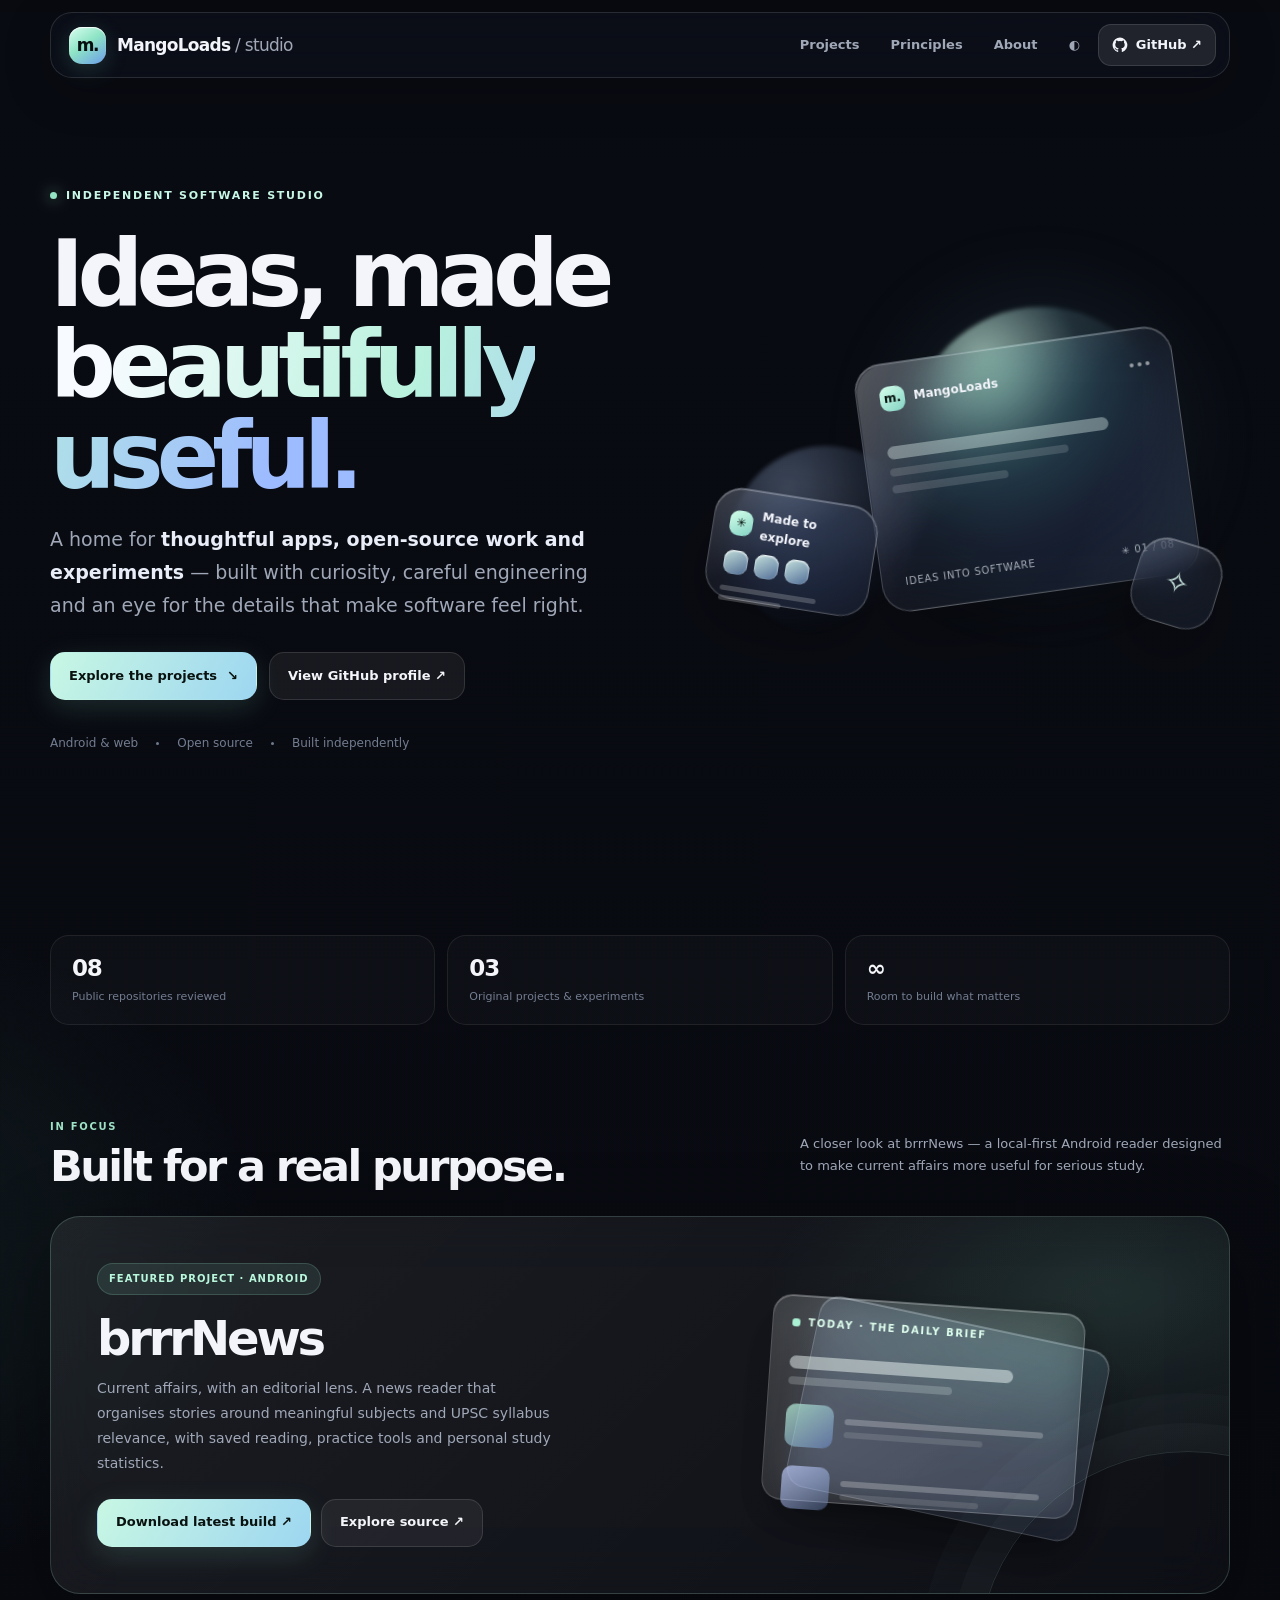
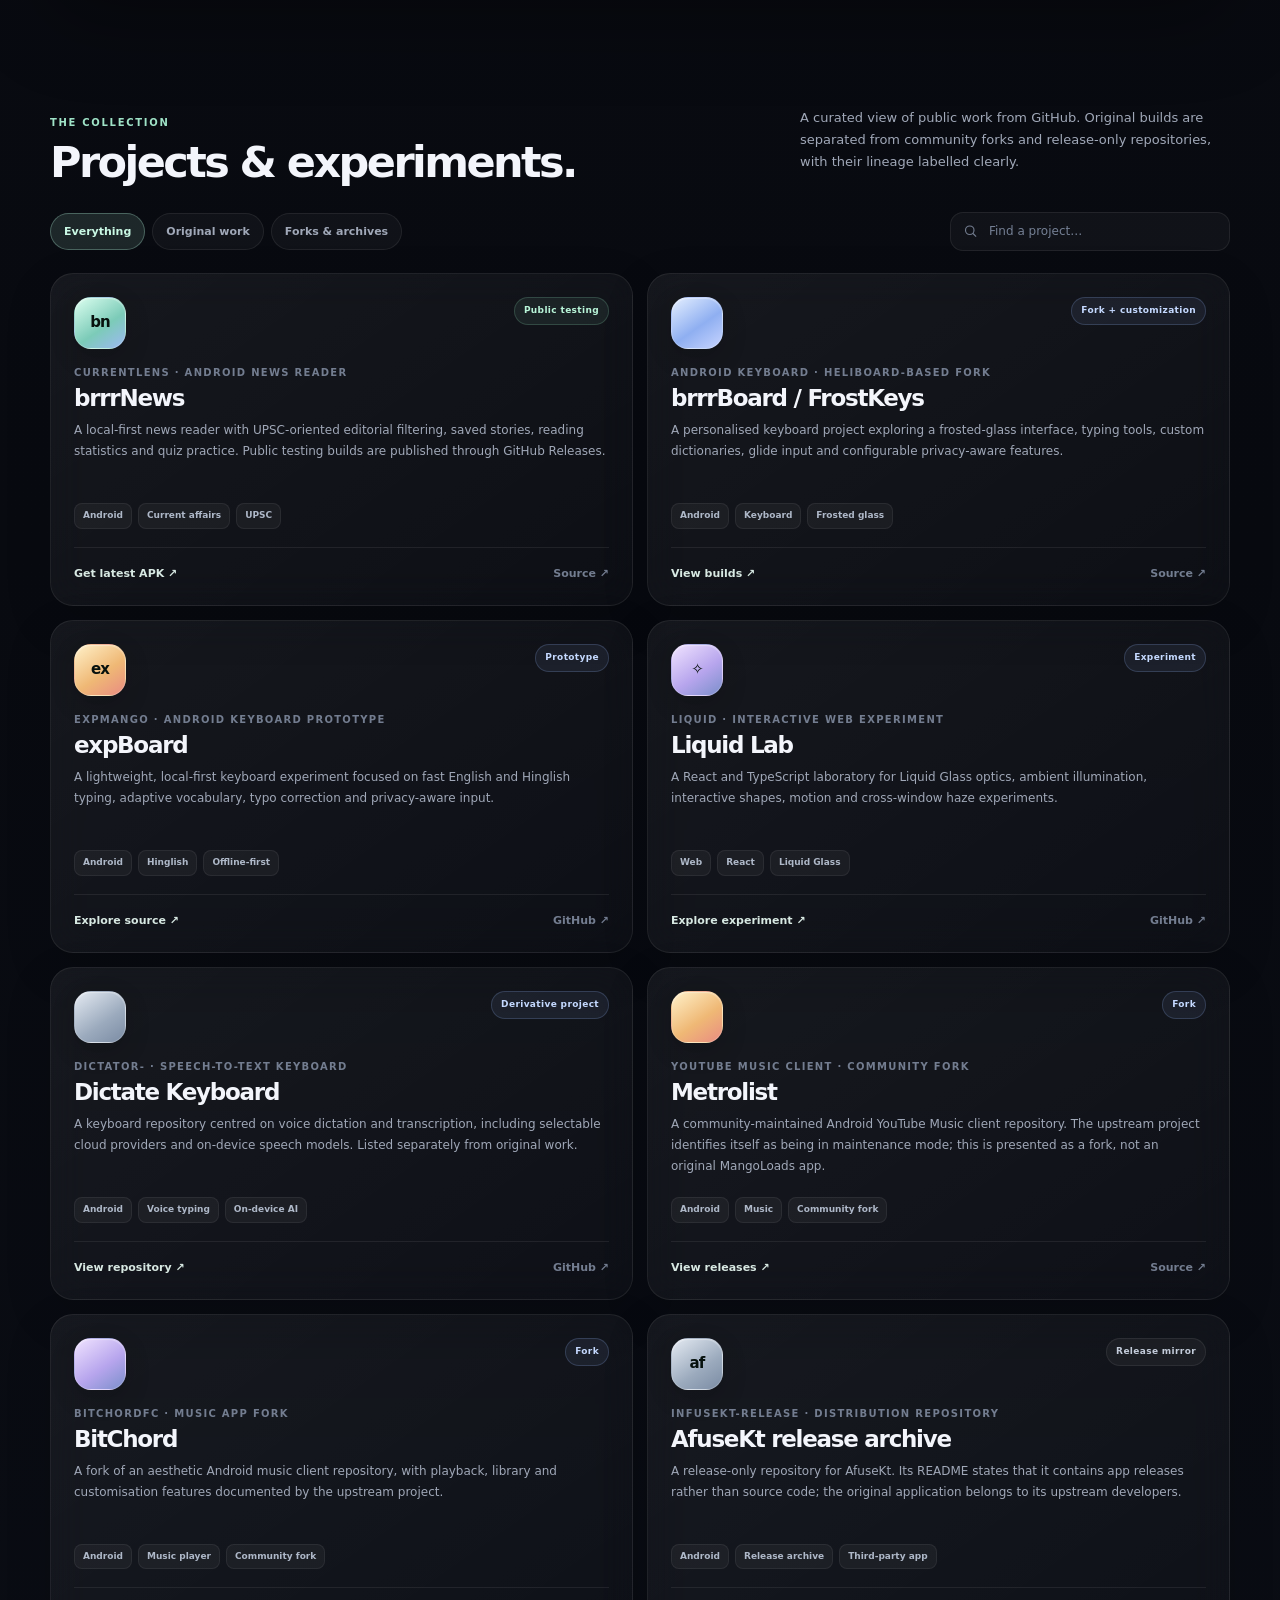
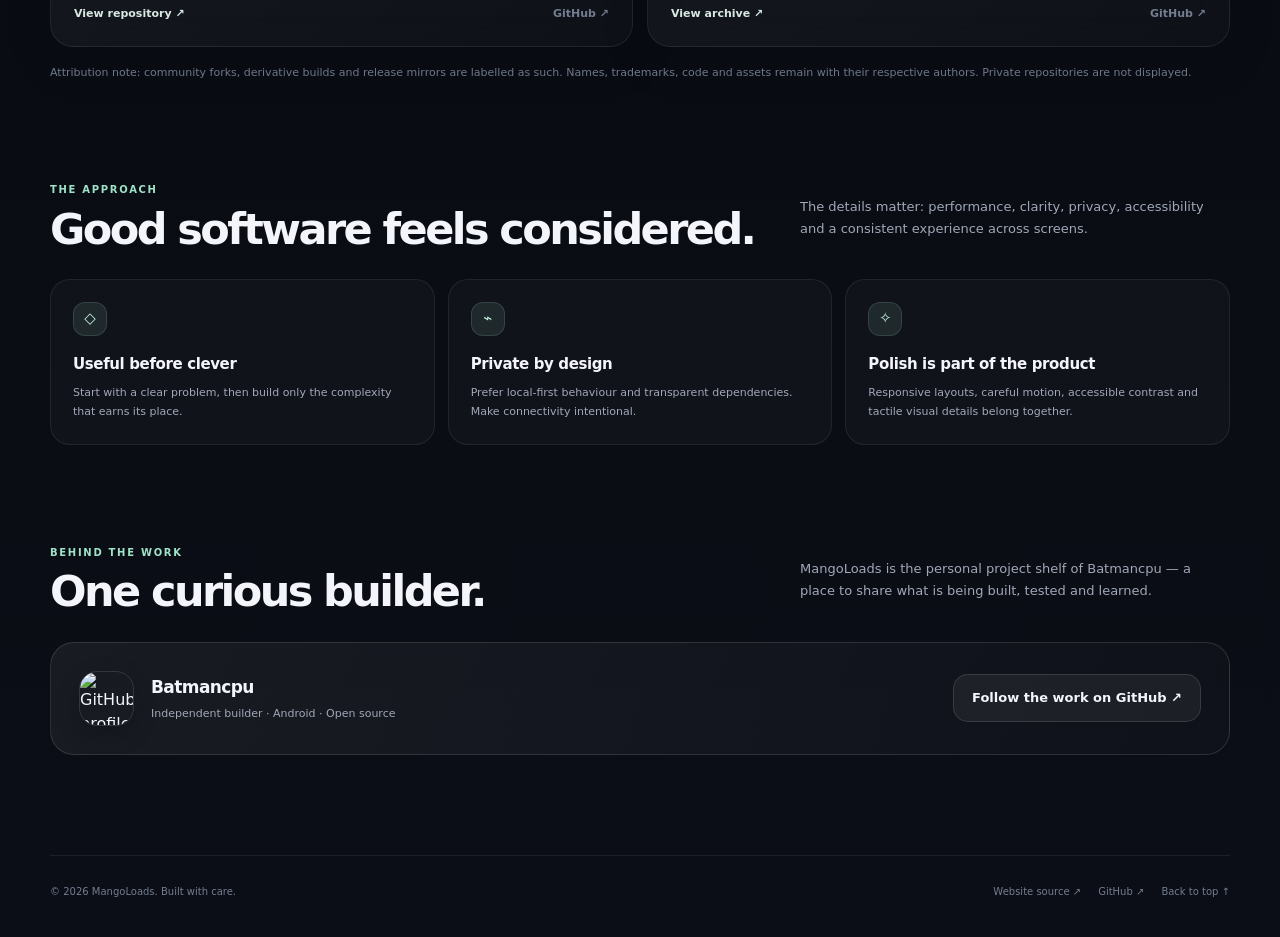
==== index.html @ 5f0aecb1 "Use custom MangoLoads favicon" ====
<!doctype html>
<html lang="en">
<head>
  <meta charset="utf-8">
  <meta name="viewport" content="width=device-width, initial-scale=1, viewport-fit=cover">
  <meta name="theme-color" content="#080a10">
  <meta name="description" content="MangoLoads — independent apps, experiments and open-source projects by Batmancpu.">
  <meta property="og:title" content="MangoLoads — Thoughtful software, built independently">
  <meta property="og:description" content="Explore Android apps, open-source work and interactive experiments by Batmancpu.">
  <meta property="og:type" content="website">
  <title>MangoLoads — Thoughtful software, built independently</title>
  <link rel="icon" type="image/svg+xml" href="favicon.svg">
  <style>
    :root {
      color-scheme: dark;
      --bg: #080a10;
      --bg-soft: #0d111a;
      --panel: rgba(255,255,255,.055);
      --panel-strong: rgba(255,255,255,.085);
      --line: rgba(255,255,255,.12);
      --line-soft: rgba(255,255,255,.075);
      --text: #f3f5fb;
      --muted: #a0a8b8;
      --subtle: #737d90;
      --accent: #a8f0d0;
      --accent-2: #9ab8ff;
      --shadow: 0 24px 80px rgba(0,0,0,.34);
      --radius: 28px;
      --content: 1180px;
      font-family: Inter, ui-sans-serif, system-ui, -apple-system, BlinkMacSystemFont, "Segoe UI", sans-serif;
    }
    * { box-sizing: border-box; }
    html { scroll-behavior: smooth; scroll-padding-top: 100px; background: var(--bg); }
    body {
      margin: 0; min-width: 320px; color: var(--text); background:
        radial-gradient(900px 650px at 80% -10%, rgba(82,114,187,.16), transparent 68%),
        radial-gradient(700px 520px at -15% 30%, rgba(88,190,159,.10), transparent 66%),
        linear-gradient(180deg, #090b12 0%, #080a10 52%, #0b0e16 100%);
      line-height: 1.55; -webkit-font-smoothing: antialiased; overflow-x: hidden;
    }
    body::before {
      content: ""; position: fixed; inset: 0; pointer-events: none; z-index: -1; opacity: .20;
      background-image: linear-gradient(rgba(255,255,255,.025) 1px, transparent 1px), linear-gradient(90deg, rgba(255,255,255,.025) 1px, transparent 1px);
      background-size: 72px 72px; mask-image: linear-gradient(to bottom, black, transparent 78%);
    }
    a { color: inherit; text-decoration: none; }
    button, input { font: inherit; }
    button { color: inherit; }
    .shell { width: min(var(--content), calc(100% - 56px)); margin: 0 auto; }
    .topbar {
      position: sticky; top: 12px; z-index: 20; width: min(var(--content), calc(100% - 32px)); margin: 12px auto 0;
      display: flex; align-items: center; justify-content: space-between; gap: 20px;
      min-height: 66px; padding: 10px 13px 10px 18px; border: 1px solid var(--line);
      border-radius: 22px; background: rgba(13,16,25,.72); backdrop-filter: blur(24px) saturate(160%);
      -webkit-backdrop-filter: blur(24px) saturate(160%); box-shadow: 0 12px 48px rgba(0,0,0,.22);
    }
    .brand { display: inline-flex; align-items: center; gap: 11px; min-width: 0; font-weight: 760; letter-spacing: -.045em; }
    .brand-mark {
      display: grid; place-items: center; width: 37px; height: 37px; border-radius: 13px; color: #07100e;
      font-weight: 900; font-size: 17px; letter-spacing: -.08em;
      background: linear-gradient(145deg, #d9fff0 0%, #8ee4c5 46%, #6c9ee9 100%);
      box-shadow: inset 0 1px 1px rgba(255,255,255,.9), 0 5px 22px rgba(119,223,190,.18);
    }
    .brand-name { font-size: 17px; white-space: nowrap; }
    .brand-name span { color: var(--muted); font-weight: 500; }
    .nav { display: flex; align-items: center; gap: 5px; }
    .nav a, .nav button {
      border: 0; background: transparent; color: var(--muted); padding: 10px 13px; border-radius: 13px;
      font-size: 13px; font-weight: 600; cursor: pointer; transition: color .2s ease, background .2s ease;
    }
    .nav a:hover, .nav button:hover { color: var(--text); background: rgba(255,255,255,.07); }
    .nav .github-link { display: inline-flex; align-items: center; gap: 8px; color: var(--text); background: rgba(255,255,255,.09); border: 1px solid var(--line); }
    .github-link svg { width: 16px; height: 16px; }
    .hero { position: relative; display: grid; grid-template-columns: 1.05fr .95fr; gap: 50px; align-items: center; padding: 104px 0 82px; }
    .eyebrow { display: inline-flex; align-items: center; gap: 9px; color: #c8f8e5; font-size: 11px; font-weight: 750; letter-spacing: .16em; text-transform: uppercase; }
    .eyebrow::before { content: ""; width: 7px; height: 7px; border-radius: 50%; background: #93e4c2; box-shadow: 0 0 16px rgba(147,228,194,.8); }
    h1 { margin: 22px 0 20px; max-width: 700px; font-size: clamp(54px, 7.2vw, 94px); line-height: .99; letter-spacing: -.075em; font-weight: 760; }
    h1 .gradient { color: transparent; background: linear-gradient(105deg, #f7fbff 8%, #b9f2dd 46%, #9dbbff 88%); -webkit-background-clip: text; background-clip: text; }
    .hero-copy { max-width: 570px; color: var(--muted); font-size: clamp(16px, 1.7vw, 19px); line-height: 1.75; }
    .hero-copy strong { color: #e8edf7; font-weight: 650; }
    .hero-actions { display: flex; flex-wrap: wrap; gap: 12px; margin-top: 30px; }
    .button {
      display: inline-flex; align-items: center; justify-content: center; gap: 10px; min-height: 48px; padding: 0 18px;
      border-radius: 15px; border: 1px solid var(--line); color: var(--text); background: rgba(255,255,255,.06);
      font-size: 13px; font-weight: 700; transition: transform .2s ease, background .2s ease, border-color .2s ease;
    }
    .button:hover { transform: translateY(-2px); background: rgba(255,255,255,.11); border-color: rgba(255,255,255,.22); }
    .button.primary { color: #09120f; border-color: transparent; background: linear-gradient(120deg, #c8f7e3, #9dd6f1); box-shadow: 0 8px 28px rgba(131,220,193,.16); }
    .button.primary:hover { background: linear-gradient(120deg, #ddfff0, #b1e3fa); }
    .button svg { width: 16px; height: 16px; }
    .hero-meta { display: flex; align-items: center; gap: 18px; margin-top: 34px; color: var(--subtle); font-size: 12px; }
    .meta-dot { width: 3px; height: 3px; border-radius: 50%; background: #6f7a8e; }
    .hero-art { position: relative; min-height: 390px; display: grid; place-items: center; isolation: isolate; }
    .orb { position: absolute; border-radius: 50%; filter: blur(2px); }
    .orb.one { width: 260px; height: 260px; top: 35px; right: 11%; background: radial-gradient(circle at 28% 22%, rgba(211,255,238,.72), rgba(131,203,221,.20) 35%, rgba(107,129,224,.04) 70%); box-shadow: 0 0 100px rgba(115,192,212,.12); }
    .orb.two { width: 190px; height: 190px; bottom: 26px; left: 7%; background: radial-gradient(circle at 30% 22%, rgba(180,210,255,.30), rgba(99,126,212,.06) 60%, transparent 75%); }
    .glass-tile {
      position: absolute; border: 1px solid rgba(255,255,255,.21); border-radius: 28px;
      background: linear-gradient(145deg, rgba(255,255,255,.18), rgba(255,255,255,.045) 45%, rgba(160,201,255,.07));
      backdrop-filter: blur(25px) saturate(165%); -webkit-backdrop-filter: blur(25px) saturate(165%);
      box-shadow: inset 0 1px 1px rgba(255,255,255,.32), inset 0 -1px 1px rgba(255,255,255,.05), 0 28px 65px rgba(0,0,0,.27);
    }
    .tile-main { width: min(320px, 74%); height: 250px; right: 8%; top: 72px; transform: rotate(-8deg); padding: 23px; }
    .tile-main::before { content: ""; position: absolute; inset: 1px; border-radius: inherit; background: linear-gradient(120deg, rgba(255,255,255,.16), transparent 32%, transparent 68%, rgba(169,201,255,.09)); pointer-events: none; }
    .tile-head { display: flex; align-items: center; justify-content: space-between; position: relative; }
    .tile-brand { display: flex; align-items: center; gap: 9px; font-size: 12px; font-weight: 750; }
    .tile-brand i { width: 25px; height: 25px; display: grid; place-items: center; border-radius: 9px; background: linear-gradient(145deg,#d5ffeb,#83d2c3); color: #07130f; font-size: 12px; font-style: normal; }
    .tile-dots { display: flex; gap: 4px; }
    .tile-dots b { width: 4px; height: 4px; border-radius: 50%; background: rgba(255,255,255,.55); }
    .tile-line { height: 8px; border-radius: 12px; background: rgba(255,255,255,.14); margin-top: 19px; }
    .tile-line.long { width: 82%; height: 13px; background: rgba(237,255,249,.36); margin-top: 35px; }
    .tile-line.mid { width: 66%; margin-top: 9px; }
    .tile-line.short { width: 43%; margin-top: 9px; }
    .tile-foot { position: absolute; left: 23px; right: 23px; bottom: 22px; display: flex; align-items: center; justify-content: space-between; color: rgba(240,248,255,.67); font-size: 10px; letter-spacing: .08em; text-transform: uppercase; }
    .tile-chip { position: absolute; left: 3%; bottom: 54px; width: 165px; height: 112px; transform: rotate(9deg); padding: 16px; animation: float 8s ease-in-out infinite; }
    .tile-chip .mini-orbs { display: flex; gap: 7px; margin: 9px 0 12px; }
    .mini-orbs i { display: block; width: 24px; height: 24px; border-radius: 9px; background: linear-gradient(145deg,rgba(223,255,246,.85),rgba(129,177,240,.5)); box-shadow: inset 0 1px 2px white; }
    .tile-chip .tiny-line { height: 5px; width: 74%; border-radius: 9px; background: rgba(255,255,255,.2); }
    .tile-chip .tiny-line + .tiny-line { margin-top: 5px; width: 48%; }
    .tile-ring { width: 85px; height: 85px; right: 2%; bottom: 36px; border-radius: 28px; transform: rotate(17deg); display: grid; place-items: center; font-size: 30px; color: rgba(224,255,245,.88); animation: float 9s ease-in-out infinite reverse; }
    @keyframes float { 0%,100% { translate: 0 0; } 50% { translate: 0 -12px; } }
    .stats { display: grid; grid-template-columns: repeat(3,1fr); gap: 12px; margin: 0 0 94px; }
    .stat { padding: 19px 21px; border: 1px solid var(--line-soft); border-radius: 19px; background: rgba(255,255,255,.025); }
    .stat strong { display: block; font-size: 23px; line-height: 1.2; letter-spacing: -.05em; }
    .stat span { display: block; margin-top: 6px; color: var(--subtle); font-size: 11px; }
    section { margin: 0 0 100px; }
    .section-top { display: flex; align-items: end; justify-content: space-between; gap: 24px; margin-bottom: 26px; }
    .section-kicker { color: #9fe3c7; font-size: 10px; font-weight: 750; letter-spacing: .17em; text-transform: uppercase; }
    h2 { margin: 8px 0 0; font-size: clamp(30px, 4vw, 43px); line-height: 1.1; letter-spacing: -.06em; font-weight: 700; }
    .section-description { max-width: 430px; color: var(--muted); font-size: 13px; line-height: 1.7; }
    .featured {
      position: relative; display: grid; grid-template-columns: 1.05fr .95fr; gap: 30px; align-items: center; overflow: hidden;
      min-height: 320px; padding: clamp(25px, 4vw, 46px); border: 1px solid rgba(199,255,231,.18); border-radius: 30px;
      background: radial-gradient(480px 240px at 90% 20%, rgba(105,181,155,.16), transparent 72%), linear-gradient(135deg, rgba(255,255,255,.075), rgba(255,255,255,.022));
      box-shadow: var(--shadow); backdrop-filter: blur(24px); -webkit-backdrop-filter: blur(24px);
    }
    .featured::after { content: ""; position: absolute; width: 420px; height: 420px; right: -170px; bottom: -280px; border-radius: 50%; border: 1px solid rgba(197,255,235,.13); box-shadow: 0 0 0 28px rgba(197,255,235,.025), 0 0 0 58px rgba(197,255,235,.018); pointer-events: none; }
    .featured-copy { position: relative; z-index: 1; }
    .featured-label { display: inline-flex; gap: 8px; align-items: center; border-radius: 99px; padding: 7px 11px; background: rgba(158,236,202,.10); border: 1px solid rgba(158,236,202,.18); color: #b8f7dc; font-size: 10px; font-weight: 750; letter-spacing: .1em; text-transform: uppercase; }
    .featured h3 { margin: 19px 0 9px; font-size: clamp(34px,4.4vw,48px); line-height: 1; letter-spacing: -.065em; }
    .featured-copy p { max-width: 470px; color: var(--muted); font-size: 14px; line-height: 1.8; }
    .featured-actions { display: flex; flex-wrap: wrap; gap: 10px; margin-top: 22px; }
    .feature-art { position: relative; min-height: 230px; display: grid; place-items: center; }
    .news-stack { position: relative; width: min(330px,100%); height: 220px; transform: rotate(4deg); }
    .news-sheet { position: absolute; inset: 9px 17px 5px 0; border: 1px solid rgba(255,255,255,.19); border-radius: 20px; background: linear-gradient(145deg,rgba(255,255,255,.15),rgba(255,255,255,.035)); backdrop-filter: blur(18px); box-shadow: 0 24px 50px rgba(0,0,0,.26), inset 0 1px rgba(255,255,255,.28); padding: 19px; }
    .news-sheet.back { inset: 25px 0 0 34px; transform: rotate(8deg); background: rgba(110,139,197,.12); }
    .news-top { display: flex; align-items: center; gap: 8px; color: #dfffee; font-size: 10px; font-weight: 750; letter-spacing: .16em; text-transform: uppercase; }
    .news-top i { display: block; width: 8px; height: 8px; border-radius: 3px; background: #aaf0d3; }
    .news-title { width: 82%; height: 13px; border-radius: 10px; background: rgba(245,255,250,.48); margin-top: 25px; }
    .news-title.small { margin-top: 8px; width: 60%; height: 8px; background: rgba(245,255,250,.2); }
    .news-row { display: flex; gap: 11px; margin-top: 19px; align-items: center; }
    .news-thumb { width: 48px; height: 43px; border-radius: 10px; background: linear-gradient(140deg,rgba(182,238,213,.75),rgba(113,144,220,.48)); }
    .news-lines { flex: 1; }
    .news-lines b { display: block; height: 6px; width: 93%; border-radius: 9px; background: rgba(255,255,255,.24); }
    .news-lines b + b { margin-top: 7px; width: 65%; background: rgba(255,255,255,.12); }
    .toolbar { display: flex; flex-wrap: wrap; align-items: center; justify-content: space-between; gap: 15px; margin: 0 0 22px; }
    .filters { display: flex; flex-wrap: wrap; gap: 7px; }
    .filter {
      padding: 9px 13px; border: 1px solid var(--line-soft); border-radius: 99px; background: rgba(255,255,255,.035);
      color: var(--muted); font-size: 11px; font-weight: 700; cursor: pointer; transition: .2s ease;
    }
    .filter:hover { color: var(--text); border-color: var(--line); }
    .filter.active { background: rgba(176,239,214,.13); border-color: rgba(176,239,214,.3); color: #c9f8e4; }
    .searchbox { position: relative; width: min(280px,100%); }
    .searchbox svg { position: absolute; left: 13px; top: 50%; translate: 0 -50%; width: 15px; height: 15px; color: var(--subtle); pointer-events: none; }
    .searchbox input { width: 100%; min-height: 39px; padding: 0 13px 0 38px; color: var(--text); outline: none; border: 1px solid var(--line-soft); border-radius: 13px; background: rgba(255,255,255,.035); font-size: 12px; }
    .searchbox input:focus { border-color: rgba(174,237,214,.46); box-shadow: 0 0 0 3px rgba(174,237,214,.07); }
    .searchbox input::placeholder { color: #758095; }
    .project-grid { display: grid; grid-template-columns: repeat(2,minmax(0,1fr)); gap: 14px; }
    .project-card {
      min-width: 0; position: relative; padding: 23px; border: 1px solid var(--line-soft); border-radius: 23px;
      background: linear-gradient(145deg, rgba(255,255,255,.058), rgba(255,255,255,.024));
      box-shadow: 0 16px 48px rgba(0,0,0,.13); backdrop-filter: blur(18px); -webkit-backdrop-filter: blur(18px);
      transition: transform .24s ease, border-color .24s ease, background .24s ease;
    }
    .project-card:hover { transform: translateY(-4px); border-color: rgba(204,240,226,.22); background: linear-gradient(145deg,rgba(255,255,255,.085),rgba(255,255,255,.03)); }
    .card-head { display: flex; justify-content: space-between; align-items: flex-start; gap: 15px; }
    .project-icon { width: 52px; height: 52px; flex: 0 0 52px; display: grid; place-items: center; overflow: hidden; border-radius: 17px; border: 1px solid rgba(255,255,255,.19); box-shadow: inset 0 1px 1px rgba(255,255,255,.35), 0 8px 24px rgba(0,0,0,.18); font-size: 15px; font-weight: 850; letter-spacing: -.06em; color: #07110d; }
    .project-icon img { width: 100%; height: 100%; object-fit: cover; }
    .icon-mint { background: linear-gradient(145deg,#dcfff0,#7ccbb8 58%,#9db9f2); }
    .icon-blue { background: linear-gradient(145deg,#e4efff,#8faff1 56%,#c7d4ff); }
    .icon-amber { background: linear-gradient(145deg,#fff1c9,#efb875 57%,#e98c82); }
    .icon-violet { background: linear-gradient(145deg,#f0e3ff,#b7a5ed 57%,#7b8fcb); }
    .icon-slate { background: linear-gradient(145deg,#e4eaf2,#9baabd 60%,#7b8ca4); }
    .card-label { display: block; color: var(--subtle); margin-top: 16px; font-size: 10px; font-weight: 750; letter-spacing: .13em; text-transform: uppercase; }
    .project-card h3 { margin: 5px 0 8px; font-size: 23px; line-height: 1.15; letter-spacing: -.055em; }
    .project-card p { min-height: 66px; margin: 0; color: var(--muted); font-size: 12px; line-height: 1.75; }
    .status { white-space: nowrap; padding: 6px 9px; border-radius: 99px; border: 1px solid var(--line-soft); background: rgba(255,255,255,.045); color: #c3ccda; font-size: 9px; font-weight: 750; letter-spacing: .04em; }
    .status.green { color: #b9f5d9; border-color: rgba(145,225,185,.2); background: rgba(145,225,185,.08); }
    .status.blue { color: #c5d9ff; border-color: rgba(152,185,255,.2); background: rgba(152,185,255,.08); }
    .tags { display: flex; flex-wrap: wrap; gap: 6px; margin-top: 17px; }
    .tag { color: #aeb8c8; background: rgba(255,255,255,.045); border: 1px solid rgba(255,255,255,.065); border-radius: 8px; padding: 5px 8px; font-size: 9px; font-weight: 650; }
    .card-actions { display: flex; justify-content: space-between; align-items: center; gap: 10px; padding-top: 17px; margin-top: 18px; border-top: 1px solid var(--line-soft); }
    .card-actions a { color: #d8e9e3; font-size: 11px; font-weight: 700; }
    .card-actions a:hover { color: #b9f5d9; }
    .card-actions a.secondary { color: var(--subtle); font-weight: 600; }
    .empty-state { display: none; padding: 38px; text-align: center; border: 1px dashed var(--line); border-radius: 20px; color: var(--muted); font-size: 13px; }
    .note { margin-top: 17px; color: var(--subtle); font-size: 11px; line-height: 1.7; }
    .principles { display: grid; grid-template-columns: repeat(3,minmax(0,1fr)); gap: 13px; }
    .principle { padding: 22px; border: 1px solid var(--line-soft); border-radius: 20px; background: rgba(255,255,255,.028); }
    .principle .symbol { width: 34px; height: 34px; display: grid; place-items: center; margin-bottom: 17px; border-radius: 12px; color: #c7f5e2; background: rgba(166,232,204,.10); border: 1px solid rgba(166,232,204,.15); font-size: 15px; }
    .principle h3 { margin: 0 0 7px; font-size: 15px; letter-spacing: -.025em; }
    .principle p { margin: 0; color: var(--muted); font-size: 11px; line-height: 1.75; }
    .about-panel { display: flex; align-items: center; justify-content: space-between; gap: 25px; padding: 28px; border: 1px solid var(--line); border-radius: 24px; background: linear-gradient(120deg,rgba(255,255,255,.06),rgba(255,255,255,.02)); }
    .about-left { display: flex; align-items: center; gap: 17px; }
    .avatar { width: 55px; height: 55px; border-radius: 18px; border: 1px solid var(--line); box-shadow: 0 8px 24px rgba(0,0,0,.2); }
    .about-panel h3 { margin: 0; font-size: 17px; letter-spacing: -.035em; }
    .about-panel p { margin: 4px 0 0; color: var(--muted); font-size: 11px; }
    .footer { display: flex; justify-content: space-between; align-items: center; gap: 20px; padding: 28px 0 38px; border-top: 1px solid var(--line-soft); color: var(--subtle); font-size: 10px; }
    .footer-links { display: flex; gap: 17px; }
    .footer a:hover { color: var(--text); }
    .fade-in { animation: appear .7s both; }
    @keyframes appear { from { opacity: 0; translate: 0 14px; } to { opacity: 1; translate: 0 0; } }
    @media (max-width: 900px) {
      .hero { gap: 20px; padding-top: 80px; }
      .hero-art { min-height: 330px; }
      .tile-main { right: 3%; }
      .tile-chip { left: 0; }
      .featured { grid-template-columns: 1fr .8fr; }
      .section-top { align-items: flex-start; flex-direction: column; gap: 10px; }
    }
    @media (max-width: 680px) {
      html { scroll-padding-top: 84px; }
      .shell { width: min(100% - 34px, var(--content)); }
      .topbar { top: 7px; width: calc(100% - 16px); min-height: 58px; margin-top: 7px; padding: 8px 9px 8px 12px; border-radius: 18px; }
      .brand-mark { width: 34px; height: 34px; border-radius: 11px; }
      .brand-name { font-size: 15px; }
      .nav { gap: 1px; }
      .nav a { display: none; }
      .nav .github-link { padding: 9px 11px; font-size: 11px; }
      .nav button { padding: 8px; }
      .hero { display: block; padding: 70px 0 40px; }
      h1 { font-size: clamp(53px, 14vw, 76px); margin-top: 18px; }
      .hero-copy { font-size: 15px; }
      .hero-actions { margin-top: 23px; }
      .button { min-height: 45px; padding: 0 15px; font-size: 12px; }
      .hero-meta { margin-top: 23px; gap: 10px; font-size: 10px; flex-wrap: wrap; }
      .hero-art { min-height: 260px; margin: 22px -7px 0; }
      .tile-main { width: 260px; max-width: 77%; height: 205px; top: 24px; right: 8%; border-radius: 23px; padding: 17px; }
      .tile-line.long { margin-top: 26px; }
      .tile-foot { left: 17px; right: 17px; bottom: 16px; }
      .tile-chip { left: 1%; bottom: 20px; width: 135px; height: 93px; border-radius: 21px; padding: 12px; }
      .tile-ring { width: 65px; height: 65px; right: 0; bottom: 20px; }
      .orb.one { width: 205px; height: 205px; top: 18px; right: 10%; }
      .orb.two { width: 145px; height: 145px; bottom: 5px; left: 4%; }
      .stats { gap: 7px; margin-bottom: 72px; }
      .stat { padding: 14px 12px; border-radius: 15px; }
      .stat strong { font-size: 19px; }
      .stat span { font-size: 9px; line-height: 1.35; }
      section { margin-bottom: 76px; }
      .section-top { margin-bottom: 20px; }
      h2 { font-size: 33px; }
      .section-description { font-size: 12px; }
      .featured { display: flex; flex-direction: column; align-items: stretch; gap: 0; padding: 24px 21px 14px; border-radius: 23px; }
      .featured h3 { font-size: 38px; }
      .featured-copy p { font-size: 12px; }
      .feature-art { min-height: 205px; margin-top: 6px; }
      .news-stack { width: min(300px,100%); height: 190px; }
      .news-sheet { padding: 16px; }
      .project-grid { grid-template-columns: 1fr; gap: 10px; }
      .project-card { padding: 20px; border-radius: 20px; }
      .project-card p { min-height: 0; }
      .card-label { margin-top: 13px; }
      .toolbar { align-items: stretch; }
      .searchbox { width: 100%; }
      .filters { overflow-x: auto; flex-wrap: nowrap; padding-bottom: 3px; }
      .filter { white-space: nowrap; }
      .principles { grid-template-columns: 1fr; gap: 9px; }
      .principle { padding: 18px; }
      .principle .symbol { margin-bottom: 12px; }
      .about-panel { align-items: flex-start; flex-direction: column; padding: 21px; }
      .footer { flex-direction: column; align-items: flex-start; gap: 12px; padding-bottom: 28px; }
    }
    @media (prefers-reduced-motion: reduce) {
      *, *::before, *::after { scroll-behavior: auto !important; animation-duration: .01ms !important; animation-iteration-count: 1 !important; transition-duration: .01ms !important; }
    }
    body.light {
      color-scheme: light; --bg:#eef2f5; --text:#17212c; --muted:#596878; --subtle:#718092; --line:rgba(32,48,64,.15); --line-soft:rgba(32,48,64,.09); --shadow:0 24px 70px rgba(43,58,76,.12);
      background: radial-gradient(850px 600px at 80% -10%,rgba(123,159,220,.20),transparent 68%),radial-gradient(700px 520px at -15% 30%,rgba(110,204,170,.18),transparent 66%),linear-gradient(180deg,#f2f6f8,#e9eef2);
    }
    body.light::before { opacity:.34; background-image:linear-gradient(rgba(30,48,65,.045) 1px,transparent 1px),linear-gradient(90deg,rgba(30,48,65,.045) 1px,transparent 1px); }
    body.light .topbar { background:rgba(246,250,252,.75); }
    body.light .brand-mark { color:#10221b; }
    body.light .nav .github-link { color:#17212c; }
    body.light .hero-copy strong { color:#233543; }
    body.light .stat, body.light .project-card, body.light .principle, body.light .about-panel { background:rgba(255,255,255,.48); }
    body.light .project-card:hover { background:rgba(255,255,255,.75); }
    body.light .project-card h3, body.light .principle h3, body.light .about-panel h3 { color:#17212c; }
    body.light .card-actions a { color:#315b51; }
    body.light .card-actions a.secondary { color:#718092; }
    body.light .featured { background:radial-gradient(480px 240px at 90% 20%,rgba(105,181,155,.18),transparent 72%),linear-gradient(135deg,rgba(255,255,255,.82),rgba(255,255,255,.4)); }
    body.light .news-sheet { background:linear-gradient(145deg,rgba(255,255,255,.82),rgba(255,255,255,.48)); }
    body.light .news-title { background:rgba(35,68,59,.33); }
    body.light .news-title.small { background:rgba(35,68,59,.16); }
    body.light .news-lines b { background:rgba(35,68,59,.19); }
    body.light .news-lines b + b { background:rgba(35,68,59,.1); }
    body.light .news-top { color:#315b51; }
    body.light .eyebrow { color:#326b57; }
    body.light .featured-label { color:#326b57; }
    body.light .featured-copy p { color:#596878; }
    body.light .section-kicker { color:#3d8068; }
    body.light h1 .gradient { background-image:linear-gradient(105deg,#17212c 8%,#3b896f 48%,#607fca 88%); }
    body.light .button { color:#17212c; background:rgba(255,255,255,.55); }
    body.light .button.primary { color:#10221b; }
    body.light .filter { color:#596878; }
    body.light .filter.active { color:#245c48; }
    body.light .tag { color:#596878; background:rgba(30,48,65,.045); }
    body.light .searchbox input { color:#17212c; background:rgba(255,255,255,.6); }
    body.light .tile-brand { color:#17212c; }
    body.light .tile-line { background:rgba(35,68,59,.14); }
    body.light .tile-line.long { background:rgba(35,68,59,.28); }
    body.light .tile-foot { color:rgba(23,33,44,.6); }
  </style>
</head>
<body>
  <header class="topbar">
    <a class="brand" href="#top" aria-label="MangoLoads home">
      <span class="brand-mark">m.</span><span class="brand-name">MangoLoads<span> / studio</span></span>
    </a>
    <nav class="nav" aria-label="Main navigation">
      <a href="#work">Projects</a>
      <a href="#principles">Principles</a>
      <a href="#about">About</a>
      <button id="themeToggle" type="button" aria-label="Switch colour theme" title="Switch colour theme">◐</button>
      <a class="github-link" href="https://github.com/Batmancpu" target="_blank" rel="noopener noreferrer">
        <svg viewBox="0 0 24 24" fill="currentColor" aria-hidden="true"><path d="M12 .9a11.1 11.1 0 0 0-3.51 21.63c.55.1.76-.24.76-.53v-2.08c-3.1.68-3.76-1.31-3.76-1.31-.5-1.29-1.24-1.63-1.24-1.63-1.01-.69.08-.68.08-.68 1.12.08 1.71 1.15 1.71 1.15.99 1.7 2.59 1.21 3.22.92.1-.72.39-1.21.7-1.49-2.48-.28-5.09-1.24-5.09-5.53 0-1.22.44-2.22 1.15-3-.12-.28-.5-1.42.11-2.96 0 0 .94-.3 3.05 1.15a10.6 10.6 0 0 1 5.55 0c2.11-1.45 3.05-1.15 3.05-1.15.61 1.54.23 2.68.11 2.96.72.78 1.15 1.78 1.15 3 0 4.3-2.61 5.25-5.1 5.52.4.35.75 1.03.75 2.08V22c0 .29.2.63.77.52A11.1 11.1 0 0 0 12 .9Z"/></svg>
        GitHub ↗
      </a>
    </nav>
  </header>

  <main id="top" class="shell">
    <section class="hero">
      <div class="fade-in">
        <div class="eyebrow">Independent software studio</div>
        <h1>Ideas, made<br><span class="gradient">beautifully useful.</span></h1>
        <p class="hero-copy">A home for <strong>thoughtful apps, open-source work and experiments</strong> — built with curiosity, careful engineering and an eye for the details that make software feel right.</p>
        <div class="hero-actions">
          <a class="button primary" href="#work">Explore the projects <span aria-hidden="true">↘</span></a>
          <a class="button" href="https://github.com/Batmancpu" target="_blank" rel="noopener noreferrer">View GitHub profile ↗</a>
        </div>
        <div class="hero-meta"><span>Android & web</span><i class="meta-dot"></i><span>Open source</span><i class="meta-dot"></i><span>Built independently</span></div>
      </div>
      <div class="hero-art" aria-hidden="true">
        <div class="orb one"></div><div class="orb two"></div>
        <div class="glass-tile tile-main">
          <div class="tile-head"><div class="tile-brand"><i>m.</i> MangoLoads</div><div class="tile-dots"><b></b><b></b><b></b></div></div>
          <div class="tile-line long"></div><div class="tile-line mid"></div><div class="tile-line short"></div>
          <div class="tile-foot"><span>Ideas into software</span><span>✳ 01 / 08</span></div>
        </div>
        <div class="glass-tile tile-chip"><div class="tile-brand"><i>✳</i> Made to explore</div><div class="mini-orbs"><i></i><i></i><i></i></div><div class="tiny-line"></div><div class="tiny-line"></div></div>
        <div class="glass-tile tile-ring">✧</div>
      </div>
    </section>

    <div class="stats" aria-label="Portfolio overview">
      <div class="stat"><strong>08</strong><span>Public repositories reviewed</span></div>
      <div class="stat"><strong>03</strong><span>Original projects & experiments</span></div>
      <div class="stat"><strong>∞</strong><span>Room to build what matters</span></div>
    </div>

    <section id="featured">
      <div class="section-top">
        <div><div class="section-kicker">In focus</div><h2>Built for a real purpose.</h2></div>
        <p class="section-description">A closer look at brrrNews — a local-first Android reader designed to make current affairs more useful for serious study.</p>
      </div>
      <article class="featured">
        <div class="featured-copy">
          <span class="featured-label">Featured project · Android</span>
          <h3>brrrNews</h3>
          <p>Current affairs, with an editorial lens. A news reader that organises stories around meaningful subjects and UPSC syllabus relevance, with saved reading, practice tools and personal study statistics.</p>
          <div class="featured-actions">
            <a class="button primary" href="https://github.com/Batmancpu/CurrentLens/releases" target="_blank" rel="noopener noreferrer">Download latest build ↗</a>
            <a class="button" href="https://github.com/Batmancpu/CurrentLens" target="_blank" rel="noopener noreferrer">Explore source ↗</a>
          </div>
        </div>
        <div class="feature-art" aria-hidden="true">
          <div class="news-stack">
            <div class="news-sheet back"></div>
            <div class="news-sheet">
              <div class="news-top"><i></i> Today · The daily brief</div>
              <div class="news-title"></div><div class="news-title small"></div>
              <div class="news-row"><div class="news-thumb"></div><div class="news-lines"><b></b><b></b></div></div>
              <div class="news-row"><div class="news-thumb" style="background:linear-gradient(140deg,rgba(193,207,255,.7),rgba(122,153,214,.35))"></div><div class="news-lines"><b></b><b></b></div></div>
            </div>
          </div>
        </div>
      </article>
    </section>

    <section id="work">
      <div class="section-top">
        <div><div class="section-kicker">The collection</div><h2>Projects & experiments.</h2></div>
        <p class="section-description">A curated view of public work from GitHub. Original builds are separated from community forks and release-only repositories, with their lineage labelled clearly.</p>
      </div>
      <div class="toolbar">
        <div class="filters" role="group" aria-label="Filter projects">
          <button class="filter active" type="button" data-filter="all">Everything</button>
          <button class="filter" type="button" data-filter="original">Original work</button>
          <button class="filter" type="button" data-filter="community">Forks & archives</button>
        </div>
        <label class="searchbox">
          <svg viewBox="0 0 24 24" fill="none" stroke="currentColor" stroke-width="1.8" aria-hidden="true"><circle cx="10.8" cy="10.8" r="6.8"/><path d="m16 16 5 5"/></svg>
          <input id="projectSearch" type="search" placeholder="Find a project…" aria-label="Search projects">
        </label>
      </div>
      <div id="projectGrid" class="project-grid" aria-live="polite"></div>
      <div id="emptyState" class="empty-state">No projects match that search. Try another name or category.</div>
      <p class="note">Attribution note: community forks, derivative builds and release mirrors are labelled as such. Names, trademarks, code and assets remain with their respective authors. Private repositories are not displayed.</p>
    </section>

    <section id="principles">
      <div class="section-top">
        <div><div class="section-kicker">The approach</div><h2>Good software feels considered.</h2></div>
        <p class="section-description">The details matter: performance, clarity, privacy, accessibility and a consistent experience across screens.</p>
      </div>
      <div class="principles">
        <article class="principle"><div class="symbol">◇</div><h3>Useful before clever</h3><p>Start with a clear problem, then build only the complexity that earns its place.</p></article>
        <article class="principle"><div class="symbol">⌁</div><h3>Private by design</h3><p>Prefer local-first behaviour and transparent dependencies. Make connectivity intentional.</p></article>
        <article class="principle"><div class="symbol">✧</div><h3>Polish is part of the product</h3><p>Responsive layouts, careful motion, accessible contrast and tactile visual details belong together.</p></article>
      </div>
    </section>

    <section id="about">
      <div class="section-top">
        <div><div class="section-kicker">Behind the work</div><h2>One curious builder.</h2></div>
        <p class="section-description">MangoLoads is the personal project shelf of Batmancpu — a place to share what is being built, tested and learned.</p>
      </div>
      <div class="about-panel">
        <div class="about-left">
          <img class="avatar" src="https://avatars.githubusercontent.com/u/261216860?v=4" alt="GitHub profile avatar" loading="lazy">
          <div><h3>Batmancpu</h3><p>Independent builder · Android · Open source</p></div>
        </div>
        <a class="button" href="https://github.com/Batmancpu" target="_blank" rel="noopener noreferrer">Follow the work on GitHub ↗</a>
      </div>
    </section>
  </main>

  <footer class="shell footer">
    <span>© <span id="year"></span> MangoLoads. Built with care.</span>
    <div class="footer-links"><a href="https://github.com/Batmancpu/mangoloads" target="_blank" rel="noopener noreferrer">Website source ↗</a><a href="https://github.com/Batmancpu" target="_blank" rel="noopener noreferrer">GitHub ↗</a><a href="#top">Back to top ↑</a></div>
  </footer>

  <script>
    const projects = [
      {
        title:"brrrNews", label:"CurrentLens · Android news reader", kind:"original", status:"Public testing", tone:"green", icon:"bn", iconClass:"icon-mint",
        description:"A local-first news reader with UPSC-oriented editorial filtering, saved stories, reading statistics and quiz practice. Public testing builds are published through GitHub Releases.",
        tags:["Android","Current affairs","UPSC"], repo:"https://github.com/Batmancpu/CurrentLens", release:"https://github.com/Batmancpu/CurrentLens/releases", action:"Get latest APK"
      },
      {
        title:"brrrBoard / FrostKeys", label:"Android keyboard · HeliBoard-based fork", kind:"community", status:"Fork + customization", tone:"blue", icon:"bb", iconClass:"icon-blue",
        logo:"https://raw.githubusercontent.com/Batmancpu/brrrBoard/main/assets/icon/FrostKeys_Icon_with_bg.png",
        description:"A personalised keyboard project exploring a frosted-glass interface, typing tools, custom dictionaries, glide input and configurable privacy-aware features.",
        tags:["Android","Keyboard","Frosted glass"], repo:"https://github.com/Batmancpu/brrrBoard", release:"https://github.com/Batmancpu/brrrBoard/releases", action:"View builds"
      },
      {
        title:"expBoard", label:"expmango · Android keyboard prototype", kind:"original", status:"Prototype", tone:"blue", icon:"ex", iconClass:"icon-amber",
        description:"A lightweight, local-first keyboard experiment focused on fast English and Hinglish typing, adaptive vocabulary, typo correction and privacy-aware input.",
        tags:["Android","Hinglish","Offline-first"], repo:"https://github.com/Batmancpu/expmango", action:"Explore source"
      },
      {
        title:"Liquid Lab", label:"liquid · Interactive web experiment", kind:"original", status:"Experiment", tone:"blue", icon:"✧", iconClass:"icon-violet",
        description:"A React and TypeScript laboratory for Liquid Glass optics, ambient illumination, interactive shapes, motion and cross-window haze experiments.",
        tags:["Web","React","Liquid Glass"], repo:"https://github.com/Batmancpu/liquid", action:"Explore experiment"
      },
      {
        title:"Dictate Keyboard", label:"Dictator- · Speech-to-text keyboard", kind:"community", status:"Derivative project", tone:"blue", icon:"dk", iconClass:"icon-slate",
        logo:"https://raw.githubusercontent.com/Batmancpu/Dictator-/main/img/Icon_512x512_2_round.png",
        description:"A keyboard repository centred on voice dictation and transcription, including selectable cloud providers and on-device speech models. Listed separately from original work.",
        tags:["Android","Voice typing","On-device AI"], repo:"https://github.com/Batmancpu/Dictator-", action:"View repository"
      },
      {
        title:"Metrolist", label:"YouTube Music client · Community fork", kind:"community", status:"Fork", tone:"blue", icon:"ml", iconClass:"icon-amber",
        logo:"https://raw.githubusercontent.com/Batmancpu/Metrolist/main/fastlane/metadata/android/en-US/images/icon.png",
        description:"A community-maintained Android YouTube Music client repository. The upstream project identifies itself as being in maintenance mode; this is presented as a fork, not an original MangoLoads app.",
        tags:["Android","Music","Community fork"], repo:"https://github.com/Batmancpu/Metrolist", release:"https://github.com/Batmancpu/Metrolist/releases", action:"View releases"
      },
      {
        title:"BitChord", label:"Bitchordfc · Music app fork", kind:"community", status:"Fork", tone:"blue", icon:"bc", iconClass:"icon-violet",
        logo:"https://raw.githubusercontent.com/Batmancpu/Bitchordfc/main/Logo.png",
        description:"A fork of an aesthetic Android music client repository, with playback, library and customisation features documented by the upstream project.",
        tags:["Android","Music player","Community fork"], repo:"https://github.com/Batmancpu/Bitchordfc", action:"View repository"
      },
      {
        title:"AfuseKt release archive", label:"InfuseKt-release · Distribution repository", kind:"community", status:"Release mirror", tone:"", icon:"af", iconClass:"icon-slate",
        description:"A release-only repository for AfuseKt. Its README states that it contains app releases rather than source code; the original application belongs to its upstream developers.",
        tags:["Android","Release archive","Third-party app"], repo:"https://github.com/Batmancpu/InfuseKt-release", action:"View archive"
      }
    ];

    const esc = (s) => String(s).replace(/[&<>"']/g, c => ({"&":"&amp;","<":"&lt;",">":"&gt;",'"':"&quot;","'":"&#39;"}[c]));
    const grid = document.getElementById("projectGrid");
    const empty = document.getElementById("emptyState");
    let currentFilter = "all";

    function renderProjects() {
      const q = document.getElementById("projectSearch").value.trim().toLowerCase();
      const shown = projects.filter(p => {
        const matchKind = currentFilter === "all" || p.kind === currentFilter;
        const haystack = [p.title,p.label,p.description,...p.tags].join(" ").toLowerCase();
        return matchKind && haystack.includes(q);
      });
      grid.innerHTML = shown.map(p => {
        const logo = p.logo ? '<img src="' + esc(p.logo) + '" alt="" loading="lazy" onerror="this.remove()">' : "";
        const icon = '<div class="project-icon ' + esc(p.iconClass) + '">' + (p.logo ? logo : '<span>' + esc(p.icon) + '</span>') + '</div>';
        const release = p.release ? '<a href="' + esc(p.release) + '" target="_blank" rel="noopener noreferrer">' + esc(p.action) + ' ↗</a>' : '<a href="' + esc(p.repo) + '" target="_blank" rel="noopener noreferrer">' + esc(p.action) + ' ↗</a>';
        const source = p.release ? '<a class="secondary" href="' + esc(p.repo) + '" target="_blank" rel="noopener noreferrer">Source ↗</a>' : '<a class="secondary" href="' + esc(p.repo) + '" target="_blank" rel="noopener noreferrer">GitHub ↗</a>';
        return '<article class="project-card fade-in"><div class="card-head">' + icon + '<span class="status ' + esc(p.tone || "") + '">' + esc(p.status) + '</span></div><span class="card-label">' + esc(p.label) + '</span><h3>' + esc(p.title) + '</h3><p>' + esc(p.description) + '</p><div class="tags">' + p.tags.map(t => '<span class="tag">' + esc(t) + '</span>').join("") + '</div><div class="card-actions">' + release + source + '</div></article>';
      }).join("");
      empty.style.display = shown.length ? "none" : "block";
    }

    document.querySelectorAll("[data-filter]").forEach(btn => {
      btn.addEventListener("click", () => {
        currentFilter = btn.dataset.filter;
        document.querySelectorAll("[data-filter]").forEach(b => b.classList.toggle("active", b === btn));
        renderProjects();
      });
    });
    document.getElementById("projectSearch").addEventListener("input", renderProjects);
    document.getElementById("year").textContent = new Date().getFullYear();
    document.getElementById("themeToggle").addEventListener("click", () => {
      document.body.classList.toggle("light");
      document.getElementById("themeToggle").textContent = document.body.classList.contains("light") ? "☼" : "◐";
    });
    renderProjects();
  </script>
</body>
</html>
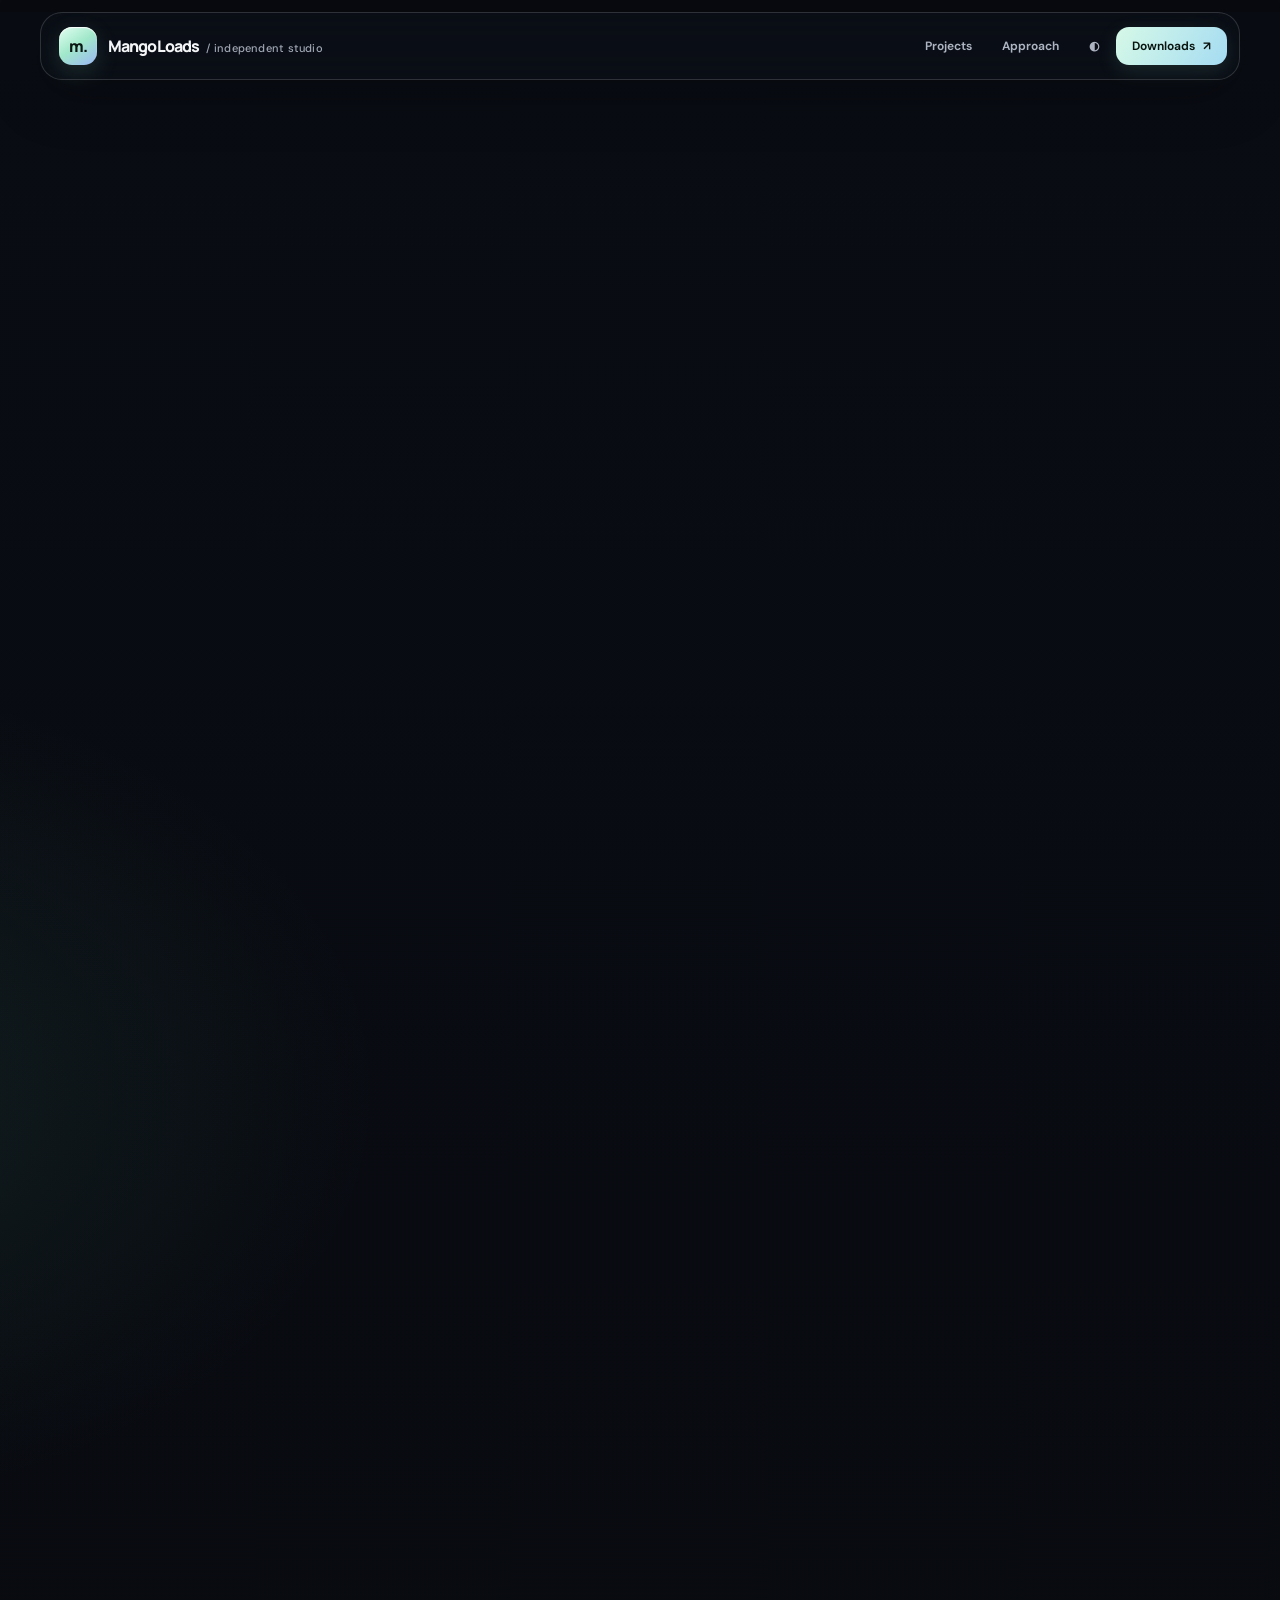
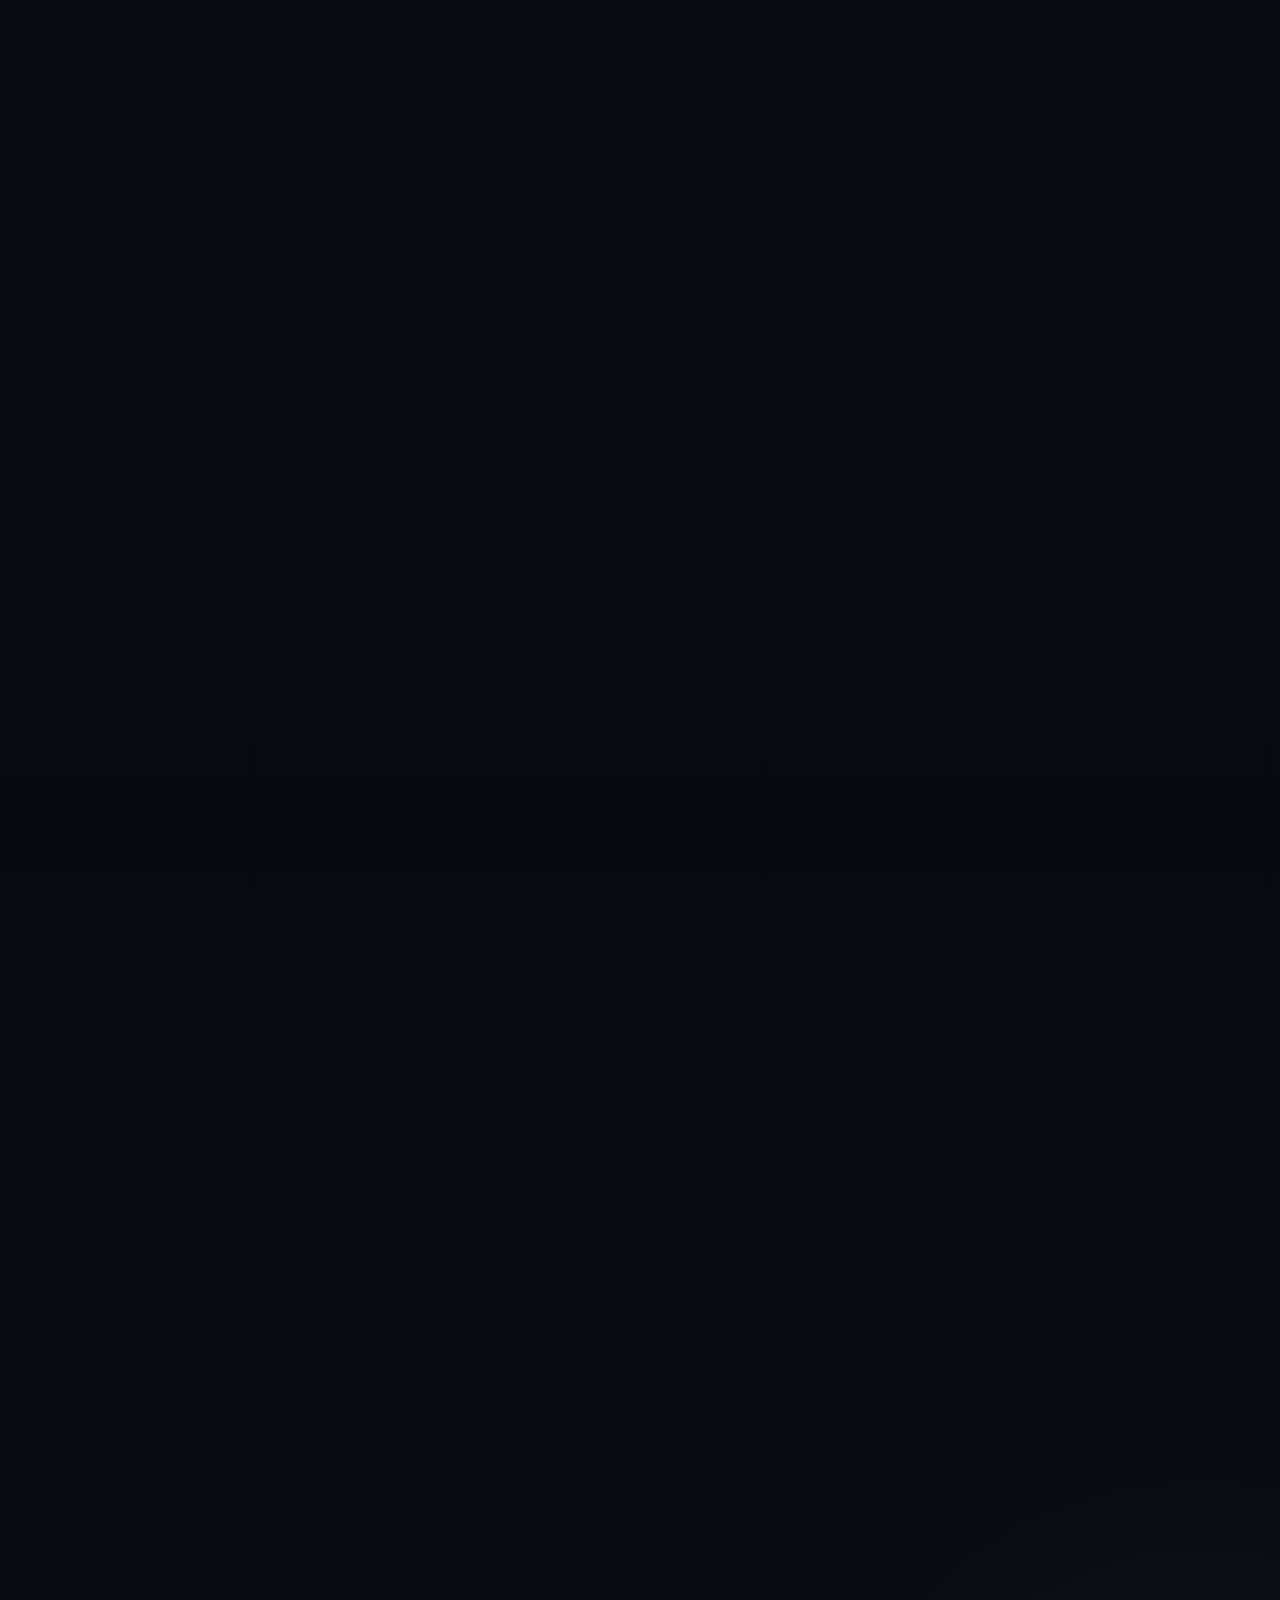
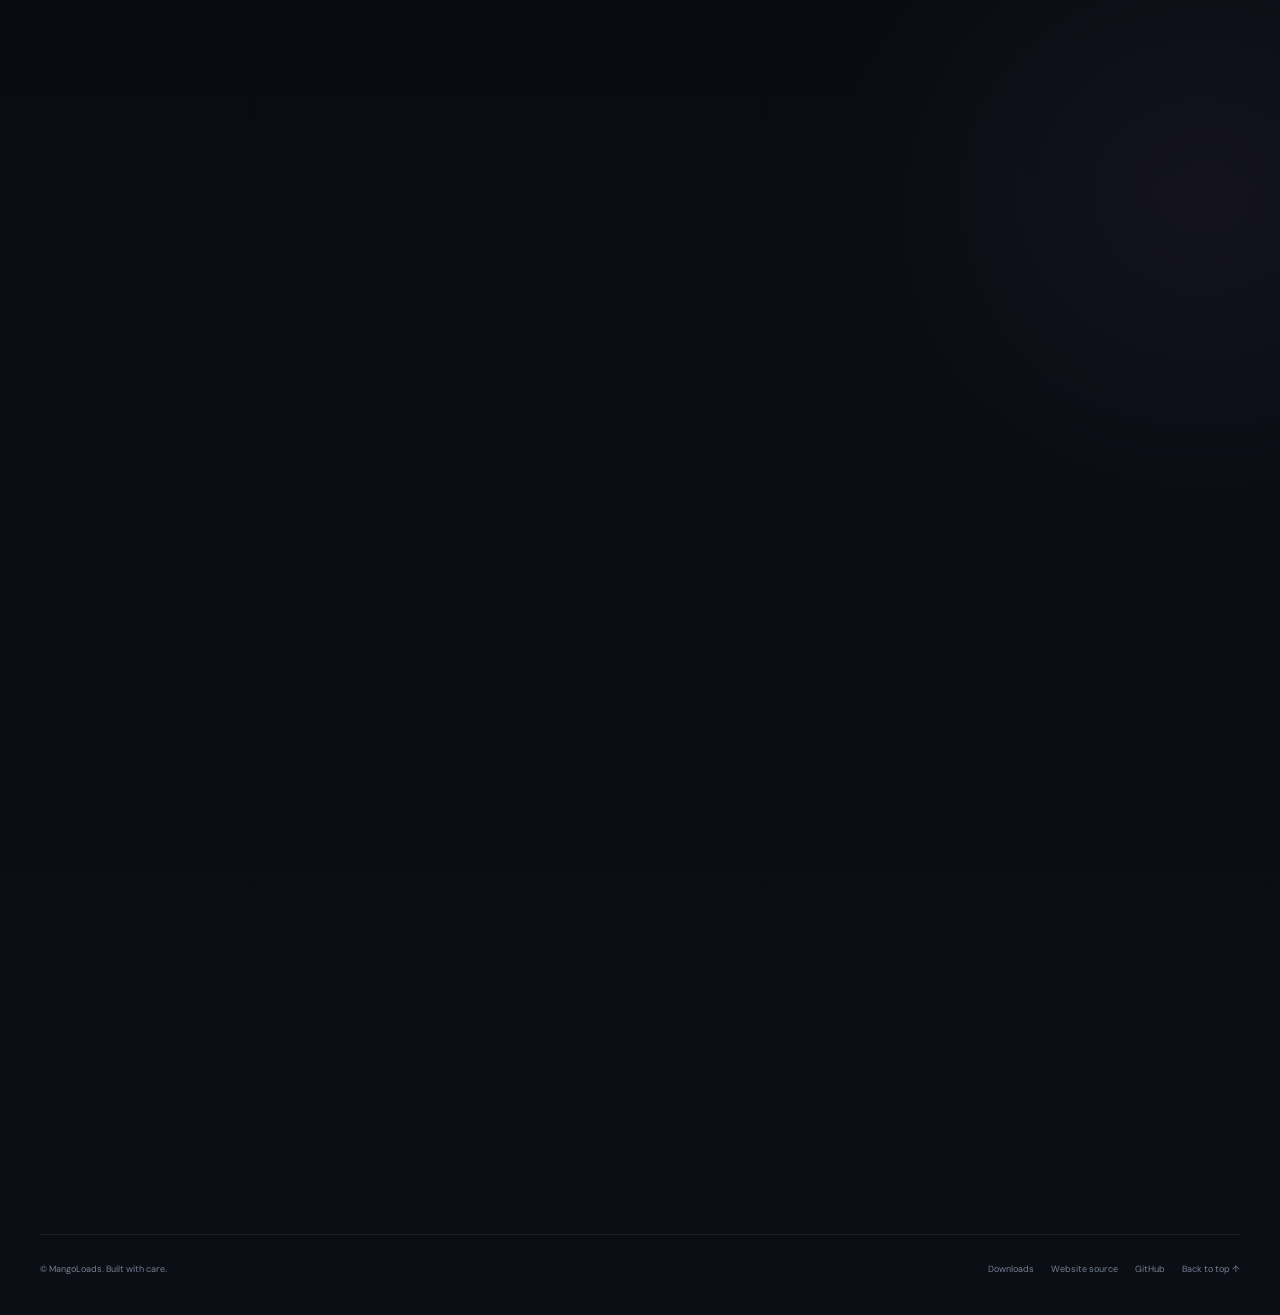
==== commit 8ae4c497: "Redesign MangoLoads homepage with editorial product storytelling" ====
--- a/index.html
+++ b/index.html
@@ -3,528 +3,174 @@
 <head>
   <meta charset="utf-8">
   <meta name="viewport" content="width=device-width, initial-scale=1, viewport-fit=cover">
-  <meta name="theme-color" content="#080a10">
-  <meta name="description" content="MangoLoads — independent apps, experiments and open-source projects by Batmancpu.">
-  <meta property="og:title" content="MangoLoads — Thoughtful software, built independently">
-  <meta property="og:description" content="Explore Android apps, open-source work and interactive experiments by Batmancpu.">
+  <meta name="theme-color" content="#080a0f">
+  <meta name="description" content="MangoLoads is the independent software collection of Batmancpu: Android apps, open-source builds and interactive experiments.">
   <meta property="og:type" content="website">
-  <title>MangoLoads — Thoughtful software, built independently</title>
+  <meta property="og:title" content="MangoLoads — Independent software, thoughtfully made">
+  <meta property="og:description" content="Apps, experiments and releases by Batmancpu.">
+  <title>MangoLoads — Independent software, thoughtfully made</title>
   <link rel="icon" type="image/svg+xml" href="favicon.svg">
-  <style>
-    :root {
-      color-scheme: dark;
-      --bg: #080a10;
-      --bg-soft: #0d111a;
-      --panel: rgba(255,255,255,.055);
-      --panel-strong: rgba(255,255,255,.085);
-      --line: rgba(255,255,255,.12);
-      --line-soft: rgba(255,255,255,.075);
-      --text: #f3f5fb;
-      --muted: #a0a8b8;
-      --subtle: #737d90;
-      --accent: #a8f0d0;
-      --accent-2: #9ab8ff;
-      --shadow: 0 24px 80px rgba(0,0,0,.34);
-      --radius: 28px;
-      --content: 1180px;
-      font-family: Inter, ui-sans-serif, system-ui, -apple-system, BlinkMacSystemFont, "Segoe UI", sans-serif;
-    }
-    * { box-sizing: border-box; }
-    html { scroll-behavior: smooth; scroll-padding-top: 100px; background: var(--bg); }
-    body {
-      margin: 0; min-width: 320px; color: var(--text); background:
-        radial-gradient(900px 650px at 80% -10%, rgba(82,114,187,.16), transparent 68%),
-        radial-gradient(700px 520px at -15% 30%, rgba(88,190,159,.10), transparent 66%),
-        linear-gradient(180deg, #090b12 0%, #080a10 52%, #0b0e16 100%);
-      line-height: 1.55; -webkit-font-smoothing: antialiased; overflow-x: hidden;
-    }
-    body::before {
-      content: ""; position: fixed; inset: 0; pointer-events: none; z-index: -1; opacity: .20;
-      background-image: linear-gradient(rgba(255,255,255,.025) 1px, transparent 1px), linear-gradient(90deg, rgba(255,255,255,.025) 1px, transparent 1px);
-      background-size: 72px 72px; mask-image: linear-gradient(to bottom, black, transparent 78%);
-    }
-    a { color: inherit; text-decoration: none; }
-    button, input { font: inherit; }
-    button { color: inherit; }
-    .shell { width: min(var(--content), calc(100% - 56px)); margin: 0 auto; }
-    .topbar {
-      position: sticky; top: 12px; z-index: 20; width: min(var(--content), calc(100% - 32px)); margin: 12px auto 0;
-      display: flex; align-items: center; justify-content: space-between; gap: 20px;
-      min-height: 66px; padding: 10px 13px 10px 18px; border: 1px solid var(--line);
-      border-radius: 22px; background: rgba(13,16,25,.72); backdrop-filter: blur(24px) saturate(160%);
-      -webkit-backdrop-filter: blur(24px) saturate(160%); box-shadow: 0 12px 48px rgba(0,0,0,.22);
-    }
-    .brand { display: inline-flex; align-items: center; gap: 11px; min-width: 0; font-weight: 760; letter-spacing: -.045em; }
-    .brand-mark {
-      display: grid; place-items: center; width: 37px; height: 37px; border-radius: 13px; color: #07100e;
-      font-weight: 900; font-size: 17px; letter-spacing: -.08em;
-      background: linear-gradient(145deg, #d9fff0 0%, #8ee4c5 46%, #6c9ee9 100%);
-      box-shadow: inset 0 1px 1px rgba(255,255,255,.9), 0 5px 22px rgba(119,223,190,.18);
-    }
-    .brand-name { font-size: 17px; white-space: nowrap; }
-    .brand-name span { color: var(--muted); font-weight: 500; }
-    .nav { display: flex; align-items: center; gap: 5px; }
-    .nav a, .nav button {
-      border: 0; background: transparent; color: var(--muted); padding: 10px 13px; border-radius: 13px;
-      font-size: 13px; font-weight: 600; cursor: pointer; transition: color .2s ease, background .2s ease;
-    }
-    .nav a:hover, .nav button:hover { color: var(--text); background: rgba(255,255,255,.07); }
-    .nav .github-link { display: inline-flex; align-items: center; gap: 8px; color: var(--text); background: rgba(255,255,255,.09); border: 1px solid var(--line); }
-    .github-link svg { width: 16px; height: 16px; }
-    .hero { position: relative; display: grid; grid-template-columns: 1.05fr .95fr; gap: 50px; align-items: center; padding: 104px 0 82px; }
-    .eyebrow { display: inline-flex; align-items: center; gap: 9px; color: #c8f8e5; font-size: 11px; font-weight: 750; letter-spacing: .16em; text-transform: uppercase; }
-    .eyebrow::before { content: ""; width: 7px; height: 7px; border-radius: 50%; background: #93e4c2; box-shadow: 0 0 16px rgba(147,228,194,.8); }
-    h1 { margin: 22px 0 20px; max-width: 700px; font-size: clamp(54px, 7.2vw, 94px); line-height: .99; letter-spacing: -.075em; font-weight: 760; }
-    h1 .gradient { color: transparent; background: linear-gradient(105deg, #f7fbff 8%, #b9f2dd 46%, #9dbbff 88%); -webkit-background-clip: text; background-clip: text; }
-    .hero-copy { max-width: 570px; color: var(--muted); font-size: clamp(16px, 1.7vw, 19px); line-height: 1.75; }
-    .hero-copy strong { color: #e8edf7; font-weight: 650; }
-    .hero-actions { display: flex; flex-wrap: wrap; gap: 12px; margin-top: 30px; }
-    .button {
-      display: inline-flex; align-items: center; justify-content: center; gap: 10px; min-height: 48px; padding: 0 18px;
-      border-radius: 15px; border: 1px solid var(--line); color: var(--text); background: rgba(255,255,255,.06);
-      font-size: 13px; font-weight: 700; transition: transform .2s ease, background .2s ease, border-color .2s ease;
-    }
-    .button:hover { transform: translateY(-2px); background: rgba(255,255,255,.11); border-color: rgba(255,255,255,.22); }
-    .button.primary { color: #09120f; border-color: transparent; background: linear-gradient(120deg, #c8f7e3, #9dd6f1); box-shadow: 0 8px 28px rgba(131,220,193,.16); }
-    .button.primary:hover { background: linear-gradient(120deg, #ddfff0, #b1e3fa); }
-    .button svg { width: 16px; height: 16px; }
-    .hero-meta { display: flex; align-items: center; gap: 18px; margin-top: 34px; color: var(--subtle); font-size: 12px; }
-    .meta-dot { width: 3px; height: 3px; border-radius: 50%; background: #6f7a8e; }
-    .hero-art { position: relative; min-height: 390px; display: grid; place-items: center; isolation: isolate; }
-    .orb { position: absolute; border-radius: 50%; filter: blur(2px); }
-    .orb.one { width: 260px; height: 260px; top: 35px; right: 11%; background: radial-gradient(circle at 28% 22%, rgba(211,255,238,.72), rgba(131,203,221,.20) 35%, rgba(107,129,224,.04) 70%); box-shadow: 0 0 100px rgba(115,192,212,.12); }
-    .orb.two { width: 190px; height: 190px; bottom: 26px; left: 7%; background: radial-gradient(circle at 30% 22%, rgba(180,210,255,.30), rgba(99,126,212,.06) 60%, transparent 75%); }
-    .glass-tile {
-      position: absolute; border: 1px solid rgba(255,255,255,.21); border-radius: 28px;
-      background: linear-gradient(145deg, rgba(255,255,255,.18), rgba(255,255,255,.045) 45%, rgba(160,201,255,.07));
-      backdrop-filter: blur(25px) saturate(165%); -webkit-backdrop-filter: blur(25px) saturate(165%);
-      box-shadow: inset 0 1px 1px rgba(255,255,255,.32), inset 0 -1px 1px rgba(255,255,255,.05), 0 28px 65px rgba(0,0,0,.27);
-    }
-    .tile-main { width: min(320px, 74%); height: 250px; right: 8%; top: 72px; transform: rotate(-8deg); padding: 23px; }
-    .tile-main::before { content: ""; position: absolute; inset: 1px; border-radius: inherit; background: linear-gradient(120deg, rgba(255,255,255,.16), transparent 32%, transparent 68%, rgba(169,201,255,.09)); pointer-events: none; }
-    .tile-head { display: flex; align-items: center; justify-content: space-between; position: relative; }
-    .tile-brand { display: flex; align-items: center; gap: 9px; font-size: 12px; font-weight: 750; }
-    .tile-brand i { width: 25px; height: 25px; display: grid; place-items: center; border-radius: 9px; background: linear-gradient(145deg,#d5ffeb,#83d2c3); color: #07130f; font-size: 12px; font-style: normal; }
-    .tile-dots { display: flex; gap: 4px; }
-    .tile-dots b { width: 4px; height: 4px; border-radius: 50%; background: rgba(255,255,255,.55); }
-    .tile-line { height: 8px; border-radius: 12px; background: rgba(255,255,255,.14); margin-top: 19px; }
-    .tile-line.long { width: 82%; height: 13px; background: rgba(237,255,249,.36); margin-top: 35px; }
-    .tile-line.mid { width: 66%; margin-top: 9px; }
-    .tile-line.short { width: 43%; margin-top: 9px; }
-    .tile-foot { position: absolute; left: 23px; right: 23px; bottom: 22px; display: flex; align-items: center; justify-content: space-between; color: rgba(240,248,255,.67); font-size: 10px; letter-spacing: .08em; text-transform: uppercase; }
-    .tile-chip { position: absolute; left: 3%; bottom: 54px; width: 165px; height: 112px; transform: rotate(9deg); padding: 16px; animation: float 8s ease-in-out infinite; }
-    .tile-chip .mini-orbs { display: flex; gap: 7px; margin: 9px 0 12px; }
-    .mini-orbs i { display: block; width: 24px; height: 24px; border-radius: 9px; background: linear-gradient(145deg,rgba(223,255,246,.85),rgba(129,177,240,.5)); box-shadow: inset 0 1px 2px white; }
-    .tile-chip .tiny-line { height: 5px; width: 74%; border-radius: 9px; background: rgba(255,255,255,.2); }
-    .tile-chip .tiny-line + .tiny-line { margin-top: 5px; width: 48%; }
-    .tile-ring { width: 85px; height: 85px; right: 2%; bottom: 36px; border-radius: 28px; transform: rotate(17deg); display: grid; place-items: center; font-size: 30px; color: rgba(224,255,245,.88); animation: float 9s ease-in-out infinite reverse; }
-    @keyframes float { 0%,100% { translate: 0 0; } 50% { translate: 0 -12px; } }
-    .stats { display: grid; grid-template-columns: repeat(3,1fr); gap: 12px; margin: 0 0 94px; }
-    .stat { padding: 19px 21px; border: 1px solid var(--line-soft); border-radius: 19px; background: rgba(255,255,255,.025); }
-    .stat strong { display: block; font-size: 23px; line-height: 1.2; letter-spacing: -.05em; }
-    .stat span { display: block; margin-top: 6px; color: var(--subtle); font-size: 11px; }
-    section { margin: 0 0 100px; }
-    .section-top { display: flex; align-items: end; justify-content: space-between; gap: 24px; margin-bottom: 26px; }
-    .section-kicker { color: #9fe3c7; font-size: 10px; font-weight: 750; letter-spacing: .17em; text-transform: uppercase; }
-    h2 { margin: 8px 0 0; font-size: clamp(30px, 4vw, 43px); line-height: 1.1; letter-spacing: -.06em; font-weight: 700; }
-    .section-description { max-width: 430px; color: var(--muted); font-size: 13px; line-height: 1.7; }
-    .featured {
-      position: relative; display: grid; grid-template-columns: 1.05fr .95fr; gap: 30px; align-items: center; overflow: hidden;
-      min-height: 320px; padding: clamp(25px, 4vw, 46px); border: 1px solid rgba(199,255,231,.18); border-radius: 30px;
-      background: radial-gradient(480px 240px at 90% 20%, rgba(105,181,155,.16), transparent 72%), linear-gradient(135deg, rgba(255,255,255,.075), rgba(255,255,255,.022));
-      box-shadow: var(--shadow); backdrop-filter: blur(24px); -webkit-backdrop-filter: blur(24px);
-    }
-    .featured::after { content: ""; position: absolute; width: 420px; height: 420px; right: -170px; bottom: -280px; border-radius: 50%; border: 1px solid rgba(197,255,235,.13); box-shadow: 0 0 0 28px rgba(197,255,235,.025), 0 0 0 58px rgba(197,255,235,.018); pointer-events: none; }
-    .featured-copy { position: relative; z-index: 1; }
-    .featured-label { display: inline-flex; gap: 8px; align-items: center; border-radius: 99px; padding: 7px 11px; background: rgba(158,236,202,.10); border: 1px solid rgba(158,236,202,.18); color: #b8f7dc; font-size: 10px; font-weight: 750; letter-spacing: .1em; text-transform: uppercase; }
-    .featured h3 { margin: 19px 0 9px; font-size: clamp(34px,4.4vw,48px); line-height: 1; letter-spacing: -.065em; }
-    .featured-copy p { max-width: 470px; color: var(--muted); font-size: 14px; line-height: 1.8; }
-    .featured-actions { display: flex; flex-wrap: wrap; gap: 10px; margin-top: 22px; }
-    .feature-art { position: relative; min-height: 230px; display: grid; place-items: center; }
-    .news-stack { position: relative; width: min(330px,100%); height: 220px; transform: rotate(4deg); }
-    .news-sheet { position: absolute; inset: 9px 17px 5px 0; border: 1px solid rgba(255,255,255,.19); border-radius: 20px; background: linear-gradient(145deg,rgba(255,255,255,.15),rgba(255,255,255,.035)); backdrop-filter: blur(18px); box-shadow: 0 24px 50px rgba(0,0,0,.26), inset 0 1px rgba(255,255,255,.28); padding: 19px; }
-    .news-sheet.back { inset: 25px 0 0 34px; transform: rotate(8deg); background: rgba(110,139,197,.12); }
-    .news-top { display: flex; align-items: center; gap: 8px; color: #dfffee; font-size: 10px; font-weight: 750; letter-spacing: .16em; text-transform: uppercase; }
-    .news-top i { display: block; width: 8px; height: 8px; border-radius: 3px; background: #aaf0d3; }
-    .news-title { width: 82%; height: 13px; border-radius: 10px; background: rgba(245,255,250,.48); margin-top: 25px; }
-    .news-title.small { margin-top: 8px; width: 60%; height: 8px; background: rgba(245,255,250,.2); }
-    .news-row { display: flex; gap: 11px; margin-top: 19px; align-items: center; }
-    .news-thumb { width: 48px; height: 43px; border-radius: 10px; background: linear-gradient(140deg,rgba(182,238,213,.75),rgba(113,144,220,.48)); }
-    .news-lines { flex: 1; }
-    .news-lines b { display: block; height: 6px; width: 93%; border-radius: 9px; background: rgba(255,255,255,.24); }
-    .news-lines b + b { margin-top: 7px; width: 65%; background: rgba(255,255,255,.12); }
-    .toolbar { display: flex; flex-wrap: wrap; align-items: center; justify-content: space-between; gap: 15px; margin: 0 0 22px; }
-    .filters { display: flex; flex-wrap: wrap; gap: 7px; }
-    .filter {
-      padding: 9px 13px; border: 1px solid var(--line-soft); border-radius: 99px; background: rgba(255,255,255,.035);
-      color: var(--muted); font-size: 11px; font-weight: 700; cursor: pointer; transition: .2s ease;
-    }
-    .filter:hover { color: var(--text); border-color: var(--line); }
-    .filter.active { background: rgba(176,239,214,.13); border-color: rgba(176,239,214,.3); color: #c9f8e4; }
-    .searchbox { position: relative; width: min(280px,100%); }
-    .searchbox svg { position: absolute; left: 13px; top: 50%; translate: 0 -50%; width: 15px; height: 15px; color: var(--subtle); pointer-events: none; }
-    .searchbox input { width: 100%; min-height: 39px; padding: 0 13px 0 38px; color: var(--text); outline: none; border: 1px solid var(--line-soft); border-radius: 13px; background: rgba(255,255,255,.035); font-size: 12px; }
-    .searchbox input:focus { border-color: rgba(174,237,214,.46); box-shadow: 0 0 0 3px rgba(174,237,214,.07); }
-    .searchbox input::placeholder { color: #758095; }
-    .project-grid { display: grid; grid-template-columns: repeat(2,minmax(0,1fr)); gap: 14px; }
-    .project-card {
-      min-width: 0; position: relative; padding: 23px; border: 1px solid var(--line-soft); border-radius: 23px;
-      background: linear-gradient(145deg, rgba(255,255,255,.058), rgba(255,255,255,.024));
-      box-shadow: 0 16px 48px rgba(0,0,0,.13); backdrop-filter: blur(18px); -webkit-backdrop-filter: blur(18px);
-      transition: transform .24s ease, border-color .24s ease, background .24s ease;
-    }
-    .project-card:hover { transform: translateY(-4px); border-color: rgba(204,240,226,.22); background: linear-gradient(145deg,rgba(255,255,255,.085),rgba(255,255,255,.03)); }
-    .card-head { display: flex; justify-content: space-between; align-items: flex-start; gap: 15px; }
-    .project-icon { width: 52px; height: 52px; flex: 0 0 52px; display: grid; place-items: center; overflow: hidden; border-radius: 17px; border: 1px solid rgba(255,255,255,.19); box-shadow: inset 0 1px 1px rgba(255,255,255,.35), 0 8px 24px rgba(0,0,0,.18); font-size: 15px; font-weight: 850; letter-spacing: -.06em; color: #07110d; }
-    .project-icon img { width: 100%; height: 100%; object-fit: cover; }
-    .icon-mint { background: linear-gradient(145deg,#dcfff0,#7ccbb8 58%,#9db9f2); }
-    .icon-blue { background: linear-gradient(145deg,#e4efff,#8faff1 56%,#c7d4ff); }
-    .icon-amber { background: linear-gradient(145deg,#fff1c9,#efb875 57%,#e98c82); }
-    .icon-violet { background: linear-gradient(145deg,#f0e3ff,#b7a5ed 57%,#7b8fcb); }
-    .icon-slate { background: linear-gradient(145deg,#e4eaf2,#9baabd 60%,#7b8ca4); }
-    .card-label { display: block; color: var(--subtle); margin-top: 16px; font-size: 10px; font-weight: 750; letter-spacing: .13em; text-transform: uppercase; }
-    .project-card h3 { margin: 5px 0 8px; font-size: 23px; line-height: 1.15; letter-spacing: -.055em; }
-    .project-card p { min-height: 66px; margin: 0; color: var(--muted); font-size: 12px; line-height: 1.75; }
-    .status { white-space: nowrap; padding: 6px 9px; border-radius: 99px; border: 1px solid var(--line-soft); background: rgba(255,255,255,.045); color: #c3ccda; font-size: 9px; font-weight: 750; letter-spacing: .04em; }
-    .status.green { color: #b9f5d9; border-color: rgba(145,225,185,.2); background: rgba(145,225,185,.08); }
-    .status.blue { color: #c5d9ff; border-color: rgba(152,185,255,.2); background: rgba(152,185,255,.08); }
-    .tags { display: flex; flex-wrap: wrap; gap: 6px; margin-top: 17px; }
-    .tag { color: #aeb8c8; background: rgba(255,255,255,.045); border: 1px solid rgba(255,255,255,.065); border-radius: 8px; padding: 5px 8px; font-size: 9px; font-weight: 650; }
-    .card-actions { display: flex; justify-content: space-between; align-items: center; gap: 10px; padding-top: 17px; margin-top: 18px; border-top: 1px solid var(--line-soft); }
-    .card-actions a { color: #d8e9e3; font-size: 11px; font-weight: 700; }
-    .card-actions a:hover { color: #b9f5d9; }
-    .card-actions a.secondary { color: var(--subtle); font-weight: 600; }
-    .empty-state { display: none; padding: 38px; text-align: center; border: 1px dashed var(--line); border-radius: 20px; color: var(--muted); font-size: 13px; }
-    .note { margin-top: 17px; color: var(--subtle); font-size: 11px; line-height: 1.7; }
-    .principles { display: grid; grid-template-columns: repeat(3,minmax(0,1fr)); gap: 13px; }
-    .principle { padding: 22px; border: 1px solid var(--line-soft); border-radius: 20px; background: rgba(255,255,255,.028); }
-    .principle .symbol { width: 34px; height: 34px; display: grid; place-items: center; margin-bottom: 17px; border-radius: 12px; color: #c7f5e2; background: rgba(166,232,204,.10); border: 1px solid rgba(166,232,204,.15); font-size: 15px; }
-    .principle h3 { margin: 0 0 7px; font-size: 15px; letter-spacing: -.025em; }
-    .principle p { margin: 0; color: var(--muted); font-size: 11px; line-height: 1.75; }
-    .about-panel { display: flex; align-items: center; justify-content: space-between; gap: 25px; padding: 28px; border: 1px solid var(--line); border-radius: 24px; background: linear-gradient(120deg,rgba(255,255,255,.06),rgba(255,255,255,.02)); }
-    .about-left { display: flex; align-items: center; gap: 17px; }
-    .avatar { width: 55px; height: 55px; border-radius: 18px; border: 1px solid var(--line); box-shadow: 0 8px 24px rgba(0,0,0,.2); }
-    .about-panel h3 { margin: 0; font-size: 17px; letter-spacing: -.035em; }
-    .about-panel p { margin: 4px 0 0; color: var(--muted); font-size: 11px; }
-    .footer { display: flex; justify-content: space-between; align-items: center; gap: 20px; padding: 28px 0 38px; border-top: 1px solid var(--line-soft); color: var(--subtle); font-size: 10px; }
-    .footer-links { display: flex; gap: 17px; }
-    .footer a:hover { color: var(--text); }
-    .fade-in { animation: appear .7s both; }
-    @keyframes appear { from { opacity: 0; translate: 0 14px; } to { opacity: 1; translate: 0 0; } }
-    @media (max-width: 900px) {
-      .hero { gap: 20px; padding-top: 80px; }
-      .hero-art { min-height: 330px; }
-      .tile-main { right: 3%; }
-      .tile-chip { left: 0; }
-      .featured { grid-template-columns: 1fr .8fr; }
-      .section-top { align-items: flex-start; flex-direction: column; gap: 10px; }
-    }
-    @media (max-width: 680px) {
-      html { scroll-padding-top: 84px; }
-      .shell { width: min(100% - 34px, var(--content)); }
-      .topbar { top: 7px; width: calc(100% - 16px); min-height: 58px; margin-top: 7px; padding: 8px 9px 8px 12px; border-radius: 18px; }
-      .brand-mark { width: 34px; height: 34px; border-radius: 11px; }
-      .brand-name { font-size: 15px; }
-      .nav { gap: 1px; }
-      .nav a { display: none; }
-      .nav .github-link { padding: 9px 11px; font-size: 11px; }
-      .nav button { padding: 8px; }
-      .hero { display: block; padding: 70px 0 40px; }
-      h1 { font-size: clamp(53px, 14vw, 76px); margin-top: 18px; }
-      .hero-copy { font-size: 15px; }
-      .hero-actions { margin-top: 23px; }
-      .button { min-height: 45px; padding: 0 15px; font-size: 12px; }
-      .hero-meta { margin-top: 23px; gap: 10px; font-size: 10px; flex-wrap: wrap; }
-      .hero-art { min-height: 260px; margin: 22px -7px 0; }
-      .tile-main { width: 260px; max-width: 77%; height: 205px; top: 24px; right: 8%; border-radius: 23px; padding: 17px; }
-      .tile-line.long { margin-top: 26px; }
-      .tile-foot { left: 17px; right: 17px; bottom: 16px; }
-      .tile-chip { left: 1%; bottom: 20px; width: 135px; height: 93px; border-radius: 21px; padding: 12px; }
-      .tile-ring { width: 65px; height: 65px; right: 0; bottom: 20px; }
-      .orb.one { width: 205px; height: 205px; top: 18px; right: 10%; }
-      .orb.two { width: 145px; height: 145px; bottom: 5px; left: 4%; }
-      .stats { gap: 7px; margin-bottom: 72px; }
-      .stat { padding: 14px 12px; border-radius: 15px; }
-      .stat strong { font-size: 19px; }
-      .stat span { font-size: 9px; line-height: 1.35; }
-      section { margin-bottom: 76px; }
-      .section-top { margin-bottom: 20px; }
-      h2 { font-size: 33px; }
-      .section-description { font-size: 12px; }
-      .featured { display: flex; flex-direction: column; align-items: stretch; gap: 0; padding: 24px 21px 14px; border-radius: 23px; }
-      .featured h3 { font-size: 38px; }
-      .featured-copy p { font-size: 12px; }
-      .feature-art { min-height: 205px; margin-top: 6px; }
-      .news-stack { width: min(300px,100%); height: 190px; }
-      .news-sheet { padding: 16px; }
-      .project-grid { grid-template-columns: 1fr; gap: 10px; }
-      .project-card { padding: 20px; border-radius: 20px; }
-      .project-card p { min-height: 0; }
-      .card-label { margin-top: 13px; }
-      .toolbar { align-items: stretch; }
-      .searchbox { width: 100%; }
-      .filters { overflow-x: auto; flex-wrap: nowrap; padding-bottom: 3px; }
-      .filter { white-space: nowrap; }
-      .principles { grid-template-columns: 1fr; gap: 9px; }
-      .principle { padding: 18px; }
-      .principle .symbol { margin-bottom: 12px; }
-      .about-panel { align-items: flex-start; flex-direction: column; padding: 21px; }
-      .footer { flex-direction: column; align-items: flex-start; gap: 12px; padding-bottom: 28px; }
-    }
-    @media (prefers-reduced-motion: reduce) {
-      *, *::before, *::after { scroll-behavior: auto !important; animation-duration: .01ms !important; animation-iteration-count: 1 !important; transition-duration: .01ms !important; }
-    }
-    body.light {
-      color-scheme: light; --bg:#eef2f5; --text:#17212c; --muted:#596878; --subtle:#718092; --line:rgba(32,48,64,.15); --line-soft:rgba(32,48,64,.09); --shadow:0 24px 70px rgba(43,58,76,.12);
-      background: radial-gradient(850px 600px at 80% -10%,rgba(123,159,220,.20),transparent 68%),radial-gradient(700px 520px at -15% 30%,rgba(110,204,170,.18),transparent 66%),linear-gradient(180deg,#f2f6f8,#e9eef2);
-    }
-    body.light::before { opacity:.34; background-image:linear-gradient(rgba(30,48,65,.045) 1px,transparent 1px),linear-gradient(90deg,rgba(30,48,65,.045) 1px,transparent 1px); }
-    body.light .topbar { background:rgba(246,250,252,.75); }
-    body.light .brand-mark { color:#10221b; }
-    body.light .nav .github-link { color:#17212c; }
-    body.light .hero-copy strong { color:#233543; }
-    body.light .stat, body.light .project-card, body.light .principle, body.light .about-panel { background:rgba(255,255,255,.48); }
-    body.light .project-card:hover { background:rgba(255,255,255,.75); }
-    body.light .project-card h3, body.light .principle h3, body.light .about-panel h3 { color:#17212c; }
-    body.light .card-actions a { color:#315b51; }
-    body.light .card-actions a.secondary { color:#718092; }
-    body.light .featured { background:radial-gradient(480px 240px at 90% 20%,rgba(105,181,155,.18),transparent 72%),linear-gradient(135deg,rgba(255,255,255,.82),rgba(255,255,255,.4)); }
-    body.light .news-sheet { background:linear-gradient(145deg,rgba(255,255,255,.82),rgba(255,255,255,.48)); }
-    body.light .news-title { background:rgba(35,68,59,.33); }
-    body.light .news-title.small { background:rgba(35,68,59,.16); }
-    body.light .news-lines b { background:rgba(35,68,59,.19); }
-    body.light .news-lines b + b { background:rgba(35,68,59,.1); }
-    body.light .news-top { color:#315b51; }
-    body.light .eyebrow { color:#326b57; }
-    body.light .featured-label { color:#326b57; }
-    body.light .featured-copy p { color:#596878; }
-    body.light .section-kicker { color:#3d8068; }
-    body.light h1 .gradient { background-image:linear-gradient(105deg,#17212c 8%,#3b896f 48%,#607fca 88%); }
-    body.light .button { color:#17212c; background:rgba(255,255,255,.55); }
-    body.light .button.primary { color:#10221b; }
-    body.light .filter { color:#596878; }
-    body.light .filter.active { color:#245c48; }
-    body.light .tag { color:#596878; background:rgba(30,48,65,.045); }
-    body.light .searchbox input { color:#17212c; background:rgba(255,255,255,.6); }
-    body.light .tile-brand { color:#17212c; }
-    body.light .tile-line { background:rgba(35,68,59,.14); }
-    body.light .tile-line.long { background:rgba(35,68,59,.28); }
-    body.light .tile-foot { color:rgba(23,33,44,.6); }
-  </style>
+  <link rel="stylesheet" href="styles.css">
 </head>
 <body>
   <header class="topbar">
-    <a class="brand" href="#top" aria-label="MangoLoads home">
-      <span class="brand-mark">m.</span><span class="brand-name">MangoLoads<span> / studio</span></span>
+    <a class="brand" href="index.html" aria-label="MangoLoads home">
+      <span class="brand-mark">m.</span>
+      <span class="brand-name">MangoLoads<span> / independent studio</span></span>
     </a>
     <nav class="nav" aria-label="Main navigation">
       <a href="#work">Projects</a>
-      <a href="#principles">Principles</a>
-      <a href="#about">About</a>
-      <button id="themeToggle" type="button" aria-label="Switch colour theme" title="Switch colour theme">◐</button>
-      <a class="github-link" href="https://github.com/Batmancpu" target="_blank" rel="noopener noreferrer">
-        <svg viewBox="0 0 24 24" fill="currentColor" aria-hidden="true"><path d="M12 .9a11.1 11.1 0 0 0-3.51 21.63c.55.1.76-.24.76-.53v-2.08c-3.1.68-3.76-1.31-3.76-1.31-.5-1.29-1.24-1.63-1.24-1.63-1.01-.69.08-.68.08-.68 1.12.08 1.71 1.15 1.71 1.15.99 1.7 2.59 1.21 3.22.92.1-.72.39-1.21.7-1.49-2.48-.28-5.09-1.24-5.09-5.53 0-1.22.44-2.22 1.15-3-.12-.28-.5-1.42.11-2.96 0 0 .94-.3 3.05 1.15a10.6 10.6 0 0 1 5.55 0c2.11-1.45 3.05-1.15 3.05-1.15.61 1.54.23 2.68.11 2.96.72.78 1.15 1.78 1.15 3 0 4.3-2.61 5.25-5.1 5.52.4.35.75 1.03.75 2.08V22c0 .29.2.63.77.52A11.1 11.1 0 0 0 12 .9Z"/></svg>
-        GitHub ↗
-      </a>
+      <a href="#approach">Approach</a>
+      <button class="theme-toggle" type="button" data-theme-toggle aria-label="Switch colour theme" title="Switch colour theme">◐</button>
+      <a class="nav-cta" href="downloads.html">Downloads <span aria-hidden="true">↗</span></a>
     </nav>
   </header>
 
-  <main id="top" class="shell">
-    <section class="hero">
-      <div class="fade-in">
-        <div class="eyebrow">Independent software studio</div>
-        <h1>Ideas, made<br><span class="gradient">beautifully useful.</span></h1>
-        <p class="hero-copy">A home for <strong>thoughtful apps, open-source work and experiments</strong> — built with curiosity, careful engineering and an eye for the details that make software feel right.</p>
+  <main>
+    <section class="container hero" id="top">
+      <div class="hero-copy fade-up">
+        <div class="eyebrow">Independent software · Built in public</div>
+        <h1 class="display">Useful ideas.<br><span class="gradient-text">Thoughtfully made.</span></h1>
+        <p class="hero-lede">MangoLoads is a home for <strong>apps, open-source builds and experiments</strong> — from small tools that solve everyday problems to bigger ideas shaped one detail at a time.</p>
         <div class="hero-actions">
-          <a class="button primary" href="#work">Explore the projects <span aria-hidden="true">↘</span></a>
-          <a class="button" href="https://github.com/Batmancpu" target="_blank" rel="noopener noreferrer">View GitHub profile ↗</a>
+          <a class="button primary" href="#work">Explore the work <span aria-hidden="true">↓</span></a>
+          <a class="button subtle" href="downloads.html">Get the apps <span aria-hidden="true">↗</span></a>
         </div>
-        <div class="hero-meta"><span>Android & web</span><i class="meta-dot"></i><span>Open source</span><i class="meta-dot"></i><span>Built independently</span></div>
+        <div class="hero-footnote"><span>Android & web</span><i></i><span>Open source</span><i></i><span>Independent builds</span></div>
       </div>
-      <div class="hero-art" aria-hidden="true">
-        <div class="orb one"></div><div class="orb two"></div>
-        <div class="glass-tile tile-main">
-          <div class="tile-head"><div class="tile-brand"><i>m.</i> MangoLoads</div><div class="tile-dots"><b></b><b></b><b></b></div></div>
-          <div class="tile-line long"></div><div class="tile-line mid"></div><div class="tile-line short"></div>
-          <div class="tile-foot"><span>Ideas into software</span><span>✳ 01 / 08</span></div>
+
+      <div class="hero-stage fade-up" aria-label="Illustration of the MangoLoads brrrNews app">
+        <div class="stage-glow"></div>
+        <div class="device">
+          <div class="device-screen">
+            <div class="device-island"></div>
+            <div class="device-status"><span>9:41</span><span>●●●  ▰</span></div>
+            <div class="app-top"><div class="app-wordmark"><i>bn</i> brrrNews</div><div class="app-avatar"></div></div>
+            <div class="app-date">Friday · The daily brief</div>
+            <div class="app-headline">The world,<br>with context.</div>
+            <div class="app-subline">News worth understanding. Signal over noise.</div>
+            <div class="app-tabs"><span>Today</span><span>Explore</span><span>Saved</span></div>
+            <div class="story"><div class="story-art"></div><div class="story-content"><div class="story-tag">Governance · GS II</div><div class="story-line"></div><div class="story-line sm"></div></div></div>
+            <div class="story"><div class="story-art blue"></div><div class="story-content"><div class="story-tag">Economy · GS III</div><div class="story-line"></div><div class="story-line sm"></div></div></div>
+            <div class="story"><div class="story-art ochre"></div><div class="story-content"><div class="story-tag">Environment · GS III</div><div class="story-line"></div><div class="story-line sm"></div></div></div>
+            <div class="app-bottom"><span></span><span></span><span></span><span></span></div>
+          </div>
         </div>
-        <div class="glass-tile tile-chip"><div class="tile-brand"><i>✳</i> Made to explore</div><div class="mini-orbs"><i></i><i></i><i></i></div><div class="tiny-line"></div><div class="tiny-line"></div></div>
-        <div class="glass-tile tile-ring">✧</div>
+        <div class="floating-glass float-card"><div class="float-label">MangoLoads / 01</div><b>Made with intent.</b><small>Less noise. More care.</small><div class="float-orbs"><i></i><i></i><i></i></div></div>
+        <div class="floating-glass float-chip"><i>✳</i><div><span>Curiosity in progress</span><small>Ideas → useful software</small></div></div>
       </div>
     </section>
 
-    <div class="stats" aria-label="Portfolio overview">
-      <div class="stat"><strong>08</strong><span>Public repositories reviewed</span></div>
-      <div class="stat"><strong>03</strong><span>Original projects & experiments</span></div>
-      <div class="stat"><strong>∞</strong><span>Room to build what matters</span></div>
+    <div class="container proof-strip fade-up" aria-label="Portfolio facts">
+      <div class="proof"><strong>08</strong><span>Public project repositories</span></div>
+      <div class="proof"><strong>03</strong><span>Original apps & experiments</span></div>
+      <div class="proof"><strong>05</strong><span>Community & derivative builds</span></div>
+      <div class="proof"><strong>01</strong><span>Place to find every release</span></div>
     </div>
 
-    <section id="featured">
-      <div class="section-top">
-        <div><div class="section-kicker">In focus</div><h2>Built for a real purpose.</h2></div>
-        <p class="section-description">A closer look at brrrNews — a local-first Android reader designed to make current affairs more useful for serious study.</p>
+    <section class="container section fade-up" id="featured">
+      <div class="section-head">
+        <div><div class="kicker">In focus · 01</div><h2>Current affairs,<br>with a little more context.</h2></div>
+        <p class="section-intro">brrrNews brings a more deliberate reading experience to current affairs: focused discovery, subject-aware organisation and tools for reviewing what you read.</p>
       </div>
-      <article class="featured">
-        <div class="featured-copy">
-          <span class="featured-label">Featured project · Android</span>
+      <article class="feature-panel">
+        <div class="feature-content">
+          <span class="pill">Original project · Android</span>
           <h3>brrrNews</h3>
-          <p>Current affairs, with an editorial lens. A news reader that organises stories around meaningful subjects and UPSC syllabus relevance, with saved reading, practice tools and personal study statistics.</p>
-          <div class="featured-actions">
-            <a class="button primary" href="https://github.com/Batmancpu/CurrentLens/releases" target="_blank" rel="noopener noreferrer">Download latest build ↗</a>
-            <a class="button" href="https://github.com/Batmancpu/CurrentLens" target="_blank" rel="noopener noreferrer">Explore source ↗</a>
+          <p>A local-first news reader with a UPSC-oriented editorial lens. Follow the day's important stories, organise them by subject, save what matters and use lightweight practice tools to check your understanding.</p>
+          <div class="feature-points"><span>UPSC syllabus mapping</span><span>Saved reading</span><span>Study statistics</span><span>Quiz & practice</span></div>
+          <div class="hero-actions">
+            <a class="button primary" href="downloads.html#brrrnews">Download brrrNews <span aria-hidden="true">↗</span></a>
+            <a class="button" href="https://github.com/Batmancpu/CurrentLens" target="_blank" rel="noopener noreferrer">Explore source</a>
           </div>
         </div>
-        <div class="feature-art" aria-hidden="true">
-          <div class="news-stack">
-            <div class="news-sheet back"></div>
-            <div class="news-sheet">
-              <div class="news-top"><i></i> Today · The daily brief</div>
-              <div class="news-title"></div><div class="news-title small"></div>
-              <div class="news-row"><div class="news-thumb"></div><div class="news-lines"><b></b><b></b></div></div>
-              <div class="news-row"><div class="news-thumb" style="background:linear-gradient(140deg,rgba(193,207,255,.7),rgba(122,153,214,.35))"></div><div class="news-lines"><b></b><b></b></div></div>
-            </div>
+        <div class="feature-visual" aria-hidden="true">
+          <div class="news-window">
+            <div class="news-window-top"><strong>brrrNews</strong><span>Today · 08:42</span></div>
+            <div class="news-window-head">A clearer view<br>of what matters.</div>
+            <div class="news-window-sub">Stories grouped by topic, subject and context.</div>
+            <div class="news-entry"><div class="news-entry-art"></div><div class="news-entry-copy"><b></b><b></b></div></div>
+            <div class="news-entry"><div class="news-entry-art b"></div><div class="news-entry-copy"><b></b><b></b></div></div>
+            <div class="news-window-foot"><span>GOVERNANCE · GS II</span><span>READING LIST ↗</span></div>
           </div>
         </div>
       </article>
     </section>
 
-    <section id="work">
-      <div class="section-top">
-        <div><div class="section-kicker">The collection</div><h2>Projects & experiments.</h2></div>
-        <p class="section-description">A curated view of public work from GitHub. Original builds are separated from community forks and release-only repositories, with their lineage labelled clearly.</p>
+    <section class="container section fade-up" id="work">
+      <div class="section-head">
+        <div><div class="kicker">The collection · 02</div><h2>Made, modified<br>and still evolving.</h2></div>
+        <p class="section-intro">A transparent catalogue of public work. Original projects are separated from forks and compiled builds, with source repositories and release history kept close at hand.</p>
       </div>
-      <div class="toolbar">
-        <div class="filters" role="group" aria-label="Filter projects">
+      <div class="project-toolbar">
+        <div class="filter-row" role="group" aria-label="Filter projects">
           <button class="filter active" type="button" data-filter="all">Everything</button>
           <button class="filter" type="button" data-filter="original">Original work</button>
-          <button class="filter" type="button" data-filter="community">Forks & archives</button>
+          <button class="filter" type="button" data-filter="community">Forks & builds</button>
         </div>
-        <label class="searchbox">
+        <label class="search" aria-label="Search projects">
           <svg viewBox="0 0 24 24" fill="none" stroke="currentColor" stroke-width="1.8" aria-hidden="true"><circle cx="10.8" cy="10.8" r="6.8"/><path d="m16 16 5 5"/></svg>
-          <input id="projectSearch" type="search" placeholder="Find a project…" aria-label="Search projects">
+          <input id="projectSearch" type="search" placeholder="Find a project…" autocomplete="off">
         </label>
       </div>
-      <div id="projectGrid" class="project-grid" aria-live="polite"></div>
-      <div id="emptyState" class="empty-state">No projects match that search. Try another name or category.</div>
-      <p class="note">Attribution note: community forks, derivative builds and release mirrors are labelled as such. Names, trademarks, code and assets remain with their respective authors. Private repositories are not displayed.</p>
+
+      <div class="projects-grid" id="projectGrid">
+        <article class="project-card" data-kind="original" data-search="brrrnews currentlens android news reader upsc current affairs"><div class="project-media clean"><div class="project-symbol">bn</div></div><div class="project-body"><div class="project-meta"><span>Android · News</span><span class="project-type original">Original</span></div><h3>brrrNews</h3><p>A local-first current-affairs reader with an editorial lens for UPSC, saved reading and practice tools.</p><div class="project-bottom"><a href="downloads.html#brrrnews">Get the app ↗</a><a class="source-link" href="https://github.com/Batmancpu/CurrentLens" target="_blank" rel="noopener noreferrer">Source ↗</a></div></div></article>
+
+        <article class="project-card" data-kind="original" data-search="expboard expmango android keyboard hinglish offline typing"><div class="project-media clean amber"><div class="project-symbol">ex</div></div><div class="project-body"><div class="project-meta"><span>Android · Keyboard</span><span class="project-type original">Original</span></div><h3>expBoard</h3><p>A lightweight keyboard prototype focused on fast English and Hinglish typing, adaptive vocabulary and privacy.</p><div class="project-bottom"><a href="downloads.html#expboard">Get the build ↗</a><a class="source-link" href="https://github.com/Batmancpu/expmango" target="_blank" rel="noopener noreferrer">Source ↗</a></div></div></article>
+
+        <article class="project-card" data-kind="original" data-search="liquid lab react typescript glass optics interactive experiment web"><div class="project-media clean violet"><div class="project-symbol">✧</div></div><div class="project-body"><div class="project-meta"><span>Web · Visual lab</span><span class="project-type original">Original</span></div><h3>Liquid Lab</h3><p>An interactive laboratory exploring glass optics, refraction, ambient illumination and cross-window haze.</p><div class="project-bottom"><a href="downloads.html#liquidlab">Get the build ↗</a><a class="source-link" href="https://github.com/Batmancpu/liquid" target="_blank" rel="noopener noreferrer">Source ↗</a></div></div></article>
+
+        <article class="project-card" data-kind="community" data-search="brrrboard frostkeys heliboard keyboard android frosted glass fork"><div class="project-media"><img src="https://raw.githubusercontent.com/Batmancpu/brrrBoard/main/assets/screenshots/Screenshot_4.png" alt="brrrBoard keyboard interface screenshot" loading="lazy"></div><div class="project-body"><div class="project-meta"><span>Android · Keyboard</span><span class="project-type">Upstream fork</span></div><h3>brrrBoard / FrostKeys</h3><p>A customised HeliBoard-derived keyboard repository exploring frosted-glass UI and typing features.</p><div class="project-bottom"><a href="downloads.html#brrrboard">View latest build ↗</a><a class="source-link" href="https://github.com/Batmancpu/brrrBoard" target="_blank" rel="noopener noreferrer">Source ↗</a></div></div></article>
+
+        <article class="project-card" data-kind="community" data-search="dictate keyboard dictator speech transcription whisper android fork compile"><div class="project-media"><img src="https://raw.githubusercontent.com/Batmancpu/Dictator-/main/img/banner_01_en-EN.png" alt="Dictate Keyboard dictation interface" loading="lazy"></div><div class="project-body"><div class="project-meta"><span>Android · Voice typing</span><span class="project-type">Compiled fork</span></div><h3>Dictate Keyboard</h3><p>A compiled distribution of the upstream Dictate keyboard, built around voice dictation and speech-to-text engines.</p><div class="project-bottom"><a href="downloads.html#dictate">Download APK ↗</a><a class="source-link" href="https://github.com/Batmancpu/Dictator-" target="_blank" rel="noopener noreferrer">Source ↗</a></div></div></article>
+
+        <article class="project-card" data-kind="community" data-search="metrolist music youtube music android coloros fork"><div class="project-media"><img src="https://raw.githubusercontent.com/Batmancpu/Metrolist/main/fastlane/metadata/android/en-US/images/screenshots/screenshot_2.png" alt="Metrolist music player interface" loading="lazy"></div><div class="project-body"><div class="project-meta"><span>Android · Music</span><span class="project-type">Upstream fork</span></div><h3>Metrolist Fluid</h3><p>A personalised build of the open-source Metrolist YouTube Music client, with a fluid visual treatment.</p><div class="project-bottom"><a href="downloads.html#metrolist">Download APK ↗</a><a class="source-link" href="https://github.com/Batmancpu/Metrolist" target="_blank" rel="noopener noreferrer">Source ↗</a></div></div></article>
+
+        <article class="project-card" data-kind="community" data-search="bitchord bit chord music player android youtube music fork"><div class="project-media"><img src="https://raw.githubusercontent.com/Batmancpu/Bitchordfc/main/Banner.png" alt="BitChord music player banner" loading="lazy"></div><div class="project-body"><div class="project-meta"><span>Android · Music</span><span class="project-type">Upstream fork</span></div><h3>BitChord FC</h3><p>A personalised fork of BitChord, a music client with an Apple Music-inspired visual direction.</p><div class="project-bottom"><a href="downloads.html#bitchord">Download APK ↗</a><a class="source-link" href="https://github.com/Batmancpu/Bitchordfc" target="_blank" rel="noopener noreferrer">Source ↗</a></div></div></article>
+
+        <article class="project-card" data-kind="community" data-search="afusekt infusekt release archive media player android fork"><div class="project-media clean blue"><div class="project-symbol">af</div></div><div class="project-body"><div class="project-meta"><span>Android · Media</span><span class="project-type">Release archive</span></div><h3>AfuseKt</h3><p>A release archive for the upstream AfuseKt application. This repository does not contain an attached GitHub APK release.</p><div class="project-bottom"><a href="downloads.html#afusekt">Release status ↗</a><a class="source-link" href="https://github.com/Batmancpu/InfuseKt-release" target="_blank" rel="noopener noreferrer">Repository ↗</a></div></div></article>
+      </div>
+      <div class="empty-state" id="emptyProjects">No projects match that search. Try another name or category.</div>
     </section>
 
-    <section id="principles">
-      <div class="section-top">
-        <div><div class="section-kicker">The approach</div><h2>Good software feels considered.</h2></div>
-        <p class="section-description">The details matter: performance, clarity, privacy, accessibility and a consistent experience across screens.</p>
+    <section class="container section fade-up" id="approach">
+      <div class="section-head">
+        <div><div class="kicker">The philosophy · 03</div><h2>Care is visible<br>in the details.</h2></div>
+        <p class="section-intro">A good tool should stay out of the way, respect the person using it and feel coherent from the first tap to the last screen.</p>
       </div>
       <div class="principles">
-        <article class="principle"><div class="symbol">◇</div><h3>Useful before clever</h3><p>Start with a clear problem, then build only the complexity that earns its place.</p></article>
-        <article class="principle"><div class="symbol">⌁</div><h3>Private by design</h3><p>Prefer local-first behaviour and transparent dependencies. Make connectivity intentional.</p></article>
-        <article class="principle"><div class="symbol">✧</div><h3>Polish is part of the product</h3><p>Responsive layouts, careful motion, accessible contrast and tactile visual details belong together.</p></article>
+        <article class="principle"><div class="principle-icon">◇</div><h3>Useful first</h3><p>Start with a real problem. Add complexity only when it makes the experience measurably better.</p></article>
+        <article class="principle"><div class="principle-icon">⌁</div><h3>Privacy by default</h3><p>Prefer local-first behaviour, transparent dependencies and intentional network access where the project allows it.</p></article>
+        <article class="principle"><div class="principle-icon">✧</div><h3>Polish with purpose</h3><p>Responsive layouts, readable type, restrained motion and tactile details should support the product — not distract from it.</p></article>
       </div>
     </section>
 
-    <section id="about">
-      <div class="section-top">
-        <div><div class="section-kicker">Behind the work</div><h2>One curious builder.</h2></div>
-        <p class="section-description">MangoLoads is the personal project shelf of Batmancpu — a place to share what is being built, tested and learned.</p>
+    <section class="container section fade-up">
+      <div class="download-callout">
+        <div class="download-callout-inner">
+          <div><div class="kicker">The download shelf</div><h2>Your next install is one click away.</h2><p>Find the latest APKs, build identifiers, release dates and source repositories in one place. Preview builds are labelled clearly.</p></div>
+          <div class="callout-actions"><a class="button primary" href="downloads.html">Open downloads <span aria-hidden="true">↗</span></a><a class="button" href="https://github.com/Batmancpu" target="_blank" rel="noopener noreferrer">GitHub profile</a></div>
+        </div>
       </div>
-      <div class="about-panel">
-        <div class="about-left">
-          <img class="avatar" src="https://avatars.githubusercontent.com/u/261216860?v=4" alt="GitHub profile avatar" loading="lazy">
-          <div><h3>Batmancpu</h3><p>Independent builder · Android · Open source</p></div>
-        </div>
-        <a class="button" href="https://github.com/Batmancpu" target="_blank" rel="noopener noreferrer">Follow the work on GitHub ↗</a>
+    </section>
+
+    <section class="container section fade-up" id="about">
+      <div class="section-head">
+        <div><div class="kicker">Behind MangoLoads · 04</div><h2>One builder.<br>A growing shelf.</h2></div>
+        <p class="section-intro">MangoLoads is the personal home of Batmancpu’s public projects — a place to follow the work, find the source and install available builds.</p>
+      </div>
+      <div class="about-card">
+        <div class="about-person"><img class="avatar" src="https://avatars.githubusercontent.com/u/261216860?v=4" alt="Batmancpu GitHub avatar" loading="lazy"><div><h3>Batmancpu</h3><p>Independent builder · Android · Open source</p></div></div>
+        <a class="button" href="https://github.com/Batmancpu" target="_blank" rel="noopener noreferrer">Follow on GitHub ↗</a>
       </div>
     </section>
   </main>
 
-  <footer class="shell footer">
-    <span>© <span id="year"></span> MangoLoads. Built with care.</span>
-    <div class="footer-links"><a href="https://github.com/Batmancpu/mangoloads" target="_blank" rel="noopener noreferrer">Website source ↗</a><a href="https://github.com/Batmancpu" target="_blank" rel="noopener noreferrer">GitHub ↗</a><a href="#top">Back to top ↑</a></div>
+  <footer class="container footer">
+    <span>© <span data-year></span> MangoLoads. Built with care.</span>
+    <div class="footer-links"><a href="downloads.html">Downloads</a><a href="https://github.com/Batmancpu/mangoloads" target="_blank" rel="noopener noreferrer">Website source</a><a href="https://github.com/Batmancpu" target="_blank" rel="noopener noreferrer">GitHub</a><a href="#top">Back to top ↑</a></div>
   </footer>
-
-  <script>
-    const projects = [
-      {
-        title:"brrrNews", label:"CurrentLens · Android news reader", kind:"original", status:"Public testing", tone:"green", icon:"bn", iconClass:"icon-mint",
-        description:"A local-first news reader with UPSC-oriented editorial filtering, saved stories, reading statistics and quiz practice. Public testing builds are published through GitHub Releases.",
-        tags:["Android","Current affairs","UPSC"], repo:"https://github.com/Batmancpu/CurrentLens", release:"https://github.com/Batmancpu/CurrentLens/releases", action:"Get latest APK"
-      },
-      {
-        title:"brrrBoard / FrostKeys", label:"Android keyboard · HeliBoard-based fork", kind:"community", status:"Fork + customization", tone:"blue", icon:"bb", iconClass:"icon-blue",
-        logo:"https://raw.githubusercontent.com/Batmancpu/brrrBoard/main/assets/icon/FrostKeys_Icon_with_bg.png",
-        description:"A personalised keyboard project exploring a frosted-glass interface, typing tools, custom dictionaries, glide input and configurable privacy-aware features.",
-        tags:["Android","Keyboard","Frosted glass"], repo:"https://github.com/Batmancpu/brrrBoard", release:"https://github.com/Batmancpu/brrrBoard/releases", action:"View builds"
-      },
-      {
-        title:"expBoard", label:"expmango · Android keyboard prototype", kind:"original", status:"Prototype", tone:"blue", icon:"ex", iconClass:"icon-amber",
-        description:"A lightweight, local-first keyboard experiment focused on fast English and Hinglish typing, adaptive vocabulary, typo correction and privacy-aware input.",
-        tags:["Android","Hinglish","Offline-first"], repo:"https://github.com/Batmancpu/expmango", action:"Explore source"
-      },
-      {
-        title:"Liquid Lab", label:"liquid · Interactive web experiment", kind:"original", status:"Experiment", tone:"blue", icon:"✧", iconClass:"icon-violet",
-        description:"A React and TypeScript laboratory for Liquid Glass optics, ambient illumination, interactive shapes, motion and cross-window haze experiments.",
-        tags:["Web","React","Liquid Glass"], repo:"https://github.com/Batmancpu/liquid", action:"Explore experiment"
-      },
-      {
-        title:"Dictate Keyboard", label:"Dictator- · Speech-to-text keyboard", kind:"community", status:"Derivative project", tone:"blue", icon:"dk", iconClass:"icon-slate",
-        logo:"https://raw.githubusercontent.com/Batmancpu/Dictator-/main/img/Icon_512x512_2_round.png",
-        description:"A keyboard repository centred on voice dictation and transcription, including selectable cloud providers and on-device speech models. Listed separately from original work.",
-        tags:["Android","Voice typing","On-device AI"], repo:"https://github.com/Batmancpu/Dictator-", action:"View repository"
-      },
-      {
-        title:"Metrolist", label:"YouTube Music client · Community fork", kind:"community", status:"Fork", tone:"blue", icon:"ml", iconClass:"icon-amber",
-        logo:"https://raw.githubusercontent.com/Batmancpu/Metrolist/main/fastlane/metadata/android/en-US/images/icon.png",
-        description:"A community-maintained Android YouTube Music client repository. The upstream project identifies itself as being in maintenance mode; this is presented as a fork, not an original MangoLoads app.",
-        tags:["Android","Music","Community fork"], repo:"https://github.com/Batmancpu/Metrolist", release:"https://github.com/Batmancpu/Metrolist/releases", action:"View releases"
-      },
-      {
-        title:"BitChord", label:"Bitchordfc · Music app fork", kind:"community", status:"Fork", tone:"blue", icon:"bc", iconClass:"icon-violet",
-        logo:"https://raw.githubusercontent.com/Batmancpu/Bitchordfc/main/Logo.png",
-        description:"A fork of an aesthetic Android music client repository, with playback, library and customisation features documented by the upstream project.",
-        tags:["Android","Music player","Community fork"], repo:"https://github.com/Batmancpu/Bitchordfc", action:"View repository"
-      },
-      {
-        title:"AfuseKt release archive", label:"InfuseKt-release · Distribution repository", kind:"community", status:"Release mirror", tone:"", icon:"af", iconClass:"icon-slate",
-        description:"A release-only repository for AfuseKt. Its README states that it contains app releases rather than source code; the original application belongs to its upstream developers.",
-        tags:["Android","Release archive","Third-party app"], repo:"https://github.com/Batmancpu/InfuseKt-release", action:"View archive"
-      }
-    ];
-
-    const esc = (s) => String(s).replace(/[&<>"']/g, c => ({"&":"&amp;","<":"&lt;",">":"&gt;",'"':"&quot;","'":"&#39;"}[c]));
-    const grid = document.getElementById("projectGrid");
-    const empty = document.getElementById("emptyState");
-    let currentFilter = "all";
-
-    function renderProjects() {
-      const q = document.getElementById("projectSearch").value.trim().toLowerCase();
-      const shown = projects.filter(p => {
-        const matchKind = currentFilter === "all" || p.kind === currentFilter;
-        const haystack = [p.title,p.label,p.description,...p.tags].join(" ").toLowerCase();
-        return matchKind && haystack.includes(q);
-      });
-      grid.innerHTML = shown.map(p => {
-        const logo = p.logo ? '<img src="' + esc(p.logo) + '" alt="" loading="lazy" onerror="this.remove()">' : "";
-        const icon = '<div class="project-icon ' + esc(p.iconClass) + '">' + (p.logo ? logo : '<span>' + esc(p.icon) + '</span>') + '</div>';
-        const release = p.release ? '<a href="' + esc(p.release) + '" target="_blank" rel="noopener noreferrer">' + esc(p.action) + ' ↗</a>' : '<a href="' + esc(p.repo) + '" target="_blank" rel="noopener noreferrer">' + esc(p.action) + ' ↗</a>';
-        const source = p.release ? '<a class="secondary" href="' + esc(p.repo) + '" target="_blank" rel="noopener noreferrer">Source ↗</a>' : '<a class="secondary" href="' + esc(p.repo) + '" target="_blank" rel="noopener noreferrer">GitHub ↗</a>';
-        return '<article class="project-card fade-in"><div class="card-head">' + icon + '<span class="status ' + esc(p.tone || "") + '">' + esc(p.status) + '</span></div><span class="card-label">' + esc(p.label) + '</span><h3>' + esc(p.title) + '</h3><p>' + esc(p.description) + '</p><div class="tags">' + p.tags.map(t => '<span class="tag">' + esc(t) + '</span>').join("") + '</div><div class="card-actions">' + release + source + '</div></article>';
-      }).join("");
-      empty.style.display = shown.length ? "none" : "block";
-    }
-
-    document.querySelectorAll("[data-filter]").forEach(btn => {
-      btn.addEventListener("click", () => {
-        currentFilter = btn.dataset.filter;
-        document.querySelectorAll("[data-filter]").forEach(b => b.classList.toggle("active", b === btn));
-        renderProjects();
-      });
-    });
-    document.getElementById("projectSearch").addEventListener("input", renderProjects);
-    document.getElementById("year").textContent = new Date().getFullYear();
-    document.getElementById("themeToggle").addEventListener("click", () => {
-      document.body.classList.toggle("light");
-      document.getElementById("themeToggle").textContent = document.body.classList.contains("light") ? "☼" : "◐";
-    });
-    renderProjects();
-  </script>
+  <script src="site.js" defer></script>
 </body>
 </html>
--- a/styles.css
+++ b/styles.css
@@ -0,0 +1,407 @@
+@import url('https://fonts.googleapis.com/css2?family=DM+Sans:wght@400;500;600;700&family=Manrope:wght@400;500;600;700;800&display=swap');
+
+:root {
+  color-scheme: dark;
+  --bg: #080a0f;
+  --bg-2: #0c1018;
+  --surface: rgba(255,255,255,.055);
+  --surface-2: rgba(255,255,255,.085);
+  --surface-3: rgba(255,255,255,.12);
+  --stroke: rgba(255,255,255,.13);
+  --stroke-soft: rgba(255,255,255,.075);
+  --text: #f4f5f7;
+  --muted: #a1a8b5;
+  --subtle: #748092;
+  --mint: #a8ebcf;
+  --mint-2: #d6f8e9;
+  --blue: #a8c3ff;
+  --orange: #f3be83;
+  --danger: #ffbdad;
+  --radius: 28px;
+  --max: 1200px;
+  --shadow: 0 30px 100px rgba(0,0,0,.35);
+  font-family: "DM Sans", -apple-system, BlinkMacSystemFont, "Segoe UI", sans-serif;
+}
+* { box-sizing: border-box; }
+html { scroll-behavior: smooth; scroll-padding-top: 100px; background: var(--bg); }
+body {
+  margin: 0; min-width: 320px; color: var(--text); line-height: 1.55;
+  background:
+    radial-gradient(900px 720px at 85% -12%, rgba(104,131,210,.16), transparent 70%),
+    radial-gradient(900px 620px at -18% 24%, rgba(98,198,164,.105), transparent 68%),
+    radial-gradient(500px 450px at 94% 75%, rgba(139,104,185,.075), transparent 74%),
+    linear-gradient(180deg,#090c13 0%,#080a0f 54%,#0b0e15 100%);
+  -webkit-font-smoothing: antialiased; overflow-x: hidden;
+}
+body::before {
+  content:""; position:fixed; inset:0; pointer-events:none; z-index:-1; opacity:.18;
+  background-image:linear-gradient(rgba(255,255,255,.026) 1px,transparent 1px),linear-gradient(90deg,rgba(255,255,255,.026) 1px,transparent 1px);
+  background-size:80px 80px; mask-image:linear-gradient(to bottom,#000,transparent 76%);
+}
+a { color:inherit; text-decoration:none; }
+button,input { font:inherit; }
+button { color:inherit; }
+img { display:block; max-width:100%; }
+.container { width:min(var(--max),calc(100% - 64px)); margin-inline:auto; }
+.display, h1, h2, h3, .brand, .stat-number { font-family:"Manrope","DM Sans",sans-serif; }
+.topbar {
+  position:sticky; top:12px; z-index:30; width:min(var(--max),calc(100% - 32px)); min-height:68px;
+  margin:12px auto 0; padding:10px 12px 10px 18px; display:flex; align-items:center; justify-content:space-between; gap:20px;
+  border:1px solid rgba(255,255,255,.15); border-radius:22px;
+  background:rgba(12,15,22,.74); backdrop-filter:blur(28px) saturate(155%); -webkit-backdrop-filter:blur(28px) saturate(155%);
+  box-shadow:0 14px 55px rgba(0,0,0,.25);
+}
+.brand { display:inline-flex; align-items:center; gap:11px; min-width:0; font-weight:800; letter-spacing:-.055em; }
+.brand-mark {
+  display:grid; place-items:center; width:38px; height:38px; border-radius:13px; color:#0a1712; font-size:16px; font-weight:900;
+  background:linear-gradient(145deg,#e3fff2 0%,#a1e8ca 48%,#9bb8f5 100%);
+  box-shadow:inset 0 1px 1px rgba(255,255,255,.9),0 7px 23px rgba(130,221,186,.16);
+}
+.brand-name { font-size:16px; white-space:nowrap; }
+.brand-name span { color:var(--muted); font:500 11px "DM Sans",sans-serif; letter-spacing:.02em; margin-left:4px; }
+.nav { display:flex; align-items:center; gap:4px; }
+.nav a,.nav button {
+  display:inline-flex; align-items:center; justify-content:center; gap:8px; border:0; background:transparent;
+  color:#aeb5c2; padding:10px 13px; border-radius:13px; font-size:12px; font-weight:650; cursor:pointer; transition:.2s ease;
+}
+.nav a:hover,.nav button:hover { color:var(--text); background:rgba(255,255,255,.07); }
+.nav .nav-cta { color:#09140f; background:linear-gradient(120deg,#d6f9e7,#a5dcf2); padding-inline:16px; box-shadow:0 6px 20px rgba(139,221,192,.13); }
+.nav .nav-cta:hover { color:#07110d; filter:brightness(1.06); }
+.nav svg,.button svg { width:15px; height:15px; flex:0 0 auto; }
+.menu-toggle { display:none !important; }
+
+.eyebrow { display:inline-flex; align-items:center; gap:10px; color:#c5f4df; font-size:10px; font-weight:750; letter-spacing:.18em; text-transform:uppercase; }
+.eyebrow::before { content:""; width:7px; height:7px; border-radius:50%; background:#a8ebcf; box-shadow:0 0 18px rgba(168,235,207,.8); }
+.hero { display:grid; grid-template-columns:1fr .92fr; gap:35px; align-items:center; padding:116px 0 78px; min-height:660px; }
+.hero-copy { position:relative; z-index:2; }
+.hero h1 { margin:22px 0 22px; max-width:760px; font-size:clamp(58px,7.1vw,96px); line-height:.99; letter-spacing:-.082em; font-weight:700; }
+.gradient-text { color:transparent; background:linear-gradient(105deg,#f5f8fa 2%,#c4f4dc 48%,#a7bfff 93%); -webkit-background-clip:text; background-clip:text; }
+.hero-lede { max-width:560px; margin:0; color:var(--muted); font-size:clamp(15px,1.4vw,18px); line-height:1.8; }
+.hero-lede strong { color:#eef4f2; font-weight:650; }
+.hero-actions { display:flex; flex-wrap:wrap; gap:11px; margin-top:30px; }
+.button {
+  display:inline-flex; align-items:center; justify-content:center; gap:10px; min-height:48px; padding:0 18px;
+  border:1px solid var(--stroke); border-radius:15px; color:var(--text); background:rgba(255,255,255,.055);
+  font-size:12px; font-weight:750; transition:transform .22s ease,background .22s ease,border-color .22s ease,filter .22s ease;
+}
+.button:hover { transform:translateY(-2px); background:rgba(255,255,255,.105); border-color:rgba(255,255,255,.23); }
+.button.primary { color:#0a1712; border-color:transparent; background:linear-gradient(120deg,#d8f8e8,#a5dff1); box-shadow:0 9px 30px rgba(134,224,191,.15); }
+.button.primary:hover { filter:brightness(1.06); color:#07120d; }
+.button.subtle { background:transparent; }
+.hero-footnote { display:flex; align-items:center; flex-wrap:wrap; gap:12px; margin-top:32px; color:var(--subtle); font-size:10px; letter-spacing:.015em; }
+.hero-footnote i { width:3px; height:3px; border-radius:50%; background:#758397; }
+
+.hero-stage { position:relative; min-height:485px; display:grid; place-items:center; isolation:isolate; perspective:1000px; }
+.stage-glow { position:absolute; width:430px; height:430px; border-radius:50%; filter:blur(3px); background:radial-gradient(circle at 38% 34%,rgba(207,255,236,.35),rgba(113,168,218,.16) 38%,rgba(96,111,201,.03) 70%,transparent 76%); }
+.stage-glow::after { content:""; position:absolute; inset:60px; border-radius:50%; border:1px solid rgba(211,255,237,.11); box-shadow:0 0 0 35px rgba(211,255,237,.025),0 0 0 70px rgba(211,255,237,.018); }
+.device {
+  position:relative; width:270px; height:430px; border-radius:39px; padding:9px; transform:rotateY(-13deg) rotateX(4deg) rotateZ(-4deg);
+  border:1px solid rgba(255,255,255,.34); background:linear-gradient(145deg,rgba(255,255,255,.34),rgba(255,255,255,.055) 36%,rgba(154,188,239,.14));
+  box-shadow:inset 0 1px 1px rgba(255,255,255,.55),inset 0 -1px 2px rgba(255,255,255,.08),0 35px 85px rgba(0,0,0,.47),0 0 65px rgba(131,193,190,.12);
+  backdrop-filter:blur(22px); -webkit-backdrop-filter:blur(22px);
+  animation:device-float 9s ease-in-out infinite;
+}
+.device::before { content:""; position:absolute; inset:1px; border-radius:38px; background:linear-gradient(118deg,rgba(255,255,255,.26),transparent 25%,transparent 70%,rgba(167,196,255,.14)); pointer-events:none; }
+.device-screen {
+  position:relative; height:100%; overflow:hidden; padding:26px 16px 17px; border-radius:31px;
+  background:linear-gradient(155deg,rgba(17,26,31,.96),rgba(12,17,27,.96) 55%,rgba(16,27,37,.96));
+  border:1px solid rgba(255,255,255,.11);
+}
+.device-island { position:absolute; top:9px; left:50%; translate:-50% 0; width:74px; height:18px; border-radius:20px; background:#05080c; box-shadow:inset 0 1px 2px rgba(255,255,255,.1); }
+.device-status { display:flex; justify-content:space-between; color:#b6c5bf; font-size:8px; font-weight:700; margin-top:4px; }
+.app-top { display:flex; align-items:center; justify-content:space-between; margin-top:19px; }
+.app-wordmark { display:flex; align-items:center; gap:7px; color:#ecf8f2; font:800 12px "Manrope",sans-serif; letter-spacing:-.04em; }
+.app-wordmark i { width:22px; height:22px; display:grid; place-items:center; border-radius:7px; background:linear-gradient(135deg,#c9f5df,#7dbda9); color:#102019; font-style:normal; font-size:10px; }
+.app-avatar { width:23px; height:23px; border:1px solid rgba(255,255,255,.25); border-radius:50%; background:linear-gradient(135deg,#c2e7d6,#7a8bb7); }
+.app-date { margin-top:22px; color:#91d9ba; font-size:7px; font-weight:800; letter-spacing:.16em; text-transform:uppercase; }
+.app-headline { max-width:210px; margin-top:7px; color:#f3f6f5; font:700 25px/1.07 "Manrope",sans-serif; letter-spacing:-.065em; }
+.app-subline { margin-top:9px; color:#9eabb4; font-size:8px; }
+.app-tabs { display:flex; gap:6px; margin-top:17px; border-bottom:1px solid rgba(255,255,255,.10); padding-bottom:10px; }
+.app-tabs span { padding:5px 8px; border-radius:7px; color:#839197; font-size:7px; }
+.app-tabs span:first-child { color:#d4f6e5; background:rgba(140,222,184,.12); }
+.story { display:flex; gap:10px; margin-top:13px; padding:9px; border:1px solid rgba(255,255,255,.075); border-radius:12px; background:rgba(255,255,255,.035); }
+.story-art { width:56px; height:54px; flex:0 0 56px; border-radius:8px; background:linear-gradient(145deg,#b2e9d2,#6589b8); position:relative; overflow:hidden; }
+.story-art::before { content:""; position:absolute; width:80px; height:80px; border-radius:50%; border:8px solid rgba(255,255,255,.23); left:13px; top:6px; }
+.story-art.blue { background:linear-gradient(145deg,#9bb8f2,#3c526e); }
+.story-art.ochre { background:linear-gradient(145deg,#f1c38c,#926a53); }
+.story-content { flex:1; min-width:0; padding-top:2px; }
+.story-tag { color:#96d7b7; font-size:6px; font-weight:800; letter-spacing:.12em; text-transform:uppercase; }
+.story-line { height:5px; width:95%; margin-top:8px; border-radius:8px; background:rgba(255,255,255,.36); }
+.story-line.sm { width:62%; margin-top:5px; background:rgba(255,255,255,.14); }
+.app-bottom { position:absolute; bottom:13px; left:16px; right:16px; display:flex; justify-content:space-around; padding:9px 4px; border:1px solid rgba(255,255,255,.13); border-radius:15px; background:rgba(255,255,255,.075); backdrop-filter:blur(16px); }
+.app-bottom span { width:16px; height:4px; border-radius:10px; background:rgba(255,255,255,.3); }
+.app-bottom span:first-child { background:#b9f3d6; width:21px; }
+.floating-glass {
+  position:absolute; border:1px solid rgba(255,255,255,.2); border-radius:20px;
+  background:linear-gradient(145deg,rgba(255,255,255,.18),rgba(255,255,255,.045) 60%,rgba(152,182,240,.08));
+  backdrop-filter:blur(24px) saturate(150%); -webkit-backdrop-filter:blur(24px) saturate(150%);
+  box-shadow:inset 0 1px 1px rgba(255,255,255,.32),0 20px 55px rgba(0,0,0,.28);
+}
+.float-card { top:78px; right:0; width:150px; padding:15px; transform:rotate(8deg); animation:float-slow 8s ease-in-out infinite; }
+.float-label { color:#c5f4df; font-size:8px; font-weight:800; letter-spacing:.14em; text-transform:uppercase; }
+.float-card b { display:block; margin-top:10px; font:700 16px "Manrope",sans-serif; letter-spacing:-.05em; }
+.float-card small { display:block; color:#a6b0bd; font-size:8px; margin-top:4px; }
+.float-orbs { display:flex; gap:5px; margin-top:14px; }
+.float-orbs i { width:22px; height:22px; border-radius:8px; background:linear-gradient(145deg,#e1fff1,#77bda7); box-shadow:inset 0 1px 1px white; }
+.float-orbs i:nth-child(2) { background:linear-gradient(145deg,#e3eaff,#829cdb); }
+.float-orbs i:nth-child(3) { background:linear-gradient(145deg,#ffe2c1,#ce9b71); }
+.float-chip { bottom:64px; left:0; padding:13px 15px; transform:rotate(-9deg); display:flex; align-items:center; gap:10px; animation:float-slow 9s ease-in-out infinite reverse; }
+.float-chip i { width:28px; height:28px; display:grid; place-items:center; border-radius:10px; background:linear-gradient(135deg,#d7f9e7,#9fc0f1); color:#0a1712; font-style:normal; font-size:12px; }
+.float-chip span { display:block; color:#ecf5f0; font-size:9px; font-weight:750; }
+.float-chip small { display:block; color:#9eaab9; font-size:7px; margin-top:2px; }
+@keyframes device-float { 0%,100%{translate:0 0;transform:rotateY(-13deg) rotateX(4deg) rotateZ(-4deg)} 50%{translate:0 -12px;transform:rotateY(-10deg) rotateX(2deg) rotateZ(-2deg)} }
+@keyframes float-slow { 0%,100%{translate:0 0} 50%{translate:0 -10px} }
+
+.proof-strip { display:grid; grid-template-columns:repeat(4,1fr); gap:10px; padding:18px 0 92px; border-top:1px solid var(--stroke-soft); }
+.proof { padding:14px 17px; border-right:1px solid var(--stroke-soft); }
+.proof:last-child { border-right:0; }
+.proof strong { display:block; font:700 25px "Manrope",sans-serif; letter-spacing:-.065em; }
+.proof span { display:block; color:var(--subtle); margin-top:4px; font-size:10px; }
+
+.section { margin:0 0 112px; }
+.section-head { display:flex; align-items:end; justify-content:space-between; gap:28px; margin-bottom:28px; }
+.kicker { color:#a7e9cb; font-size:9px; font-weight:800; letter-spacing:.18em; text-transform:uppercase; }
+.section h2 { margin:9px 0 0; font-size:clamp(32px,4.2vw,50px); line-height:1.05; letter-spacing:-.07em; font-weight:700; }
+.section-intro { max-width:430px; color:var(--muted); margin:0; font-size:12px; line-height:1.8; }
+
+.feature-panel {
+  position:relative; overflow:hidden; display:grid; grid-template-columns:1fr .94fr; align-items:center; gap:35px;
+  padding:clamp(28px,4.5vw,54px); min-height:380px; border:1px solid rgba(189,244,219,.19); border-radius:32px;
+  background:radial-gradient(550px 300px at 84% 10%,rgba(91,174,151,.17),transparent 72%),linear-gradient(140deg,rgba(255,255,255,.075),rgba(255,255,255,.022));
+  box-shadow:var(--shadow); backdrop-filter:blur(25px); -webkit-backdrop-filter:blur(25px);
+}
+.feature-panel::after { content:""; position:absolute; right:-190px; bottom:-360px; width:560px; height:560px; border-radius:50%; border:1px solid rgba(198,249,229,.13); box-shadow:0 0 0 38px rgba(198,249,229,.022),0 0 0 80px rgba(198,249,229,.016); pointer-events:none; }
+.feature-content { position:relative; z-index:1; }
+.pill { display:inline-flex; align-items:center; gap:8px; padding:7px 10px; border:1px solid rgba(164,237,203,.2); border-radius:99px; color:#c7f5df; background:rgba(164,237,203,.09); font-size:9px; font-weight:800; letter-spacing:.1em; text-transform:uppercase; }
+.feature-content h3 { margin:19px 0 10px; font:700 clamp(38px,5vw,58px)/.98 "Manrope",sans-serif; letter-spacing:-.08em; }
+.feature-content p { max-width:500px; color:var(--muted); font-size:13px; line-height:1.85; }
+.feature-points { display:flex; flex-wrap:wrap; gap:8px; margin:20px 0 24px; }
+.feature-points span { padding:7px 9px; border:1px solid var(--stroke-soft); border-radius:9px; color:#c0c9d4; background:rgba(255,255,255,.035); font-size:9px; }
+.feature-visual { position:relative; display:grid; place-items:center; min-height:280px; }
+.news-window {
+  position:relative; width:min(350px,100%); min-height:240px; padding:19px; border:1px solid rgba(255,255,255,.21);
+  border-radius:22px; background:linear-gradient(145deg,rgba(245,255,249,.16),rgba(255,255,255,.045) 55%,rgba(144,174,239,.08));
+  box-shadow:inset 0 1px 1px rgba(255,255,255,.35),0 27px 65px rgba(0,0,0,.28); backdrop-filter:blur(26px) saturate(160%);
+  transform:rotate(4deg);
+}
+.news-window::before { content:""; position:absolute; inset:1px; border-radius:21px; pointer-events:none; background:linear-gradient(125deg,rgba(255,255,255,.18),transparent 32%); }
+.news-window-top { position:relative; display:flex; align-items:center; justify-content:space-between; color:#e9f6ef; font:750 10px "Manrope",sans-serif; }
+.news-window-top span { color:#9cdec0; font-size:8px; letter-spacing:.12em; text-transform:uppercase; }
+.news-window-head { margin-top:25px; font:700 26px/1.05 "Manrope",sans-serif; letter-spacing:-.06em; }
+.news-window-sub { margin-top:7px; color:#9eabb5; font-size:8px; }
+.news-entry { display:flex; gap:10px; align-items:center; margin-top:17px; padding-top:12px; border-top:1px solid rgba(255,255,255,.1); }
+.news-entry-art { width:54px; height:47px; flex:0 0 auto; border-radius:10px; background:linear-gradient(145deg,#c1edd6,#6488ad); }
+.news-entry-art.b { background:linear-gradient(145deg,#c6d7ff,#667aaf); }
+.news-entry-copy { flex:1; }
+.news-entry-copy b { display:block; width:95%; height:6px; border-radius:6px; background:rgba(255,255,255,.35); }
+.news-entry-copy b + b { width:62%; margin-top:6px; background:rgba(255,255,255,.16); }
+.news-window-foot { display:flex; justify-content:space-between; color:#91a09c; margin-top:15px; font-size:7px; }
+
+.project-toolbar { display:flex; justify-content:space-between; align-items:center; gap:16px; margin:0 0 18px; }
+.filter-row { display:flex; flex-wrap:wrap; gap:7px; }
+.filter {
+  min-height:34px; padding:0 12px; border:1px solid var(--stroke-soft); border-radius:99px; color:var(--muted);
+  background:rgba(255,255,255,.025); font-size:10px; font-weight:700; cursor:pointer; transition:.2s ease;
+}
+.filter:hover { color:var(--text); border-color:var(--stroke); }
+.filter.active { color:#d2f8e5; background:rgba(166,237,202,.12); border-color:rgba(166,237,202,.28); }
+.search { position:relative; width:min(260px,100%); }
+.search svg { position:absolute; left:12px; top:50%; translate:0 -50%; width:14px; height:14px; color:var(--subtle); }
+.search input { width:100%; height:36px; padding:0 12px 0 35px; border:1px solid var(--stroke-soft); border-radius:12px; outline:none; background:rgba(255,255,255,.035); color:var(--text); font-size:10px; }
+.search input:focus { border-color:rgba(166,237,202,.45); box-shadow:0 0 0 3px rgba(166,237,202,.07); }
+.search input::placeholder { color:#778294; }
+.projects-grid { display:grid; grid-template-columns:repeat(3,minmax(0,1fr)); gap:13px; }
+.project-card {
+  min-width:0; overflow:hidden; border:1px solid var(--stroke-soft); border-radius:22px; background:linear-gradient(145deg,rgba(255,255,255,.06),rgba(255,255,255,.023));
+  box-shadow:0 17px 48px rgba(0,0,0,.14); transition:transform .25s ease,border-color .25s ease,background .25s ease;
+}
+.project-card:hover { transform:translateY(-5px); border-color:rgba(202,243,224,.23); background:linear-gradient(145deg,rgba(255,255,255,.09),rgba(255,255,255,.03)); }
+.project-media { position:relative; height:175px; overflow:hidden; background:radial-gradient(240px 150px at 70% 20%,rgba(147,194,177,.2),transparent 80%),linear-gradient(135deg,#17232a,#111722); }
+.project-media img { width:100%; height:100%; object-fit:cover; object-position:center 23%; opacity:.88; transition:transform .5s ease,opacity .35s ease; }
+.project-card:hover .project-media img { transform:scale(1.035); opacity:1; }
+.project-media::after { content:""; position:absolute; inset:0; pointer-events:none; background:linear-gradient(180deg,rgba(8,10,15,.05),rgba(8,10,15,.35)); }
+.project-media.clean { display:grid; place-items:center; }
+.project-symbol { display:grid; place-items:center; width:88px; height:88px; border-radius:28px; font:800 28px "Manrope",sans-serif; color:#0a1712; background:linear-gradient(145deg,#e0fff0,#8bd4bd 56%,#9ab8f2); box-shadow:inset 0 1px 2px rgba(255,255,255,.8),0 18px 48px rgba(0,0,0,.3); transform:rotate(-8deg); }
+.project-media.clean.blue .project-symbol { background:linear-gradient(145deg,#e0eaff,#a5bff3 58%,#c8d7ff); }
+.project-media.clean.amber .project-symbol { background:linear-gradient(145deg,#fff0cb,#efbd7e 56%,#e99f8a); }
+.project-media.clean.violet .project-symbol { background:linear-gradient(145deg,#f1e5ff,#b7a7ed 56%,#8396d1); }
+.project-media.clean::before { content:""; position:absolute; width:170px; height:170px; border-radius:50%; border:1px solid rgba(255,255,255,.15); box-shadow:0 0 0 24px rgba(255,255,255,.035); }
+.project-body { padding:18px 18px 16px; }
+.project-meta { display:flex; justify-content:space-between; align-items:center; gap:10px; color:var(--subtle); font-size:8px; font-weight:800; letter-spacing:.1em; text-transform:uppercase; }
+.project-type { padding:5px 8px; border:1px solid var(--stroke-soft); border-radius:99px; color:#b8c3d1; background:rgba(255,255,255,.035); font-size:8px; letter-spacing:.025em; white-space:nowrap; }
+.project-type.original { color:#baf0d5; border-color:rgba(156,224,190,.2); background:rgba(156,224,190,.075); }
+.project-body h3 { margin:10px 0 7px; font:700 19px "Manrope",sans-serif; letter-spacing:-.055em; }
+.project-body p { min-height:58px; margin:0; color:var(--muted); font-size:10px; line-height:1.75; }
+.project-bottom { display:flex; justify-content:space-between; align-items:center; gap:12px; padding-top:13px; margin-top:14px; border-top:1px solid var(--stroke-soft); }
+.project-bottom a { color:#d4eee1; font-size:10px; font-weight:750; }
+.project-bottom a:hover { color:#baf0d5; }
+.project-bottom .source-link { color:var(--subtle); font-weight:600; }
+.empty-state { display:none; padding:36px; text-align:center; border:1px dashed var(--stroke); border-radius:18px; color:var(--muted); font-size:12px; }
+
+.download-callout { position:relative; overflow:hidden; padding:clamp(28px,5vw,56px); border:1px solid rgba(190,238,218,.2); border-radius:30px; background:radial-gradient(650px 330px at 85% 0%,rgba(95,175,147,.16),transparent 68%),linear-gradient(120deg,rgba(255,255,255,.075),rgba(255,255,255,.025)); }
+.download-callout::after { content:""; position:absolute; width:250px; height:250px; right:8%; top:-155px; border:1px solid rgba(212,252,235,.19); border-radius:50%; box-shadow:0 0 0 23px rgba(212,252,235,.03),0 0 0 50px rgba(212,252,235,.018); }
+.download-callout-inner { position:relative; z-index:1; display:flex; align-items:center; justify-content:space-between; gap:24px; }
+.download-callout h2 { max-width:620px; margin:10px 0 10px; font:700 clamp(32px,4.4vw,51px)/1.02 "Manrope",sans-serif; letter-spacing:-.075em; }
+.download-callout p { max-width:550px; margin:0; color:var(--muted); font-size:12px; line-height:1.8; }
+.callout-actions { display:flex; flex-wrap:wrap; gap:9px; }
+
+.principles { display:grid; grid-template-columns:repeat(3,1fr); gap:12px; }
+.principle { padding:23px; border:1px solid var(--stroke-soft); border-radius:20px; background:rgba(255,255,255,.028); }
+.principle-icon { display:grid; place-items:center; width:35px; height:35px; margin-bottom:16px; border:1px solid rgba(169,236,206,.17); border-radius:12px; color:#c4f2dc; background:rgba(169,236,206,.085); }
+.principle h3 { margin:0 0 8px; font:700 14px "Manrope",sans-serif; letter-spacing:-.03em; }
+.principle p { margin:0; color:var(--muted); font-size:10px; line-height:1.8; }
+
+.about-card { display:flex; align-items:center; justify-content:space-between; gap:22px; padding:24px; border:1px solid var(--stroke); border-radius:22px; background:linear-gradient(125deg,rgba(255,255,255,.06),rgba(255,255,255,.02)); }
+.about-person { display:flex; align-items:center; gap:15px; }
+.avatar { width:52px; height:52px; border:1px solid var(--stroke); border-radius:17px; }
+.about-person h3 { margin:0; font:700 16px "Manrope",sans-serif; letter-spacing:-.04em; }
+.about-person p { margin:4px 0 0; color:var(--muted); font-size:10px; }
+
+.footer { display:flex; align-items:center; justify-content:space-between; gap:20px; padding:28px 0 38px; border-top:1px solid var(--stroke-soft); color:var(--subtle); font-size:9px; }
+.footer-links { display:flex; gap:17px; flex-wrap:wrap; }
+.footer a:hover { color:var(--text); }
+.notice { border:1px solid rgba(238,192,136,.22); border-radius:16px; padding:14px 16px; color:#c5b5a2; background:rgba(238,192,136,.06); font-size:10px; line-height:1.7; }
+.fade-up { opacity:0; transform:translateY(18px); transition:opacity .65s ease,transform .65s cubic-bezier(.2,.7,.2,1); }
+.fade-up.visible { opacity:1; transform:translateY(0); }
+.page-hero { padding:92px 0 48px; }
+.page-hero h1 { max-width:880px; margin:18px 0 15px; font:700 clamp(48px,6.5vw,82px)/.99 "Manrope",sans-serif; letter-spacing:-.08em; }
+.page-hero p { max-width:670px; margin:0; color:var(--muted); font-size:15px; line-height:1.8; }
+.page-meta { display:flex; gap:10px; flex-wrap:wrap; margin-top:23px; }
+.meta-pill { border:1px solid var(--stroke-soft); border-radius:99px; padding:7px 10px; color:#b6c0cf; background:rgba(255,255,255,.035); font-size:9px; font-weight:750; }
+.download-tools { display:flex; justify-content:space-between; align-items:center; gap:16px; margin:15px 0 19px; }
+.download-grid { display:grid; grid-template-columns:repeat(2,minmax(0,1fr)); gap:13px; }
+.download-card { position:relative; min-width:0; overflow:hidden; padding:21px; border:1px solid var(--stroke-soft); border-radius:22px; background:linear-gradient(145deg,rgba(255,255,255,.065),rgba(255,255,255,.025)); box-shadow:0 16px 42px rgba(0,0,0,.13); transition:transform .22s ease,border-color .22s ease; }
+.download-card:hover { transform:translateY(-3px); border-color:rgba(204,240,222,.22); }
+.download-head { display:flex; align-items:flex-start; gap:13px; }
+.download-icon { display:grid; place-items:center; flex:0 0 48px; width:48px; height:48px; overflow:hidden; border:1px solid rgba(255,255,255,.2); border-radius:15px; color:#0b1711; background:linear-gradient(145deg,#dfffee,#89d2b6 60%,#9bb8f2); font:800 16px "Manrope",sans-serif; }
+.download-icon img { width:100%; height:100%; object-fit:cover; }
+.download-heading { min-width:0; flex:1; }
+.download-heading h2 { margin:0; font:700 19px/1.15 "Manrope",sans-serif; letter-spacing:-.055em; }
+.download-heading p { margin:4px 0 0; color:var(--muted); font-size:9px; line-height:1.55; }
+.release-badge { padding:6px 8px; border:1px solid var(--stroke-soft); border-radius:99px; color:#b8c3d2; background:rgba(255,255,255,.035); font-size:8px; font-weight:800; letter-spacing:.06em; text-transform:uppercase; white-space:nowrap; }
+.release-badge.preview { color:#f2c99e; border-color:rgba(238,192,136,.22); background:rgba(238,192,136,.08); }
+.release-badge.stable { color:#b9f0d5; border-color:rgba(156,224,190,.2); background:rgba(156,224,190,.075); }
+.download-description { min-height:50px; margin:16px 0 14px; color:var(--muted); font-size:10px; line-height:1.75; }
+.release-info { display:flex; flex-wrap:wrap; gap:7px 12px; padding:11px 0; border-top:1px solid var(--stroke-soft); border-bottom:1px solid var(--stroke-soft); color:var(--subtle); font-size:8px; }
+.release-info strong { color:#d4e0dc; font-weight:700; }
+.download-actions { display:flex; align-items:center; gap:9px; margin-top:15px; }
+.download-actions .button { min-height:39px; padding-inline:13px; border-radius:12px; font-size:10px; }
+.download-actions .button svg { width:13px; height:13px; }
+.text-link { color:#bddecf; font-size:9px; font-weight:700; }
+.text-link:hover { color:#dcf8e8; }
+.download-unavailable { display:inline-flex; align-items:center; min-height:39px; padding:0 12px; border:1px solid var(--stroke-soft); border-radius:12px; color:var(--subtle); font-size:9px; }
+.download-disclaimer { margin:18px 0 70px; }
+.data-status { color:var(--subtle); font-size:9px; }
+.no-results { display:none; padding:40px; text-align:center; border:1px dashed var(--stroke); border-radius:20px; color:var(--muted); }
+
+.theme-toggle { display:inline-flex; align-items:center; justify-content:center; width:36px; height:36px; border:1px solid var(--stroke-soft); border-radius:12px; background:rgba(255,255,255,.045); color:#d4e9df; cursor:pointer; }
+body.light {
+  color-scheme:light; --bg:#eef2f5; --bg-2:#f4f6f8; --text:#17232d; --muted:#586878; --subtle:#738193;
+  --surface:rgba(255,255,255,.5); --surface-2:rgba(255,255,255,.7); --stroke:rgba(34,50,66,.14); --stroke-soft:rgba(34,50,66,.09); --shadow:0 28px 80px rgba(35,56,75,.12);
+  background:radial-gradient(850px 680px at 85% -12%,rgba(117,157,221,.18),transparent 68%),radial-gradient(850px 600px at -18% 24%,rgba(103,199,164,.15),transparent 68%),linear-gradient(180deg,#f4f7f8,#eaf0f3);
+}
+body.light::before { opacity:.38; background-image:linear-gradient(rgba(34,50,66,.045) 1px,transparent 1px),linear-gradient(90deg,rgba(34,50,66,.045) 1px,transparent 1px); }
+body.light .topbar { background:rgba(247,250,252,.78); }
+body.light .hero-lede strong { color:#263b49; }
+body.light .gradient-text { background-image:linear-gradient(105deg,#18242d 2%,#398367 48%,#5479bd 93%); }
+body.light .feature-panel,body.light .project-card,body.light .principle,body.light .about-card,body.light .download-card,body.light .download-callout { background:linear-gradient(140deg,rgba(255,255,255,.78),rgba(255,255,255,.38)); }
+body.light .feature-content p,body.light .project-body p,body.light .download-description { color:#586878; }
+body.light .project-body h3,body.light .principle h3,body.light .download-heading h2,body.light .about-person h3 { color:#17232d; }
+body.light .project-bottom a,body.light .text-link { color:#3b7460; }
+body.light .project-bottom .source-link { color:#738193; }
+body.light .project-type { color:#586878; }
+body.light .project-type.original { color:#36715a; }
+body.light .filter { color:#586878; }
+body.light .filter.active { color:#286448; }
+body.light .search input { color:#17232d; background:rgba(255,255,255,.65); }
+body.light .button { color:#17232d; background:rgba(255,255,255,.57); }
+body.light .button.primary { color:#0a1712; }
+body.light .device-screen { background:linear-gradient(155deg,#1b2a2c,#111c27 55%,#182c39); }
+body.light .nav a { color:#586878; }
+body.light .nav .nav-cta { color:#0a1712; }
+body.light .pill { color:#36715a; }
+body.light .kicker { color:#3e8068; }
+body.light .eyebrow { color:#35765c; }
+body.light .notice { color:#775f45; }
+body.light .download-heading p { color:#586878; }
+body.light .release-info strong { color:#263b49; }
+body.light .release-badge.stable { color:#36715a; }
+
+@media (max-width: 920px) {
+  .hero { grid-template-columns:1fr .8fr; gap:8px; min-height:600px; }
+  .hero h1 { font-size:clamp(55px,7.7vw,79px); }
+  .hero-stage { min-height:420px; }
+  .device { width:235px; height:390px; }
+  .float-card { right:-7px; }
+  .projects-grid { grid-template-columns:repeat(2,minmax(0,1fr)); }
+  .feature-panel { grid-template-columns:1fr .8fr; }
+}
+@media (max-width: 680px) {
+  html { scroll-padding-top:82px; }
+  .container { width:calc(100% - 34px); }
+  .topbar { top:7px; width:calc(100% - 16px); min-height:58px; margin-top:7px; padding:8px 9px 8px 12px; border-radius:18px; }
+  .brand-mark { width:34px; height:34px; border-radius:11px; }
+  .brand-name { font-size:15px; }
+  .brand-name span { font-size:9px; }
+  .nav { gap:1px; }
+  .nav a:not(.nav-cta) { display:none; }
+  .nav .nav-cta { min-height:37px; padding:0 12px; font-size:10px; }
+  .theme-toggle { width:34px; height:34px; }
+  .hero { display:flex; flex-direction:column; align-items:stretch; gap:0; padding:70px 0 32px; min-height:0; }
+  .hero h1 { font-size:clamp(52px,14vw,78px); margin:18px 0 17px; }
+  .hero-lede { font-size:14px; }
+  .hero-actions { margin-top:22px; }
+  .button { min-height:44px; padding-inline:14px; font-size:11px; }
+  .hero-footnote { margin-top:21px; gap:9px; font-size:9px; }
+  .hero-stage { min-height:365px; margin:4px -8px 0; }
+  .stage-glow { width:320px; height:320px; }
+  .device { width:214px; height:343px; padding:7px; border-radius:32px; }
+  .device-screen { border-radius:25px; padding:23px 13px 14px; }
+  .device-island { width:64px; height:15px; }
+  .app-headline { font-size:21px; }
+  .story { margin-top:10px; padding:7px; }
+  .story-art { width:46px; height:43px; flex-basis:46px; }
+  .float-card { top:52px; right:0; width:122px; padding:11px; border-radius:16px; }
+  .float-card b { font-size:13px; }
+  .float-chip { bottom:37px; left:0; padding:10px; }
+  .proof-strip { grid-template-columns:repeat(2,1fr); padding:15px 0 72px; gap:7px; }
+  .proof { padding:12px 13px; }
+  .proof:nth-child(2) { border-right:0; }
+  .proof strong { font-size:22px; }
+  .proof span { font-size:9px; }
+  .section { margin-bottom:78px; }
+  .section-head { display:block; margin-bottom:21px; }
+  .section h2 { font-size:34px; margin-top:8px; }
+  .section-intro { margin-top:10px; font-size:11px; }
+  .feature-panel { display:flex; flex-direction:column; align-items:stretch; gap:0; padding:24px 20px 15px; border-radius:24px; }
+  .feature-content h3 { font-size:42px; }
+  .feature-content p { font-size:11px; }
+  .feature-visual { min-height:230px; }
+  .news-window { width:min(320px,100%); min-height:220px; }
+  .project-toolbar { align-items:stretch; flex-direction:column; }
+  .filter-row { flex-wrap:nowrap; overflow-x:auto; padding-bottom:3px; }
+  .filter { white-space:nowrap; }
+  .search { width:100%; }
+  .projects-grid { grid-template-columns:1fr; gap:11px; }
+  .project-media { height:190px; }
+  .project-body p { min-height:0; }
+  .download-callout-inner { flex-direction:column; align-items:flex-start; }
+  .download-callout h2 { font-size:37px; }
+  .principles { grid-template-columns:1fr; gap:9px; }
+  .principle { padding:18px; }
+  .principle-icon { margin-bottom:12px; }
+  .about-card { align-items:flex-start; flex-direction:column; padding:19px; }
+  .footer { flex-direction:column; align-items:flex-start; gap:12px; padding-bottom:27px; }
+  .page-hero { padding:70px 0 32px; }
+  .page-hero h1 { font-size:clamp(49px,13vw,70px); }
+  .page-hero p { font-size:13px; }
+  .download-tools { align-items:stretch; flex-direction:column; }
+  .download-grid { grid-template-columns:1fr; gap:10px; }
+  .download-card { padding:18px; }
+  .download-description { min-height:0; }
+  .download-disclaimer { margin-bottom:55px; }
+}
+@media (prefers-reduced-motion: reduce) {
+  *,*::before,*::after { scroll-behavior:auto !important; animation-duration:.01ms !important; animation-iteration-count:1 !important; transition-duration:.01ms !important; }
+  .fade-up { opacity:1; transform:none; }
+}
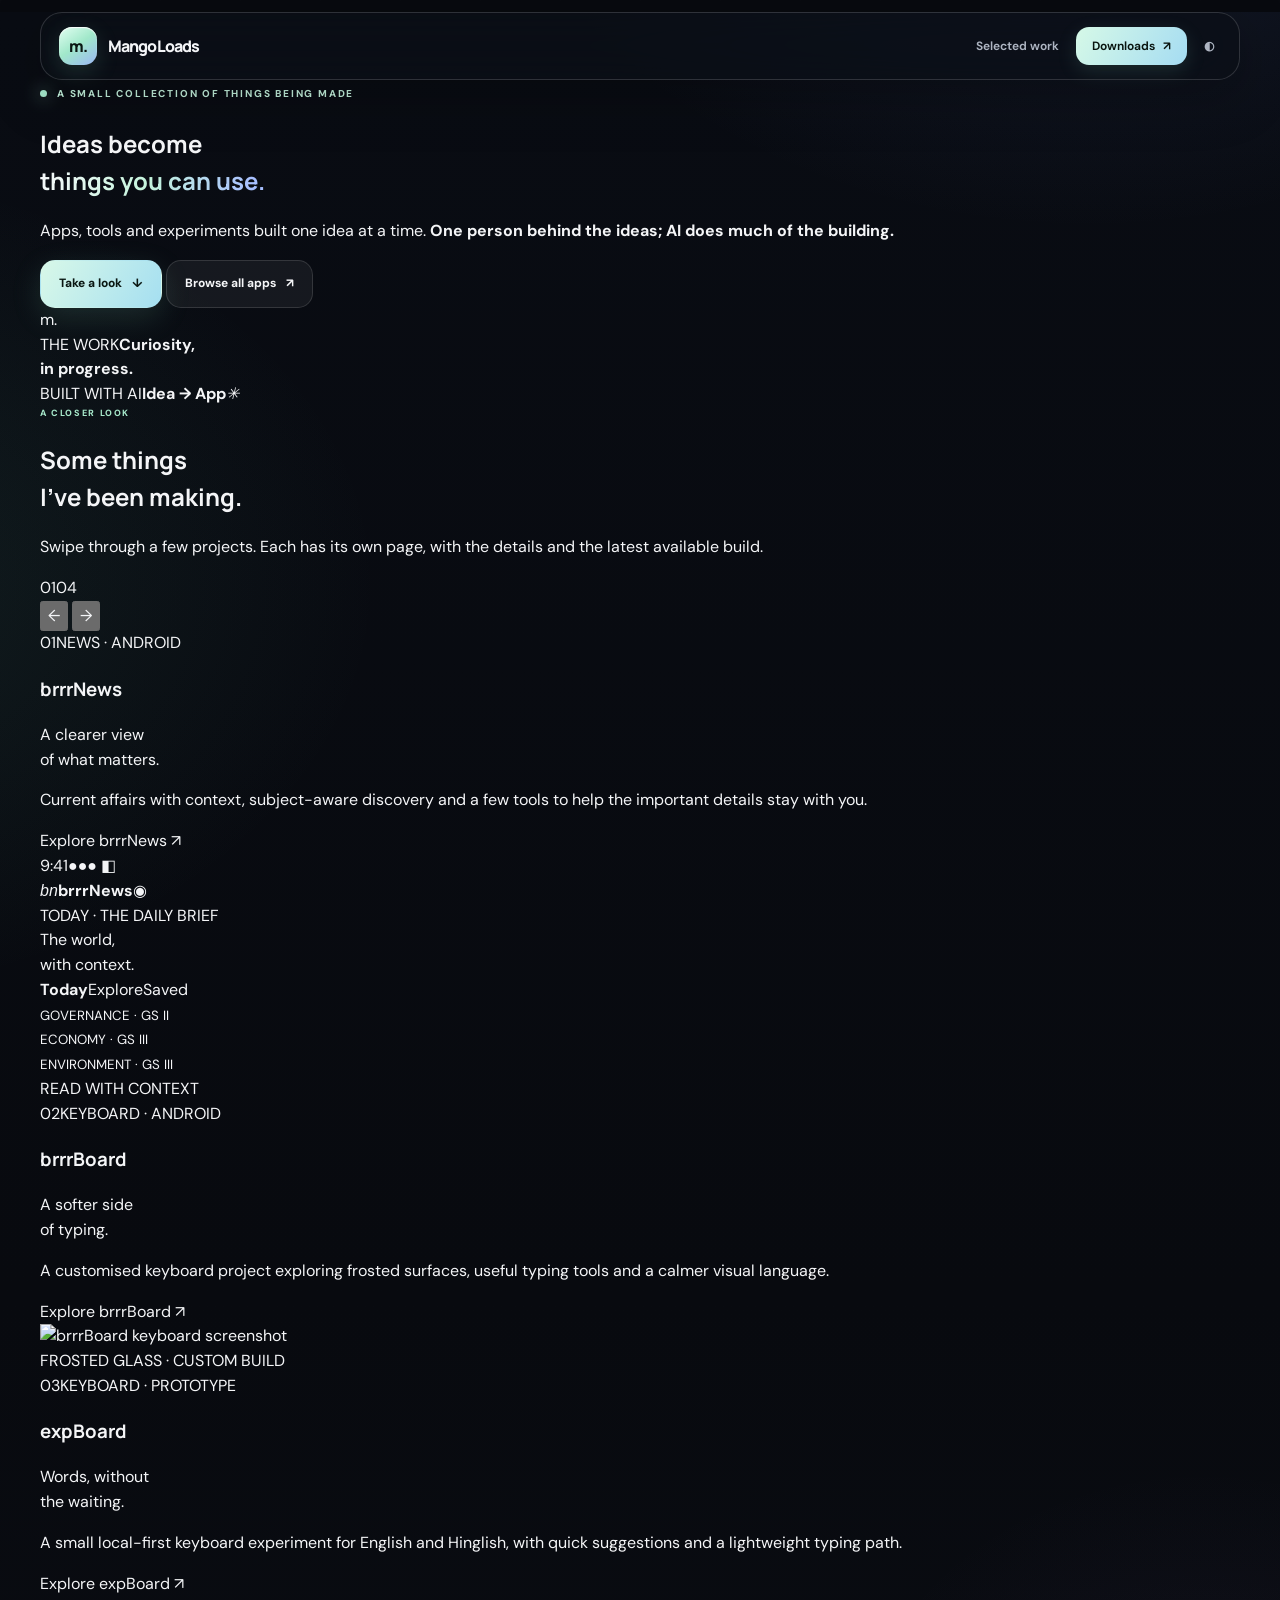
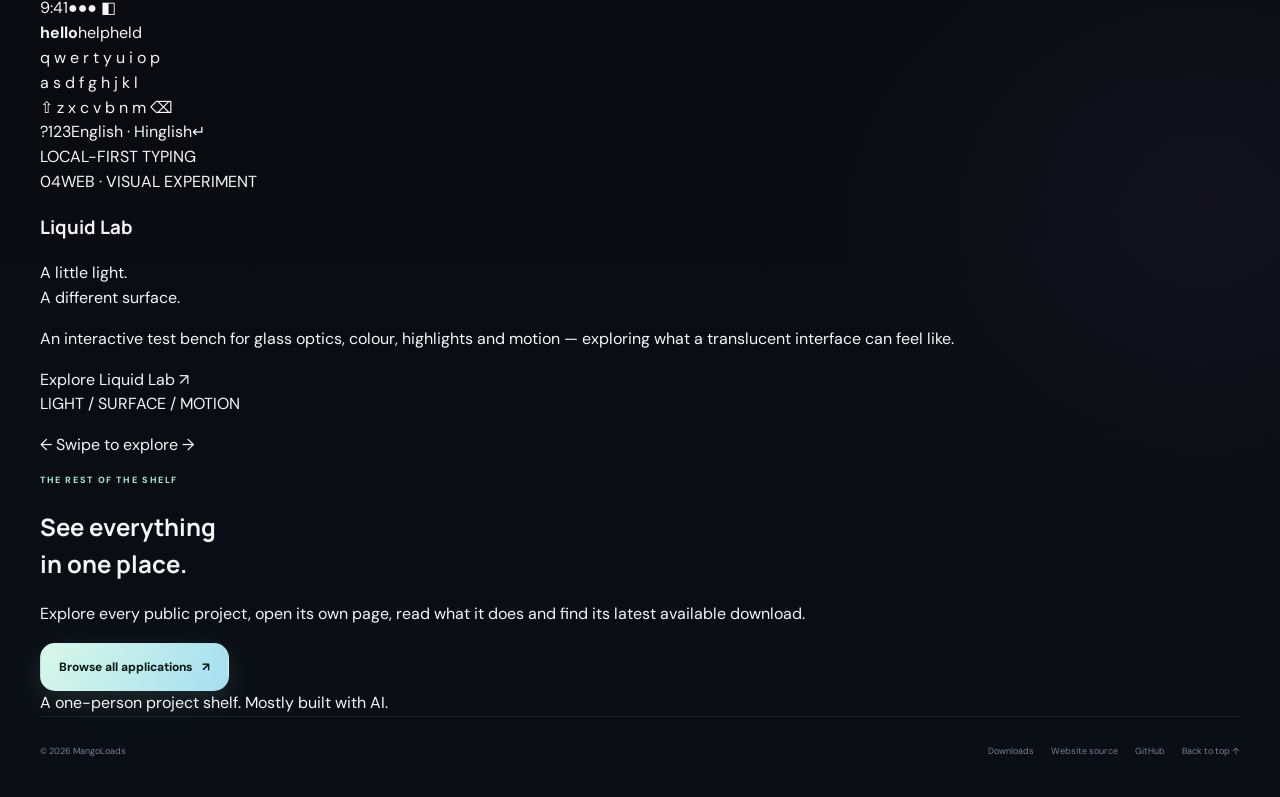
==== commit a0862ac5: "Rebuild homepage as minimal Apple-inspired featured-project experience" ====
--- a/index.html
+++ b/index.html
@@ -3,172 +3,166 @@
 <head>
   <meta charset="utf-8">
   <meta name="viewport" content="width=device-width, initial-scale=1, viewport-fit=cover">
-  <meta name="theme-color" content="#080a0f">
-  <meta name="description" content="MangoLoads is the independent software collection of Batmancpu: Android apps, open-source builds and interactive experiments.">
+  <meta name="theme-color" content="#f5f4f0">
+  <meta name="description" content="MangoLoads — a small collection of apps and experiments, shaped by one person and built mostly with AI.">
   <meta property="og:type" content="website">
-  <meta property="og:title" content="MangoLoads — Independent software, thoughtfully made">
-  <meta property="og:description" content="Apps, experiments and releases by Batmancpu.">
-  <title>MangoLoads — Independent software, thoughtfully made</title>
+  <meta property="og:title" content="MangoLoads">
+  <meta property="og:description" content="A small collection of apps and experiments, built mostly with AI.">
+  <title>MangoLoads</title>
   <link rel="icon" type="image/svg+xml" href="favicon.svg">
   <link rel="stylesheet" href="styles.css">
 </head>
-<body>
+<body class="home-page">
   <header class="topbar">
     <a class="brand" href="index.html" aria-label="MangoLoads home">
       <span class="brand-mark">m.</span>
-      <span class="brand-name">MangoLoads<span> / independent studio</span></span>
+      <span class="brand-name">MangoLoads</span>
     </a>
     <nav class="nav" aria-label="Main navigation">
-      <a href="#work">Projects</a>
-      <a href="#approach">Approach</a>
+      <a href="#selected">Selected work</a>
+      <a href="downloads.html" class="nav-cta">Downloads <span aria-hidden="true">↗</span></a>
       <button class="theme-toggle" type="button" data-theme-toggle aria-label="Switch colour theme" title="Switch colour theme">◐</button>
-      <a class="nav-cta" href="downloads.html">Downloads <span aria-hidden="true">↗</span></a>
     </nav>
   </header>
 
   <main>
-    <section class="container hero" id="top">
-      <div class="hero-copy fade-up">
-        <div class="eyebrow">Independent software · Built in public</div>
-        <h1 class="display">Useful ideas.<br><span class="gradient-text">Thoughtfully made.</span></h1>
-        <p class="hero-lede">MangoLoads is a home for <strong>apps, open-source builds and experiments</strong> — from small tools that solve everyday problems to bigger ideas shaped one detail at a time.</p>
-        <div class="hero-actions">
-          <a class="button primary" href="#work">Explore the work <span aria-hidden="true">↓</span></a>
-          <a class="button subtle" href="downloads.html">Get the apps <span aria-hidden="true">↗</span></a>
+    <section class="home-hero container">
+      <div class="home-hero-copy fade-up">
+        <div class="eyebrow">A small collection of things being made</div>
+        <h1>Ideas become<br><span class="gradient-text">things you can use.</span></h1>
+        <p class="home-intro">Apps, tools and experiments built one idea at a time. <strong>One person behind the ideas; AI does much of the building.</strong></p>
+        <div class="home-hero-actions">
+          <a href="#selected" class="button primary">Take a look <span aria-hidden="true">↓</span></a>
+          <a href="downloads.html" class="button">Browse all apps <span aria-hidden="true">↗</span></a>
         </div>
-        <div class="hero-footnote"><span>Android & web</span><i></i><span>Open source</span><i></i><span>Independent builds</span></div>
       </div>
-
-      <div class="hero-stage fade-up" aria-label="Illustration of the MangoLoads brrrNews app">
-        <div class="stage-glow"></div>
-        <div class="device">
-          <div class="device-screen">
-            <div class="device-island"></div>
-            <div class="device-status"><span>9:41</span><span>●●●  ▰</span></div>
-            <div class="app-top"><div class="app-wordmark"><i>bn</i> brrrNews</div><div class="app-avatar"></div></div>
-            <div class="app-date">Friday · The daily brief</div>
-            <div class="app-headline">The world,<br>with context.</div>
-            <div class="app-subline">News worth understanding. Signal over noise.</div>
-            <div class="app-tabs"><span>Today</span><span>Explore</span><span>Saved</span></div>
-            <div class="story"><div class="story-art"></div><div class="story-content"><div class="story-tag">Governance · GS II</div><div class="story-line"></div><div class="story-line sm"></div></div></div>
-            <div class="story"><div class="story-art blue"></div><div class="story-content"><div class="story-tag">Economy · GS III</div><div class="story-line"></div><div class="story-line sm"></div></div></div>
-            <div class="story"><div class="story-art ochre"></div><div class="story-content"><div class="story-tag">Environment · GS III</div><div class="story-line"></div><div class="story-line sm"></div></div></div>
-            <div class="app-bottom"><span></span><span></span><span></span><span></span></div>
-          </div>
+      <div class="home-hero-art fade-up" aria-hidden="true">
+        <div class="home-glow"></div>
+        <div class="mango-glass">
+          <div class="mango-shine"></div>
+          <div class="mango-mark">m.</div>
         </div>
-        <div class="floating-glass float-card"><div class="float-label">MangoLoads / 01</div><b>Made with intent.</b><small>Less noise. More care.</small><div class="float-orbs"><i></i><i></i><i></i></div></div>
-        <div class="floating-glass float-chip"><i>✳</i><div><span>Curiosity in progress</span><small>Ideas → useful software</small></div></div>
+        <div class="home-float-card home-float-top"><span>THE WORK</span><strong>Curiosity,<br>in progress.</strong></div>
+        <div class="home-float-card home-float-bottom"><span>BUILT WITH AI</span><strong>Idea → App</strong><i>✳</i></div>
+        <div class="home-orbit orbit-a"></div><div class="home-orbit orbit-b"></div>
       </div>
     </section>
 
-    <div class="container proof-strip fade-up" aria-label="Portfolio facts">
-      <div class="proof"><strong>08</strong><span>Public project repositories</span></div>
-      <div class="proof"><strong>03</strong><span>Original apps & experiments</span></div>
-      <div class="proof"><strong>05</strong><span>Community & derivative builds</span></div>
-      <div class="proof"><strong>01</strong><span>Place to find every release</span></div>
-    </div>
+    <section class="selected-section container" id="selected">
+      <div class="selected-heading fade-up">
+        <div>
+          <div class="kicker">A closer look</div>
+          <h2>Some things<br>I've been making.</h2>
+        </div>
+        <p>Swipe through a few projects. Each has its own page, with the details and the latest available build.</p>
+      </div>
 
-    <section class="container section fade-up" id="featured">
-      <div class="section-head">
-        <div><div class="kicker">In focus · 01</div><h2>Current affairs,<br>with a little more context.</h2></div>
-        <p class="section-intro">brrrNews brings a more deliberate reading experience to current affairs: focused discovery, subject-aware organisation and tools for reviewing what you read.</p>
-      </div>
-      <article class="feature-panel">
-        <div class="feature-content">
-          <span class="pill">Original project · Android</span>
-          <h3>brrrNews</h3>
-          <p>A local-first news reader with a UPSC-oriented editorial lens. Follow the day's important stories, organise them by subject, save what matters and use lightweight practice tools to check your understanding.</p>
-          <div class="feature-points"><span>UPSC syllabus mapping</span><span>Saved reading</span><span>Study statistics</span><span>Quiz & practice</span></div>
-          <div class="hero-actions">
-            <a class="button primary" href="downloads.html#brrrnews">Download brrrNews <span aria-hidden="true">↗</span></a>
-            <a class="button" href="https://github.com/Batmancpu/CurrentLens" target="_blank" rel="noopener noreferrer">Explore source</a>
+      <div class="showcase-wrap fade-up">
+        <div class="showcase-controls">
+          <div class="showcase-count"><span id="slideCurrent">01</span><i></i><span id="slideTotal">04</span></div>
+          <div class="showcase-arrows">
+            <button type="button" id="slidePrev" aria-label="Previous project">←</button>
+            <button type="button" id="slideNext" aria-label="Next project">→</button>
           </div>
         </div>
-        <div class="feature-visual" aria-hidden="true">
-          <div class="news-window">
-            <div class="news-window-top"><strong>brrrNews</strong><span>Today · 08:42</span></div>
-            <div class="news-window-head">A clearer view<br>of what matters.</div>
-            <div class="news-window-sub">Stories grouped by topic, subject and context.</div>
-            <div class="news-entry"><div class="news-entry-art"></div><div class="news-entry-copy"><b></b><b></b></div></div>
-            <div class="news-entry"><div class="news-entry-art b"></div><div class="news-entry-copy"><b></b><b></b></div></div>
-            <div class="news-window-foot"><span>GOVERNANCE · GS II</span><span>READING LIST ↗</span></div>
+
+        <div class="showcase-viewport" id="showcaseViewport" aria-label="Featured projects carousel" tabindex="0">
+          <div class="showcase-track" id="showcaseTrack">
+            <article class="showcase-slide slide-news">
+              <a class="slide-link" href="apps/brrrnews/" aria-label="Explore brrrNews"></a>
+              <div class="slide-copy">
+                <div class="slide-overline"><span class="slide-index">01</span><span>NEWS · ANDROID</span></div>
+                <h3>brrrNews</h3>
+                <p class="slide-tagline">A clearer view<br>of what matters.</p>
+                <p class="slide-description">Current affairs with context, subject-aware discovery and a few tools to help the important details stay with you.</p>
+                <a class="slide-more" href="apps/brrrnews/">Explore brrrNews <span>↗</span></a>
+              </div>
+              <div class="slide-visual news-visual" aria-hidden="true">
+                <div class="phone-preview">
+                  <div class="phone-island"></div><div class="phone-status"><span>9:41</span><span>●●● ◧</span></div>
+                  <div class="phone-brand"><i>bn</i><b>brrrNews</b><span>◉</span></div>
+                  <div class="phone-date">TODAY · THE DAILY BRIEF</div>
+                  <div class="phone-heading">The world,<br>with context.</div>
+                  <div class="phone-tabs"><b>Today</b><span>Explore</span><span>Saved</span></div>
+                  <div class="phone-story"><i></i><div><small>GOVERNANCE · GS II</small><b></b><b></b></div></div>
+                  <div class="phone-story blue"><i></i><div><small>ECONOMY · GS III</small><b></b><b></b></div></div>
+                  <div class="phone-story amber"><i></i><div><small>ENVIRONMENT · GS III</small><b></b><b></b></div></div>
+                  <div class="phone-nav"><i></i><i></i><i></i><i></i></div>
+                </div>
+                <div class="visual-caption">READ WITH CONTEXT</div>
+              </div>
+            </article>
+
+            <article class="showcase-slide slide-keyboard">
+              <a class="slide-link" href="apps/brrrboard/" aria-label="Explore brrrBoard"></a>
+              <div class="slide-copy">
+                <div class="slide-overline"><span class="slide-index">02</span><span>KEYBOARD · ANDROID</span></div>
+                <h3>brrrBoard</h3>
+                <p class="slide-tagline">A softer side<br>of typing.</p>
+                <p class="slide-description">A customised keyboard project exploring frosted surfaces, useful typing tools and a calmer visual language.</p>
+                <a class="slide-more" href="apps/brrrboard/">Explore brrrBoard <span>↗</span></a>
+              </div>
+              <div class="slide-visual screenshot-visual">
+                <img src="https://raw.githubusercontent.com/Batmancpu/brrrBoard/main/assets/screenshots/Screenshot_4.png" alt="brrrBoard keyboard screenshot" loading="lazy">
+                <div class="visual-caption">FROSTED GLASS · CUSTOM BUILD</div>
+              </div>
+            </article>
+
+            <article class="showcase-slide slide-ex">
+              <a class="slide-link" href="apps/expboard/" aria-label="Explore expBoard"></a>
+              <div class="slide-copy">
+                <div class="slide-overline"><span class="slide-index">03</span><span>KEYBOARD · PROTOTYPE</span></div>
+                <h3>expBoard</h3>
+                <p class="slide-tagline">Words, without<br>the waiting.</p>
+                <p class="slide-description">A small local-first keyboard experiment for English and Hinglish, with quick suggestions and a lightweight typing path.</p>
+                <a class="slide-more" href="apps/expboard/">Explore expBoard <span>↗</span></a>
+              </div>
+              <div class="slide-visual ex-visual" aria-hidden="true">
+                <div class="ex-device">
+                  <div class="ex-device-top"><span>9:41</span><span>●●● ◧</span></div>
+                  <div class="ex-paper"><div class="ex-paper-line"></div><div class="ex-paper-line short"></div><div class="ex-cursor"></div></div>
+                  <div class="ex-suggestions"><b>hello</b><span>help</span><span>held</span></div>
+                  <div class="ex-keyboard">
+                    <div>q w e r t y u i o p</div><div>a s d f g h j k l</div><div>⇧ z x c v b n m ⌫</div><div class="ex-bottom"><span>?123</span><span>English · Hinglish</span><span>↵</span></div>
+                  </div>
+                </div>
+                <div class="visual-caption">LOCAL-FIRST TYPING</div>
+              </div>
+            </article>
+
+            <article class="showcase-slide slide-liquid">
+              <a class="slide-link" href="apps/liquidlab/" aria-label="Explore Liquid Lab"></a>
+              <div class="slide-copy">
+                <div class="slide-overline"><span class="slide-index">04</span><span>WEB · VISUAL EXPERIMENT</span></div>
+                <h3>Liquid Lab</h3>
+                <p class="slide-tagline">A little light.<br>A different surface.</p>
+                <p class="slide-description">An interactive test bench for glass optics, colour, highlights and motion — exploring what a translucent interface can feel like.</p>
+                <a class="slide-more" href="apps/liquidlab/">Explore Liquid Lab <span>↗</span></a>
+              </div>
+              <div class="slide-visual liquid-visual" aria-hidden="true">
+                <div class="liquid-glow"></div><div class="liquid-shape"></div><div class="liquid-orbit"></div>
+                <div class="liquid-caption">LIGHT / SURFACE / MOTION</div>
+              </div>
+            </article>
           </div>
         </div>
-      </article>
-    </section>
-
-    <section class="container section fade-up" id="work">
-      <div class="section-head">
-        <div><div class="kicker">The collection · 02</div><h2>Made, modified<br>and still evolving.</h2></div>
-        <p class="section-intro">A transparent catalogue of public work. Original projects are separated from forks and compiled builds, with source repositories and release history kept close at hand.</p>
-      </div>
-      <div class="project-toolbar">
-        <div class="filter-row" role="group" aria-label="Filter projects">
-          <button class="filter active" type="button" data-filter="all">Everything</button>
-          <button class="filter" type="button" data-filter="original">Original work</button>
-          <button class="filter" type="button" data-filter="community">Forks & builds</button>
-        </div>
-        <label class="search" aria-label="Search projects">
-          <svg viewBox="0 0 24 24" fill="none" stroke="currentColor" stroke-width="1.8" aria-hidden="true"><circle cx="10.8" cy="10.8" r="6.8"/><path d="m16 16 5 5"/></svg>
-          <input id="projectSearch" type="search" placeholder="Find a project…" autocomplete="off">
-        </label>
-      </div>
-
-      <div class="projects-grid" id="projectGrid">
-        <article class="project-card" data-kind="original" data-search="brrrnews currentlens android news reader upsc current affairs"><div class="project-media clean"><div class="project-symbol">bn</div></div><div class="project-body"><div class="project-meta"><span>Android · News</span><span class="project-type original">Original</span></div><h3>brrrNews</h3><p>A local-first current-affairs reader with an editorial lens for UPSC, saved reading and practice tools.</p><div class="project-bottom"><a href="downloads.html#brrrnews">Get the app ↗</a><a class="source-link" href="https://github.com/Batmancpu/CurrentLens" target="_blank" rel="noopener noreferrer">Source ↗</a></div></div></article>
-
-        <article class="project-card" data-kind="original" data-search="expboard expmango android keyboard hinglish offline typing"><div class="project-media clean amber"><div class="project-symbol">ex</div></div><div class="project-body"><div class="project-meta"><span>Android · Keyboard</span><span class="project-type original">Original</span></div><h3>expBoard</h3><p>A lightweight keyboard prototype focused on fast English and Hinglish typing, adaptive vocabulary and privacy.</p><div class="project-bottom"><a href="downloads.html#expboard">Get the build ↗</a><a class="source-link" href="https://github.com/Batmancpu/expmango" target="_blank" rel="noopener noreferrer">Source ↗</a></div></div></article>
-
-        <article class="project-card" data-kind="original" data-search="liquid lab react typescript glass optics interactive experiment web"><div class="project-media clean violet"><div class="project-symbol">✧</div></div><div class="project-body"><div class="project-meta"><span>Web · Visual lab</span><span class="project-type original">Original</span></div><h3>Liquid Lab</h3><p>An interactive laboratory exploring glass optics, refraction, ambient illumination and cross-window haze.</p><div class="project-bottom"><a href="downloads.html#liquidlab">Get the build ↗</a><a class="source-link" href="https://github.com/Batmancpu/liquid" target="_blank" rel="noopener noreferrer">Source ↗</a></div></div></article>
-
-        <article class="project-card" data-kind="community" data-search="brrrboard frostkeys heliboard keyboard android frosted glass fork"><div class="project-media"><img src="https://raw.githubusercontent.com/Batmancpu/brrrBoard/main/assets/screenshots/Screenshot_4.png" alt="brrrBoard keyboard interface screenshot" loading="lazy"></div><div class="project-body"><div class="project-meta"><span>Android · Keyboard</span><span class="project-type">Upstream fork</span></div><h3>brrrBoard / FrostKeys</h3><p>A customised HeliBoard-derived keyboard repository exploring frosted-glass UI and typing features.</p><div class="project-bottom"><a href="downloads.html#brrrboard">View latest build ↗</a><a class="source-link" href="https://github.com/Batmancpu/brrrBoard" target="_blank" rel="noopener noreferrer">Source ↗</a></div></div></article>
-
-        <article class="project-card" data-kind="community" data-search="dictate keyboard dictator speech transcription whisper android fork compile"><div class="project-media"><img src="https://raw.githubusercontent.com/Batmancpu/Dictator-/main/img/banner_01_en-EN.png" alt="Dictate Keyboard dictation interface" loading="lazy"></div><div class="project-body"><div class="project-meta"><span>Android · Voice typing</span><span class="project-type">Compiled fork</span></div><h3>Dictate Keyboard</h3><p>A compiled distribution of the upstream Dictate keyboard, built around voice dictation and speech-to-text engines.</p><div class="project-bottom"><a href="downloads.html#dictate">Download APK ↗</a><a class="source-link" href="https://github.com/Batmancpu/Dictator-" target="_blank" rel="noopener noreferrer">Source ↗</a></div></div></article>
-
-        <article class="project-card" data-kind="community" data-search="metrolist music youtube music android coloros fork"><div class="project-media"><img src="https://raw.githubusercontent.com/Batmancpu/Metrolist/main/fastlane/metadata/android/en-US/images/screenshots/screenshot_2.png" alt="Metrolist music player interface" loading="lazy"></div><div class="project-body"><div class="project-meta"><span>Android · Music</span><span class="project-type">Upstream fork</span></div><h3>Metrolist Fluid</h3><p>A personalised build of the open-source Metrolist YouTube Music client, with a fluid visual treatment.</p><div class="project-bottom"><a href="downloads.html#metrolist">Download APK ↗</a><a class="source-link" href="https://github.com/Batmancpu/Metrolist" target="_blank" rel="noopener noreferrer">Source ↗</a></div></div></article>
-
-        <article class="project-card" data-kind="community" data-search="bitchord bit chord music player android youtube music fork"><div class="project-media"><img src="https://raw.githubusercontent.com/Batmancpu/Bitchordfc/main/Banner.png" alt="BitChord music player banner" loading="lazy"></div><div class="project-body"><div class="project-meta"><span>Android · Music</span><span class="project-type">Upstream fork</span></div><h3>BitChord FC</h3><p>A personalised fork of BitChord, a music client with an Apple Music-inspired visual direction.</p><div class="project-bottom"><a href="downloads.html#bitchord">Download APK ↗</a><a class="source-link" href="https://github.com/Batmancpu/Bitchordfc" target="_blank" rel="noopener noreferrer">Source ↗</a></div></div></article>
-
-        <article class="project-card" data-kind="community" data-search="afusekt infusekt release archive media player android fork"><div class="project-media clean blue"><div class="project-symbol">af</div></div><div class="project-body"><div class="project-meta"><span>Android · Media</span><span class="project-type">Release archive</span></div><h3>AfuseKt</h3><p>A release archive for the upstream AfuseKt application. This repository does not contain an attached GitHub APK release.</p><div class="project-bottom"><a href="downloads.html#afusekt">Release status ↗</a><a class="source-link" href="https://github.com/Batmancpu/InfuseKt-release" target="_blank" rel="noopener noreferrer">Repository ↗</a></div></div></article>
-      </div>
-      <div class="empty-state" id="emptyProjects">No projects match that search. Try another name or category.</div>
-    </section>
-
-    <section class="container section fade-up" id="approach">
-      <div class="section-head">
-        <div><div class="kicker">The philosophy · 03</div><h2>Care is visible<br>in the details.</h2></div>
-        <p class="section-intro">A good tool should stay out of the way, respect the person using it and feel coherent from the first tap to the last screen.</p>
-      </div>
-      <div class="principles">
-        <article class="principle"><div class="principle-icon">◇</div><h3>Useful first</h3><p>Start with a real problem. Add complexity only when it makes the experience measurably better.</p></article>
-        <article class="principle"><div class="principle-icon">⌁</div><h3>Privacy by default</h3><p>Prefer local-first behaviour, transparent dependencies and intentional network access where the project allows it.</p></article>
-        <article class="principle"><div class="principle-icon">✧</div><h3>Polish with purpose</h3><p>Responsive layouts, readable type, restrained motion and tactile details should support the product — not distract from it.</p></article>
+        <div class="showcase-progress" aria-hidden="true"><span id="slideProgress"></span></div>
+        <p class="showcase-hint"><span>←</span> Swipe to explore <span>→</span></p>
       </div>
     </section>
 
-    <section class="container section fade-up">
-      <div class="download-callout">
-        <div class="download-callout-inner">
-          <div><div class="kicker">The download shelf</div><h2>Your next install is one click away.</h2><p>Find the latest APKs, build identifiers, release dates and source repositories in one place. Preview builds are labelled clearly.</p></div>
-          <div class="callout-actions"><a class="button primary" href="downloads.html">Open downloads <span aria-hidden="true">↗</span></a><a class="button" href="https://github.com/Batmancpu" target="_blank" rel="noopener noreferrer">GitHub profile</a></div>
-        </div>
-      </div>
-    </section>
-
-    <section class="container section fade-up" id="about">
-      <div class="section-head">
-        <div><div class="kicker">Behind MangoLoads · 04</div><h2>One builder.<br>A growing shelf.</h2></div>
-        <p class="section-intro">MangoLoads is the personal home of Batmancpu’s public projects — a place to follow the work, find the source and install available builds.</p>
-      </div>
-      <div class="about-card">
-        <div class="about-person"><img class="avatar" src="https://avatars.githubusercontent.com/u/261216860?v=4" alt="Batmancpu GitHub avatar" loading="lazy"><div><h3>Batmancpu</h3><p>Independent builder · Android · Open source</p></div></div>
-        <a class="button" href="https://github.com/Batmancpu" target="_blank" rel="noopener noreferrer">Follow on GitHub ↗</a>
-      </div>
+    <section class="home-end container fade-up">
+      <div class="home-end-orb"></div>
+      <div class="kicker">The rest of the shelf</div>
+      <h2>See everything<br>in one place.</h2>
+      <p>Explore every public project, open its own page, read what it does and find its latest available download.</p>
+      <a class="button primary" href="downloads.html">Browse all applications <span>↗</span></a>
+      <div class="home-end-foot">A one-person project shelf. Mostly built with AI.</div>
     </section>
   </main>
 
   <footer class="container footer">
-    <span>© <span data-year></span> MangoLoads. Built with care.</span>
+    <span>© <span data-year></span> MangoLoads</span>
     <div class="footer-links"><a href="downloads.html">Downloads</a><a href="https://github.com/Batmancpu/mangoloads" target="_blank" rel="noopener noreferrer">Website source</a><a href="https://github.com/Batmancpu" target="_blank" rel="noopener noreferrer">GitHub</a><a href="#top">Back to top ↑</a></div>
   </footer>
   <script src="site.js" defer></script>
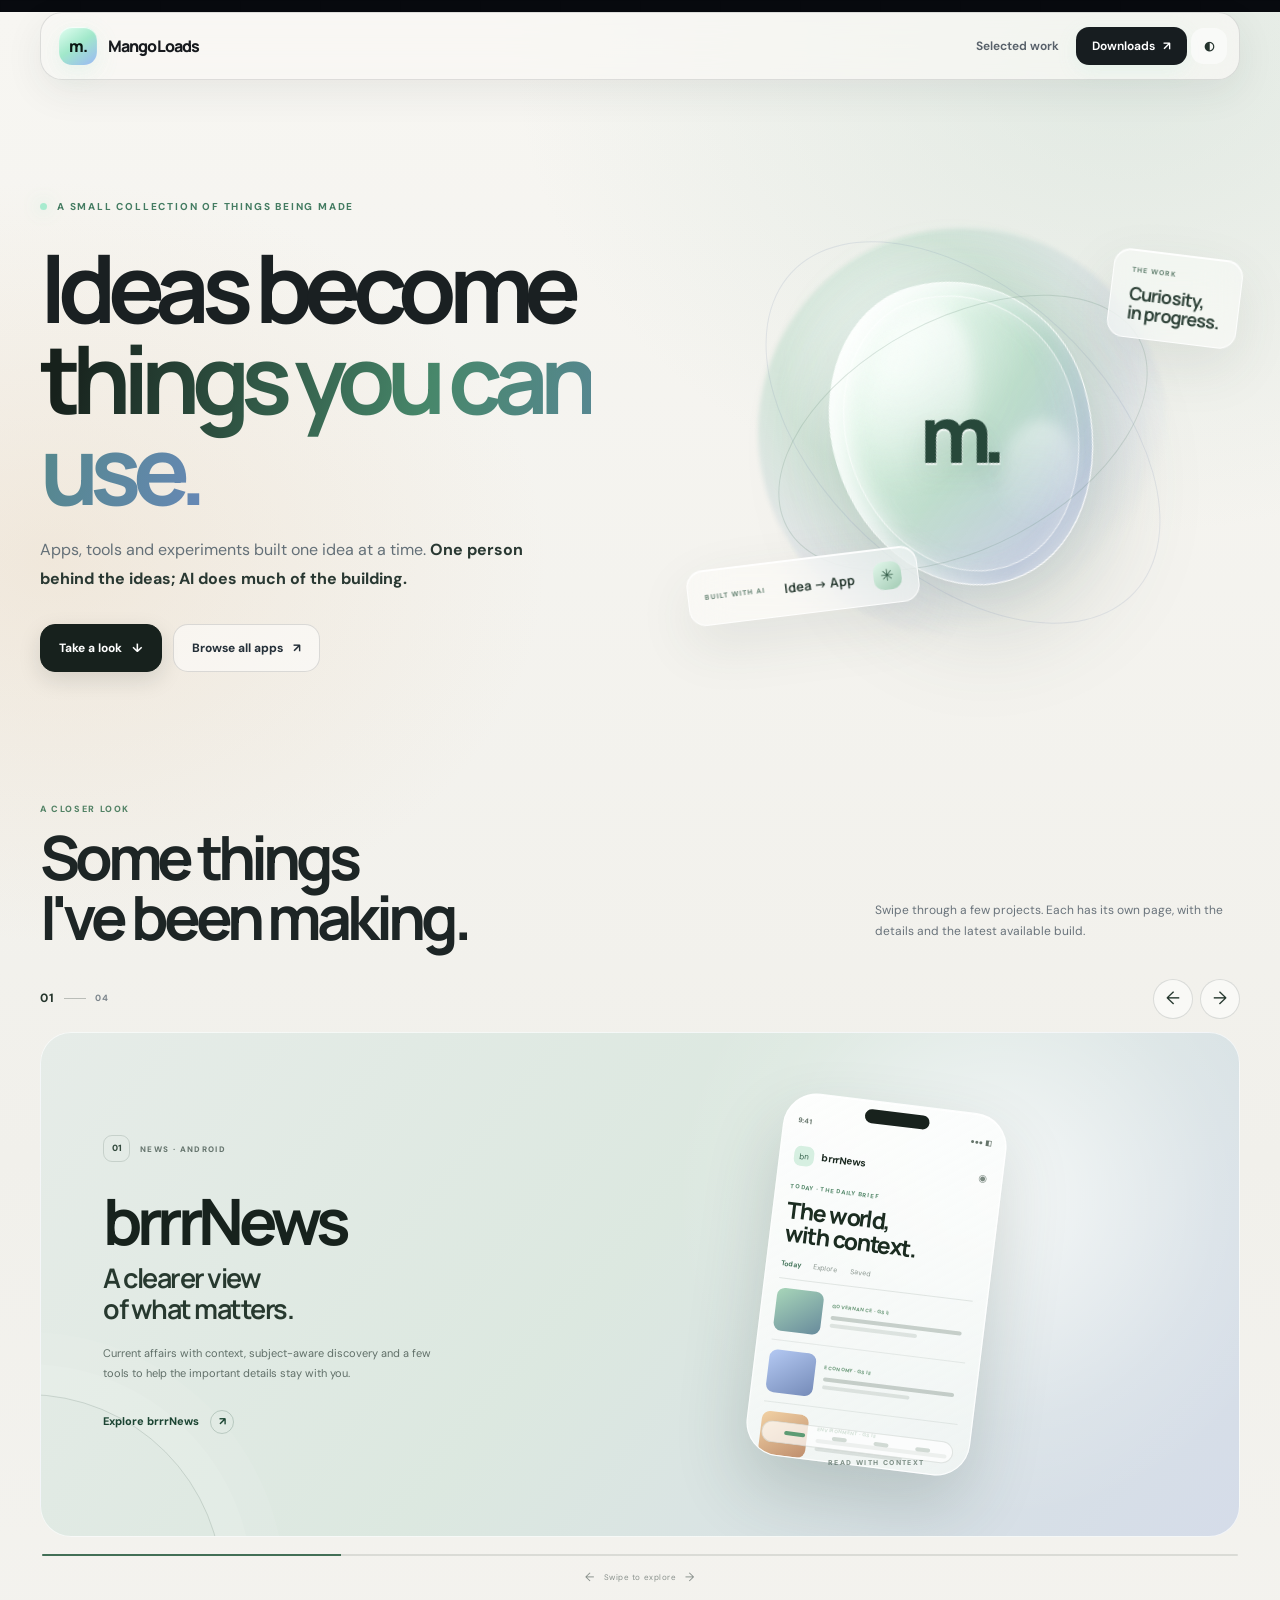
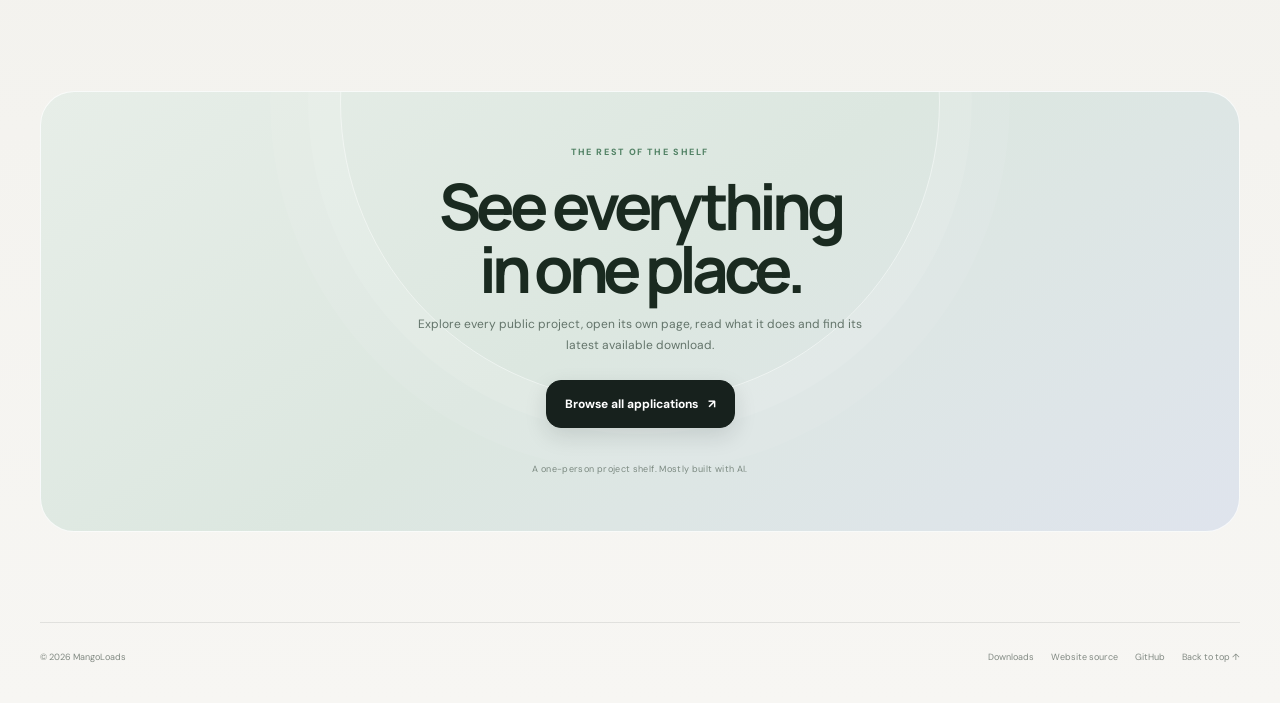
==== commit f5848ab5: "Add homepage top anchor" ====
--- a/index.html
+++ b/index.html
@@ -26,7 +26,7 @@
   </header>
 
   <main>
-    <section class="home-hero container">
+    <section class="home-hero container" id="top">
       <div class="home-hero-copy fade-up">
         <div class="eyebrow">A small collection of things being made</div>
         <h1>Ideas become<br><span class="gradient-text">things you can use.</span></h1>
--- a/styles.css
+++ b/styles.css
@@ -405,3 +405,452 @@
   *,*::before,*::after { scroll-behavior:auto !important; animation-duration:.01ms !important; animation-iteration-count:1 !important; transition-duration:.01ms !important; }
   .fade-up { opacity:1; transform:none; }
 }
+
+
+/* ── MangoLoads product-first experience ───────────────────────────── */
+body.home-page {
+  color-scheme:light;
+  --bg:#f4f3ef; --text:#171a1e; --muted:#68717a; --subtle:#858c93;
+  --stroke:rgba(30,38,44,.14); --stroke-soft:rgba(30,38,44,.09);
+  --mint:#277c5b;
+  background:
+    radial-gradient(900px 700px at 88% 2%,rgba(186,211,199,.36),transparent 68%),
+    radial-gradient(730px 560px at 4% 24%,rgba(231,205,174,.3),transparent 68%),
+    linear-gradient(180deg,#f7f6f2 0%,#f1f0eb 50%,#f7f6f3 100%);
+}
+body.home-page::before { opacity:.12; background-image:linear-gradient(rgba(30,38,44,.075) 1px,transparent 1px),linear-gradient(90deg,rgba(30,38,44,.075) 1px,transparent 1px); }
+body.home-page .topbar { background:rgba(249,248,245,.76); border-color:rgba(30,38,44,.12); box-shadow:0 12px 38px rgba(38,47,54,.075); }
+body.home-page .brand-name { color:#171a1e; font-weight:800; }
+body.home-page .nav a { color:#58616a; }
+body.home-page .nav a:hover { color:#171a1e; background:rgba(30,38,44,.055); }
+body.home-page .nav .nav-cta { color:#fff; background:#171d20; }
+body.home-page .theme-toggle { color:#25332d; border-color:rgba(30,38,44,.12); background:rgba(255,255,255,.54); }
+body.home-page .eyebrow { color:#447c62; }
+body.home-page .gradient-text { background-image:linear-gradient(105deg,#17211c 5%,#47876a 55%,#6688b6 100%); }
+body.home-page .button { color:#253039; background:rgba(255,255,255,.5); border-color:rgba(30,38,44,.14); }
+body.home-page .button.primary { color:#fff; background:#17211d; border-color:#17211d; box-shadow:0 8px 22px rgba(23,33,29,.13); }
+body.home-page .button.primary:hover { color:#fff; background:#2b4036; }
+body.home-page .home-hero { min-height:690px; display:grid; grid-template-columns:1.05fr .95fr; align-items:center; gap:35px; padding-top:90px; padding-bottom:75px; }
+.home-hero-copy { position:relative; z-index:2; }
+.home-hero h1 { max-width:760px; margin:24px 0 22px; font:700 clamp(60px,7.4vw,100px)/.96 "Manrope","DM Sans",sans-serif; letter-spacing:-.09em; color:#1a2022; }
+.home-intro { max-width:530px; color:#647078; font-size:16px; line-height:1.8; }
+.home-intro strong { color:#293832; font-weight:700; }
+.home-hero-actions { display:flex; flex-wrap:wrap; gap:11px; margin-top:30px; }
+.home-hero-art { position:relative; min-height:500px; display:grid; place-items:center; isolation:isolate; }
+.home-glow { position:absolute; width:410px; height:410px; border-radius:50%; background:radial-gradient(circle at 35% 32%,rgba(255,255,255,.98),rgba(194,222,206,.62) 32%,rgba(170,184,219,.19) 59%,transparent 73%); filter:blur(2px); }
+.mango-glass {
+  position:relative; width:260px; height:310px; border-radius:46% 54% 49% 51% / 48% 46% 54% 52%;
+  display:grid; place-items:center; transform:rotate(-17deg);
+  border:1px solid rgba(255,255,255,.9);
+  background:linear-gradient(143deg,rgba(255,255,255,.9),rgba(231,250,238,.52) 27%,rgba(153,198,177,.35) 53%,rgba(134,158,202,.3) 80%,rgba(255,255,255,.62));
+  box-shadow:inset 13px 10px 23px rgba(255,255,255,.84),inset -15px -18px 29px rgba(94,124,155,.15),0 43px 100px rgba(67,91,83,.18),0 0 65px rgba(164,203,180,.22);
+  backdrop-filter:blur(17px) saturate(160%); -webkit-backdrop-filter:blur(17px) saturate(160%);
+  animation:mango-float 9s ease-in-out infinite;
+}
+.mango-glass::before { content:""; position:absolute; inset:13px; border:1px solid rgba(255,255,255,.68); border-radius:inherit; box-shadow:inset 0 0 24px rgba(255,255,255,.28); }
+.mango-glass::after { content:""; position:absolute; width:105px; height:190px; top:16px; left:45px; border-radius:100%; transform:rotate(25deg); background:linear-gradient(180deg,rgba(255,255,255,.6),rgba(255,255,255,0)); filter:blur(8px); }
+.mango-shine { position:absolute; right:31px; bottom:42px; width:75px; height:105px; border-radius:100%; transform:rotate(25deg); background:linear-gradient(180deg,rgba(255,255,255,.42),transparent); filter:blur(7px); }
+.mango-mark { position:relative; z-index:2; color:#27483a; font:800 79px "Manrope",sans-serif; letter-spacing:-.13em; text-shadow:0 2px 1px rgba(255,255,255,.8),0 12px 26px rgba(40,86,64,.16); transform:rotate(17deg) translateX(-5px); }
+.home-float-card { position:absolute; z-index:3; border:1px solid rgba(255,255,255,.83); border-radius:17px; background:rgba(255,255,255,.43); backdrop-filter:blur(22px) saturate(155%); -webkit-backdrop-filter:blur(22px) saturate(155%); box-shadow:0 20px 55px rgba(57,79,68,.1),inset 0 1px rgba(255,255,255,.9); }
+.home-float-card span { display:block; color:#658272; font-size:7px; font-weight:800; letter-spacing:.14em; }
+.home-float-top { top:71px; right:0; padding:15px 18px; transform:rotate(7deg); animation:float-slow 8s ease-in-out infinite; }
+.home-float-top strong { display:block; margin-top:8px; color:#2e4238; font:700 18px/1.05 "Manrope",sans-serif; letter-spacing:-.05em; }
+.home-float-bottom { bottom:69px; left:0; display:flex; align-items:center; gap:19px; padding:13px 16px; transform:rotate(-7deg); animation:float-slow 9s ease-in-out infinite reverse; }
+.home-float-bottom strong { color:#2b3d34; font:700 13px "Manrope",sans-serif; }
+.home-float-bottom i { display:grid; place-items:center; width:28px; height:28px; border-radius:10px; background:linear-gradient(145deg,#e2f7eb,#a2cbb4); color:#315a46; font-style:normal; }
+.home-orbit { position:absolute; border:1px solid rgba(91,132,112,.2); border-radius:50%; transform:rotate(-28deg); }
+.orbit-a { width:400px; height:230px; }
+.orbit-b { width:470px; height:285px; transform:rotate(43deg); border-color:rgba(118,140,174,.16); }
+@keyframes mango-float { 0%,100%{translate:0 0;transform:rotate(-17deg)} 50%{translate:0 -13px;transform:rotate(-13deg)} }
+
+.selected-section { padding:33px 0 105px; }
+.selected-heading { display:flex; align-items:end; justify-content:space-between; gap:25px; margin-bottom:31px; }
+.selected-heading h2 { margin:10px 0 0; color:#1d2525; font:700 clamp(39px,5vw,61px)/.99 "Manrope",sans-serif; letter-spacing:-.08em; }
+.selected-heading p { max-width:365px; margin:0 0 5px; color:#69737b; font-size:12px; line-height:1.8; }
+body.home-page .kicker { color:#528265; }
+.showcase-wrap { position:relative; }
+.showcase-controls { display:flex; justify-content:space-between; align-items:center; margin-bottom:13px; }
+.showcase-count { display:flex; align-items:center; gap:9px; color:#7c858c; font-size:9px; font-weight:750; letter-spacing:.1em; }
+.showcase-count span:first-child { color:#25352c; font-size:12px; }
+.showcase-count i { width:22px; height:1px; background:rgba(40,55,47,.28); }
+.showcase-arrows { display:flex; gap:7px; }
+.showcase-arrows button { width:40px; height:40px; border:1px solid rgba(32,47,39,.14); border-radius:50%; background:rgba(255,255,255,.55); color:#26382f; font-size:18px; cursor:pointer; transition:.2s ease; }
+.showcase-arrows button:hover { background:#202c27; color:#fff; border-color:#202c27; }
+.showcase-viewport { overflow:hidden; border-radius:31px; outline:none; touch-action:pan-y pinch-zoom; }
+.showcase-viewport:focus-visible { box-shadow:0 0 0 3px rgba(64,126,94,.28); }
+.showcase-track { display:flex; transition:transform .65s cubic-bezier(.22,.72,.2,1); will-change:transform; }
+.showcase-slide { position:relative; isolation:isolate; flex:0 0 100%; min-width:0; min-height:505px; overflow:hidden; display:grid; grid-template-columns:.85fr 1.15fr; align-items:center; gap:28px; padding:49px clamp(25px,5vw,62px); border:1px solid rgba(255,255,255,.72); border-radius:31px; background:linear-gradient(130deg,#e6ece8,#dce8e0 48%,#d5dce9); }
+.showcase-slide::before { content:""; position:absolute; z-index:-1; width:650px; height:650px; right:-80px; top:-160px; border-radius:50%; background:radial-gradient(circle,rgba(255,255,255,.75),rgba(255,255,255,.13) 49%,transparent 70%); }
+.showcase-slide::after { content:""; position:absolute; z-index:-1; width:390px; height:390px; left:-210px; bottom:-250px; border:1px solid rgba(46,73,60,.15); border-radius:50%; box-shadow:0 0 0 30px rgba(255,255,255,.08),0 0 0 62px rgba(255,255,255,.05); }
+.slide-keyboard { background:linear-gradient(130deg,#e9eaf0,#dce0e9 52%,#d2d9e8); }
+.slide-ex { background:linear-gradient(130deg,#f2eade,#eee2d0 52%,#e6d9cc); }
+.slide-liquid { background:linear-gradient(130deg,#dce8e9,#dbe2f0 55%,#e5def0); }
+.slide-link { position:absolute; z-index:1; inset:0; }
+.slide-copy { position:relative; z-index:2; max-width:380px; pointer-events:none; }
+.slide-overline { display:flex; align-items:center; gap:10px; color:#67766f; font-size:8px; font-weight:850; letter-spacing:.17em; }
+.slide-index { display:grid; place-items:center; width:27px; height:27px; border:1px solid rgba(46,73,60,.16); border-radius:9px; color:#334a3d; font-size:9px; letter-spacing:0; }
+.showcase-slide h3 { margin:28px 0 10px; color:#17221d; font:700 clamp(43px,5vw,65px)/.98 "Manrope",sans-serif; letter-spacing:-.085em; }
+.slide-tagline { margin:0; color:#27392f; font:650 clamp(20px,2.2vw,27px)/1.14 "Manrope",sans-serif; letter-spacing:-.055em; }
+.slide-description { max-width:340px; margin:18px 0 25px; color:#606f68; font-size:11px; line-height:1.85; }
+.slide-more { position:relative; z-index:3; display:inline-flex; align-items:center; gap:11px; color:#1c4533; font-size:11px; font-weight:800; pointer-events:auto; }
+.slide-more span { display:grid; place-items:center; width:24px; height:24px; border:1px solid rgba(27,69,51,.2); border-radius:50%; transition:transform .2s ease; }
+.slide-more:hover span { transform:translate(3px,-2px); }
+.slide-visual { position:relative; min-width:0; min-height:380px; display:grid; place-items:center; pointer-events:none; }
+.phone-preview {
+  position:relative; width:225px; height:365px; padding:23px 14px 14px; overflow:hidden; border:1px solid rgba(255,255,255,.85);
+  border-radius:34px; background:linear-gradient(145deg,rgba(255,255,255,.92),rgba(245,249,246,.75)); box-shadow:inset 0 1px 1px white,0 32px 70px rgba(47,70,59,.2); transform:rotate(7deg);
+}
+.phone-island { position:absolute; top:8px; left:50%; translate:-50% 0; width:65px; height:14px; border-radius:20px; background:#18221d; }
+.phone-status { display:flex; justify-content:space-between; color:#66756b; font-size:7px; font-weight:800; }
+.phone-brand { display:flex; align-items:center; gap:7px; margin-top:19px; color:#18271e; font-size:10px; }
+.phone-brand i { display:grid; place-items:center; width:20px; height:20px; border-radius:7px; background:#d6efe1; color:#37634e; font-style:normal; font-size:8px; }
+.phone-brand span { margin-left:auto; color:#7c8a82; }
+.phone-date { margin-top:17px; color:#5b8d70; font-size:6px; font-weight:850; letter-spacing:.13em; }
+.phone-heading { margin-top:7px; color:#1b2c21; font:750 23px/1.02 "Manrope",sans-serif; letter-spacing:-.065em; }
+.phone-tabs { display:flex; gap:13px; margin-top:14px; border-bottom:1px solid rgba(48,74,57,.12); padding-bottom:8px; color:#89958e; font-size:7px; }
+.phone-tabs b { color:#46765c; }
+.phone-story { display:flex; align-items:center; gap:9px; padding:9px 0; border-bottom:1px solid rgba(48,74,57,.09); }
+.phone-story>i { display:block; width:47px; height:43px; border-radius:8px; background:linear-gradient(145deg,#a8d6b9,#688b9c); }
+.phone-story.blue>i { background:linear-gradient(145deg,#b4c9f3,#758bb8); }
+.phone-story.amber>i { background:linear-gradient(145deg,#f2d2a5,#bf8e6d); }
+.phone-story div { flex:1; }
+.phone-story small { display:block; color:#6b9979; font-size:5px; font-weight:850; letter-spacing:.08em; }
+.phone-story b { display:block; width:95%; height:4px; margin-top:6px; border-radius:4px; background:rgba(42,64,48,.23); }
+.phone-story b+b { width:63%; margin-top:4px; background:rgba(42,64,48,.12); }
+.phone-nav { position:absolute; bottom:12px; left:15px; right:15px; display:flex; justify-content:space-around; padding:8px; border:1px solid rgba(48,74,57,.13); border-radius:13px; background:rgba(255,255,255,.7); }
+.phone-nav i { width:15px; height:4px; border-radius:4px; background:rgba(60,95,71,.22); }
+.phone-nav i:first-child { width:21px; background:#5d9b74; }
+.visual-caption { position:absolute; bottom:6px; left:50%; translate:-50% 0; color:rgba(45,70,56,.58); font-size:7px; font-weight:850; letter-spacing:.2em; white-space:nowrap; }
+.screenshot-visual img { width:min(340px,90%); max-height:395px; object-fit:contain; filter:drop-shadow(0 30px 35px rgba(38,50,68,.2)); transform:rotate(3deg); border-radius:19px; }
+.ex-device { width:315px; padding:14px; border:1px solid rgba(255,255,255,.8); border-radius:30px; background:linear-gradient(140deg,rgba(255,255,255,.87),rgba(255,255,255,.5)); box-shadow:inset 0 1px white,0 30px 70px rgba(99,73,42,.17); transform:rotate(-4deg); }
+.ex-device-top { display:flex; justify-content:space-between; color:#867b6b; font-size:7px; font-weight:800; }
+.ex-paper { position:relative; min-height:85px; padding:20px 10px; margin-top:10px; border:1px solid rgba(84,74,60,.09); border-radius:12px; background:rgba(255,255,255,.6); }
+.ex-paper-line { width:80%; height:6px; border-radius:5px; background:rgba(69,73,72,.27); }
+.ex-paper-line.short { width:55%; margin-top:8px; background:rgba(69,73,72,.14); }
+.ex-cursor { position:absolute; left:56%; top:36px; width:2px; height:16px; background:#668e74; }
+.ex-suggestions { display:flex; justify-content:space-around; padding:11px 6px; color:#8c8377; font-size:8px; }
+.ex-suggestions b { color:#4a725b; }
+.ex-keyboard { padding:10px 7px 7px; border:1px solid rgba(255,255,255,.8); border-radius:15px; background:linear-gradient(150deg,#e6e9e6,#d6dbd9); box-shadow:inset 0 1px white; color:#6c756f; }
+.ex-keyboard>div { display:flex; justify-content:space-around; margin-bottom:6px; font-size:8px; }
+.ex-keyboard>div:not(.ex-bottom) { padding:8px 3px; border:1px solid rgba(255,255,255,.9); border-radius:7px; background:linear-gradient(180deg,#fff,#e9eeeb); box-shadow:0 2px 2px rgba(63,75,66,.1); }
+.ex-keyboard .ex-bottom { margin:0; padding:7px 3px 2px; font-size:7px; }
+.liquid-visual { overflow:visible; }
+.liquid-glow { position:absolute; width:350px; height:350px; border-radius:50%; background:radial-gradient(circle at 38% 30%,rgba(255,255,255,.88),rgba(144,206,210,.45) 29%,rgba(137,152,218,.25) 53%,transparent 72%); filter:blur(2px); }
+.liquid-shape { position:relative; width:275px; height:225px; border:1px solid rgba(255,255,255,.95); border-radius:36% 64% 57% 43% / 49% 42% 58% 51%; transform:rotate(-22deg); background:linear-gradient(140deg,rgba(255,255,255,.8),rgba(211,247,237,.35) 32%,rgba(134,176,230,.38) 62%,rgba(255,255,255,.55)); box-shadow:inset 11px 8px 22px rgba(255,255,255,.9),inset -10px -12px 24px rgba(105,136,186,.18),0 35px 80px rgba(79,101,135,.2); backdrop-filter:blur(15px) saturate(180%); }
+.liquid-shape::before { content:""; position:absolute; inset:11px; border:1px solid rgba(255,255,255,.7); border-radius:inherit; box-shadow:inset 0 0 23px rgba(255,255,255,.28); }
+.liquid-shape::after { content:""; position:absolute; top:15px; left:50px; width:95px; height:130px; border-radius:50%; background:linear-gradient(120deg,rgba(255,255,255,.8),transparent); filter:blur(8px); transform:rotate(25deg); }
+.liquid-orbit { position:absolute; width:340px; height:200px; border:1px solid rgba(99,127,177,.26); border-radius:50%; transform:rotate(38deg); }
+.liquid-caption { position:absolute; bottom:10px; color:rgba(55,73,105,.6); font-size:7px; font-weight:850; letter-spacing:.18em; }
+.showcase-progress { height:2px; margin:17px 2px 0; overflow:hidden; border-radius:5px; background:rgba(36,53,43,.12); }
+.showcase-progress span { display:block; width:25%; height:100%; background:#426f56; transition:width .4s ease; }
+.showcase-hint { display:flex; justify-content:center; align-items:center; gap:9px; margin:12px 0 0; color:#89918c; font-size:8px; letter-spacing:.07em; }
+.showcase-hint span { font-size:12px; }
+.home-end { position:relative; min-height:420px; overflow:hidden; display:flex; flex-direction:column; align-items:center; justify-content:center; margin-bottom:90px; padding:54px 24px; border:1px solid rgba(255,255,255,.8); border-radius:34px; text-align:center; background:linear-gradient(145deg,#e7eee8,#dce7e0 48%,#dfe4ed); }
+.home-end-orb { position:absolute; top:-290px; width:600px; height:600px; border:1px solid rgba(255,255,255,.5); border-radius:50%; box-shadow:0 0 0 32px rgba(255,255,255,.08),0 0 0 70px rgba(255,255,255,.055); }
+.home-end h2 { position:relative; margin:15px 0 13px; color:#1a2a20; font:700 clamp(39px,5.2vw,64px)/.98 "Manrope",sans-serif; letter-spacing:-.08em; }
+.home-end p { position:relative; max-width:445px; margin:0 auto 23px; color:#63746a; font-size:12px; line-height:1.8; }
+.home-end .button { position:relative; }
+.home-end-foot { position:relative; margin-top:35px; color:#7b8980; font-size:9px; letter-spacing:.04em; }
+body.home-page .footer { border-color:rgba(30,38,44,.1); color:#818982; }
+body.home-page .footer a:hover { color:#263b2e; }
+
+/* Downloads: the catalogue is intentionally calmer than each product story. */
+.downloads-page { color-scheme:light; --text:#18211d; --muted:#69746e; --subtle:#87918a; --stroke:rgba(35,51,42,.14); --stroke-soft:rgba(35,51,42,.09); background:linear-gradient(180deg,#f7f6f2,#f0f0eb 58%,#f7f6f3); }
+.downloads-page::before { opacity:.12; background-image:linear-gradient(rgba(30,38,44,.07) 1px,transparent 1px),linear-gradient(90deg,rgba(30,38,44,.07) 1px,transparent 1px); }
+.downloads-page .topbar { background:rgba(249,248,245,.78); border-color:rgba(35,51,42,.12); }
+.downloads-page .brand-name { color:#18211d; }
+.downloads-page .nav a { color:#56645c; }
+.downloads-page .nav .nav-cta { color:white; background:#17221c; }
+.downloads-page .theme-toggle { color:#263b2e; border-color:rgba(35,51,42,.13); background:rgba(255,255,255,.5); }
+.downloads-page .gradient-text { background-image:linear-gradient(105deg,#18221c,#3e8062 60%,#6883b6); }
+.downloads-page .eyebrow,.downloads-page .kicker { color:#4e8065; }
+.downloads-page .button { color:#24332b; background:rgba(255,255,255,.55); border-color:rgba(35,51,42,.14); }
+.downloads-page .button.primary { color:#fff; background:#17221c; }
+.downloads-page .page-hero { padding:83px 0 35px; }
+.downloads-page .page-hero h1 { color:#1a241e; font-size:clamp(49px,6.6vw,83px); }
+.downloads-page .page-hero p { color:#647168; max-width:680px; }
+.downloads-page .meta-pill { color:#647168; border-color:rgba(35,51,42,.1); background:rgba(255,255,255,.4); }
+.downloads-page .download-tools { align-items:center; }
+.downloads-page .filter { color:#68746c; border-color:rgba(35,51,42,.12); background:rgba(255,255,255,.4); }
+.downloads-page .filter.active { color:#2b674b; background:rgba(88,153,113,.11); border-color:rgba(69,137,94,.26); }
+.download-grid { display:grid; grid-template-columns:repeat(2,minmax(0,1fr)); gap:13px; margin-bottom:22px; }
+.download-tile {
+  position:relative; min-width:0; display:flex; flex-direction:column; justify-content:space-between; gap:19px;
+  padding:22px; min-height:232px; border:1px solid rgba(255,255,255,.9); border-radius:23px;
+  background:linear-gradient(145deg,rgba(255,255,255,.86),rgba(255,255,255,.43));
+  box-shadow:0 17px 46px rgba(53,68,58,.07),inset 0 1px rgba(255,255,255,.9);
+  transition:transform .22s ease,box-shadow .22s ease,border-color .22s ease; color:#1b2720;
+}
+.download-tile:hover { transform:translateY(-4px); box-shadow:0 25px 55px rgba(53,68,58,.12),inset 0 1px rgba(255,255,255,.95); border-color:#fff; }
+.download-tile-top { display:flex; align-items:flex-start; gap:13px; }
+.download-tile-icon { display:grid; place-items:center; flex:0 0 52px; width:52px; height:52px; overflow:hidden; border:1px solid rgba(255,255,255,.9); border-radius:16px; color:#284c3a; background:linear-gradient(145deg,#e3fff0,#addfc6 60%,#b6c8ea); font:800 17px "Manrope",sans-serif; box-shadow:0 5px 15px rgba(45,90,65,.11); }
+.download-tile-icon img { width:100%; height:100%; object-fit:cover; }
+.download-tile-heading { min-width:0; flex:1; }
+.download-tile-heading h2 { margin:2px 0 5px; color:#1b2720; font:700 19px "Manrope",sans-serif; letter-spacing:-.055em; }
+.download-tile-heading p { margin:0; color:#718076; font-size:9px; }
+.download-tile-badge { padding:5px 7px; border:1px solid rgba(46,81,58,.13); border-radius:99px; color:#66756a; background:rgba(255,255,255,.5); font-size:7px; font-weight:800; text-transform:uppercase; letter-spacing:.06em; white-space:nowrap; }
+.download-tile-badge.preview { color:#88653e; border-color:rgba(173,127,76,.2); background:rgba(223,187,140,.13); }
+.download-tile-description { flex:1; margin:0; color:#68756c; font-size:10px; line-height:1.8; }
+.download-tile-bottom { display:flex; align-items:center; justify-content:space-between; gap:12px; padding-top:13px; border-top:1px solid rgba(37,60,45,.1); color:#7b887e; font-size:8px; }
+.download-tile-bottom strong { color:#326649; font-size:10px; }
+.download-tile-arrow { display:grid; place-items:center; width:28px; height:28px; border:1px solid rgba(45,89,61,.15); border-radius:50%; color:#2d6044; background:rgba(255,255,255,.65); font-size:14px; transition:transform .2s ease; }
+.download-tile:hover .download-tile-arrow { transform:translate(2px,-2px); }
+.downloads-page .notice { color:#80694d; border-color:rgba(185,139,89,.22); background:rgba(233,194,148,.12); }
+.downloads-page .footer { border-color:rgba(35,51,42,.1); color:#818982; }
+.downloads-page .footer a:hover { color:#263b2e; }
+.downloads-page .data-status { color:#859087; }
+
+/* Individual application pages. */
+.product-page { --product-accent:#6d9e7c; color-scheme:light; --text:#18211c; --muted:#657168; --subtle:#879088; --stroke:rgba(35,51,42,.14); --stroke-soft:rgba(35,51,42,.09); background:#f6f5f1; }
+.product-page::before { opacity:.11; background-image:linear-gradient(rgba(30,38,44,.07) 1px,transparent 1px),linear-gradient(90deg,rgba(30,38,44,.07) 1px,transparent 1px); }
+.product-page .topbar { background:rgba(249,248,245,.8); border-color:rgba(35,51,42,.13); }
+.product-page .brand-name { color:#18211c; }
+.product-page .nav a { color:#58655d; }
+.product-page .nav .nav-cta { color:#fff; background:#17221c; }
+.product-page .theme-toggle { color:#263b2e; border-color:rgba(35,51,42,.13); background:rgba(255,255,255,.5); }
+.product-page .eyebrow,.product-page .kicker { color:var(--product-accent); }
+.product-page .gradient-text { background-image:linear-gradient(105deg,#18221c 5%,var(--product-accent) 65%,#7993bd 100%); }
+.product-page .button { color:#27352d; background:rgba(255,255,255,.54); border-color:rgba(35,51,42,.14); }
+.product-page .button.primary { color:#fff; background:#17221c; border-color:#17221c; }
+.product-page .button.primary:hover { background:#2d4336; }
+.product-hero { display:grid; grid-template-columns:1fr 1.02fr; align-items:center; gap:42px; min-height:650px; padding:83px 0 76px; }
+.product-hero-copy { position:relative; z-index:2; }
+.product-kicker { display:flex; align-items:center; gap:10px; color:var(--product-accent); font-size:9px; font-weight:850; letter-spacing:.17em; text-transform:uppercase; }
+.product-hero h1 { margin:21px 0 17px; color:#18221c; font:700 clamp(52px,6.5vw,84px)/.97 "Manrope",sans-serif; letter-spacing:-.09em; }
+.product-subtitle { max-width:540px; margin:0 0 15px; color:#2d3b32; font:650 clamp(21px,2.4vw,30px)/1.15 "Manrope",sans-serif; letter-spacing:-.06em; }
+.product-intro { max-width:530px; margin:0; color:#657168; font-size:13px; line-height:1.85; }
+.product-status-row { display:flex; align-items:center; flex-wrap:wrap; gap:8px; margin-top:23px; }
+.product-status { display:inline-flex; align-items:center; gap:7px; padding:7px 10px; border:1px solid rgba(48,88,59,.14); border-radius:99px; color:#4d7257; background:rgba(104,166,120,.09); font-size:8px; font-weight:800; letter-spacing:.05em; text-transform:uppercase; }
+.product-status.preview { color:#936b3d; border-color:rgba(169,128,75,.18); background:rgba(222,184,135,.14); }
+.product-status.community { color:#63748a; border-color:rgba(106,133,171,.18); background:rgba(133,162,206,.1); }
+.product-hero-actions { display:flex; flex-wrap:wrap; gap:10px; margin-top:26px; }
+.product-hero-media { position:relative; min-height:460px; display:grid; place-items:center; isolation:isolate; }
+.product-halo { position:absolute; width:min(470px,100%); aspect-ratio:1; border-radius:50%; background:radial-gradient(circle at 42% 35%,rgba(255,255,255,.98),color-mix(in srgb,var(--product-accent) 26%,transparent) 35%,transparent 71%); }
+.product-halo::after { content:""; position:absolute; inset:40px; border:1px solid rgba(255,255,255,.75); border-radius:50%; box-shadow:0 0 0 30px rgba(255,255,255,.12),0 0 0 70px rgba(255,255,255,.07); }
+.product-hero-image { position:relative; z-index:1; width:min(400px,90%); max-height:480px; object-fit:contain; border-radius:20px; filter:drop-shadow(0 32px 42px rgba(45,57,49,.19)); transform:rotate(2deg); }
+.product-art { position:relative; z-index:1; width:min(340px,75%); aspect-ratio: .82; display:grid; place-items:center; border:1px solid rgba(255,255,255,.9); border-radius:39px; background:linear-gradient(145deg,rgba(255,255,255,.9),color-mix(in srgb,var(--product-accent) 20%,white) 55%,rgba(255,255,255,.5)); box-shadow:inset 0 1px 2px white,0 35px 80px rgba(47,63,52,.16); transform:rotate(-4deg); }
+.product-art-symbol { display:grid; place-items:center; width:115px; height:115px; border-radius:34px; color:#1c3a2a; background:linear-gradient(145deg,#fff,#c9efda 55%,#a5c0e5); box-shadow:inset 0 1px 2px white,0 20px 35px rgba(38,69,49,.16); font:800 39px "Manrope",sans-serif; }
+.product-art-label { position:absolute; left:22px; right:22px; bottom:22px; display:flex; justify-content:space-between; color:#718176; font-size:7px; font-weight:850; letter-spacing:.13em; }
+.product-art.liquid .product-art-symbol { width:200px; height:180px; border-radius:40% 60% 53% 47%/48% 42% 58% 52%; transform:rotate(-23deg); background:linear-gradient(140deg,rgba(255,255,255,.95),rgba(196,238,228,.72) 35%,rgba(154,183,226,.7)); box-shadow:inset 10px 8px 20px white,inset -10px -12px 24px rgba(85,115,165,.14),0 25px 50px rgba(55,82,113,.14); }
+.product-hero-foot { position:absolute; z-index:2; bottom:4px; color:#829087; font-size:7px; font-weight:800; letter-spacing:.17em; text-transform:uppercase; }
+
+.product-strip { display:flex; align-items:center; justify-content:space-between; gap:15px; padding:17px 0; border-top:1px solid var(--stroke-soft); border-bottom:1px solid var(--stroke-soft); color:#79857c; font-size:9px; }
+.product-strip span { display:flex; align-items:center; gap:7px; }
+.product-strip b { color:#2f4437; font-weight:800; }
+.product-story { display:grid; grid-template-columns:1fr 1fr; align-items:center; gap:55px; min-height:480px; padding:82px 0; }
+.product-story:nth-child(odd) .story-media { order:2; }
+.product-story:nth-child(odd) .story-copy { order:1; }
+.story-copy { max-width:500px; }
+.story-copy h2 { margin:12px 0 14px; color:#1a251f; font:700 clamp(34px,4.2vw,54px)/1.04 "Manrope",sans-serif; letter-spacing:-.08em; }
+.story-copy p { margin:0; color:#66736a; font-size:12px; line-height:1.9; }
+.story-points { display:grid; gap:10px; margin-top:23px; }
+.story-point { display:flex; align-items:flex-start; gap:10px; color:#46574c; font-size:10px; line-height:1.6; }
+.story-point i { display:grid; place-items:center; flex:0 0 19px; width:19px; height:19px; border:1px solid rgba(77,135,94,.2); border-radius:50%; color:#4c8a63; background:rgba(98,172,118,.09); font-size:9px; font-style:normal; }
+.story-media { position:relative; min-height:310px; display:grid; place-items:center; overflow:hidden; border:1px solid rgba(255,255,255,.88); border-radius:28px; background:linear-gradient(145deg,#e7eee8,#dfe7e0 52%,#e6e8ef); box-shadow:0 20px 58px rgba(46,64,52,.08),inset 0 1px rgba(255,255,255,.9); }
+.story-media::before { content:""; position:absolute; width:380px; height:380px; border:1px solid rgba(255,255,255,.76); border-radius:50%; box-shadow:0 0 0 28px rgba(255,255,255,.12),0 0 0 60px rgba(255,255,255,.07); }
+.story-media img { position:relative; z-index:1; width:100%; max-height:420px; object-fit:contain; object-position:center; filter:drop-shadow(0 24px 34px rgba(35,52,42,.14)); }
+.story-media .story-art-symbol { position:relative; z-index:1; width:105px; height:105px; display:grid; place-items:center; border-radius:30px; color:#24402e; background:linear-gradient(145deg,#fff,#c7e9d5 60%,#b8c8e8); box-shadow:inset 0 1px 2px white,0 18px 40px rgba(43,68,49,.16); font:800 36px "Manrope",sans-serif; }
+.story-media .story-art-label { position:absolute; z-index:2; bottom:20px; left:20px; right:20px; color:#78887c; display:flex; justify-content:space-between; font-size:7px; font-weight:850; letter-spacing:.13em; }
+.product-final { position:relative; overflow:hidden; display:flex; flex-direction:column; align-items:center; text-align:center; padding:72px 25px 66px; margin:50px 0 90px; border:1px solid rgba(255,255,255,.9); border-radius:32px; background:linear-gradient(135deg,#e8eee8,#dce8df 55%,#e0e4ee); }
+.product-final::before { content:""; position:absolute; top:-300px; width:580px; height:580px; border:1px solid rgba(255,255,255,.7); border-radius:50%; box-shadow:0 0 0 30px rgba(255,255,255,.12),0 0 0 70px rgba(255,255,255,.07); }
+.product-final h2 { position:relative; max-width:700px; margin:13px 0; color:#1b2920; font:700 clamp(37px,5vw,60px)/1 "Manrope",sans-serif; letter-spacing:-.08em; }
+.product-final p { position:relative; max-width:510px; color:#67766a; font-size:11px; line-height:1.8; }
+.product-final .product-hero-actions { position:relative; justify-content:center; }
+.product-caveat { margin:17px auto 0; max-width:690px; color:#8a795f; font-size:9px; line-height:1.75; }
+.product-more { display:flex; justify-content:space-between; align-items:center; gap:20px; margin:0 0 30px; padding:21px 0; border-top:1px solid var(--stroke-soft); border-bottom:1px solid var(--stroke-soft); }
+.product-more a { color:#416b53; font-size:10px; font-weight:800; }
+.product-more span { color:#8a948c; font-size:9px; }
+.product-page .footer { border-color:rgba(35,51,42,.1); color:#818982; }
+
+@media (max-width:900px) {
+  body.home-page .home-hero { grid-template-columns:1fr .8fr; gap:10px; min-height:600px; }
+  .home-hero h1 { font-size:clamp(56px,7.7vw,81px); }
+  .home-hero-art { min-height:430px; }
+  .mango-glass { width:220px; height:270px; }
+  .showcase-slide { grid-template-columns:.88fr 1.12fr; gap:14px; min-height:460px; }
+  .product-hero { grid-template-columns:1fr .86fr; gap:20px; }
+  .product-hero-media { min-height:400px; }
+  .product-story { gap:30px; min-height:400px; padding:63px 0; }
+}
+@media (max-width:680px) {
+  body.home-page .home-hero { display:flex; flex-direction:column; align-items:stretch; gap:0; min-height:0; padding-top:75px; padding-bottom:34px; }
+  .home-hero h1 { font-size:clamp(52px,13.8vw,77px); margin:20px 0 17px; }
+  .home-intro { font-size:13px; }
+  .home-hero-actions { margin-top:22px; }
+  .home-hero-art { min-height:330px; margin:0 -7px; }
+  .home-glow { width:290px; }
+  .mango-glass { width:190px; height:235px; border-radius:47% 53% 49% 51%/48% 46% 54% 52%; }
+  .mango-mark { font-size:63px; }
+  .home-float-top { top:31px; right:2px; padding:11px 13px; }
+  .home-float-top strong { font-size:15px; }
+  .home-float-bottom { bottom:25px; left:0; padding:10px 12px; }
+  .home-float-bottom strong { font-size:11px; }
+  .home-orbit.orbit-a { width:300px; height:175px; }
+  .home-orbit.orbit-b { width:330px; height:220px; }
+  .selected-section { padding:27px 0 76px; }
+  .selected-heading { display:block; margin-bottom:22px; }
+  .selected-heading h2 { font-size:43px; }
+  .selected-heading p { margin-top:11px; font-size:11px; }
+  .showcase-controls { margin-bottom:10px; }
+  .showcase-arrows button { width:36px; height:36px; }
+  .showcase-viewport { border-radius:23px; }
+  .showcase-slide { display:flex; flex-direction:column; align-items:stretch; gap:4px; min-height:620px; padding:26px 22px 15px; border-radius:23px; }
+  .slide-copy { max-width:none; }
+  .slide-overline { font-size:7px; }
+  .showcase-slide h3 { margin:20px 0 7px; font-size:43px; }
+  .slide-tagline { font-size:21px; }
+  .slide-description { max-width:100%; margin:11px 0 13px; font-size:10px; }
+  .slide-more { font-size:10px; }
+  .slide-visual { min-height:290px; margin-top:0; }
+  .phone-preview { width:185px; height:300px; padding:20px 12px 12px; border-radius:28px; transform:rotate(5deg); }
+  .phone-heading { font-size:19px; }
+  .phone-story { padding:7px 0; }
+  .phone-story>i { width:39px; height:35px; }
+  .phone-nav { bottom:9px; }
+  .screenshot-visual img { width:min(240px,82%); max-height:285px; }
+  .ex-device { width:min(290px,100%); }
+  .liquid-shape { width:220px; height:180px; }
+  .liquid-glow { width:290px; height:290px; }
+  .visual-caption { bottom:1px; }
+  .showcase-hint { margin-top:10px; }
+  .home-end { min-height:365px; margin-bottom:65px; border-radius:25px; }
+  .home-end h2 { font-size:45px; }
+  .home-end p { font-size:11px; }
+  .download-grid { grid-template-columns:1fr; }
+  .downloads-page .page-hero { padding-top:70px; }
+  .downloads-page .page-hero h1 { font-size:clamp(48px,12.5vw,68px); }
+  .downloads-page .download-tools { align-items:stretch; flex-direction:column; }
+  .downloads-page .filter-row { flex-wrap:nowrap; overflow-x:auto; padding-bottom:4px; }
+  .downloads-page .filter { white-space:nowrap; }
+  .download-tile { min-height:215px; padding:19px; }
+  .product-hero { display:flex; flex-direction:column; align-items:stretch; gap:7px; min-height:0; padding:69px 0 34px; }
+  .product-hero h1 { font-size:clamp(49px,13vw,72px); }
+  .product-subtitle { font-size:22px; }
+  .product-intro { font-size:11px; }
+  .product-hero-media { min-height:350px; margin:2px -10px 0; }
+  .product-hero-image { max-height:350px; width:min(320px,87%); }
+  .product-art { width:245px; border-radius:31px; }
+  .product-halo { width:310px; }
+  .product-strip { gap:9px; align-items:flex-start; flex-direction:column; font-size:8px; }
+  .product-story { display:flex; flex-direction:column; align-items:stretch; gap:23px; min-height:0; padding:53px 0; }
+  .product-story:nth-child(odd) .story-media,.product-story:nth-child(odd) .story-copy { order:initial; }
+  .story-copy h2 { font-size:39px; }
+  .story-copy p { font-size:11px; }
+  .story-media { min-height:245px; border-radius:22px; }
+  .story-media img { max-height:300px; }
+  .product-final { padding:55px 20px 49px; margin:32px 0 65px; border-radius:24px; }
+  .product-final h2 { font-size:43px; }
+  .product-final p { font-size:10px; }
+  .product-more { align-items:flex-start; flex-direction:column; gap:9px; }
+}
+
+/* Light/dark appearance for the product-led pages. */
+body.dark.home-page,body.dark.downloads-page,body.dark.product-page {
+  color-scheme:dark;
+  --bg:#0b0e12; --bg-2:#11161c; --text:#f1f4f2; --muted:#a2ada6; --subtle:#7c8981;
+  --stroke:rgba(255,255,255,.15); --stroke-soft:rgba(255,255,255,.085);
+  background:radial-gradient(900px 700px at 85% -10%,rgba(89,123,181,.17),transparent 68%),radial-gradient(760px 600px at 0% 26%,rgba(74,153,119,.11),transparent 68%),linear-gradient(180deg,#0b0e13,#0a0d12 62%,#0e1218);
+}
+body.dark.home-page::before,body.dark.downloads-page::before,body.dark.product-page::before {
+  opacity:.17; background-image:linear-gradient(rgba(255,255,255,.03) 1px,transparent 1px),linear-gradient(90deg,rgba(255,255,255,.03) 1px,transparent 1px);
+}
+body.dark.home-page .topbar,body.dark.downloads-page .topbar,body.dark.product-page .topbar {
+  background:rgba(13,17,23,.78); border-color:rgba(255,255,255,.14); box-shadow:0 14px 45px rgba(0,0,0,.24);
+}
+body.dark.home-page .brand-name,body.dark.downloads-page .brand-name,body.dark.product-page .brand-name { color:#f2f4f2; }
+body.dark.home-page .nav a,body.dark.downloads-page .nav a,body.dark.product-page .nav a { color:#aeb8b2; }
+body.dark.home-page .nav .nav-cta,body.dark.downloads-page .nav .nav-cta,body.dark.product-page .nav .nav-cta { color:#0c1711; background:linear-gradient(120deg,#d6f7e5,#b4d8ee); }
+body.dark.home-page .theme-toggle,body.dark.downloads-page .theme-toggle,body.dark.product-page .theme-toggle { color:#d9efe3; border-color:var(--stroke); background:rgba(255,255,255,.06); }
+body.dark.home-page .home-hero h1,body.dark.downloads-page .page-hero h1,body.dark.product-page .product-hero h1 { color:#f1f4f2; }
+body.dark.home-page .gradient-text,body.dark.downloads-page .gradient-text,body.dark.product-page .gradient-text { background-image:linear-gradient(105deg,#f5f8f6 2%,#b5ebd0 53%,#aabfff 100%); }
+body.dark.home-page .home-intro,body.dark.home-page .selected-heading p { color:#a0aaa4; }
+body.dark.home-page .home-intro strong { color:#e6f1e9; }
+body.dark.home-page .eyebrow,body.dark.downloads-page .eyebrow,body.dark.product-page .eyebrow { color:#a4e3bd; }
+body.dark.home-page .button,body.dark.downloads-page .button,body.dark.product-page .button { color:#eff5f0; background:rgba(255,255,255,.07); border-color:rgba(255,255,255,.14); }
+body.dark.home-page .button.primary,body.dark.downloads-page .button.primary,body.dark.product-page .button.primary { color:#0c1711; background:linear-gradient(120deg,#d6f7e5,#b4d8ee); border-color:transparent; }
+body.dark.home-page .home-glow { background:radial-gradient(circle at 35% 32%,rgba(212,255,236,.18),rgba(103,175,141,.19) 32%,rgba(132,151,211,.12) 59%,transparent 73%); }
+body.dark.home-page .mango-glass { border-color:rgba(255,255,255,.33); background:linear-gradient(143deg,rgba(255,255,255,.22),rgba(133,197,164,.16) 27%,rgba(85,138,115,.22) 53%,rgba(90,114,168,.2) 80%,rgba(255,255,255,.12)); box-shadow:inset 13px 10px 23px rgba(255,255,255,.16),inset -15px -18px 29px rgba(0,0,0,.13),0 43px 100px rgba(0,0,0,.3),0 0 65px rgba(103,174,141,.1); }
+body.dark.home-page .mango-mark { color:#c5f1d7; text-shadow:0 2px 1px rgba(255,255,255,.19),0 12px 26px rgba(0,0,0,.22); }
+body.dark.home-page .home-float-card { border-color:rgba(255,255,255,.2); background:rgba(28,37,34,.56); box-shadow:0 20px 55px rgba(0,0,0,.23),inset 0 1px rgba(255,255,255,.15); }
+body.dark.home-page .home-float-card span { color:#a4d2b8; }
+body.dark.home-page .home-float-top strong,body.dark.home-page .home-float-bottom strong { color:#e4f3e9; }
+body.dark.home-page .orbit-a,body.dark.home-page .orbit-b { border-color:rgba(209,245,225,.13); }
+body.dark.home-page .selected-heading h2 { color:#f0f4f0; }
+body.dark.home-page .showcase-slide { border-color:rgba(255,255,255,.14); }
+body.dark.home-page .slide-news { background:linear-gradient(130deg,#182721,#22352d 48%,#28323f); }
+body.dark.home-page .slide-keyboard { background:linear-gradient(130deg,#1e222d,#292e3c 52%,#30394a); }
+body.dark.home-page .slide-ex { background:linear-gradient(130deg,#29231c,#362c23 52%,#3a302a); }
+body.dark.home-page .slide-liquid { background:linear-gradient(130deg,#192a2e,#293044 55%,#332d42); }
+body.dark.home-page .slide-overline { color:#9eafa4; }
+body.dark.home-page .slide-index { color:#d4efde; border-color:rgba(227,255,235,.2); }
+body.dark.home-page .showcase-slide h3,body.dark.home-page .slide-tagline { color:#f1f6f2; }
+body.dark.home-page .slide-description { color:#b0bbb4; }
+body.dark.home-page .slide-more { color:#c8f0d7; }
+body.dark.home-page .slide-more span { border-color:rgba(204,245,220,.28); }
+body.dark.home-page .showcase-arrows button { border-color:rgba(255,255,255,.18); color:#e8f1eb; background:rgba(255,255,255,.07); }
+body.dark.home-page .showcase-arrows button:hover { color:#0b1711; background:#c8f0d7; }
+body.dark.home-page .showcase-count { color:#9da9a1; }
+body.dark.home-page .showcase-count span:first-child { color:#ecf3ee; }
+body.dark.home-page .showcase-count i,body.dark.home-page .showcase-progress { background:rgba(255,255,255,.16); }
+body.dark.home-page .showcase-progress span { background:#b5e8cb; }
+body.dark.home-page .showcase-hint { color:#84938a; }
+body.dark.home-page .home-end { border-color:rgba(255,255,255,.17); background:linear-gradient(145deg,#1c2b24,#26372e 48%,#252e3c); }
+body.dark.home-page .home-end h2 { color:#eff6f0; }
+body.dark.home-page .home-end p,body.dark.home-page .home-end-foot { color:#a3b3a8; }
+body.dark.home-page .home-end-orb { border-color:rgba(255,255,255,.17); box-shadow:0 0 0 32px rgba(255,255,255,.03),0 0 0 70px rgba(255,255,255,.02); }
+body.dark.home-page .footer,body.dark.downloads-page .footer,body.dark.product-page .footer { border-color:var(--stroke-soft); color:#87938a; }
+
+body.dark.downloads-page .page-hero h1 { color:#f1f5f1; }
+body.dark.downloads-page .page-hero p { color:#a4afa7; }
+body.dark.downloads-page .meta-pill { color:#aebbb1; border-color:var(--stroke-soft); background:rgba(255,255,255,.045); }
+body.dark.downloads-page .filter { color:#a9b4ac; border-color:var(--stroke-soft); background:rgba(255,255,255,.04); }
+body.dark.downloads-page .filter.active { color:#c9f3d9; background:rgba(148,221,176,.1); border-color:rgba(148,221,176,.22); }
+body.dark.downloads-page .download-tile { border-color:rgba(255,255,255,.14); background:linear-gradient(145deg,rgba(255,255,255,.085),rgba(255,255,255,.035)); box-shadow:0 17px 46px rgba(0,0,0,.2),inset 0 1px rgba(255,255,255,.1); color:#eff5f0; }
+body.dark.downloads-page .download-tile:hover { border-color:rgba(194,241,214,.28); }
+body.dark.downloads-page .download-tile-heading h2 { color:#f0f5f1; }
+body.dark.downloads-page .download-tile-heading p,body.dark.downloads-page .download-tile-description { color:#a8b4ab; }
+body.dark.downloads-page .download-tile-bottom { border-color:var(--stroke-soft); color:#8d9b91; }
+body.dark.downloads-page .download-tile-bottom strong { color:#c7f0d6; }
+body.dark.downloads-page .download-tile-badge { color:#b8c5bb; border-color:var(--stroke-soft); background:rgba(255,255,255,.05); }
+body.dark.downloads-page .download-tile-badge.preview { color:#f1c99a; border-color:rgba(238,192,136,.2); background:rgba(238,192,136,.08); }
+body.dark.downloads-page .download-tile-arrow { color:#d2f1dc; border-color:rgba(194,241,214,.2); background:rgba(255,255,255,.06); }
+body.dark.downloads-page .notice { color:#d4b995; border-color:rgba(238,192,136,.2); background:rgba(238,192,136,.07); }
+body.dark.downloads-page .data-status { color:#86948a; }
+
+body.dark.product-page .product-hero h1 { color:#f3f6f2; }
+body.dark.product-page .product-subtitle { color:#dceae0; }
+body.dark.product-page .product-intro,body.dark.product-page .story-copy p { color:#a7b2aa; }
+body.dark.product-page .product-status { color:#c6f0d2; border-color:rgba(151,221,174,.2); background:rgba(151,221,174,.08); }
+body.dark.product-page .product-status.preview { color:#f0c794; border-color:rgba(238,192,136,.2); background:rgba(238,192,136,.08); }
+body.dark.product-page .product-status.community { color:#c6d8f4; border-color:rgba(151,185,239,.2); background:rgba(151,185,239,.08); }
+body.dark.product-page .product-strip { color:#929f95; }
+body.dark.product-page .product-strip b { color:#d4e8d9; }
+body.dark.product-page .story-copy h2 { color:#eff5ef; }
+body.dark.product-page .story-point { color:#c4d2c7; }
+body.dark.product-page .story-point i { color:#b6edc8; border-color:rgba(151,221,174,.19); background:rgba(151,221,174,.08); }
+body.dark.product-page .story-media { border-color:rgba(255,255,255,.13); background:linear-gradient(145deg,#1b2821,#252e3b 55%,#242d38); box-shadow:0 20px 58px rgba(0,0,0,.2),inset 0 1px rgba(255,255,255,.07); }
+body.dark.product-page .story-media .story-art-label { color:#9aaa9f; }
+body.dark.product-page .story-media .story-art-symbol { color:#d5f3de; background:linear-gradient(145deg,#405c4b,#293c36 60%,#354566); }
+body.dark.product-page .product-halo { background:radial-gradient(circle at 42% 35%,rgba(255,255,255,.16),color-mix(in srgb,var(--product-accent) 25%,transparent) 35%,transparent 71%); }
+body.dark.product-page .product-art { border-color:rgba(255,255,255,.18); background:linear-gradient(145deg,rgba(255,255,255,.13),color-mix(in srgb,var(--product-accent) 18%,#18231e) 55%,rgba(255,255,255,.04)); box-shadow:inset 0 1px 2px rgba(255,255,255,.18),0 35px 80px rgba(0,0,0,.25); }
+body.dark.product-page .product-art-symbol { color:#d7f1df; background:linear-gradient(145deg,#405f4a,#293b35 60%,#3c4d70); }
+body.dark.product-page .product-art-label,body.dark.product-page .product-hero-foot { color:#a5b3a9; }
+body.dark.product-page .product-final { border-color:rgba(255,255,255,.15); background:linear-gradient(135deg,#1c2b23,#26372e 55%,#262e3c); }
+body.dark.product-page .product-final h2 { color:#eff6f0; }
+body.dark.product-page .product-final p { color:#a4b2a8; }
+body.dark.product-page .product-caveat { color:#d0b48d; }
+body.dark.product-page .product-more { border-color:var(--stroke-soft); }
+body.dark.product-page .product-more a { color:#c8f0d6; }
+body.dark.product-page .product-more span { color:#87958a; }
+.product-build-note { display:flex; flex-wrap:wrap; gap:7px 13px; margin-top:14px; color:#879289; font-size:8px; }
+.product-build-note strong { color:#405c49; }
+.api-note { width:100%; }
+.product-copy-error { grid-column:1/-1; padding:40px; }
+.product-copy-error h1 { font-size:44px; }
+body.dark.product-page .product-build-note { color:#8f9e93; }
+body.dark.product-page .product-build-note strong { color:#d0ead7; }
+body.dark.product-page .product-status.community { color:#c6d8f4; }
+
+@media (max-width:680px) {
+  .showcase-slide { min-height:640px; }
+}
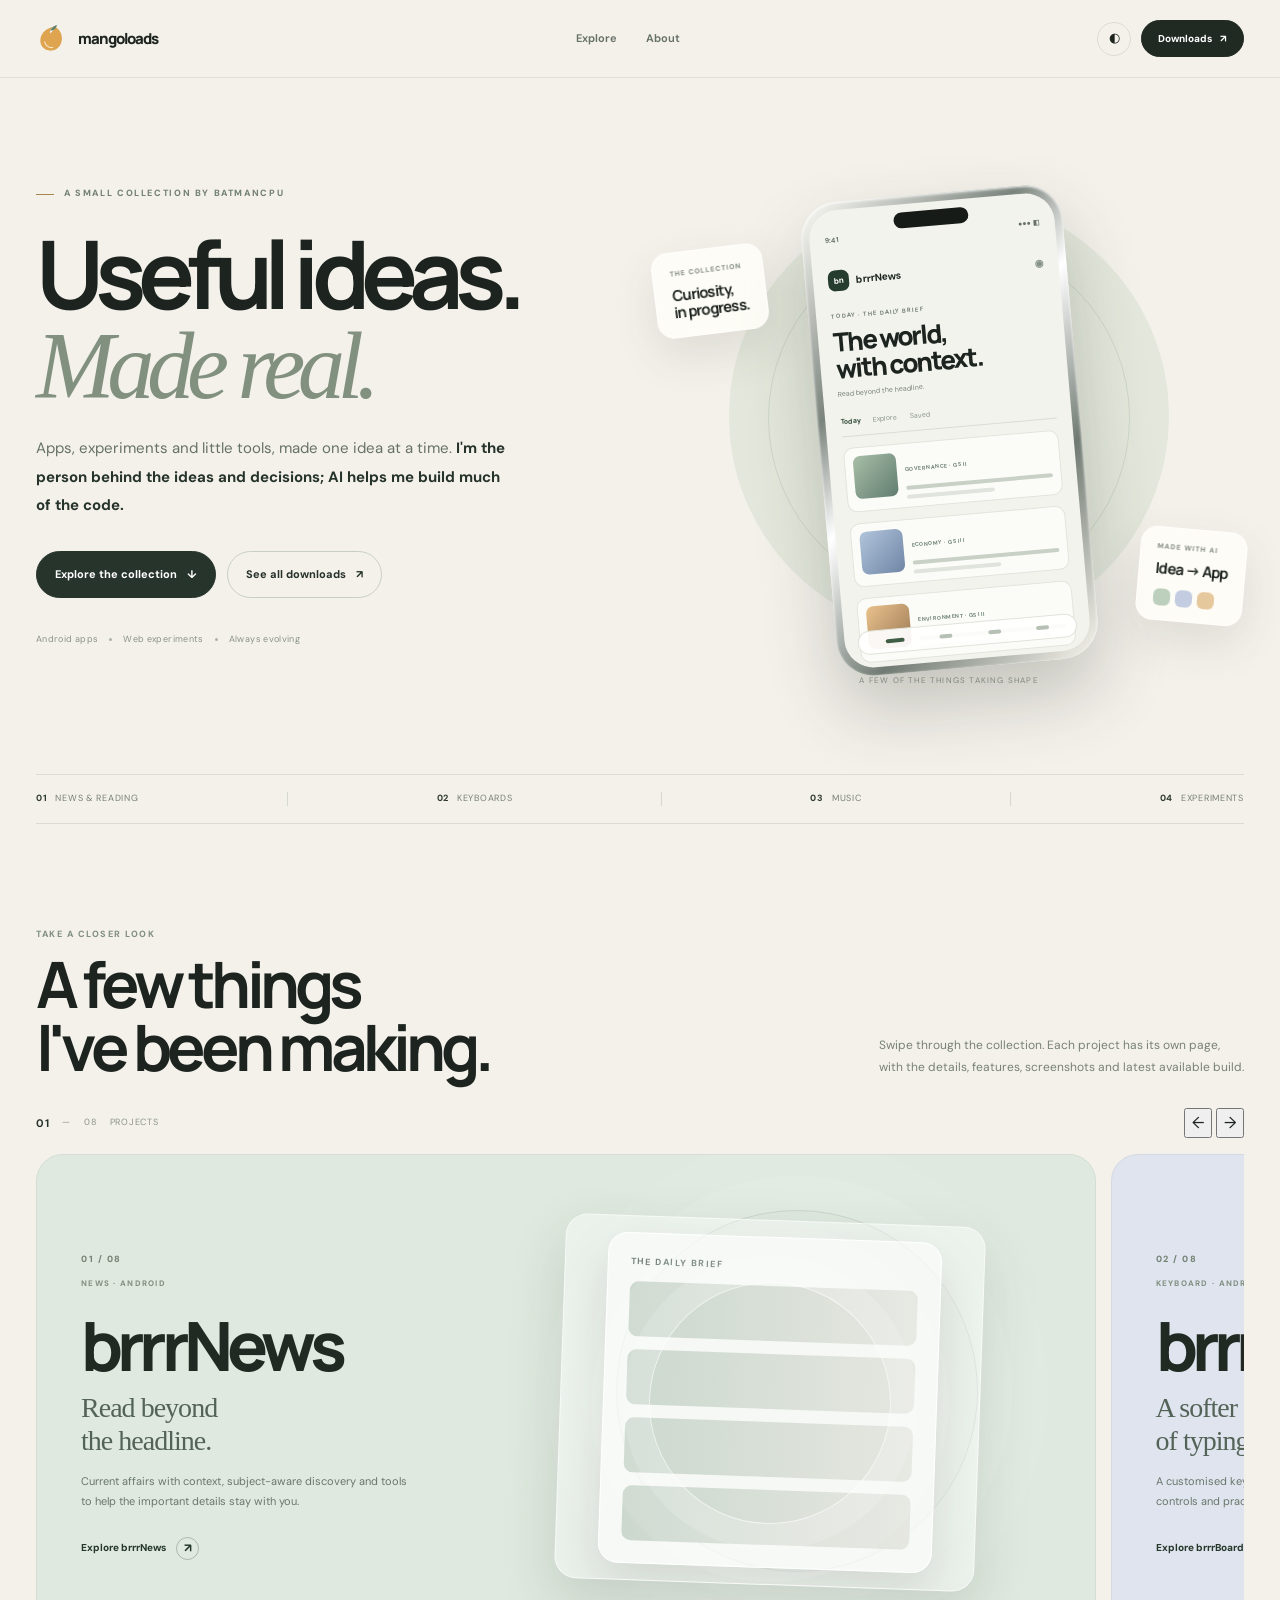
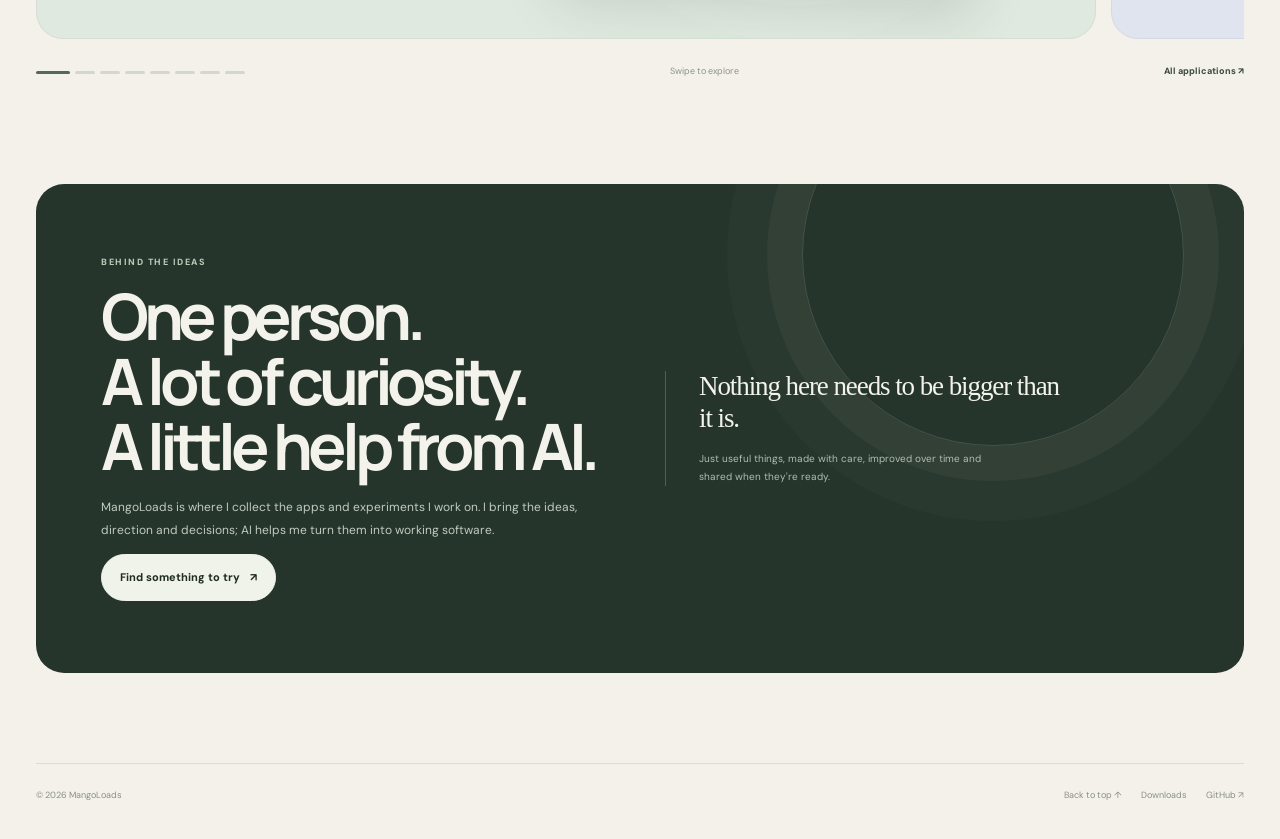
==== commit ce6c8986: "Rebuild MangoLoads as a premium product-led website" ====
--- a/index.html
+++ b/index.html
@@ -3,167 +3,152 @@
 <head>
   <meta charset="utf-8">
   <meta name="viewport" content="width=device-width, initial-scale=1, viewport-fit=cover">
-  <meta name="theme-color" content="#f5f4f0">
-  <meta name="description" content="MangoLoads — a small collection of apps and experiments, shaped by one person and built mostly with AI.">
+  <meta name="theme-color" content="#f4f1eb">
+  <meta name="description" content="MangoLoads — apps, experiments and small tools by Batmancpu. Ideas, direction and testing by one person; much of the code built with AI.">
   <meta property="og:type" content="website">
-  <meta property="og:title" content="MangoLoads">
-  <meta property="og:description" content="A small collection of apps and experiments, built mostly with AI.">
-  <title>MangoLoads</title>
+  <meta property="og:title" content="MangoLoads — Ideas, made useful">
+  <meta property="og:description" content="A collection of apps, experiments and small tools.">
+  <title>MangoLoads — Ideas, made useful</title>
   <link rel="icon" type="image/svg+xml" href="favicon.svg">
+  <link rel="preconnect" href="https://fonts.googleapis.com">
+  <link rel="preconnect" href="https://fonts.gstatic.com" crossorigin>
   <link rel="stylesheet" href="styles.css">
 </head>
 <body class="home-page">
-  <header class="topbar">
+  <a class="skip-link" href="#main">Skip to content</a>
+  <header class="site-header">
     <a class="brand" href="index.html" aria-label="MangoLoads home">
-      <span class="brand-mark">m.</span>
-      <span class="brand-name">MangoLoads</span>
+      <span class="brand-symbol" aria-hidden="true">
+        <svg viewBox="0 0 40 40" fill="none"><path d="M21.1 5.3c-2.7 3.2-3.4 5.7-3.1 8.1 2.8-1.7 5.2-4.7 5.8-8.9 3.8 1.7 7.2 5.1 8.7 9.7 3.4 10.1-2.5 20.4-11.8 21.4C11.2 36.7 4.5 29.8 5.7 20.8 6.9 12.4 13.4 7.6 21.1 5.3Z" fill="#DFA44F"/><path d="M18.2 9.8c1.9-4.4 5.2-6.6 9-7.3-1.1 4.8-4.3 7.7-9 7.3Z" fill="#66816B"/><path d="M11.1 24.3c1.6 5.1 5.5 7.8 10.5 7.3" stroke="#FFF5DF" stroke-opacity=".8" stroke-width="1.5" stroke-linecap="round"/></svg>
+      </span>
+      <span class="brand-name">mangoloads</span>
     </a>
-    <nav class="nav" aria-label="Main navigation">
-      <a href="#selected">Selected work</a>
-      <a href="downloads.html" class="nav-cta">Downloads <span aria-hidden="true">↗</span></a>
+    <nav class="primary-nav" aria-label="Main navigation">
+      <a href="#collection">Explore</a>
+      <a href="#about">About</a>
+    </nav>
+    <div class="header-actions">
       <button class="theme-toggle" type="button" data-theme-toggle aria-label="Switch colour theme" title="Switch colour theme">◐</button>
-    </nav>
+      <a class="header-link dark" href="downloads.html">Downloads <span aria-hidden="true">↗</span></a>
+    </div>
   </header>
 
-  <main>
-    <section class="home-hero container" id="top">
-      <div class="home-hero-copy fade-up">
-        <div class="eyebrow">A small collection of things being made</div>
-        <h1>Ideas become<br><span class="gradient-text">things you can use.</span></h1>
-        <p class="home-intro">Apps, tools and experiments built one idea at a time. <strong>One person behind the ideas; AI does much of the building.</strong></p>
-        <div class="home-hero-actions">
-          <a href="#selected" class="button primary">Take a look <span aria-hidden="true">↓</span></a>
-          <a href="downloads.html" class="button">Browse all apps <span aria-hidden="true">↗</span></a>
+  <main id="main">
+    <section class="container hero" id="top">
+      <div class="hero-copy fade-up">
+        <div class="eyebrow">A small collection by Batmancpu</div>
+        <h1>Useful ideas.<br><span class="soft">Made real.</span></h1>
+        <p>Apps, experiments and little tools, made one idea at a time. <strong>I'm the person behind the ideas and decisions; AI helps me build much of the code.</strong></p>
+        <div class="hero-actions">
+          <a class="button primary" href="#collection">Explore the collection <span aria-hidden="true">↓</span></a>
+          <a class="button" href="downloads.html">See all downloads <span aria-hidden="true">↗</span></a>
         </div>
+        <div class="hero-foot"><span>Android apps</span><i></i><span>Web experiments</span><i></i><span>Always evolving</span></div>
       </div>
-      <div class="home-hero-art fade-up" aria-hidden="true">
-        <div class="home-glow"></div>
-        <div class="mango-glass">
-          <div class="mango-shine"></div>
-          <div class="mango-mark">m.</div>
+
+      <div class="hero-art fade-up" aria-label="A preview of the MangoLoads applications">
+        <div class="hero-device">
+          <div class="hero-device-screen">
+            <div class="hero-island"></div>
+            <div class="hero-status"><span>9:41</span><span>●●● ◧</span></div>
+            <div class="hero-app-brand"><i>bn</i><b>brrrNews</b><span>◉</span></div>
+            <div class="hero-app-kicker">TODAY · THE DAILY BRIEF</div>
+            <div class="hero-app-title">The world,<br>with context.</div>
+            <div class="hero-app-desc">Read beyond the headline.</div>
+            <div class="hero-app-tabs"><b>Today</b><span>Explore</span><span>Saved</span></div>
+            <div class="hero-story"><i class="hero-story-art"></i><div class="hero-story-copy"><small>GOVERNANCE · GS II</small><i></i><i></i></div></div>
+            <div class="hero-story"><i class="hero-story-art blue"></i><div class="hero-story-copy"><small>ECONOMY · GS III</small><i></i><i></i></div></div>
+            <div class="hero-story"><i class="hero-story-art gold"></i><div class="hero-story-copy"><small>ENVIRONMENT · GS III</small><i></i><i></i></div></div>
+            <div class="hero-app-nav"><i></i><i></i><i></i><i></i></div>
+          </div>
         </div>
-        <div class="home-float-card home-float-top"><span>THE WORK</span><strong>Curiosity,<br>in progress.</strong></div>
-        <div class="home-float-card home-float-bottom"><span>BUILT WITH AI</span><strong>Idea → App</strong><i>✳</i></div>
-        <div class="home-orbit orbit-a"></div><div class="home-orbit orbit-b"></div>
+        <div class="hero-float left"><small>THE COLLECTION</small><strong>Curiosity,<br>in progress.</strong></div>
+        <div class="hero-float right"><small>MADE WITH AI</small><strong>Idea → App</strong><div class="chips"><i></i><i></i><i></i></div></div>
+        <div class="hero-caption">A FEW OF THE THINGS TAKING SHAPE</div>
       </div>
     </section>
 
-    <section class="selected-section container" id="selected">
-      <div class="selected-heading fade-up">
-        <div>
-          <div class="kicker">A closer look</div>
-          <h2>Some things<br>I've been making.</h2>
-        </div>
-        <p>Swipe through a few projects. Each has its own page, with the details and the latest available build.</p>
+    <div class="container home-index" aria-label="Collection categories">
+      <span><b>01</b> News & reading</span><i></i>
+      <span><b>02</b> Keyboards</span><i></i>
+      <span><b>03</b> Music</span><i></i>
+      <span><b>04</b> Experiments</span>
+    </div>
+
+    <section class="container collection" id="collection">
+      <div class="section-heading fade-up">
+        <div><div class="kicker">Take a closer look</div><h2>A few things<br>I've been making.</h2></div>
+        <p>Swipe through the collection. Each project has its own page, with the details, features, screenshots and latest available build.</p>
       </div>
 
-      <div class="showcase-wrap fade-up">
-        <div class="showcase-controls">
-          <div class="showcase-count"><span id="slideCurrent">01</span><i></i><span id="slideTotal">04</span></div>
-          <div class="showcase-arrows">
-            <button type="button" id="slidePrev" aria-label="Previous project">←</button>
-            <button type="button" id="slideNext" aria-label="Next project">→</button>
+      <div class="carousel-shell fade-up">
+        <div class="carousel-controls">
+          <div class="carousel-progress"><strong id="slideCurrent">01</strong><span>—</span><span id="slideTotal">08</span><span>PROJECTS</span></div>
+          <div>
+            <button class="carousel-arrow" type="button" id="slidePrev" aria-label="Previous project">←</button>
+            <button class="carousel-arrow" type="button" id="slideNext" aria-label="Next project">→</button>
           </div>
         </div>
 
-        <div class="showcase-viewport" id="showcaseViewport" aria-label="Featured projects carousel" tabindex="0">
-          <div class="showcase-track" id="showcaseTrack">
-            <article class="showcase-slide slide-news">
-              <a class="slide-link" href="apps/brrrnews/" aria-label="Explore brrrNews"></a>
-              <div class="slide-copy">
-                <div class="slide-overline"><span class="slide-index">01</span><span>NEWS · ANDROID</span></div>
-                <h3>brrrNews</h3>
-                <p class="slide-tagline">A clearer view<br>of what matters.</p>
-                <p class="slide-description">Current affairs with context, subject-aware discovery and a few tools to help the important details stay with you.</p>
-                <a class="slide-more" href="apps/brrrnews/">Explore brrrNews <span>↗</span></a>
-              </div>
-              <div class="slide-visual news-visual" aria-hidden="true">
-                <div class="phone-preview">
-                  <div class="phone-island"></div><div class="phone-status"><span>9:41</span><span>●●● ◧</span></div>
-                  <div class="phone-brand"><i>bn</i><b>brrrNews</b><span>◉</span></div>
-                  <div class="phone-date">TODAY · THE DAILY BRIEF</div>
-                  <div class="phone-heading">The world,<br>with context.</div>
-                  <div class="phone-tabs"><b>Today</b><span>Explore</span><span>Saved</span></div>
-                  <div class="phone-story"><i></i><div><small>GOVERNANCE · GS II</small><b></b><b></b></div></div>
-                  <div class="phone-story blue"><i></i><div><small>ECONOMY · GS III</small><b></b><b></b></div></div>
-                  <div class="phone-story amber"><i></i><div><small>ENVIRONMENT · GS III</small><b></b><b></b></div></div>
-                  <div class="phone-nav"><i></i><i></i><i></i><i></i></div>
-                </div>
-                <div class="visual-caption">READ WITH CONTEXT</div>
-              </div>
-            </article>
+        <div class="carousel-track" id="projectCarousel" tabindex="0" aria-label="Swipe through all eight applications">
+          <a class="product-slide slide-news" href="apps/brrrnews/" data-slide>
+            <div class="slide-copy"><span class="slide-index">01 / 08</span><span class="slide-category">News · Android</span><h3>brrrNews</h3><p class="slide-tagline">Read beyond<br>the headline.</p><p class="slide-description">Current affairs with context, subject-aware discovery and tools to help the important details stay with you.</p><span class="slide-link">Explore brrrNews <span>↗</span></span></div>
+            <div class="slide-art"><div class="slide-image-frame"><div class="art-fallback"><div class="art-library"><b>THE DAILY BRIEF</b><span></span><span></span><span></span><span></span></div></div></div></div>
+          </a>
 
-            <article class="showcase-slide slide-keyboard">
-              <a class="slide-link" href="apps/brrrboard/" aria-label="Explore brrrBoard"></a>
-              <div class="slide-copy">
-                <div class="slide-overline"><span class="slide-index">02</span><span>KEYBOARD · ANDROID</span></div>
-                <h3>brrrBoard</h3>
-                <p class="slide-tagline">A softer side<br>of typing.</p>
-                <p class="slide-description">A customised keyboard project exploring frosted surfaces, useful typing tools and a calmer visual language.</p>
-                <a class="slide-more" href="apps/brrrboard/">Explore brrrBoard <span>↗</span></a>
-              </div>
-              <div class="slide-visual screenshot-visual">
-                <img src="https://raw.githubusercontent.com/Batmancpu/brrrBoard/main/assets/screenshots/Screenshot_4.png" alt="brrrBoard keyboard screenshot" loading="lazy">
-                <div class="visual-caption">FROSTED GLASS · CUSTOM BUILD</div>
-              </div>
-            </article>
+          <a class="product-slide slide-board" href="apps/brrrboard/" data-slide>
+            <div class="slide-copy"><span class="slide-index">02 / 08</span><span class="slide-category">Keyboard · Android</span><h3>brrrBoard</h3><p class="slide-tagline">A softer side<br>of typing.</p><p class="slide-description">A customised keyboard exploring frosted surfaces, expressive controls and practical typing tools.</p><span class="slide-link">Explore brrrBoard <span>↗</span></span></div>
+            <div class="slide-art"><div class="slide-image-frame"><img src="https://raw.githubusercontent.com/Batmancpu/brrrBoard/main/assets/screenshots/Screenshot_4.png" alt="brrrBoard keyboard interface" loading="lazy"></div></div>
+          </a>
 
-            <article class="showcase-slide slide-ex">
-              <a class="slide-link" href="apps/expboard/" aria-label="Explore expBoard"></a>
-              <div class="slide-copy">
-                <div class="slide-overline"><span class="slide-index">03</span><span>KEYBOARD · PROTOTYPE</span></div>
-                <h3>expBoard</h3>
-                <p class="slide-tagline">Words, without<br>the waiting.</p>
-                <p class="slide-description">A small local-first keyboard experiment for English and Hinglish, with quick suggestions and a lightweight typing path.</p>
-                <a class="slide-more" href="apps/expboard/">Explore expBoard <span>↗</span></a>
-              </div>
-              <div class="slide-visual ex-visual" aria-hidden="true">
-                <div class="ex-device">
-                  <div class="ex-device-top"><span>9:41</span><span>●●● ◧</span></div>
-                  <div class="ex-paper"><div class="ex-paper-line"></div><div class="ex-paper-line short"></div><div class="ex-cursor"></div></div>
-                  <div class="ex-suggestions"><b>hello</b><span>help</span><span>held</span></div>
-                  <div class="ex-keyboard">
-                    <div>q w e r t y u i o p</div><div>a s d f g h j k l</div><div>⇧ z x c v b n m ⌫</div><div class="ex-bottom"><span>?123</span><span>English · Hinglish</span><span>↵</span></div>
-                  </div>
-                </div>
-                <div class="visual-caption">LOCAL-FIRST TYPING</div>
-              </div>
-            </article>
+          <a class="product-slide slide-exp" href="apps/expboard/" data-slide>
+            <div class="slide-copy"><span class="slide-index">03 / 08</span><span class="slide-category">Keyboard · Prototype</span><h3>expBoard</h3><p class="slide-tagline">Typing that<br>stays out of the way.</p><p class="slide-description">Fast English and Hinglish typing, personal vocabulary and deterministic suggestions in a lightweight prototype.</p><span class="slide-link">Explore expBoard <span>↗</span></span></div>
+            <div class="slide-art"><div class="slide-image-frame"><div class="art-fallback"><div class="art-keyboard"><div class="art-keyboard-row"><i></i><i></i><i></i><i></i><i></i><i></i><i></i><i></i><i></i><i></i></div><div class="art-keyboard-row"><i></i><i></i><i></i><i></i><i></i><i></i><i></i><i></i><i></i></div><div class="art-keyboard-row"><i></i><i></i><i></i><i></i><i></i><i></i><i></i><i></i></div></div></div></div></div>
+          </a>
 
-            <article class="showcase-slide slide-liquid">
-              <a class="slide-link" href="apps/liquidlab/" aria-label="Explore Liquid Lab"></a>
-              <div class="slide-copy">
-                <div class="slide-overline"><span class="slide-index">04</span><span>WEB · VISUAL EXPERIMENT</span></div>
-                <h3>Liquid Lab</h3>
-                <p class="slide-tagline">A little light.<br>A different surface.</p>
-                <p class="slide-description">An interactive test bench for glass optics, colour, highlights and motion — exploring what a translucent interface can feel like.</p>
-                <a class="slide-more" href="apps/liquidlab/">Explore Liquid Lab <span>↗</span></a>
-              </div>
-              <div class="slide-visual liquid-visual" aria-hidden="true">
-                <div class="liquid-glow"></div><div class="liquid-shape"></div><div class="liquid-orbit"></div>
-                <div class="liquid-caption">LIGHT / SURFACE / MOTION</div>
-              </div>
-            </article>
-          </div>
+          <a class="product-slide slide-liquid" href="apps/liquidlab/" data-slide>
+            <div class="slide-copy"><span class="slide-index">04 / 08</span><span class="slide-category">Visual experiment · Web</span><h3>Liquid Lab</h3><p class="slide-tagline">Glass, light<br>and a little physics.</p><p class="slide-description">An interactive optical test bench exploring refraction, light response and the details behind Liquid Glass.</p><span class="slide-link">Explore Liquid Lab <span>↗</span></span></div>
+            <div class="slide-art"><div class="slide-image-frame"><div class="art-fallback"><div class="art-lens"></div></div></div></div>
+          </a>
+
+          <a class="product-slide slide-metro" href="apps/metrolist/" data-slide>
+            <div class="slide-copy"><span class="slide-index">05 / 08</span><span class="slide-category">Music · Android</span><h3>Metrolist Fluid</h3><p class="slide-tagline">A familiar library,<br>reworked.</p><p class="slide-description">A personal Metrolist build with a fluid visual treatment and ColorOS-oriented changes.</p><span class="slide-link">Explore Metrolist <span>↗</span></span></div>
+            <div class="slide-art"><div class="slide-image-frame"><img src="https://raw.githubusercontent.com/Batmancpu/Metrolist/main/fastlane/metadata/android/en-US/images/screenshots/screenshot_2.png" alt="Metrolist music player interface" loading="lazy"></div></div>
+          </a>
+
+          <a class="product-slide slide-bit" href="apps/bitchord/" data-slide>
+            <div class="slide-copy"><span class="slide-index">06 / 08</span><span class="slide-category">Music · Android</span><h3>BitChord FC</h3><p class="slide-tagline">A music player<br>with character.</p><p class="slide-description">A personal fork of BitChord, with a strong visual direction and a growing release trail.</p><span class="slide-link">Explore BitChord <span>↗</span></span></div>
+            <div class="slide-art"><div class="slide-image-frame cover"><img src="https://raw.githubusercontent.com/Batmancpu/Bitchordfc/main/Banner.png" alt="BitChord FC music player artwork" loading="lazy"></div></div>
+          </a>
+
+          <a class="product-slide slide-dictate" href="apps/dictate/" data-slide>
+            <div class="slide-copy"><span class="slide-index">07 / 08</span><span class="slide-category">Voice typing · Android</span><h3>Dictate Keyboard</h3><p class="slide-tagline">Speak naturally.<br>Keep moving.</p><p class="slide-description">A compiled distribution of the upstream Dictate keyboard, built around speech-to-text and typing.</p><span class="slide-link">Explore Dictate <span>↗</span></span></div>
+            <div class="slide-art"><div class="slide-image-frame"><img src="https://raw.githubusercontent.com/Batmancpu/Dictator-/main/img/banner_01_en-EN.png" alt="Dictate Keyboard interface" loading="lazy"></div></div>
+          </a>
+
+          <a class="product-slide slide-afuse" href="apps/afusekt/" data-slide>
+            <div class="slide-copy"><span class="slide-index">08 / 08</span><span class="slide-category">Media · Android</span><h3>AfuseKt</h3><p class="slide-tagline">A release shelf<br>for a media player.</p><p class="slide-description">A third-party release archive. The app's source is maintained elsewhere, and no APK is currently attached here.</p><span class="slide-link">Explore AfuseKt <span>↗</span></span></div>
+            <div class="slide-art"><div class="slide-image-frame"><div class="art-fallback"><div class="art-library"><b>YOUR LIBRARY</b><span></span><span></span><span></span><span></span></div></div></div></div>
+          </a>
         </div>
-        <div class="showcase-progress" aria-hidden="true"><span id="slideProgress"></span></div>
-        <p class="showcase-hint"><span>←</span> Swipe to explore <span>→</span></p>
+        <div class="carousel-foot"><div class="carousel-dots" id="carouselDots" aria-label="Choose a project"></div><span>Swipe to explore</span><a href="downloads.html">All applications <span aria-hidden="true">↗</span></a></div>
       </div>
     </section>
 
-    <section class="home-end container fade-up">
-      <div class="home-end-orb"></div>
-      <div class="kicker">The rest of the shelf</div>
-      <h2>See everything<br>in one place.</h2>
-      <p>Explore every public project, open its own page, read what it does and find its latest available download.</p>
-      <a class="button primary" href="downloads.html">Browse all applications <span>↗</span></a>
-      <div class="home-end-foot">A one-person project shelf. Mostly built with AI.</div>
+    <section class="container home-end fade-up" id="about">
+      <div>
+        <div class="kicker">Behind the ideas</div>
+        <h2>One person.<br>A lot of curiosity.<br>A little help from AI.</h2>
+        <p>MangoLoads is where I collect the apps and experiments I work on. I bring the ideas, direction and decisions; AI helps me turn them into working software.</p>
+        <a class="button" href="downloads.html">Find something to try <span aria-hidden="true">↗</span></a>
+      </div>
+      <div class="home-end-meta"><strong>Nothing here needs to be bigger than it is.</strong><span>Just useful things, made with care, improved over time and shared when they're ready.</span></div>
     </section>
   </main>
 
-  <footer class="container footer">
+  <footer class="container site-footer">
     <span>© <span data-year></span> MangoLoads</span>
-    <div class="footer-links"><a href="downloads.html">Downloads</a><a href="https://github.com/Batmancpu/mangoloads" target="_blank" rel="noopener noreferrer">Website source</a><a href="https://github.com/Batmancpu" target="_blank" rel="noopener noreferrer">GitHub</a><a href="#top">Back to top ↑</a></div>
+    <div class="footer-links"><a href="#top">Back to top ↑</a><a href="downloads.html">Downloads</a><a href="https://github.com/Batmancpu" target="_blank" rel="noopener noreferrer">GitHub ↗</a></div>
   </footer>
   <script src="site.js" defer></script>
 </body>
--- a/styles.css
+++ b/styles.css
@@ -1,856 +1,65 @@
 @import url('https://fonts.googleapis.com/css2?family=DM+Sans:wght@400;500;600;700&family=Manrope:wght@400;500;600;700;800&display=swap');
-
-:root {
-  color-scheme: dark;
-  --bg: #080a0f;
-  --bg-2: #0c1018;
-  --surface: rgba(255,255,255,.055);
-  --surface-2: rgba(255,255,255,.085);
-  --surface-3: rgba(255,255,255,.12);
-  --stroke: rgba(255,255,255,.13);
-  --stroke-soft: rgba(255,255,255,.075);
-  --text: #f4f5f7;
-  --muted: #a1a8b5;
-  --subtle: #748092;
-  --mint: #a8ebcf;
-  --mint-2: #d6f8e9;
-  --blue: #a8c3ff;
-  --orange: #f3be83;
-  --danger: #ffbdad;
-  --radius: 28px;
-  --max: 1200px;
-  --shadow: 0 30px 100px rgba(0,0,0,.35);
-  font-family: "DM Sans", -apple-system, BlinkMacSystemFont, "Segoe UI", sans-serif;
+:root{color-scheme:light;--paper:#f4f1eb;--paper-2:#ebe7df;--white:#fffefa;--ink:#1d241f;--muted:#657168;--quiet:#899188;--line:#dddcd3;--mango:#e9ae58;--leaf:#718a75;--sage:#dce5da;--shadow:0 24px 70px rgba(37,43,35,.11);--max:1320px;font-family:"DM Sans",system-ui,-apple-system,BlinkMacSystemFont,"Segoe UI",sans-serif}
+*{box-sizing:border-box}html{scroll-behavior:smooth;scroll-padding-top:90px}body{margin:0;min-width:320px;background:var(--paper);color:var(--ink);font-family:"DM Sans",sans-serif;line-height:1.55;-webkit-font-smoothing:antialiased;overflow-x:hidden}a{color:inherit;text-decoration:none}button,input{font:inherit}button{color:inherit}img{display:block;max-width:100%}.container{width:min(var(--max),calc(100% - 72px));margin-inline:auto}.display,h1,h2,h3,.brand-name{font-family:"Manrope","DM Sans",sans-serif}::selection{background:#dce8d9;color:#17251a}
+.skip-link{position:absolute;left:-9999px;top:10px;z-index:100;background:#fff;padding:12px}.skip-link:focus{left:10px}
+.site-header{height:78px;display:flex;align-items:center;justify-content:space-between;gap:24px;padding:0 max(36px,calc((100vw - var(--max))/2));border-bottom:1px solid rgba(30,41,32,.09);position:relative;z-index:30}.brand{display:inline-flex;align-items:center;gap:11px;flex:0 0 auto}.brand-symbol{width:31px;height:31px;display:grid;place-items:center;position:relative}.brand-symbol svg{width:31px;height:31px}.brand-name{font-size:15px;font-weight:800;letter-spacing:-.065em}.primary-nav{display:flex;align-items:center;gap:29px;color:#667168;font-size:11px;font-weight:650}.primary-nav a{transition:color .2s}.primary-nav a:hover,.primary-nav a[aria-current=page]{color:#202a22}.header-actions{display:flex;align-items:center;gap:10px}.header-link{display:inline-flex;align-items:center;gap:8px;border:1px solid #c9cfc7;border-radius:99px;padding:10px 16px;font-size:10px;font-weight:750;transition:background .2s,border .2s,transform .2s}.header-link:hover{background:#e6eae2;border-color:#9faea0;transform:translateY(-1px)}.header-link.dark{background:#202a23;color:#fff;border-color:#202a23}.header-link.dark:hover{background:#34453a}.theme-toggle{width:34px;height:34px;border:1px solid var(--line);border-radius:50%;background:transparent;color:var(--ink);cursor:pointer;font-size:13px}
+.hero{min-height:680px;display:grid;grid-template-columns:1fr 1.02fr;align-items:center;gap:40px;padding-top:76px;padding-bottom:80px}.hero-copy{position:relative;z-index:2;padding:12px 0 26px}.eyebrow{display:flex;align-items:center;gap:10px;color:#738173;font-size:9px;letter-spacing:.18em;text-transform:uppercase;font-weight:800}.eyebrow:before{content:"";width:18px;height:1px;background:#a88652}.hero h1{font-size:clamp(64px,7.4vw,108px);line-height:.94;letter-spacing:-.09em;font-weight:700;margin:27px 0 23px;max-width:760px}.hero h1 .soft{color:#81907f;font-family:Georgia,serif;font-weight:400;font-style:italic;letter-spacing:-.08em}.hero-copy>p{max-width:480px;color:#667168;font-size:15px;line-height:1.9;margin:0}.hero-copy>p strong{color:#25332a;font-weight:700}.hero-actions{display:flex;align-items:center;gap:11px;flex-wrap:wrap;margin-top:31px}.button{display:inline-flex;align-items:center;justify-content:center;gap:10px;min-height:47px;padding:0 18px;border:1px solid #c7cec5;border-radius:99px;background:transparent;color:#26322a;font-size:11px;font-weight:750;transition:transform .2s,background .2s,border-color .2s}.button:hover{transform:translateY(-2px);background:#e9eee7;border-color:#9eac9f}.button.primary{background:#26342b;color:#fff;border-color:#26342b}.button.primary:hover{background:#405545;border-color:#405545}.button svg{width:14px;height:14px}.hero-foot{display:flex;align-items:center;gap:11px;margin-top:35px;color:#8a9289;font-size:9px;letter-spacing:.04em}.hero-foot i{width:3px;height:3px;border-radius:50%;background:#acb2a9}
+.hero-art{height:540px;position:relative;isolation:isolate;display:grid;place-items:center}.hero-art:before{content:"";position:absolute;width:440px;height:440px;border-radius:50%;background:#e4e8dc;z-index:-2;top:42px;left:50%;transform:translateX(-50%)}.hero-art:after{content:"";position:absolute;width:360px;height:360px;border:1px solid rgba(113,138,117,.19);border-radius:50%;top:83px;left:50%;transform:translateX(-50%);z-index:-1}
+.hero-device{position:absolute;width:262px;height:475px;padding:8px;border-radius:37px;background:linear-gradient(135deg,#fdfcf7,#7a837c 30%,#fff 46%,#707a72 70%,#f8f5ee);box-shadow:0 35px 70px rgba(47,56,45,.24),inset 0 1px 3px white;transform:rotate(-5deg) translateY(6px);z-index:2}.hero-device-screen{height:100%;border-radius:29px;overflow:hidden;background:#f2f3ed;padding:20px 15px 14px;position:relative}.hero-island{position:absolute;top:8px;left:50%;transform:translateX(-50%);width:75px;height:16px;border-radius:20px;background:#171b18}.hero-status{display:flex;justify-content:space-between;margin-top:5px;font-size:7px;color:#677268;font-weight:700}.hero-app-brand{display:flex;align-items:center;gap:7px;margin-top:24px;font-size:10px;font-weight:800}.hero-app-brand i{display:grid;place-items:center;width:21px;height:21px;background:#263c2e;color:#fff;border-radius:7px;font-size:8px;font-style:normal}.hero-app-brand span:last-child{margin-left:auto;color:#849184}.hero-app-kicker{margin-top:21px;color:#788578;font-size:6px;letter-spacing:.16em;font-weight:800}.hero-app-title{font-family:"Manrope",sans-serif;font-size:26px;line-height:1.02;font-weight:800;letter-spacing:-.075em;margin-top:7px}.hero-app-desc{font-size:7px;color:#778176;margin-top:8px}.hero-app-tabs{display:flex;gap:13px;margin-top:17px;padding-bottom:8px;border-bottom:1px solid #d9ddd4;color:#8b958a;font-size:7px}.hero-app-tabs b{color:#314b38}.hero-story{display:flex;gap:8px;margin-top:11px;padding:8px;border:1px solid #e2e5dc;border-radius:10px;background:#fbfcf8}.hero-story-art{width:43px;height:43px;flex:0 0 43px;border-radius:7px;background:linear-gradient(135deg,#a8bea7,#617d70)}.hero-story-art.blue{background:linear-gradient(135deg,#b0c4db,#7186a6)}.hero-story-art.gold{background:linear-gradient(135deg,#e9c18b,#9b7957)}.hero-story-copy{flex:1;padding-top:2px}.hero-story-copy small{font-size:5.5px;color:#748778;letter-spacing:.09em;font-weight:800}.hero-story-copy i{display:block;height:4px;border-radius:6px;background:#c9d0c6;margin-top:7px}.hero-story-copy i:last-child{width:60%;margin-top:5px;background:#e0e4dc}.hero-app-nav{position:absolute;left:13px;right:13px;bottom:13px;display:flex;justify-content:space-around;padding:9px;border:1px solid #e0e3da;border-radius:13px;background:rgba(255,255,255,.92)}.hero-app-nav i{width:13px;height:4px;border-radius:4px;background:#b7c0b5}.hero-app-nav i:first-child{width:19px;background:#405d46}
+.hero-float{position:absolute;z-index:3;border:1px solid rgba(255,255,255,.76);background:rgba(255,254,248,.83);backdrop-filter:blur(18px);box-shadow:0 18px 45px rgba(56,64,50,.12);border-radius:17px}.hero-float.left{left:0;top:94px;padding:16px 17px;transform:rotate(-7deg)}.hero-float.right{right:0;bottom:71px;padding:14px 16px;transform:rotate(5deg)}.hero-float small{display:block;color:#828b80;font-size:7px;font-weight:800;letter-spacing:.14em}.hero-float strong{display:block;margin-top:7px;font:700 15px/1.15 "Manrope",sans-serif;letter-spacing:-.05em}.hero-float .chips{display:flex;gap:5px;margin-top:12px}.hero-float .chips i{width:17px;height:17px;border-radius:6px;background:#bcd0bd}.hero-float .chips i:nth-child(2){background:#c3cce0}.hero-float .chips i:nth-child(3){background:#e6c89d}.hero-caption{position:absolute;left:50%;bottom:8px;transform:translateX(-50%);white-space:nowrap;color:#929a8e;font-size:8px;letter-spacing:.15em}
+.home-index{border-top:1px solid var(--line);border-bottom:1px solid var(--line);padding:17px 0;display:flex;align-items:center;justify-content:space-between;color:#778176;font-size:9px;letter-spacing:.08em;text-transform:uppercase}.home-index span{display:inline-flex;align-items:center;gap:8px}.home-index b{color:#303c32;font-weight:800}.home-index i{height:14px;width:1px;background:#d6d9d1}
+.section-heading{display:flex;align-items:end;justify-content:space-between;gap:30px;margin-bottom:29px}.kicker{font-size:9px;color:#82907f;letter-spacing:.17em;text-transform:uppercase;font-weight:800}.section-heading h2{margin:10px 0 0;font-size:clamp(40px,5vw,65px);line-height:.99;letter-spacing:-.075em}.section-heading p{max-width:365px;margin:0;color:#778177;font-size:12px;line-height:1.8}
+.collection{padding:104px 0 105px}.carousel-shell{position:relative}.carousel-controls{display:flex;align-items:center;justify-content:space-between;margin-bottom:14px}.carousel-progress{display:flex;align-items:center;gap:13px;color:#8a9389;font-size:9px;letter-spacing:.08em}.carousel-progress strong{color:#28352d;font-size:11px}.carousel-track{display:flex;gap:15px;overflow-x:auto;scroll-snap-type:x mandatory;scroll-behavior:smooth;overscroll-behavior-x:contain;padding:2px 2px 16px;scrollbar-width:none}.carousel-track::-webkit-scrollbar{display:none}
+.product-slide{position:relative;display:grid;grid-template-columns:.82fr 1.18fr;gap:20px;flex:0 0 88%;min-height:485px;overflow:hidden;padding:45px 44px 34px;border-radius:27px;scroll-snap-align:start;isolation:isolate;border:1px solid rgba(39,50,40,.06)}.product-slide:after{content:"";position:absolute;width:360px;height:360px;border:1px solid rgba(37,53,40,.10);border-radius:50%;right:11%;top:55px;z-index:-1;box-shadow:0 0 0 34px rgba(255,255,255,.08),0 0 0 70px rgba(255,255,255,.05)}
+.slide-news{background:#dfe9df}.slide-board{background:#dfe4ee}.slide-exp{background:#eee1d2}.slide-liquid{background:#e4e1ed}.slide-metro{background:#e9dfda}.slide-bit{background:#e6e1d9}.slide-dictate{background:#dce5ec}.slide-afuse{background:#e0e5e6}.slide-copy{position:relative;z-index:3;align-self:center;max-width:400px}.slide-index{font-size:9px;letter-spacing:.17em;color:#748274;font-weight:800}.slide-category{display:block;margin-top:7px;font-size:8px;letter-spacing:.16em;color:#829082;font-weight:800;text-transform:uppercase}.product-slide h3{font-size:clamp(42px,5.6vw,68px);letter-spacing:-.085em;line-height:.96;margin:23px 0 13px;font-weight:750;color:#202a22}.slide-tagline{font:400 clamp(21px,2.2vw,28px)/1.18 Georgia,serif;letter-spacing:-.035em;color:#536357;margin:0}.slide-description{max-width:335px;margin:15px 0 0;color:#69766b;font-size:11px;line-height:1.8}.slide-link{display:inline-flex;align-items:center;gap:10px;margin-top:25px;color:#26382b;font-size:10px;font-weight:800}.slide-link span{display:grid;place-items:center;width:23px;height:23px;border:1px solid rgba(41,61,45,.28);border-radius:50%;font-size:12px;transition:transform .2s}.product-slide:hover .slide-link span{transform:translate(2px,-2px)}.slide-art{position:relative;min-height:390px;display:grid;place-items:center;z-index:2}.slide-image-frame{position:relative;display:grid;place-items:center;width:min(100%,420px);height:365px;overflow:hidden;border-radius:22px;background:rgba(255,255,255,.38);border:1px solid rgba(255,255,255,.56);box-shadow:0 22px 55px rgba(47,57,46,.15);transform:rotate(2deg);transition:transform .55s cubic-bezier(.2,.7,.2,1)}.product-slide:nth-child(even) .slide-image-frame{transform:rotate(-2deg)}.product-slide:hover .slide-image-frame{transform:rotate(0deg) translateY(-4px)}.slide-image-frame img{width:100%;height:100%;object-fit:contain;padding:9px}.slide-image-frame.cover img{object-fit:cover;padding:0}.art-fallback{width:100%;height:100%;display:grid;place-items:center;position:relative;overflow:hidden}.art-fallback:before{content:"";position:absolute;width:240px;height:240px;border-radius:50%;border:1px solid rgba(255,255,255,.65);box-shadow:0 0 0 26px rgba(255,255,255,.14),0 0 0 58px rgba(255,255,255,.08)}.art-mark{position:relative;width:142px;height:142px;border-radius:42px;display:grid;place-items:center;font:800 47px "Manrope",sans-serif;letter-spacing:-.1em;color:#304034;background:linear-gradient(145deg,rgba(255,255,255,.8),rgba(255,255,255,.17));border:1px solid rgba(255,255,255,.85);box-shadow:inset 0 2px 4px rgba(255,255,255,.9),0 25px 55px rgba(38,47,38,.15);transform:rotate(-9deg)}.art-keyboard{width:85%;border-radius:18px;padding:14px;background:rgba(255,255,255,.43);border:1px solid rgba(255,255,255,.85);box-shadow:0 24px 50px rgba(43,50,45,.16);transform:rotate(-5deg)}.art-keyboard-row{display:flex;gap:5px;margin-top:6px}.art-keyboard-row i{flex:1;height:31px;border-radius:6px;background:rgba(255,255,255,.73);border:1px solid rgba(117,129,116,.12);box-shadow:0 3px 4px rgba(50,58,50,.08)}.art-lens{width:210px;height:210px;border-radius:50%;position:relative;background:radial-gradient(circle at 29% 24%,#fff 0 4%,rgba(255,255,255,.72) 6%,rgba(191,204,224,.5) 22%,rgba(154,160,205,.18) 51%,rgba(255,255,255,.1) 70%);border:1px solid rgba(255,255,255,.95);box-shadow:inset -21px -26px 36px rgba(86,82,137,.12),inset 12px 12px 26px rgba(255,255,255,.86),0 33px 60px rgba(68,65,95,.18)}.art-lens:after{content:"";position:absolute;inset:-35px -58px;border:1px solid rgba(255,255,255,.65);border-radius:50%;transform:rotate(-28deg)}.art-album{width:230px;height:230px;border-radius:18px;background:radial-gradient(circle at 28% 22%,#f4dfbc 0 6%,transparent 7%),radial-gradient(circle at 70% 75%,#a96c64,transparent 34%),linear-gradient(145deg,#d1a37e,#6b5968 58%,#29384a);box-shadow:0 25px 58px rgba(62,47,49,.22);transform:rotate(5deg);position:relative}.art-album:after{content:"";position:absolute;inset:13px;border:1px solid rgba(255,255,255,.32);border-radius:12px}.art-wave{display:flex;align-items:center;gap:5px;height:130px}.art-wave i{display:block;width:5px;height:var(--h,28px);border-radius:8px;background:#8395a5}.art-wave i:nth-child(3n){--h:76px}.art-wave i:nth-child(2n){--h:48px}.art-wave i:nth-child(5n){--h:92px}.art-library{width:80%;padding:22px;border-radius:20px;background:rgba(255,255,255,.48);border:1px solid white;box-shadow:0 22px 50px rgba(47,57,46,.14)}.art-library b{display:block;font-size:9px;color:#77857c;letter-spacing:.16em}.art-library span{display:block;width:100%;height:55px;margin-top:13px;border-radius:9px;background:linear-gradient(90deg,#ccd8ce,#e5e7e0)}
+.carousel-foot{display:flex;align-items:center;justify-content:space-between;gap:16px;margin-top:10px;color:#8a948b;font-size:9px}.carousel-dots{display:flex;gap:5px}.carousel-dots button{width:20px;height:3px;border:0;border-radius:5px;background:#d3d8ce;padding:0;cursor:pointer}.carousel-dots button[aria-current=true]{background:#536b56;width:34px}.carousel-foot a{font-weight:800;color:#3b4d3d}
+.home-end{display:grid;grid-template-columns:1fr 1fr;align-items:center;gap:50px;padding:72px 65px;margin-bottom:90px;border-radius:28px;background:#26352b;color:#f3f3eb;overflow:hidden;position:relative}.home-end:after{content:"";position:absolute;width:380px;height:380px;border:1px solid rgba(255,255,255,.14);border-radius:50%;right:5%;top:-120px;box-shadow:0 0 0 35px rgba(255,255,255,.035),0 0 0 75px rgba(255,255,255,.02)}.home-end .kicker{color:#b8ccb9}.home-end h2{font-size:clamp(39px,5.1vw,64px);letter-spacing:-.08em;line-height:1.01;margin:14px 0 18px}.home-end p{color:#c1cbc0;font-size:12px;line-height:1.9;max-width:500px}.home-end .button{color:#202c22;background:#eff3e9;border-color:#eff3e9}.home-end .button:hover{background:#dfe9da}.home-end-meta{align-self:center;position:relative;z-index:2;border-left:1px solid rgba(255,255,255,.2);padding-left:33px}.home-end-meta strong{font:500 27px/1.18 Georgia,serif;display:block;max-width:360px;letter-spacing:-.04em}.home-end-meta span{display:block;margin-top:15px;color:#b0beb1;font-size:10px;line-height:1.8;max-width:300px}
+.site-footer{padding:25px 0 36px;border-top:1px solid var(--line);display:flex;align-items:center;justify-content:space-between;gap:20px;color:#879087;font-size:9px}.footer-links{display:flex;gap:19px;flex-wrap:wrap}.footer-links a:hover{color:#28372d}
+.page-hero{padding:88px 0 55px}.page-hero .eyebrow{margin-bottom:18px}.page-hero h1{font-size:clamp(55px,7vw,92px);line-height:.95;letter-spacing:-.09em;margin:0;max-width:850px}.page-hero h1 em{font-family:Georgia,serif;font-weight:400;color:#7d8e7c}.page-hero p{max-width:660px;margin:22px 0 0;color:#657168;font-size:14px;line-height:1.9}.page-meta{display:flex;gap:9px;flex-wrap:wrap;margin-top:22px}.meta-pill{border:1px solid #d2d7ce;border-radius:99px;padding:7px 11px;color:#69786c;font-size:9px;font-weight:700}
+.download-controls{display:flex;justify-content:space-between;align-items:center;gap:18px;padding:18px 0;border-block:1px solid var(--line)}.filter-row{display:flex;gap:6px;flex-wrap:wrap}.filter-button{border:1px solid transparent;border-radius:99px;background:transparent;padding:9px 13px;color:#788278;font-size:9px;font-weight:750;cursor:pointer}.filter-button:hover{background:#e9ece5;color:#334436}.filter-button.active{background:#2b3a2e;color:#fff;border-color:#2b3a2e}.search-box{display:flex;align-items:center;gap:9px;width:min(250px,100%);padding:0 12px;border:1px solid #d4d9d0;border-radius:99px;background:rgba(255,255,255,.44)}.search-box svg{width:14px;height:14px;color:#7c887e;flex:0 0 auto}.search-box input{width:100%;height:37px;border:0;outline:0;background:transparent;color:#263329;font-size:10px}.search-box input::placeholder{color:#929b91}
+.download-list{padding:10px 0 45px}.download-row{display:grid;grid-template-columns:154px minmax(0,1fr) auto;align-items:center;gap:25px;padding:22px 5px;border-bottom:1px solid var(--line);transition:background .2s}.download-row:hover{background:rgba(255,255,255,.32)}.download-art{width:154px;height:132px;border-radius:15px;overflow:hidden;display:grid;place-items:center;background:#e1e6de;position:relative}.download-art img{width:100%;height:100%;object-fit:cover}.download-art .fallback-icon{width:68px;height:68px;border-radius:23px;display:grid;place-items:center;font:800 24px "Manrope",sans-serif;letter-spacing:-.09em;color:#2b3c30;background:linear-gradient(145deg,#fffdf4,#bdceb9);box-shadow:0 15px 32px rgba(48,63,49,.16)}.download-main{min-width:0}.download-eyebrow{color:#879184;font-size:8px;letter-spacing:.14em;font-weight:800;text-transform:uppercase}.download-main h2{margin:7px 0 7px;font-size:25px;letter-spacing:-.06em;line-height:1.08}.download-main>p{max-width:650px;margin:0;color:#69756b;font-size:10px;line-height:1.8}.download-meta{display:flex;flex-wrap:wrap;gap:8px 15px;margin-top:12px;color:#899287;font-size:8px}.download-meta strong{color:#536357;font-weight:750}.download-status{display:inline-flex;align-items:center;gap:6px;margin-top:11px;color:#637765;font-size:8px;font-weight:750}.download-status:before{content:"";width:6px;height:6px;border-radius:50%;background:#8aa88b}.download-status.preview{color:#9d7345}.download-status.preview:before{background:#d5a25d}.download-actions{display:flex;align-items:center;gap:8px;flex-direction:column;min-width:135px}.download-actions .button{min-width:132px;min-height:40px;font-size:9px;padding:0 13px}.download-actions .detail-link{color:#768176;font-size:9px;font-weight:750}.download-actions .detail-link:hover{color:#263b2c}.no-results{display:none;padding:48px 0;text-align:center;color:#778177;font-size:12px}.release-check{padding:0 0 25px;color:#9aa195;font-size:8px;text-align:right}.notice{margin:14px 0 70px;padding:15px 18px;border-left:2px solid #c7a06a;background:#eee9df;color:#766a57;font-size:9px;line-height:1.8}.notice strong{color:#3a4337}
+.product-header{height:67px;background:rgba(244,241,235,.93);backdrop-filter:blur(18px);border-bottom:1px solid var(--line);position:sticky;top:0;z-index:40}.product-header-inner{width:min(var(--max),calc(100% - 72px));height:100%;margin:auto;display:flex;align-items:center;justify-content:space-between;gap:20px}.product-brand{font-size:13px;font-weight:800;letter-spacing:-.05em}.product-nav{display:flex;align-items:center;gap:22px;color:#748075;font-size:9px;font-weight:750}.product-nav a:hover{color:#27372c}.product-nav .button{min-height:34px;padding:0 14px;font-size:9px}
+.product-hero{min-height:650px;display:grid;grid-template-columns:1fr 1fr;align-items:center;gap:38px;padding-top:67px;padding-bottom:75px;position:relative}.product-hero-copy{position:relative;z-index:3}.product-kicker{display:flex;align-items:center;gap:9px;color:var(--product-accent,#718a75);font-size:9px;letter-spacing:.16em;text-transform:uppercase;font-weight:800}.product-kicker:before{content:"";width:17px;height:1px;background:currentColor}.product-hero h1{font-size:clamp(59px,7.4vw,101px);line-height:.91;letter-spacing:-.095em;margin:24px 0 14px;max-width:760px}.product-subtitle{font:400 clamp(24px,3vw,38px)/1.17 Georgia,serif;letter-spacing:-.04em;color:#57665a;margin:0 0 18px;max-width:530px}.product-intro{font-size:12px;line-height:1.9;color:#69766b;max-width:510px;margin:0}.product-status-row{display:flex;gap:8px;flex-wrap:wrap;margin-top:19px}.product-status{padding:6px 9px;border:1px solid #d5dbd1;border-radius:99px;color:#6c7e6d;font-size:8px;font-weight:750}.product-status.preview{color:#a47749;border-color:#e3d2ba;background:#f3eadc}.product-status.community{color:#667a96;border-color:#ced8e6;background:#e8edf4}.product-hero-actions{display:flex;gap:9px;flex-wrap:wrap;margin-top:26px}.product-hero-actions .button{min-height:43px;font-size:10px}.product-build-note{display:flex;flex-wrap:wrap;gap:8px 15px;margin-top:17px;color:#8d978b;font-size:8px}.product-build-note strong{color:#526657}.product-hero-media{height:510px;position:relative;display:grid;place-items:center;isolation:isolate}.product-hero-media:before{content:"";position:absolute;width:430px;height:430px;border-radius:50%;background:var(--product-wash,#e0e8dc);z-index:-2}.product-hero-media:after{content:"";position:absolute;width:360px;height:360px;border-radius:50%;border:1px solid rgba(73,100,76,.19);z-index:-1;box-shadow:0 0 0 32px rgba(255,255,255,.08),0 0 0 65px rgba(255,255,255,.05)}.product-hero-image{width:min(78%,390px);height:455px;object-fit:contain;object-position:center;border:9px solid #f8f8f1;border-radius:27px;background:#f4f4ee;box-shadow:0 30px 70px rgba(38,49,39,.2);transform:rotate(3deg);position:relative;z-index:2}.product-hero-image.wide{width:100%;height:auto;max-height:390px;object-fit:contain;border:0;border-radius:14px;box-shadow:0 25px 70px rgba(38,49,39,.16);transform:rotate(-2deg)}.product-art{width:370px;height:420px;border-radius:30px;background:linear-gradient(145deg,#e7ece2,#c9d6c7);position:relative;display:grid;place-items:center;box-shadow:0 30px 80px rgba(50,67,52,.13);overflow:hidden}.product-art:before{content:"";position:absolute;width:280px;height:280px;border-radius:50%;border:1px solid rgba(255,255,255,.8);box-shadow:0 0 0 28px rgba(255,255,255,.13),0 0 0 58px rgba(255,255,255,.08)}.product-art.keyboard{background:linear-gradient(145deg,#e4e8f0,#c7d0df)}.product-art.liquid{background:linear-gradient(145deg,#e6e2ee,#c9c5dc)}.product-art.music{background:linear-gradient(145deg,#eadfd8,#d7c0b5)}.product-art.dictate{background:linear-gradient(145deg,#e2e8ee,#c5d3dd)}.product-art.archive{background:linear-gradient(145deg,#e3e8e8,#c8d3d2)}.product-art.news{background:linear-gradient(145deg,#e2eadf,#c6d6c6)}.product-art-symbol{width:152px;height:152px;border:1px solid rgba(255,255,255,.9);border-radius:43px;display:grid;place-items:center;background:linear-gradient(145deg,rgba(255,255,255,.84),rgba(255,255,255,.25));box-shadow:inset 0 2px 4px rgba(255,255,255,.9),0 25px 60px rgba(44,61,47,.16);color:#405a44;font:800 52px "Manrope",sans-serif;letter-spacing:-.1em;transform:rotate(-8deg);position:relative}.product-art-label{position:absolute;left:25px;right:25px;bottom:22px;display:flex;justify-content:space-between;color:#879287;font-size:7px;letter-spacing:.14em;font-weight:800}.product-hero-foot{position:absolute;left:50%;bottom:10px;transform:translateX(-50%);font-size:7px;white-space:nowrap;color:#899589;letter-spacing:.16em;font-weight:800}
+.product-strip{display:flex;justify-content:space-between;gap:20px;padding:17px 0;border-top:1px solid var(--line);border-bottom:1px solid var(--line);color:#8a9589;font-size:8px;letter-spacing:.12em}.product-strip span{display:flex;gap:8px;align-items:center}.product-strip b{color:#536557;letter-spacing:.03em;font-size:9px}
+.product-intro-block{padding:115px 0 95px;text-align:center}.product-intro-block h2{max-width:880px;margin:17px auto;font-size:clamp(43px,6.2vw,78px);line-height:.99;letter-spacing:-.09em}.product-intro-block p{max-width:680px;margin:0 auto;color:#677469;font-size:12px;line-height:1.95}
+.product-story{min-height:580px;display:grid;grid-template-columns:.92fr 1.08fr;gap:65px;align-items:center;padding:75px 0;border-top:1px solid var(--line)}.product-story:nth-of-type(even){grid-template-columns:1.08fr .92fr}.product-story:nth-of-type(even) .story-copy{order:2}.product-story:nth-of-type(even) .story-media{order:1}.story-copy{max-width:520px}.story-copy .kicker{color:var(--product-accent,#718a75)}.story-copy h2{font-size:clamp(39px,5vw,63px);line-height:1;letter-spacing:-.08em;margin:16px 0 18px}.story-copy>p{color:#66746a;font-size:12px;line-height:1.95;margin:0}.story-points{display:grid;gap:9px;margin-top:22px}.story-point{display:flex;align-items:flex-start;gap:10px;color:#536357;font-size:10px}.story-point i{width:17px;height:17px;flex:0 0 17px;border:1px solid #c8d5c6;border-radius:50%;display:grid;place-items:center;font-size:8px;font-style:normal;color:#627966}
+.story-media{min-height:410px;position:relative;display:grid;place-items:center;overflow:hidden;border-radius:24px;background:var(--product-wash,#e3e9df);border:1px solid rgba(55,72,55,.07)}.story-media:before{content:"";position:absolute;width:270px;height:270px;border:1px solid rgba(255,255,255,.65);border-radius:50%;box-shadow:0 0 0 28px rgba(255,255,255,.11),0 0 0 58px rgba(255,255,255,.07)}.story-media img{position:relative;z-index:2;width:100%;height:100%;max-height:450px;object-fit:contain;padding:19px;mix-blend-mode:multiply}.story-media img.wide{object-fit:contain;max-height:350px}.story-art-symbol{position:relative;z-index:1;width:160px;height:160px;border-radius:45px;background:linear-gradient(145deg,rgba(255,255,255,.9),rgba(255,255,255,.28));border:1px solid rgba(255,255,255,.9);box-shadow:inset 0 1px 3px #fff,0 30px 55px rgba(50,64,50,.13);display:grid;place-items:center;font:800 54px "Manrope",sans-serif;letter-spacing:-.1em;color:#4d654f;transform:rotate(-9deg)}
+.story-media .keyboard-board{width:87%;position:relative;z-index:2;padding:17px;border-radius:18px;border:1px solid rgba(255,255,255,.86);background:rgba(255,255,255,.46);box-shadow:0 25px 55px rgba(45,57,49,.13);transform:rotate(-4deg)}.keyboard-board .key-row{display:flex;gap:5px;margin-top:6px}.keyboard-board .key-row i{height:31px;flex:1;min-width:0;background:rgba(255,255,255,.82);border:1px solid rgba(94,113,93,.1);border-radius:6px;box-shadow:0 3px 4px rgba(45,59,45,.08)}
+.story-media .lens-art{width:205px;height:205px;position:relative;z-index:1;border-radius:50%;background:radial-gradient(circle at 27% 22%,#fff 0 5%,rgba(255,255,255,.82) 8%,rgba(197,191,223,.67) 22%,rgba(157,151,197,.2) 54%,rgba(255,255,255,.14) 72%);border:1px solid #fff;box-shadow:inset -21px -29px 36px rgba(75,65,115,.13),inset 13px 13px 26px rgba(255,255,255,.9),0 33px 55px rgba(65,60,91,.16)}.story-media .lens-art:after{content:"";position:absolute;inset:-30px -55px;border:1px solid rgba(255,255,255,.73);border-radius:50%;transform:rotate(-25deg)}.story-media .album-art{width:215px;height:215px;position:relative;z-index:2;border-radius:19px;background:radial-gradient(circle at 28% 25%,#f4e1bf 0 6%,transparent 7%),radial-gradient(circle at 70% 75%,#aa7067,transparent 34%),linear-gradient(145deg,#d4a481,#746171 58%,#29394a);box-shadow:0 26px 60px rgba(68,49,51,.23);transform:rotate(5deg)}.story-media .voice-art{position:relative;z-index:2;width:110px;height:110px;border-radius:50%;display:grid;place-items:center;background:linear-gradient(145deg,#fff,#b8cadb);border:1px solid white;box-shadow:0 0 0 17px rgba(255,255,255,.18),0 0 0 38px rgba(255,255,255,.1);color:#4b6275;font-size:39px}.story-media .library-art{position:relative;z-index:2;width:75%;padding:21px;border-radius:18px;background:rgba(255,255,255,.62);border:1px solid white;box-shadow:0 22px 50px rgba(49,64,52,.13)}.library-art span{display:block;color:#758478;font-size:8px;letter-spacing:.14em;font-weight:800}.library-art i{display:block;height:48px;border-radius:8px;margin-top:11px;background:linear-gradient(100deg,#d9e2d8,#f1f0e9)}
+.product-gallery{padding:65px 0 80px;border-top:1px solid var(--line)}.product-gallery h2{font-size:clamp(36px,4.8vw,60px);letter-spacing:-.08em;margin:10px 0 24px}.gallery-track{display:flex;gap:13px;overflow-x:auto;padding:2px 2px 15px;scroll-snap-type:x mandatory;scrollbar-width:thin}.gallery-track img{height:390px;width:auto;max-width:80vw;object-fit:contain;background:#e8e9e2;border:1px solid rgba(46,58,46,.08);border-radius:15px;scroll-snap-align:start}
+.product-details{padding:70px 0 85px;border-top:1px solid var(--line)}.product-details h2{font-size:clamp(35px,4.8vw,57px);letter-spacing:-.08em;margin:10px 0 24px}.feature-list{display:flex;flex-wrap:wrap;gap:8px}.feature-pill{padding:10px 13px;border:1px solid #d7dcd3;border-radius:99px;color:#657268;background:rgba(255,255,255,.38);font-size:9px}.product-caveat{margin-top:25px;padding:16px 18px;border-left:2px solid #c9a06b;background:#eee9df;color:#796c59;font-size:9px;line-height:1.85}
+.product-final{padding:55px 58px;margin:20px 0 75px;border-radius:25px;background:#26352b;color:#f3f4ec;position:relative;overflow:hidden}.product-final:after{content:"";position:absolute;width:360px;height:360px;right:4%;top:-170px;border:1px solid rgba(255,255,255,.16);border-radius:50%;box-shadow:0 0 0 34px rgba(255,255,255,.035),0 0 0 70px rgba(255,255,255,.02)}.product-final .kicker{color:#b8cdb9}.product-final h2{font-size:clamp(37px,5vw,58px);line-height:1;letter-spacing:-.08em;margin:13px 0}.product-final p{max-width:570px;color:#bfccc0;font-size:11px;line-height:1.9}.product-final .button{background:#f2f3ec;border-color:#f2f3ec;color:#26352b}.product-final .button.primary{background:#d8e7d5;border-color:#d8e7d5}.product-final-actions{display:flex;gap:9px;flex-wrap:wrap;margin-top:23px;position:relative;z-index:2}.product-more{display:flex;justify-content:space-between;gap:20px;padding:22px 0 31px;border-top:1px solid var(--line);font-size:9px;color:#879187}.product-more a{color:#435847;font-weight:800}
+.fade-up{opacity:0;transform:translateY(18px);transition:opacity .7s ease,transform .7s cubic-bezier(.18,.7,.2,1)}.fade-up.visible{opacity:1;transform:translateY(0)}[data-hidden=true]{display:none!important}
+body.dark{color-scheme:dark;--paper:#111714;--paper-2:#18211b;--white:#1b241e;--ink:#f1f3ed;--muted:#aab5aa;--quiet:#7d8a7e;--line:#2a362d;--line-2:rgba(255,255,255,.1);background:#111714;color:var(--ink)}
+body.dark .site-header{border-color:#2a362d}body.dark .primary-nav,body.dark .hero-copy>p,body.dark .section-heading p,body.dark .hero-foot,body.dark .home-index,body.dark .download-main>p,body.dark .product-intro-block p,body.dark .story-copy>p{color:#a3afa4}body.dark .hero h1,body.dark .section-heading h2,body.dark .download-main h2,body.dark .product-hero h1,body.dark .story-copy h2{color:#f2f4ee}body.dark .hero h1 .soft,body.dark .page-hero h1 em{color:#b2c2af}body.dark .hero-art:before{background:#202b23}body.dark .hero-art:after{border-color:rgba(221,242,220,.14)}body.dark .hero-device{background:linear-gradient(135deg,#fdfcf7,#727c73 30%,#fff 46%,#707a72 70%,#f8f5ee)}body.dark .header-link{border-color:#465348;color:#d9e2d8}body.dark .header-link:hover{background:#202a23}body.dark .header-link.dark{background:#e4eee1;color:#1d2a21;border-color:#e4eee1}body.dark .theme-toggle,body.dark .carousel-arrow{border-color:#465348;color:#d9e2d8}body.dark .home-index{border-color:#2a362d}body.dark .home-index b,body.dark .carousel-progress strong{color:#e7eee5}body.dark .product-slide{border-color:rgba(255,255,255,.08)}body.dark .slide-copy h3,body.dark .slide-tagline{color:#202a22}body.dark .home-end{background:#26352b}body.dark .site-footer{border-color:#2a362d;color:#859287}body.dark .page-hero p,body.dark .meta-pill,body.dark .filter-button{color:#a7b3a8}body.dark .meta-pill,body.dark .search-box{border-color:#3c493e;background:rgba(255,255,255,.035)}body.dark .filter-button.active{background:#dceadd;color:#1e2c22}body.dark .search-box input{color:#eaf1e8}body.dark .download-row{border-color:#2b382e}body.dark .download-row:hover{background:rgba(255,255,255,.035)}body.dark .download-meta{color:#9eaa9f}body.dark .download-meta strong,body.dark .download-status{color:#d1dfd0}body.dark .download-art{background:#28352b}body.dark .product-header{background:rgba(17,23,20,.92);border-color:#2a362d}body.dark .product-nav{color:#9ba89c}body.dark .product-subtitle{color:#bec8bd}body.dark .product-strip{border-color:#2b382e;color:#9aa69b}body.dark .product-strip b{color:#d8e3d6}body.dark .story-media{border-color:#344137}body.dark .story-point{color:#c3cec1}body.dark .story-point i{color:#c4dfc1;border-color:#435747}body.dark .feature-pill{background:#1c2820;border-color:#39483b;color:#bdcbbd}body.dark .product-caveat{background:#29251d;color:#d0bf9d;border-color:#a68152}body.dark .product-final{background:#e1e9dd;color:#1e2b21}body.dark .product-final p{color:#596c5d}body.dark .product-final .kicker{color:#657c67}body.dark .product-final .button{background:#26372b;color:#f5f6ef;border-color:#26372b}body.dark .product-more{border-color:#2a362d;color:#96a297}body.dark .product-more a{color:#d1e1d0}
+@media(max-width:1000px){.hero{grid-template-columns:1fr .9fr;gap:10px}.hero h1{font-size:clamp(61px,7.2vw,85px)}.product-slide{flex-basis:93%;grid-template-columns:.88fr 1.12fr;padding:35px 32px}.slide-art{min-height:340px}.slide-image-frame{height:315px}.product-hero{gap:20px}.product-hero-media{height:440px}.product-story{gap:34px;min-height:520px}}
+@media(max-width:700px){
+.container{width:calc(100% - 36px)}.site-header{height:64px;padding:0 18px;gap:10px}.brand-name{font-size:14px}.brand-symbol,.brand-symbol svg{width:28px;height:28px}.primary-nav{gap:13px;font-size:9px}.primary-nav a[href="#about"]{display:none}.header-actions{gap:6px}.header-link{padding:8px 12px;font-size:9px;min-height:34px}.theme-toggle{width:31px;height:31px}
+.hero{display:flex;flex-direction:column;align-items:stretch;gap:0;padding-top:70px;padding-bottom:40px;min-height:0}.hero h1{font-size:clamp(54px,14vw,78px);margin:20px 0 16px}.hero-copy>p{font-size:12px;max-width:390px}.hero-actions{margin-top:22px}.button{min-height:43px;padding-inline:15px;font-size:10px}.hero-foot{margin-top:22px;font-size:8px;gap:8px}.hero-art{height:405px;margin-top:12px}.hero-art:before{width:320px;height:320px;top:33px}.hero-art:after{width:270px;height:270px;top:58px}.hero-device{width:203px;height:360px;border-radius:31px;padding:7px}.hero-device-screen{border-radius:24px;padding:18px 12px 12px}.hero-app-title{font-size:21px}.hero-story{margin-top:8px;padding:6px}.hero-story-art{width:36px;height:36px;flex-basis:36px}.hero-float.left{left:-3px;top:47px;padding:12px}.hero-float.right{right:-2px;bottom:37px;padding:11px}.hero-float strong{font-size:12px}.hero-float small{font-size:6px}.hero-caption{bottom:0;font-size:6px}
+.home-index{gap:8px;overflow-x:auto;justify-content:flex-start;white-space:nowrap;padding:13px 0;font-size:7px}.home-index i{flex:0 0 1px}.collection{padding:67px 0 65px}.section-heading{display:block;margin-bottom:22px}.section-heading h2{font-size:43px}.section-heading p{margin-top:12px;font-size:10px}.carousel-controls{margin-bottom:9px}.product-slide{display:flex;flex-direction:column;gap:6px;flex-basis:88%;min-height:570px;padding:26px 21px 15px;border-radius:22px}.product-slide:after{width:260px;height:260px;right:5%;top:260px}.product-slide h3{font-size:41px;margin:16px 0 8px}.slide-tagline{font-size:21px}.slide-description{font-size:9px;margin-top:9px;max-width:290px}.slide-link{margin-top:14px;font-size:9px}.slide-art{min-height:265px;width:100%}.slide-image-frame{width:min(100%,300px);height:245px;border-radius:17px}.carousel-foot{gap:8px;font-size:8px}.carousel-foot>a{font-size:8px}
+.home-end{grid-template-columns:1fr;gap:21px;padding:31px 23px;margin-bottom:58px;border-radius:20px}.home-end h2{font-size:43px}.home-end p{font-size:10px}.home-end-meta{border-left:0;border-top:1px solid rgba(255,255,255,.2);padding:19px 0 0}.home-end-meta strong{font-size:22px}.home-end-meta span{font-size:9px}.site-footer{align-items:flex-start;flex-direction:column;gap:12px;padding-bottom:25px}.footer-links{gap:13px}
+.page-hero{padding:65px 0 35px}.page-hero h1{font-size:clamp(48px,13vw,72px)}.page-hero p{font-size:11px}.download-controls{align-items:stretch;flex-direction:column;gap:11px}.filter-row{flex-wrap:nowrap;overflow-x:auto;padding-bottom:3px}.filter-button{white-space:nowrap;padding:8px 11px}.search-box{width:100%}.download-row{grid-template-columns:75px 1fr;gap:13px;padding:17px 0}.download-art{width:75px;height:91px;border-radius:11px}.download-main h2{font-size:18px;margin:4px 0}.download-main>p{font-size:9px;line-height:1.6}.download-meta{font-size:7px;gap:6px 10px;margin-top:8px}.download-status{font-size:7px;margin-top:7px}.download-actions{grid-column:2;flex-direction:row;justify-content:flex-start;min-width:0;margin-top:-2px}.download-actions .button{min-width:0;min-height:34px;font-size:8px;padding:0 11px}.download-actions .detail-link{font-size:8px}.release-check{text-align:left}.notice{font-size:8px;margin-bottom:48px}
+.product-header{height:58px}.product-header-inner{width:calc(100% - 36px)}.product-brand{font-size:12px}.product-nav{gap:12px;font-size:8px}.product-nav .button{min-height:32px;padding:0 11px;font-size:8px}.product-hero{display:flex;flex-direction:column;align-items:stretch;gap:10px;padding:64px 0 37px;min-height:0}.product-hero h1{font-size:clamp(52px,13.5vw,75px);margin:17px 0 12px}.product-subtitle{font-size:23px}.product-intro{font-size:10px}.product-hero-media{height:350px;margin:5px -8px 0}.product-hero-media:before{width:300px;height:300px}.product-hero-media:after{width:255px;height:255px}.product-hero-image{width:auto;height:320px;max-width:85%;border-width:7px;border-radius:21px}.product-hero-image.wide{width:93%;height:auto;max-height:270px}.product-art{width:255px;height:310px;border-radius:22px}.product-art-symbol{width:125px;height:125px;font-size:43px;border-radius:35px}.product-strip{flex-direction:column;gap:7px;font-size:7px}.product-intro-block{padding:69px 0 60px}.product-intro-block h2{font-size:43px}.product-intro-block p{font-size:10px}.product-story{display:flex;flex-direction:column;gap:18px;min-height:0;padding:52px 0}.product-story:nth-of-type(even) .story-copy,.product-story:nth-of-type(even) .story-media{order:initial}.story-copy h2{font-size:42px;margin:12px 0}.story-copy>p{font-size:10px}.story-point{font-size:9px}.story-media{width:100%;min-height:270px;border-radius:18px}.story-media img{max-height:300px;padding:13px}.product-gallery{padding:55px 0}.product-gallery h2{font-size:40px}.gallery-track img{height:315px;max-width:82vw}.product-details{padding:55px 0}.product-details h2{font-size:40px}.product-final{padding:30px 22px;margin:12px 0 48px;border-radius:20px}.product-final h2{font-size:42px}.product-final p{font-size:9px}.product-final-actions{gap:7px}.product-final .button{min-height:39px;font-size:9px;padding-inline:13px}.product-more{flex-direction:column;gap:9px;padding-bottom:25px}
 }
-* { box-sizing: border-box; }
-html { scroll-behavior: smooth; scroll-padding-top: 100px; background: var(--bg); }
-body {
-  margin: 0; min-width: 320px; color: var(--text); line-height: 1.55;
-  background:
-    radial-gradient(900px 720px at 85% -12%, rgba(104,131,210,.16), transparent 70%),
-    radial-gradient(900px 620px at -18% 24%, rgba(98,198,164,.105), transparent 68%),
-    radial-gradient(500px 450px at 94% 75%, rgba(139,104,185,.075), transparent 74%),
-    linear-gradient(180deg,#090c13 0%,#080a0f 54%,#0b0e15 100%);
-  -webkit-font-smoothing: antialiased; overflow-x: hidden;
-}
-body::before {
-  content:""; position:fixed; inset:0; pointer-events:none; z-index:-1; opacity:.18;
-  background-image:linear-gradient(rgba(255,255,255,.026) 1px,transparent 1px),linear-gradient(90deg,rgba(255,255,255,.026) 1px,transparent 1px);
-  background-size:80px 80px; mask-image:linear-gradient(to bottom,#000,transparent 76%);
-}
-a { color:inherit; text-decoration:none; }
-button,input { font:inherit; }
-button { color:inherit; }
-img { display:block; max-width:100%; }
-.container { width:min(var(--max),calc(100% - 64px)); margin-inline:auto; }
-.display, h1, h2, h3, .brand, .stat-number { font-family:"Manrope","DM Sans",sans-serif; }
-.topbar {
-  position:sticky; top:12px; z-index:30; width:min(var(--max),calc(100% - 32px)); min-height:68px;
-  margin:12px auto 0; padding:10px 12px 10px 18px; display:flex; align-items:center; justify-content:space-between; gap:20px;
-  border:1px solid rgba(255,255,255,.15); border-radius:22px;
-  background:rgba(12,15,22,.74); backdrop-filter:blur(28px) saturate(155%); -webkit-backdrop-filter:blur(28px) saturate(155%);
-  box-shadow:0 14px 55px rgba(0,0,0,.25);
-}
-.brand { display:inline-flex; align-items:center; gap:11px; min-width:0; font-weight:800; letter-spacing:-.055em; }
-.brand-mark {
-  display:grid; place-items:center; width:38px; height:38px; border-radius:13px; color:#0a1712; font-size:16px; font-weight:900;
-  background:linear-gradient(145deg,#e3fff2 0%,#a1e8ca 48%,#9bb8f5 100%);
-  box-shadow:inset 0 1px 1px rgba(255,255,255,.9),0 7px 23px rgba(130,221,186,.16);
-}
-.brand-name { font-size:16px; white-space:nowrap; }
-.brand-name span { color:var(--muted); font:500 11px "DM Sans",sans-serif; letter-spacing:.02em; margin-left:4px; }
-.nav { display:flex; align-items:center; gap:4px; }
-.nav a,.nav button {
-  display:inline-flex; align-items:center; justify-content:center; gap:8px; border:0; background:transparent;
-  color:#aeb5c2; padding:10px 13px; border-radius:13px; font-size:12px; font-weight:650; cursor:pointer; transition:.2s ease;
-}
-.nav a:hover,.nav button:hover { color:var(--text); background:rgba(255,255,255,.07); }
-.nav .nav-cta { color:#09140f; background:linear-gradient(120deg,#d6f9e7,#a5dcf2); padding-inline:16px; box-shadow:0 6px 20px rgba(139,221,192,.13); }
-.nav .nav-cta:hover { color:#07110d; filter:brightness(1.06); }
-.nav svg,.button svg { width:15px; height:15px; flex:0 0 auto; }
-.menu-toggle { display:none !important; }
-
-.eyebrow { display:inline-flex; align-items:center; gap:10px; color:#c5f4df; font-size:10px; font-weight:750; letter-spacing:.18em; text-transform:uppercase; }
-.eyebrow::before { content:""; width:7px; height:7px; border-radius:50%; background:#a8ebcf; box-shadow:0 0 18px rgba(168,235,207,.8); }
-.hero { display:grid; grid-template-columns:1fr .92fr; gap:35px; align-items:center; padding:116px 0 78px; min-height:660px; }
-.hero-copy { position:relative; z-index:2; }
-.hero h1 { margin:22px 0 22px; max-width:760px; font-size:clamp(58px,7.1vw,96px); line-height:.99; letter-spacing:-.082em; font-weight:700; }
-.gradient-text { color:transparent; background:linear-gradient(105deg,#f5f8fa 2%,#c4f4dc 48%,#a7bfff 93%); -webkit-background-clip:text; background-clip:text; }
-.hero-lede { max-width:560px; margin:0; color:var(--muted); font-size:clamp(15px,1.4vw,18px); line-height:1.8; }
-.hero-lede strong { color:#eef4f2; font-weight:650; }
-.hero-actions { display:flex; flex-wrap:wrap; gap:11px; margin-top:30px; }
-.button {
-  display:inline-flex; align-items:center; justify-content:center; gap:10px; min-height:48px; padding:0 18px;
-  border:1px solid var(--stroke); border-radius:15px; color:var(--text); background:rgba(255,255,255,.055);
-  font-size:12px; font-weight:750; transition:transform .22s ease,background .22s ease,border-color .22s ease,filter .22s ease;
-}
-.button:hover { transform:translateY(-2px); background:rgba(255,255,255,.105); border-color:rgba(255,255,255,.23); }
-.button.primary { color:#0a1712; border-color:transparent; background:linear-gradient(120deg,#d8f8e8,#a5dff1); box-shadow:0 9px 30px rgba(134,224,191,.15); }
-.button.primary:hover { filter:brightness(1.06); color:#07120d; }
-.button.subtle { background:transparent; }
-.hero-footnote { display:flex; align-items:center; flex-wrap:wrap; gap:12px; margin-top:32px; color:var(--subtle); font-size:10px; letter-spacing:.015em; }
-.hero-footnote i { width:3px; height:3px; border-radius:50%; background:#758397; }
-
-.hero-stage { position:relative; min-height:485px; display:grid; place-items:center; isolation:isolate; perspective:1000px; }
-.stage-glow { position:absolute; width:430px; height:430px; border-radius:50%; filter:blur(3px); background:radial-gradient(circle at 38% 34%,rgba(207,255,236,.35),rgba(113,168,218,.16) 38%,rgba(96,111,201,.03) 70%,transparent 76%); }
-.stage-glow::after { content:""; position:absolute; inset:60px; border-radius:50%; border:1px solid rgba(211,255,237,.11); box-shadow:0 0 0 35px rgba(211,255,237,.025),0 0 0 70px rgba(211,255,237,.018); }
-.device {
-  position:relative; width:270px; height:430px; border-radius:39px; padding:9px; transform:rotateY(-13deg) rotateX(4deg) rotateZ(-4deg);
-  border:1px solid rgba(255,255,255,.34); background:linear-gradient(145deg,rgba(255,255,255,.34),rgba(255,255,255,.055) 36%,rgba(154,188,239,.14));
-  box-shadow:inset 0 1px 1px rgba(255,255,255,.55),inset 0 -1px 2px rgba(255,255,255,.08),0 35px 85px rgba(0,0,0,.47),0 0 65px rgba(131,193,190,.12);
-  backdrop-filter:blur(22px); -webkit-backdrop-filter:blur(22px);
-  animation:device-float 9s ease-in-out infinite;
-}
-.device::before { content:""; position:absolute; inset:1px; border-radius:38px; background:linear-gradient(118deg,rgba(255,255,255,.26),transparent 25%,transparent 70%,rgba(167,196,255,.14)); pointer-events:none; }
-.device-screen {
-  position:relative; height:100%; overflow:hidden; padding:26px 16px 17px; border-radius:31px;
-  background:linear-gradient(155deg,rgba(17,26,31,.96),rgba(12,17,27,.96) 55%,rgba(16,27,37,.96));
-  border:1px solid rgba(255,255,255,.11);
-}
-.device-island { position:absolute; top:9px; left:50%; translate:-50% 0; width:74px; height:18px; border-radius:20px; background:#05080c; box-shadow:inset 0 1px 2px rgba(255,255,255,.1); }
-.device-status { display:flex; justify-content:space-between; color:#b6c5bf; font-size:8px; font-weight:700; margin-top:4px; }
-.app-top { display:flex; align-items:center; justify-content:space-between; margin-top:19px; }
-.app-wordmark { display:flex; align-items:center; gap:7px; color:#ecf8f2; font:800 12px "Manrope",sans-serif; letter-spacing:-.04em; }
-.app-wordmark i { width:22px; height:22px; display:grid; place-items:center; border-radius:7px; background:linear-gradient(135deg,#c9f5df,#7dbda9); color:#102019; font-style:normal; font-size:10px; }
-.app-avatar { width:23px; height:23px; border:1px solid rgba(255,255,255,.25); border-radius:50%; background:linear-gradient(135deg,#c2e7d6,#7a8bb7); }
-.app-date { margin-top:22px; color:#91d9ba; font-size:7px; font-weight:800; letter-spacing:.16em; text-transform:uppercase; }
-.app-headline { max-width:210px; margin-top:7px; color:#f3f6f5; font:700 25px/1.07 "Manrope",sans-serif; letter-spacing:-.065em; }
-.app-subline { margin-top:9px; color:#9eabb4; font-size:8px; }
-.app-tabs { display:flex; gap:6px; margin-top:17px; border-bottom:1px solid rgba(255,255,255,.10); padding-bottom:10px; }
-.app-tabs span { padding:5px 8px; border-radius:7px; color:#839197; font-size:7px; }
-.app-tabs span:first-child { color:#d4f6e5; background:rgba(140,222,184,.12); }
-.story { display:flex; gap:10px; margin-top:13px; padding:9px; border:1px solid rgba(255,255,255,.075); border-radius:12px; background:rgba(255,255,255,.035); }
-.story-art { width:56px; height:54px; flex:0 0 56px; border-radius:8px; background:linear-gradient(145deg,#b2e9d2,#6589b8); position:relative; overflow:hidden; }
-.story-art::before { content:""; position:absolute; width:80px; height:80px; border-radius:50%; border:8px solid rgba(255,255,255,.23); left:13px; top:6px; }
-.story-art.blue { background:linear-gradient(145deg,#9bb8f2,#3c526e); }
-.story-art.ochre { background:linear-gradient(145deg,#f1c38c,#926a53); }
-.story-content { flex:1; min-width:0; padding-top:2px; }
-.story-tag { color:#96d7b7; font-size:6px; font-weight:800; letter-spacing:.12em; text-transform:uppercase; }
-.story-line { height:5px; width:95%; margin-top:8px; border-radius:8px; background:rgba(255,255,255,.36); }
-.story-line.sm { width:62%; margin-top:5px; background:rgba(255,255,255,.14); }
-.app-bottom { position:absolute; bottom:13px; left:16px; right:16px; display:flex; justify-content:space-around; padding:9px 4px; border:1px solid rgba(255,255,255,.13); border-radius:15px; background:rgba(255,255,255,.075); backdrop-filter:blur(16px); }
-.app-bottom span { width:16px; height:4px; border-radius:10px; background:rgba(255,255,255,.3); }
-.app-bottom span:first-child { background:#b9f3d6; width:21px; }
-.floating-glass {
-  position:absolute; border:1px solid rgba(255,255,255,.2); border-radius:20px;
-  background:linear-gradient(145deg,rgba(255,255,255,.18),rgba(255,255,255,.045) 60%,rgba(152,182,240,.08));
-  backdrop-filter:blur(24px) saturate(150%); -webkit-backdrop-filter:blur(24px) saturate(150%);
-  box-shadow:inset 0 1px 1px rgba(255,255,255,.32),0 20px 55px rgba(0,0,0,.28);
-}
-.float-card { top:78px; right:0; width:150px; padding:15px; transform:rotate(8deg); animation:float-slow 8s ease-in-out infinite; }
-.float-label { color:#c5f4df; font-size:8px; font-weight:800; letter-spacing:.14em; text-transform:uppercase; }
-.float-card b { display:block; margin-top:10px; font:700 16px "Manrope",sans-serif; letter-spacing:-.05em; }
-.float-card small { display:block; color:#a6b0bd; font-size:8px; margin-top:4px; }
-.float-orbs { display:flex; gap:5px; margin-top:14px; }
-.float-orbs i { width:22px; height:22px; border-radius:8px; background:linear-gradient(145deg,#e1fff1,#77bda7); box-shadow:inset 0 1px 1px white; }
-.float-orbs i:nth-child(2) { background:linear-gradient(145deg,#e3eaff,#829cdb); }
-.float-orbs i:nth-child(3) { background:linear-gradient(145deg,#ffe2c1,#ce9b71); }
-.float-chip { bottom:64px; left:0; padding:13px 15px; transform:rotate(-9deg); display:flex; align-items:center; gap:10px; animation:float-slow 9s ease-in-out infinite reverse; }
-.float-chip i { width:28px; height:28px; display:grid; place-items:center; border-radius:10px; background:linear-gradient(135deg,#d7f9e7,#9fc0f1); color:#0a1712; font-style:normal; font-size:12px; }
-.float-chip span { display:block; color:#ecf5f0; font-size:9px; font-weight:750; }
-.float-chip small { display:block; color:#9eaab9; font-size:7px; margin-top:2px; }
-@keyframes device-float { 0%,100%{translate:0 0;transform:rotateY(-13deg) rotateX(4deg) rotateZ(-4deg)} 50%{translate:0 -12px;transform:rotateY(-10deg) rotateX(2deg) rotateZ(-2deg)} }
-@keyframes float-slow { 0%,100%{translate:0 0} 50%{translate:0 -10px} }
-
-.proof-strip { display:grid; grid-template-columns:repeat(4,1fr); gap:10px; padding:18px 0 92px; border-top:1px solid var(--stroke-soft); }
-.proof { padding:14px 17px; border-right:1px solid var(--stroke-soft); }
-.proof:last-child { border-right:0; }
-.proof strong { display:block; font:700 25px "Manrope",sans-serif; letter-spacing:-.065em; }
-.proof span { display:block; color:var(--subtle); margin-top:4px; font-size:10px; }
-
-.section { margin:0 0 112px; }
-.section-head { display:flex; align-items:end; justify-content:space-between; gap:28px; margin-bottom:28px; }
-.kicker { color:#a7e9cb; font-size:9px; font-weight:800; letter-spacing:.18em; text-transform:uppercase; }
-.section h2 { margin:9px 0 0; font-size:clamp(32px,4.2vw,50px); line-height:1.05; letter-spacing:-.07em; font-weight:700; }
-.section-intro { max-width:430px; color:var(--muted); margin:0; font-size:12px; line-height:1.8; }
-
-.feature-panel {
-  position:relative; overflow:hidden; display:grid; grid-template-columns:1fr .94fr; align-items:center; gap:35px;
-  padding:clamp(28px,4.5vw,54px); min-height:380px; border:1px solid rgba(189,244,219,.19); border-radius:32px;
-  background:radial-gradient(550px 300px at 84% 10%,rgba(91,174,151,.17),transparent 72%),linear-gradient(140deg,rgba(255,255,255,.075),rgba(255,255,255,.022));
-  box-shadow:var(--shadow); backdrop-filter:blur(25px); -webkit-backdrop-filter:blur(25px);
-}
-.feature-panel::after { content:""; position:absolute; right:-190px; bottom:-360px; width:560px; height:560px; border-radius:50%; border:1px solid rgba(198,249,229,.13); box-shadow:0 0 0 38px rgba(198,249,229,.022),0 0 0 80px rgba(198,249,229,.016); pointer-events:none; }
-.feature-content { position:relative; z-index:1; }
-.pill { display:inline-flex; align-items:center; gap:8px; padding:7px 10px; border:1px solid rgba(164,237,203,.2); border-radius:99px; color:#c7f5df; background:rgba(164,237,203,.09); font-size:9px; font-weight:800; letter-spacing:.1em; text-transform:uppercase; }
-.feature-content h3 { margin:19px 0 10px; font:700 clamp(38px,5vw,58px)/.98 "Manrope",sans-serif; letter-spacing:-.08em; }
-.feature-content p { max-width:500px; color:var(--muted); font-size:13px; line-height:1.85; }
-.feature-points { display:flex; flex-wrap:wrap; gap:8px; margin:20px 0 24px; }
-.feature-points span { padding:7px 9px; border:1px solid var(--stroke-soft); border-radius:9px; color:#c0c9d4; background:rgba(255,255,255,.035); font-size:9px; }
-.feature-visual { position:relative; display:grid; place-items:center; min-height:280px; }
-.news-window {
-  position:relative; width:min(350px,100%); min-height:240px; padding:19px; border:1px solid rgba(255,255,255,.21);
-  border-radius:22px; background:linear-gradient(145deg,rgba(245,255,249,.16),rgba(255,255,255,.045) 55%,rgba(144,174,239,.08));
-  box-shadow:inset 0 1px 1px rgba(255,255,255,.35),0 27px 65px rgba(0,0,0,.28); backdrop-filter:blur(26px) saturate(160%);
-  transform:rotate(4deg);
-}
-.news-window::before { content:""; position:absolute; inset:1px; border-radius:21px; pointer-events:none; background:linear-gradient(125deg,rgba(255,255,255,.18),transparent 32%); }
-.news-window-top { position:relative; display:flex; align-items:center; justify-content:space-between; color:#e9f6ef; font:750 10px "Manrope",sans-serif; }
-.news-window-top span { color:#9cdec0; font-size:8px; letter-spacing:.12em; text-transform:uppercase; }
-.news-window-head { margin-top:25px; font:700 26px/1.05 "Manrope",sans-serif; letter-spacing:-.06em; }
-.news-window-sub { margin-top:7px; color:#9eabb5; font-size:8px; }
-.news-entry { display:flex; gap:10px; align-items:center; margin-top:17px; padding-top:12px; border-top:1px solid rgba(255,255,255,.1); }
-.news-entry-art { width:54px; height:47px; flex:0 0 auto; border-radius:10px; background:linear-gradient(145deg,#c1edd6,#6488ad); }
-.news-entry-art.b { background:linear-gradient(145deg,#c6d7ff,#667aaf); }
-.news-entry-copy { flex:1; }
-.news-entry-copy b { display:block; width:95%; height:6px; border-radius:6px; background:rgba(255,255,255,.35); }
-.news-entry-copy b + b { width:62%; margin-top:6px; background:rgba(255,255,255,.16); }
-.news-window-foot { display:flex; justify-content:space-between; color:#91a09c; margin-top:15px; font-size:7px; }
-
-.project-toolbar { display:flex; justify-content:space-between; align-items:center; gap:16px; margin:0 0 18px; }
-.filter-row { display:flex; flex-wrap:wrap; gap:7px; }
-.filter {
-  min-height:34px; padding:0 12px; border:1px solid var(--stroke-soft); border-radius:99px; color:var(--muted);
-  background:rgba(255,255,255,.025); font-size:10px; font-weight:700; cursor:pointer; transition:.2s ease;
-}
-.filter:hover { color:var(--text); border-color:var(--stroke); }
-.filter.active { color:#d2f8e5; background:rgba(166,237,202,.12); border-color:rgba(166,237,202,.28); }
-.search { position:relative; width:min(260px,100%); }
-.search svg { position:absolute; left:12px; top:50%; translate:0 -50%; width:14px; height:14px; color:var(--subtle); }
-.search input { width:100%; height:36px; padding:0 12px 0 35px; border:1px solid var(--stroke-soft); border-radius:12px; outline:none; background:rgba(255,255,255,.035); color:var(--text); font-size:10px; }
-.search input:focus { border-color:rgba(166,237,202,.45); box-shadow:0 0 0 3px rgba(166,237,202,.07); }
-.search input::placeholder { color:#778294; }
-.projects-grid { display:grid; grid-template-columns:repeat(3,minmax(0,1fr)); gap:13px; }
-.project-card {
-  min-width:0; overflow:hidden; border:1px solid var(--stroke-soft); border-radius:22px; background:linear-gradient(145deg,rgba(255,255,255,.06),rgba(255,255,255,.023));
-  box-shadow:0 17px 48px rgba(0,0,0,.14); transition:transform .25s ease,border-color .25s ease,background .25s ease;
-}
-.project-card:hover { transform:translateY(-5px); border-color:rgba(202,243,224,.23); background:linear-gradient(145deg,rgba(255,255,255,.09),rgba(255,255,255,.03)); }
-.project-media { position:relative; height:175px; overflow:hidden; background:radial-gradient(240px 150px at 70% 20%,rgba(147,194,177,.2),transparent 80%),linear-gradient(135deg,#17232a,#111722); }
-.project-media img { width:100%; height:100%; object-fit:cover; object-position:center 23%; opacity:.88; transition:transform .5s ease,opacity .35s ease; }
-.project-card:hover .project-media img { transform:scale(1.035); opacity:1; }
-.project-media::after { content:""; position:absolute; inset:0; pointer-events:none; background:linear-gradient(180deg,rgba(8,10,15,.05),rgba(8,10,15,.35)); }
-.project-media.clean { display:grid; place-items:center; }
-.project-symbol { display:grid; place-items:center; width:88px; height:88px; border-radius:28px; font:800 28px "Manrope",sans-serif; color:#0a1712; background:linear-gradient(145deg,#e0fff0,#8bd4bd 56%,#9ab8f2); box-shadow:inset 0 1px 2px rgba(255,255,255,.8),0 18px 48px rgba(0,0,0,.3); transform:rotate(-8deg); }
-.project-media.clean.blue .project-symbol { background:linear-gradient(145deg,#e0eaff,#a5bff3 58%,#c8d7ff); }
-.project-media.clean.amber .project-symbol { background:linear-gradient(145deg,#fff0cb,#efbd7e 56%,#e99f8a); }
-.project-media.clean.violet .project-symbol { background:linear-gradient(145deg,#f1e5ff,#b7a7ed 56%,#8396d1); }
-.project-media.clean::before { content:""; position:absolute; width:170px; height:170px; border-radius:50%; border:1px solid rgba(255,255,255,.15); box-shadow:0 0 0 24px rgba(255,255,255,.035); }
-.project-body { padding:18px 18px 16px; }
-.project-meta { display:flex; justify-content:space-between; align-items:center; gap:10px; color:var(--subtle); font-size:8px; font-weight:800; letter-spacing:.1em; text-transform:uppercase; }
-.project-type { padding:5px 8px; border:1px solid var(--stroke-soft); border-radius:99px; color:#b8c3d1; background:rgba(255,255,255,.035); font-size:8px; letter-spacing:.025em; white-space:nowrap; }
-.project-type.original { color:#baf0d5; border-color:rgba(156,224,190,.2); background:rgba(156,224,190,.075); }
-.project-body h3 { margin:10px 0 7px; font:700 19px "Manrope",sans-serif; letter-spacing:-.055em; }
-.project-body p { min-height:58px; margin:0; color:var(--muted); font-size:10px; line-height:1.75; }
-.project-bottom { display:flex; justify-content:space-between; align-items:center; gap:12px; padding-top:13px; margin-top:14px; border-top:1px solid var(--stroke-soft); }
-.project-bottom a { color:#d4eee1; font-size:10px; font-weight:750; }
-.project-bottom a:hover { color:#baf0d5; }
-.project-bottom .source-link { color:var(--subtle); font-weight:600; }
-.empty-state { display:none; padding:36px; text-align:center; border:1px dashed var(--stroke); border-radius:18px; color:var(--muted); font-size:12px; }
-
-.download-callout { position:relative; overflow:hidden; padding:clamp(28px,5vw,56px); border:1px solid rgba(190,238,218,.2); border-radius:30px; background:radial-gradient(650px 330px at 85% 0%,rgba(95,175,147,.16),transparent 68%),linear-gradient(120deg,rgba(255,255,255,.075),rgba(255,255,255,.025)); }
-.download-callout::after { content:""; position:absolute; width:250px; height:250px; right:8%; top:-155px; border:1px solid rgba(212,252,235,.19); border-radius:50%; box-shadow:0 0 0 23px rgba(212,252,235,.03),0 0 0 50px rgba(212,252,235,.018); }
-.download-callout-inner { position:relative; z-index:1; display:flex; align-items:center; justify-content:space-between; gap:24px; }
-.download-callout h2 { max-width:620px; margin:10px 0 10px; font:700 clamp(32px,4.4vw,51px)/1.02 "Manrope",sans-serif; letter-spacing:-.075em; }
-.download-callout p { max-width:550px; margin:0; color:var(--muted); font-size:12px; line-height:1.8; }
-.callout-actions { display:flex; flex-wrap:wrap; gap:9px; }
-
-.principles { display:grid; grid-template-columns:repeat(3,1fr); gap:12px; }
-.principle { padding:23px; border:1px solid var(--stroke-soft); border-radius:20px; background:rgba(255,255,255,.028); }
-.principle-icon { display:grid; place-items:center; width:35px; height:35px; margin-bottom:16px; border:1px solid rgba(169,236,206,.17); border-radius:12px; color:#c4f2dc; background:rgba(169,236,206,.085); }
-.principle h3 { margin:0 0 8px; font:700 14px "Manrope",sans-serif; letter-spacing:-.03em; }
-.principle p { margin:0; color:var(--muted); font-size:10px; line-height:1.8; }
-
-.about-card { display:flex; align-items:center; justify-content:space-between; gap:22px; padding:24px; border:1px solid var(--stroke); border-radius:22px; background:linear-gradient(125deg,rgba(255,255,255,.06),rgba(255,255,255,.02)); }
-.about-person { display:flex; align-items:center; gap:15px; }
-.avatar { width:52px; height:52px; border:1px solid var(--stroke); border-radius:17px; }
-.about-person h3 { margin:0; font:700 16px "Manrope",sans-serif; letter-spacing:-.04em; }
-.about-person p { margin:4px 0 0; color:var(--muted); font-size:10px; }
-
-.footer { display:flex; align-items:center; justify-content:space-between; gap:20px; padding:28px 0 38px; border-top:1px solid var(--stroke-soft); color:var(--subtle); font-size:9px; }
-.footer-links { display:flex; gap:17px; flex-wrap:wrap; }
-.footer a:hover { color:var(--text); }
-.notice { border:1px solid rgba(238,192,136,.22); border-radius:16px; padding:14px 16px; color:#c5b5a2; background:rgba(238,192,136,.06); font-size:10px; line-height:1.7; }
-.fade-up { opacity:0; transform:translateY(18px); transition:opacity .65s ease,transform .65s cubic-bezier(.2,.7,.2,1); }
-.fade-up.visible { opacity:1; transform:translateY(0); }
-.page-hero { padding:92px 0 48px; }
-.page-hero h1 { max-width:880px; margin:18px 0 15px; font:700 clamp(48px,6.5vw,82px)/.99 "Manrope",sans-serif; letter-spacing:-.08em; }
-.page-hero p { max-width:670px; margin:0; color:var(--muted); font-size:15px; line-height:1.8; }
-.page-meta { display:flex; gap:10px; flex-wrap:wrap; margin-top:23px; }
-.meta-pill { border:1px solid var(--stroke-soft); border-radius:99px; padding:7px 10px; color:#b6c0cf; background:rgba(255,255,255,.035); font-size:9px; font-weight:750; }
-.download-tools { display:flex; justify-content:space-between; align-items:center; gap:16px; margin:15px 0 19px; }
-.download-grid { display:grid; grid-template-columns:repeat(2,minmax(0,1fr)); gap:13px; }
-.download-card { position:relative; min-width:0; overflow:hidden; padding:21px; border:1px solid var(--stroke-soft); border-radius:22px; background:linear-gradient(145deg,rgba(255,255,255,.065),rgba(255,255,255,.025)); box-shadow:0 16px 42px rgba(0,0,0,.13); transition:transform .22s ease,border-color .22s ease; }
-.download-card:hover { transform:translateY(-3px); border-color:rgba(204,240,222,.22); }
-.download-head { display:flex; align-items:flex-start; gap:13px; }
-.download-icon { display:grid; place-items:center; flex:0 0 48px; width:48px; height:48px; overflow:hidden; border:1px solid rgba(255,255,255,.2); border-radius:15px; color:#0b1711; background:linear-gradient(145deg,#dfffee,#89d2b6 60%,#9bb8f2); font:800 16px "Manrope",sans-serif; }
-.download-icon img { width:100%; height:100%; object-fit:cover; }
-.download-heading { min-width:0; flex:1; }
-.download-heading h2 { margin:0; font:700 19px/1.15 "Manrope",sans-serif; letter-spacing:-.055em; }
-.download-heading p { margin:4px 0 0; color:var(--muted); font-size:9px; line-height:1.55; }
-.release-badge { padding:6px 8px; border:1px solid var(--stroke-soft); border-radius:99px; color:#b8c3d2; background:rgba(255,255,255,.035); font-size:8px; font-weight:800; letter-spacing:.06em; text-transform:uppercase; white-space:nowrap; }
-.release-badge.preview { color:#f2c99e; border-color:rgba(238,192,136,.22); background:rgba(238,192,136,.08); }
-.release-badge.stable { color:#b9f0d5; border-color:rgba(156,224,190,.2); background:rgba(156,224,190,.075); }
-.download-description { min-height:50px; margin:16px 0 14px; color:var(--muted); font-size:10px; line-height:1.75; }
-.release-info { display:flex; flex-wrap:wrap; gap:7px 12px; padding:11px 0; border-top:1px solid var(--stroke-soft); border-bottom:1px solid var(--stroke-soft); color:var(--subtle); font-size:8px; }
-.release-info strong { color:#d4e0dc; font-weight:700; }
-.download-actions { display:flex; align-items:center; gap:9px; margin-top:15px; }
-.download-actions .button { min-height:39px; padding-inline:13px; border-radius:12px; font-size:10px; }
-.download-actions .button svg { width:13px; height:13px; }
-.text-link { color:#bddecf; font-size:9px; font-weight:700; }
-.text-link:hover { color:#dcf8e8; }
-.download-unavailable { display:inline-flex; align-items:center; min-height:39px; padding:0 12px; border:1px solid var(--stroke-soft); border-radius:12px; color:var(--subtle); font-size:9px; }
-.download-disclaimer { margin:18px 0 70px; }
-.data-status { color:var(--subtle); font-size:9px; }
-.no-results { display:none; padding:40px; text-align:center; border:1px dashed var(--stroke); border-radius:20px; color:var(--muted); }
-
-.theme-toggle { display:inline-flex; align-items:center; justify-content:center; width:36px; height:36px; border:1px solid var(--stroke-soft); border-radius:12px; background:rgba(255,255,255,.045); color:#d4e9df; cursor:pointer; }
-body.light {
-  color-scheme:light; --bg:#eef2f5; --bg-2:#f4f6f8; --text:#17232d; --muted:#586878; --subtle:#738193;
-  --surface:rgba(255,255,255,.5); --surface-2:rgba(255,255,255,.7); --stroke:rgba(34,50,66,.14); --stroke-soft:rgba(34,50,66,.09); --shadow:0 28px 80px rgba(35,56,75,.12);
-  background:radial-gradient(850px 680px at 85% -12%,rgba(117,157,221,.18),transparent 68%),radial-gradient(850px 600px at -18% 24%,rgba(103,199,164,.15),transparent 68%),linear-gradient(180deg,#f4f7f8,#eaf0f3);
-}
-body.light::before { opacity:.38; background-image:linear-gradient(rgba(34,50,66,.045) 1px,transparent 1px),linear-gradient(90deg,rgba(34,50,66,.045) 1px,transparent 1px); }
-body.light .topbar { background:rgba(247,250,252,.78); }
-body.light .hero-lede strong { color:#263b49; }
-body.light .gradient-text { background-image:linear-gradient(105deg,#18242d 2%,#398367 48%,#5479bd 93%); }
-body.light .feature-panel,body.light .project-card,body.light .principle,body.light .about-card,body.light .download-card,body.light .download-callout { background:linear-gradient(140deg,rgba(255,255,255,.78),rgba(255,255,255,.38)); }
-body.light .feature-content p,body.light .project-body p,body.light .download-description { color:#586878; }
-body.light .project-body h3,body.light .principle h3,body.light .download-heading h2,body.light .about-person h3 { color:#17232d; }
-body.light .project-bottom a,body.light .text-link { color:#3b7460; }
-body.light .project-bottom .source-link { color:#738193; }
-body.light .project-type { color:#586878; }
-body.light .project-type.original { color:#36715a; }
-body.light .filter { color:#586878; }
-body.light .filter.active { color:#286448; }
-body.light .search input { color:#17232d; background:rgba(255,255,255,.65); }
-body.light .button { color:#17232d; background:rgba(255,255,255,.57); }
-body.light .button.primary { color:#0a1712; }
-body.light .device-screen { background:linear-gradient(155deg,#1b2a2c,#111c27 55%,#182c39); }
-body.light .nav a { color:#586878; }
-body.light .nav .nav-cta { color:#0a1712; }
-body.light .pill { color:#36715a; }
-body.light .kicker { color:#3e8068; }
-body.light .eyebrow { color:#35765c; }
-body.light .notice { color:#775f45; }
-body.light .download-heading p { color:#586878; }
-body.light .release-info strong { color:#263b49; }
-body.light .release-badge.stable { color:#36715a; }
-
-@media (max-width: 920px) {
-  .hero { grid-template-columns:1fr .8fr; gap:8px; min-height:600px; }
-  .hero h1 { font-size:clamp(55px,7.7vw,79px); }
-  .hero-stage { min-height:420px; }
-  .device { width:235px; height:390px; }
-  .float-card { right:-7px; }
-  .projects-grid { grid-template-columns:repeat(2,minmax(0,1fr)); }
-  .feature-panel { grid-template-columns:1fr .8fr; }
-}
-@media (max-width: 680px) {
-  html { scroll-padding-top:82px; }
-  .container { width:calc(100% - 34px); }
-  .topbar { top:7px; width:calc(100% - 16px); min-height:58px; margin-top:7px; padding:8px 9px 8px 12px; border-radius:18px; }
-  .brand-mark { width:34px; height:34px; border-radius:11px; }
-  .brand-name { font-size:15px; }
-  .brand-name span { font-size:9px; }
-  .nav { gap:1px; }
-  .nav a:not(.nav-cta) { display:none; }
-  .nav .nav-cta { min-height:37px; padding:0 12px; font-size:10px; }
-  .theme-toggle { width:34px; height:34px; }
-  .hero { display:flex; flex-direction:column; align-items:stretch; gap:0; padding:70px 0 32px; min-height:0; }
-  .hero h1 { font-size:clamp(52px,14vw,78px); margin:18px 0 17px; }
-  .hero-lede { font-size:14px; }
-  .hero-actions { margin-top:22px; }
-  .button { min-height:44px; padding-inline:14px; font-size:11px; }
-  .hero-footnote { margin-top:21px; gap:9px; font-size:9px; }
-  .hero-stage { min-height:365px; margin:4px -8px 0; }
-  .stage-glow { width:320px; height:320px; }
-  .device { width:214px; height:343px; padding:7px; border-radius:32px; }
-  .device-screen { border-radius:25px; padding:23px 13px 14px; }
-  .device-island { width:64px; height:15px; }
-  .app-headline { font-size:21px; }
-  .story { margin-top:10px; padding:7px; }
-  .story-art { width:46px; height:43px; flex-basis:46px; }
-  .float-card { top:52px; right:0; width:122px; padding:11px; border-radius:16px; }
-  .float-card b { font-size:13px; }
-  .float-chip { bottom:37px; left:0; padding:10px; }
-  .proof-strip { grid-template-columns:repeat(2,1fr); padding:15px 0 72px; gap:7px; }
-  .proof { padding:12px 13px; }
-  .proof:nth-child(2) { border-right:0; }
-  .proof strong { font-size:22px; }
-  .proof span { font-size:9px; }
-  .section { margin-bottom:78px; }
-  .section-head { display:block; margin-bottom:21px; }
-  .section h2 { font-size:34px; margin-top:8px; }
-  .section-intro { margin-top:10px; font-size:11px; }
-  .feature-panel { display:flex; flex-direction:column; align-items:stretch; gap:0; padding:24px 20px 15px; border-radius:24px; }
-  .feature-content h3 { font-size:42px; }
-  .feature-content p { font-size:11px; }
-  .feature-visual { min-height:230px; }
-  .news-window { width:min(320px,100%); min-height:220px; }
-  .project-toolbar { align-items:stretch; flex-direction:column; }
-  .filter-row { flex-wrap:nowrap; overflow-x:auto; padding-bottom:3px; }
-  .filter { white-space:nowrap; }
-  .search { width:100%; }
-  .projects-grid { grid-template-columns:1fr; gap:11px; }
-  .project-media { height:190px; }
-  .project-body p { min-height:0; }
-  .download-callout-inner { flex-direction:column; align-items:flex-start; }
-  .download-callout h2 { font-size:37px; }
-  .principles { grid-template-columns:1fr; gap:9px; }
-  .principle { padding:18px; }
-  .principle-icon { margin-bottom:12px; }
-  .about-card { align-items:flex-start; flex-direction:column; padding:19px; }
-  .footer { flex-direction:column; align-items:flex-start; gap:12px; padding-bottom:27px; }
-  .page-hero { padding:70px 0 32px; }
-  .page-hero h1 { font-size:clamp(49px,13vw,70px); }
-  .page-hero p { font-size:13px; }
-  .download-tools { align-items:stretch; flex-direction:column; }
-  .download-grid { grid-template-columns:1fr; gap:10px; }
-  .download-card { padding:18px; }
-  .download-description { min-height:0; }
-  .download-disclaimer { margin-bottom:55px; }
-}
-@media (prefers-reduced-motion: reduce) {
-  *,*::before,*::after { scroll-behavior:auto !important; animation-duration:.01ms !important; animation-iteration-count:1 !important; transition-duration:.01ms !important; }
-  .fade-up { opacity:1; transform:none; }
-}
+@media(prefers-reduced-motion:reduce){html{scroll-behavior:auto}.fade-up{opacity:1;transform:none;transition:none}*,*:before,*:after{animation-duration:.01ms!important;animation-iteration-count:1!important;transition-duration:.01ms!important}}
 
 
-/* ── MangoLoads product-first experience ───────────────────────────── */
-body.home-page {
-  color-scheme:light;
-  --bg:#f4f3ef; --text:#171a1e; --muted:#68717a; --subtle:#858c93;
-  --stroke:rgba(30,38,44,.14); --stroke-soft:rgba(30,38,44,.09);
-  --mint:#277c5b;
-  background:
-    radial-gradient(900px 700px at 88% 2%,rgba(186,211,199,.36),transparent 68%),
-    radial-gradient(730px 560px at 4% 24%,rgba(231,205,174,.3),transparent 68%),
-    linear-gradient(180deg,#f7f6f2 0%,#f1f0eb 50%,#f7f6f3 100%);
+/* Fine alignment for the real product imagery and app-specific artwork. */
+.hero-image-wrap{position:relative;width:100%;height:100%;display:grid;place-items:center;isolation:isolate}
+.hero-image-wrap>.product-art{position:absolute;left:50%;top:50%;transform:translate(-50%,-50%);z-index:0;opacity:.88}
+.hero-image-wrap>.product-hero-image{position:relative;z-index:2}
+.product-hero-image{background:#f1f0e9}
+.story-media img{mix-blend-mode:normal;background:rgba(255,255,255,.24);border-radius:14px}
+.product-art-visual{position:relative;z-index:1;width:100%;height:100%;display:grid;place-items:center;padding:22px}
+.product-art .keyboard-board{width:86%}
+.keyboard-board .key-word{height:23px;display:grid;place-items:center;color:#718071;font-size:7px;font-style:normal;font-weight:700}
+.product-art .library-art{width:78%}
+.story-media .library-art{width:75%}
+.story-media .art-wave i,.product-art .art-wave i{display:block}
+.download-art{isolation:isolate}
+.download-art img{position:absolute;inset:0;width:100%;height:100%;object-fit:cover;z-index:2}
+.download-art .fallback-icon{position:relative;z-index:1}
+@media(max-width:700px){
+ .hero-image-wrap>.product-art{width:255px;height:310px}
+ .product-hero-image{background:#f1f0e9}
 }
-body.home-page::before { opacity:.12; background-image:linear-gradient(rgba(30,38,44,.075) 1px,transparent 1px),linear-gradient(90deg,rgba(30,38,44,.075) 1px,transparent 1px); }
-body.home-page .topbar { background:rgba(249,248,245,.76); border-color:rgba(30,38,44,.12); box-shadow:0 12px 38px rgba(38,47,54,.075); }
-body.home-page .brand-name { color:#171a1e; font-weight:800; }
-body.home-page .nav a { color:#58616a; }
-body.home-page .nav a:hover { color:#171a1e; background:rgba(30,38,44,.055); }
-body.home-page .nav .nav-cta { color:#fff; background:#171d20; }
-body.home-page .theme-toggle { color:#25332d; border-color:rgba(30,38,44,.12); background:rgba(255,255,255,.54); }
-body.home-page .eyebrow { color:#447c62; }
-body.home-page .gradient-text { background-image:linear-gradient(105deg,#17211c 5%,#47876a 55%,#6688b6 100%); }
-body.home-page .button { color:#253039; background:rgba(255,255,255,.5); border-color:rgba(30,38,44,.14); }
-body.home-page .button.primary { color:#fff; background:#17211d; border-color:#17211d; box-shadow:0 8px 22px rgba(23,33,29,.13); }
-body.home-page .button.primary:hover { color:#fff; background:#2b4036; }
-body.home-page .home-hero { min-height:690px; display:grid; grid-template-columns:1.05fr .95fr; align-items:center; gap:35px; padding-top:90px; padding-bottom:75px; }
-.home-hero-copy { position:relative; z-index:2; }
-.home-hero h1 { max-width:760px; margin:24px 0 22px; font:700 clamp(60px,7.4vw,100px)/.96 "Manrope","DM Sans",sans-serif; letter-spacing:-.09em; color:#1a2022; }
-.home-intro { max-width:530px; color:#647078; font-size:16px; line-height:1.8; }
-.home-intro strong { color:#293832; font-weight:700; }
-.home-hero-actions { display:flex; flex-wrap:wrap; gap:11px; margin-top:30px; }
-.home-hero-art { position:relative; min-height:500px; display:grid; place-items:center; isolation:isolate; }
-.home-glow { position:absolute; width:410px; height:410px; border-radius:50%; background:radial-gradient(circle at 35% 32%,rgba(255,255,255,.98),rgba(194,222,206,.62) 32%,rgba(170,184,219,.19) 59%,transparent 73%); filter:blur(2px); }
-.mango-glass {
-  position:relative; width:260px; height:310px; border-radius:46% 54% 49% 51% / 48% 46% 54% 52%;
-  display:grid; place-items:center; transform:rotate(-17deg);
-  border:1px solid rgba(255,255,255,.9);
-  background:linear-gradient(143deg,rgba(255,255,255,.9),rgba(231,250,238,.52) 27%,rgba(153,198,177,.35) 53%,rgba(134,158,202,.3) 80%,rgba(255,255,255,.62));
-  box-shadow:inset 13px 10px 23px rgba(255,255,255,.84),inset -15px -18px 29px rgba(94,124,155,.15),0 43px 100px rgba(67,91,83,.18),0 0 65px rgba(164,203,180,.22);
-  backdrop-filter:blur(17px) saturate(160%); -webkit-backdrop-filter:blur(17px) saturate(160%);
-  animation:mango-float 9s ease-in-out infinite;
-}
-.mango-glass::before { content:""; position:absolute; inset:13px; border:1px solid rgba(255,255,255,.68); border-radius:inherit; box-shadow:inset 0 0 24px rgba(255,255,255,.28); }
-.mango-glass::after { content:""; position:absolute; width:105px; height:190px; top:16px; left:45px; border-radius:100%; transform:rotate(25deg); background:linear-gradient(180deg,rgba(255,255,255,.6),rgba(255,255,255,0)); filter:blur(8px); }
-.mango-shine { position:absolute; right:31px; bottom:42px; width:75px; height:105px; border-radius:100%; transform:rotate(25deg); background:linear-gradient(180deg,rgba(255,255,255,.42),transparent); filter:blur(7px); }
-.mango-mark { position:relative; z-index:2; color:#27483a; font:800 79px "Manrope",sans-serif; letter-spacing:-.13em; text-shadow:0 2px 1px rgba(255,255,255,.8),0 12px 26px rgba(40,86,64,.16); transform:rotate(17deg) translateX(-5px); }
-.home-float-card { position:absolute; z-index:3; border:1px solid rgba(255,255,255,.83); border-radius:17px; background:rgba(255,255,255,.43); backdrop-filter:blur(22px) saturate(155%); -webkit-backdrop-filter:blur(22px) saturate(155%); box-shadow:0 20px 55px rgba(57,79,68,.1),inset 0 1px rgba(255,255,255,.9); }
-.home-float-card span { display:block; color:#658272; font-size:7px; font-weight:800; letter-spacing:.14em; }
-.home-float-top { top:71px; right:0; padding:15px 18px; transform:rotate(7deg); animation:float-slow 8s ease-in-out infinite; }
-.home-float-top strong { display:block; margin-top:8px; color:#2e4238; font:700 18px/1.05 "Manrope",sans-serif; letter-spacing:-.05em; }
-.home-float-bottom { bottom:69px; left:0; display:flex; align-items:center; gap:19px; padding:13px 16px; transform:rotate(-7deg); animation:float-slow 9s ease-in-out infinite reverse; }
-.home-float-bottom strong { color:#2b3d34; font:700 13px "Manrope",sans-serif; }
-.home-float-bottom i { display:grid; place-items:center; width:28px; height:28px; border-radius:10px; background:linear-gradient(145deg,#e2f7eb,#a2cbb4); color:#315a46; font-style:normal; }
-.home-orbit { position:absolute; border:1px solid rgba(91,132,112,.2); border-radius:50%; transform:rotate(-28deg); }
-.orbit-a { width:400px; height:230px; }
-.orbit-b { width:470px; height:285px; transform:rotate(43deg); border-color:rgba(118,140,174,.16); }
-@keyframes mango-float { 0%,100%{translate:0 0;transform:rotate(-17deg)} 50%{translate:0 -13px;transform:rotate(-13deg)} }
-
-.selected-section { padding:33px 0 105px; }
-.selected-heading { display:flex; align-items:end; justify-content:space-between; gap:25px; margin-bottom:31px; }
-.selected-heading h2 { margin:10px 0 0; color:#1d2525; font:700 clamp(39px,5vw,61px)/.99 "Manrope",sans-serif; letter-spacing:-.08em; }
-.selected-heading p { max-width:365px; margin:0 0 5px; color:#69737b; font-size:12px; line-height:1.8; }
-body.home-page .kicker { color:#528265; }
-.showcase-wrap { position:relative; }
-.showcase-controls { display:flex; justify-content:space-between; align-items:center; margin-bottom:13px; }
-.showcase-count { display:flex; align-items:center; gap:9px; color:#7c858c; font-size:9px; font-weight:750; letter-spacing:.1em; }
-.showcase-count span:first-child { color:#25352c; font-size:12px; }
-.showcase-count i { width:22px; height:1px; background:rgba(40,55,47,.28); }
-.showcase-arrows { display:flex; gap:7px; }
-.showcase-arrows button { width:40px; height:40px; border:1px solid rgba(32,47,39,.14); border-radius:50%; background:rgba(255,255,255,.55); color:#26382f; font-size:18px; cursor:pointer; transition:.2s ease; }
-.showcase-arrows button:hover { background:#202c27; color:#fff; border-color:#202c27; }
-.showcase-viewport { overflow:hidden; border-radius:31px; outline:none; touch-action:pan-y pinch-zoom; }
-.showcase-viewport:focus-visible { box-shadow:0 0 0 3px rgba(64,126,94,.28); }
-.showcase-track { display:flex; transition:transform .65s cubic-bezier(.22,.72,.2,1); will-change:transform; }
-.showcase-slide { position:relative; isolation:isolate; flex:0 0 100%; min-width:0; min-height:505px; overflow:hidden; display:grid; grid-template-columns:.85fr 1.15fr; align-items:center; gap:28px; padding:49px clamp(25px,5vw,62px); border:1px solid rgba(255,255,255,.72); border-radius:31px; background:linear-gradient(130deg,#e6ece8,#dce8e0 48%,#d5dce9); }
-.showcase-slide::before { content:""; position:absolute; z-index:-1; width:650px; height:650px; right:-80px; top:-160px; border-radius:50%; background:radial-gradient(circle,rgba(255,255,255,.75),rgba(255,255,255,.13) 49%,transparent 70%); }
-.showcase-slide::after { content:""; position:absolute; z-index:-1; width:390px; height:390px; left:-210px; bottom:-250px; border:1px solid rgba(46,73,60,.15); border-radius:50%; box-shadow:0 0 0 30px rgba(255,255,255,.08),0 0 0 62px rgba(255,255,255,.05); }
-.slide-keyboard { background:linear-gradient(130deg,#e9eaf0,#dce0e9 52%,#d2d9e8); }
-.slide-ex { background:linear-gradient(130deg,#f2eade,#eee2d0 52%,#e6d9cc); }
-.slide-liquid { background:linear-gradient(130deg,#dce8e9,#dbe2f0 55%,#e5def0); }
-.slide-link { position:absolute; z-index:1; inset:0; }
-.slide-copy { position:relative; z-index:2; max-width:380px; pointer-events:none; }
-.slide-overline { display:flex; align-items:center; gap:10px; color:#67766f; font-size:8px; font-weight:850; letter-spacing:.17em; }
-.slide-index { display:grid; place-items:center; width:27px; height:27px; border:1px solid rgba(46,73,60,.16); border-radius:9px; color:#334a3d; font-size:9px; letter-spacing:0; }
-.showcase-slide h3 { margin:28px 0 10px; color:#17221d; font:700 clamp(43px,5vw,65px)/.98 "Manrope",sans-serif; letter-spacing:-.085em; }
-.slide-tagline { margin:0; color:#27392f; font:650 clamp(20px,2.2vw,27px)/1.14 "Manrope",sans-serif; letter-spacing:-.055em; }
-.slide-description { max-width:340px; margin:18px 0 25px; color:#606f68; font-size:11px; line-height:1.85; }
-.slide-more { position:relative; z-index:3; display:inline-flex; align-items:center; gap:11px; color:#1c4533; font-size:11px; font-weight:800; pointer-events:auto; }
-.slide-more span { display:grid; place-items:center; width:24px; height:24px; border:1px solid rgba(27,69,51,.2); border-radius:50%; transition:transform .2s ease; }
-.slide-more:hover span { transform:translate(3px,-2px); }
-.slide-visual { position:relative; min-width:0; min-height:380px; display:grid; place-items:center; pointer-events:none; }
-.phone-preview {
-  position:relative; width:225px; height:365px; padding:23px 14px 14px; overflow:hidden; border:1px solid rgba(255,255,255,.85);
-  border-radius:34px; background:linear-gradient(145deg,rgba(255,255,255,.92),rgba(245,249,246,.75)); box-shadow:inset 0 1px 1px white,0 32px 70px rgba(47,70,59,.2); transform:rotate(7deg);
-}
-.phone-island { position:absolute; top:8px; left:50%; translate:-50% 0; width:65px; height:14px; border-radius:20px; background:#18221d; }
-.phone-status { display:flex; justify-content:space-between; color:#66756b; font-size:7px; font-weight:800; }
-.phone-brand { display:flex; align-items:center; gap:7px; margin-top:19px; color:#18271e; font-size:10px; }
-.phone-brand i { display:grid; place-items:center; width:20px; height:20px; border-radius:7px; background:#d6efe1; color:#37634e; font-style:normal; font-size:8px; }
-.phone-brand span { margin-left:auto; color:#7c8a82; }
-.phone-date { margin-top:17px; color:#5b8d70; font-size:6px; font-weight:850; letter-spacing:.13em; }
-.phone-heading { margin-top:7px; color:#1b2c21; font:750 23px/1.02 "Manrope",sans-serif; letter-spacing:-.065em; }
-.phone-tabs { display:flex; gap:13px; margin-top:14px; border-bottom:1px solid rgba(48,74,57,.12); padding-bottom:8px; color:#89958e; font-size:7px; }
-.phone-tabs b { color:#46765c; }
-.phone-story { display:flex; align-items:center; gap:9px; padding:9px 0; border-bottom:1px solid rgba(48,74,57,.09); }
-.phone-story>i { display:block; width:47px; height:43px; border-radius:8px; background:linear-gradient(145deg,#a8d6b9,#688b9c); }
-.phone-story.blue>i { background:linear-gradient(145deg,#b4c9f3,#758bb8); }
-.phone-story.amber>i { background:linear-gradient(145deg,#f2d2a5,#bf8e6d); }
-.phone-story div { flex:1; }
-.phone-story small { display:block; color:#6b9979; font-size:5px; font-weight:850; letter-spacing:.08em; }
-.phone-story b { display:block; width:95%; height:4px; margin-top:6px; border-radius:4px; background:rgba(42,64,48,.23); }
-.phone-story b+b { width:63%; margin-top:4px; background:rgba(42,64,48,.12); }
-.phone-nav { position:absolute; bottom:12px; left:15px; right:15px; display:flex; justify-content:space-around; padding:8px; border:1px solid rgba(48,74,57,.13); border-radius:13px; background:rgba(255,255,255,.7); }
-.phone-nav i { width:15px; height:4px; border-radius:4px; background:rgba(60,95,71,.22); }
-.phone-nav i:first-child { width:21px; background:#5d9b74; }
-.visual-caption { position:absolute; bottom:6px; left:50%; translate:-50% 0; color:rgba(45,70,56,.58); font-size:7px; font-weight:850; letter-spacing:.2em; white-space:nowrap; }
-.screenshot-visual img { width:min(340px,90%); max-height:395px; object-fit:contain; filter:drop-shadow(0 30px 35px rgba(38,50,68,.2)); transform:rotate(3deg); border-radius:19px; }
-.ex-device { width:315px; padding:14px; border:1px solid rgba(255,255,255,.8); border-radius:30px; background:linear-gradient(140deg,rgba(255,255,255,.87),rgba(255,255,255,.5)); box-shadow:inset 0 1px white,0 30px 70px rgba(99,73,42,.17); transform:rotate(-4deg); }
-.ex-device-top { display:flex; justify-content:space-between; color:#867b6b; font-size:7px; font-weight:800; }
-.ex-paper { position:relative; min-height:85px; padding:20px 10px; margin-top:10px; border:1px solid rgba(84,74,60,.09); border-radius:12px; background:rgba(255,255,255,.6); }
-.ex-paper-line { width:80%; height:6px; border-radius:5px; background:rgba(69,73,72,.27); }
-.ex-paper-line.short { width:55%; margin-top:8px; background:rgba(69,73,72,.14); }
-.ex-cursor { position:absolute; left:56%; top:36px; width:2px; height:16px; background:#668e74; }
-.ex-suggestions { display:flex; justify-content:space-around; padding:11px 6px; color:#8c8377; font-size:8px; }
-.ex-suggestions b { color:#4a725b; }
-.ex-keyboard { padding:10px 7px 7px; border:1px solid rgba(255,255,255,.8); border-radius:15px; background:linear-gradient(150deg,#e6e9e6,#d6dbd9); box-shadow:inset 0 1px white; color:#6c756f; }
-.ex-keyboard>div { display:flex; justify-content:space-around; margin-bottom:6px; font-size:8px; }
-.ex-keyboard>div:not(.ex-bottom) { padding:8px 3px; border:1px solid rgba(255,255,255,.9); border-radius:7px; background:linear-gradient(180deg,#fff,#e9eeeb); box-shadow:0 2px 2px rgba(63,75,66,.1); }
-.ex-keyboard .ex-bottom { margin:0; padding:7px 3px 2px; font-size:7px; }
-.liquid-visual { overflow:visible; }
-.liquid-glow { position:absolute; width:350px; height:350px; border-radius:50%; background:radial-gradient(circle at 38% 30%,rgba(255,255,255,.88),rgba(144,206,210,.45) 29%,rgba(137,152,218,.25) 53%,transparent 72%); filter:blur(2px); }
-.liquid-shape { position:relative; width:275px; height:225px; border:1px solid rgba(255,255,255,.95); border-radius:36% 64% 57% 43% / 49% 42% 58% 51%; transform:rotate(-22deg); background:linear-gradient(140deg,rgba(255,255,255,.8),rgba(211,247,237,.35) 32%,rgba(134,176,230,.38) 62%,rgba(255,255,255,.55)); box-shadow:inset 11px 8px 22px rgba(255,255,255,.9),inset -10px -12px 24px rgba(105,136,186,.18),0 35px 80px rgba(79,101,135,.2); backdrop-filter:blur(15px) saturate(180%); }
-.liquid-shape::before { content:""; position:absolute; inset:11px; border:1px solid rgba(255,255,255,.7); border-radius:inherit; box-shadow:inset 0 0 23px rgba(255,255,255,.28); }
-.liquid-shape::after { content:""; position:absolute; top:15px; left:50px; width:95px; height:130px; border-radius:50%; background:linear-gradient(120deg,rgba(255,255,255,.8),transparent); filter:blur(8px); transform:rotate(25deg); }
-.liquid-orbit { position:absolute; width:340px; height:200px; border:1px solid rgba(99,127,177,.26); border-radius:50%; transform:rotate(38deg); }
-.liquid-caption { position:absolute; bottom:10px; color:rgba(55,73,105,.6); font-size:7px; font-weight:850; letter-spacing:.18em; }
-.showcase-progress { height:2px; margin:17px 2px 0; overflow:hidden; border-radius:5px; background:rgba(36,53,43,.12); }
-.showcase-progress span { display:block; width:25%; height:100%; background:#426f56; transition:width .4s ease; }
-.showcase-hint { display:flex; justify-content:center; align-items:center; gap:9px; margin:12px 0 0; color:#89918c; font-size:8px; letter-spacing:.07em; }
-.showcase-hint span { font-size:12px; }
-.home-end { position:relative; min-height:420px; overflow:hidden; display:flex; flex-direction:column; align-items:center; justify-content:center; margin-bottom:90px; padding:54px 24px; border:1px solid rgba(255,255,255,.8); border-radius:34px; text-align:center; background:linear-gradient(145deg,#e7eee8,#dce7e0 48%,#dfe4ed); }
-.home-end-orb { position:absolute; top:-290px; width:600px; height:600px; border:1px solid rgba(255,255,255,.5); border-radius:50%; box-shadow:0 0 0 32px rgba(255,255,255,.08),0 0 0 70px rgba(255,255,255,.055); }
-.home-end h2 { position:relative; margin:15px 0 13px; color:#1a2a20; font:700 clamp(39px,5.2vw,64px)/.98 "Manrope",sans-serif; letter-spacing:-.08em; }
-.home-end p { position:relative; max-width:445px; margin:0 auto 23px; color:#63746a; font-size:12px; line-height:1.8; }
-.home-end .button { position:relative; }
-.home-end-foot { position:relative; margin-top:35px; color:#7b8980; font-size:9px; letter-spacing:.04em; }
-body.home-page .footer { border-color:rgba(30,38,44,.1); color:#818982; }
-body.home-page .footer a:hover { color:#263b2e; }
-
-/* Downloads: the catalogue is intentionally calmer than each product story. */
-.downloads-page { color-scheme:light; --text:#18211d; --muted:#69746e; --subtle:#87918a; --stroke:rgba(35,51,42,.14); --stroke-soft:rgba(35,51,42,.09); background:linear-gradient(180deg,#f7f6f2,#f0f0eb 58%,#f7f6f3); }
-.downloads-page::before { opacity:.12; background-image:linear-gradient(rgba(30,38,44,.07) 1px,transparent 1px),linear-gradient(90deg,rgba(30,38,44,.07) 1px,transparent 1px); }
-.downloads-page .topbar { background:rgba(249,248,245,.78); border-color:rgba(35,51,42,.12); }
-.downloads-page .brand-name { color:#18211d; }
-.downloads-page .nav a { color:#56645c; }
-.downloads-page .nav .nav-cta { color:white; background:#17221c; }
-.downloads-page .theme-toggle { color:#263b2e; border-color:rgba(35,51,42,.13); background:rgba(255,255,255,.5); }
-.downloads-page .gradient-text { background-image:linear-gradient(105deg,#18221c,#3e8062 60%,#6883b6); }
-.downloads-page .eyebrow,.downloads-page .kicker { color:#4e8065; }
-.downloads-page .button { color:#24332b; background:rgba(255,255,255,.55); border-color:rgba(35,51,42,.14); }
-.downloads-page .button.primary { color:#fff; background:#17221c; }
-.downloads-page .page-hero { padding:83px 0 35px; }
-.downloads-page .page-hero h1 { color:#1a241e; font-size:clamp(49px,6.6vw,83px); }
-.downloads-page .page-hero p { color:#647168; max-width:680px; }
-.downloads-page .meta-pill { color:#647168; border-color:rgba(35,51,42,.1); background:rgba(255,255,255,.4); }
-.downloads-page .download-tools { align-items:center; }
-.downloads-page .filter { color:#68746c; border-color:rgba(35,51,42,.12); background:rgba(255,255,255,.4); }
-.downloads-page .filter.active { color:#2b674b; background:rgba(88,153,113,.11); border-color:rgba(69,137,94,.26); }
-.download-grid { display:grid; grid-template-columns:repeat(2,minmax(0,1fr)); gap:13px; margin-bottom:22px; }
-.download-tile {
-  position:relative; min-width:0; display:flex; flex-direction:column; justify-content:space-between; gap:19px;
-  padding:22px; min-height:232px; border:1px solid rgba(255,255,255,.9); border-radius:23px;
-  background:linear-gradient(145deg,rgba(255,255,255,.86),rgba(255,255,255,.43));
-  box-shadow:0 17px 46px rgba(53,68,58,.07),inset 0 1px rgba(255,255,255,.9);
-  transition:transform .22s ease,box-shadow .22s ease,border-color .22s ease; color:#1b2720;
-}
-.download-tile:hover { transform:translateY(-4px); box-shadow:0 25px 55px rgba(53,68,58,.12),inset 0 1px rgba(255,255,255,.95); border-color:#fff; }
-.download-tile-top { display:flex; align-items:flex-start; gap:13px; }
-.download-tile-icon { display:grid; place-items:center; flex:0 0 52px; width:52px; height:52px; overflow:hidden; border:1px solid rgba(255,255,255,.9); border-radius:16px; color:#284c3a; background:linear-gradient(145deg,#e3fff0,#addfc6 60%,#b6c8ea); font:800 17px "Manrope",sans-serif; box-shadow:0 5px 15px rgba(45,90,65,.11); }
-.download-tile-icon img { width:100%; height:100%; object-fit:cover; }
-.download-tile-heading { min-width:0; flex:1; }
-.download-tile-heading h2 { margin:2px 0 5px; color:#1b2720; font:700 19px "Manrope",sans-serif; letter-spacing:-.055em; }
-.download-tile-heading p { margin:0; color:#718076; font-size:9px; }
-.download-tile-badge { padding:5px 7px; border:1px solid rgba(46,81,58,.13); border-radius:99px; color:#66756a; background:rgba(255,255,255,.5); font-size:7px; font-weight:800; text-transform:uppercase; letter-spacing:.06em; white-space:nowrap; }
-.download-tile-badge.preview { color:#88653e; border-color:rgba(173,127,76,.2); background:rgba(223,187,140,.13); }
-.download-tile-description { flex:1; margin:0; color:#68756c; font-size:10px; line-height:1.8; }
-.download-tile-bottom { display:flex; align-items:center; justify-content:space-between; gap:12px; padding-top:13px; border-top:1px solid rgba(37,60,45,.1); color:#7b887e; font-size:8px; }
-.download-tile-bottom strong { color:#326649; font-size:10px; }
-.download-tile-arrow { display:grid; place-items:center; width:28px; height:28px; border:1px solid rgba(45,89,61,.15); border-radius:50%; color:#2d6044; background:rgba(255,255,255,.65); font-size:14px; transition:transform .2s ease; }
-.download-tile:hover .download-tile-arrow { transform:translate(2px,-2px); }
-.downloads-page .notice { color:#80694d; border-color:rgba(185,139,89,.22); background:rgba(233,194,148,.12); }
-.downloads-page .footer { border-color:rgba(35,51,42,.1); color:#818982; }
-.downloads-page .footer a:hover { color:#263b2e; }
-.downloads-page .data-status { color:#859087; }
-
-/* Individual application pages. */
-.product-page { --product-accent:#6d9e7c; color-scheme:light; --text:#18211c; --muted:#657168; --subtle:#879088; --stroke:rgba(35,51,42,.14); --stroke-soft:rgba(35,51,42,.09); background:#f6f5f1; }
-.product-page::before { opacity:.11; background-image:linear-gradient(rgba(30,38,44,.07) 1px,transparent 1px),linear-gradient(90deg,rgba(30,38,44,.07) 1px,transparent 1px); }
-.product-page .topbar { background:rgba(249,248,245,.8); border-color:rgba(35,51,42,.13); }
-.product-page .brand-name { color:#18211c; }
-.product-page .nav a { color:#58655d; }
-.product-page .nav .nav-cta { color:#fff; background:#17221c; }
-.product-page .theme-toggle { color:#263b2e; border-color:rgba(35,51,42,.13); background:rgba(255,255,255,.5); }
-.product-page .eyebrow,.product-page .kicker { color:var(--product-accent); }
-.product-page .gradient-text { background-image:linear-gradient(105deg,#18221c 5%,var(--product-accent) 65%,#7993bd 100%); }
-.product-page .button { color:#27352d; background:rgba(255,255,255,.54); border-color:rgba(35,51,42,.14); }
-.product-page .button.primary { color:#fff; background:#17221c; border-color:#17221c; }
-.product-page .button.primary:hover { background:#2d4336; }
-.product-hero { display:grid; grid-template-columns:1fr 1.02fr; align-items:center; gap:42px; min-height:650px; padding:83px 0 76px; }
-.product-hero-copy { position:relative; z-index:2; }
-.product-kicker { display:flex; align-items:center; gap:10px; color:var(--product-accent); font-size:9px; font-weight:850; letter-spacing:.17em; text-transform:uppercase; }
-.product-hero h1 { margin:21px 0 17px; color:#18221c; font:700 clamp(52px,6.5vw,84px)/.97 "Manrope",sans-serif; letter-spacing:-.09em; }
-.product-subtitle { max-width:540px; margin:0 0 15px; color:#2d3b32; font:650 clamp(21px,2.4vw,30px)/1.15 "Manrope",sans-serif; letter-spacing:-.06em; }
-.product-intro { max-width:530px; margin:0; color:#657168; font-size:13px; line-height:1.85; }
-.product-status-row { display:flex; align-items:center; flex-wrap:wrap; gap:8px; margin-top:23px; }
-.product-status { display:inline-flex; align-items:center; gap:7px; padding:7px 10px; border:1px solid rgba(48,88,59,.14); border-radius:99px; color:#4d7257; background:rgba(104,166,120,.09); font-size:8px; font-weight:800; letter-spacing:.05em; text-transform:uppercase; }
-.product-status.preview { color:#936b3d; border-color:rgba(169,128,75,.18); background:rgba(222,184,135,.14); }
-.product-status.community { color:#63748a; border-color:rgba(106,133,171,.18); background:rgba(133,162,206,.1); }
-.product-hero-actions { display:flex; flex-wrap:wrap; gap:10px; margin-top:26px; }
-.product-hero-media { position:relative; min-height:460px; display:grid; place-items:center; isolation:isolate; }
-.product-halo { position:absolute; width:min(470px,100%); aspect-ratio:1; border-radius:50%; background:radial-gradient(circle at 42% 35%,rgba(255,255,255,.98),color-mix(in srgb,var(--product-accent) 26%,transparent) 35%,transparent 71%); }
-.product-halo::after { content:""; position:absolute; inset:40px; border:1px solid rgba(255,255,255,.75); border-radius:50%; box-shadow:0 0 0 30px rgba(255,255,255,.12),0 0 0 70px rgba(255,255,255,.07); }
-.product-hero-image { position:relative; z-index:1; width:min(400px,90%); max-height:480px; object-fit:contain; border-radius:20px; filter:drop-shadow(0 32px 42px rgba(45,57,49,.19)); transform:rotate(2deg); }
-.product-art { position:relative; z-index:1; width:min(340px,75%); aspect-ratio: .82; display:grid; place-items:center; border:1px solid rgba(255,255,255,.9); border-radius:39px; background:linear-gradient(145deg,rgba(255,255,255,.9),color-mix(in srgb,var(--product-accent) 20%,white) 55%,rgba(255,255,255,.5)); box-shadow:inset 0 1px 2px white,0 35px 80px rgba(47,63,52,.16); transform:rotate(-4deg); }
-.product-art-symbol { display:grid; place-items:center; width:115px; height:115px; border-radius:34px; color:#1c3a2a; background:linear-gradient(145deg,#fff,#c9efda 55%,#a5c0e5); box-shadow:inset 0 1px 2px white,0 20px 35px rgba(38,69,49,.16); font:800 39px "Manrope",sans-serif; }
-.product-art-label { position:absolute; left:22px; right:22px; bottom:22px; display:flex; justify-content:space-between; color:#718176; font-size:7px; font-weight:850; letter-spacing:.13em; }
-.product-art.liquid .product-art-symbol { width:200px; height:180px; border-radius:40% 60% 53% 47%/48% 42% 58% 52%; transform:rotate(-23deg); background:linear-gradient(140deg,rgba(255,255,255,.95),rgba(196,238,228,.72) 35%,rgba(154,183,226,.7)); box-shadow:inset 10px 8px 20px white,inset -10px -12px 24px rgba(85,115,165,.14),0 25px 50px rgba(55,82,113,.14); }
-.product-hero-foot { position:absolute; z-index:2; bottom:4px; color:#829087; font-size:7px; font-weight:800; letter-spacing:.17em; text-transform:uppercase; }
-
-.product-strip { display:flex; align-items:center; justify-content:space-between; gap:15px; padding:17px 0; border-top:1px solid var(--stroke-soft); border-bottom:1px solid var(--stroke-soft); color:#79857c; font-size:9px; }
-.product-strip span { display:flex; align-items:center; gap:7px; }
-.product-strip b { color:#2f4437; font-weight:800; }
-.product-story { display:grid; grid-template-columns:1fr 1fr; align-items:center; gap:55px; min-height:480px; padding:82px 0; }
-.product-story:nth-child(odd) .story-media { order:2; }
-.product-story:nth-child(odd) .story-copy { order:1; }
-.story-copy { max-width:500px; }
-.story-copy h2 { margin:12px 0 14px; color:#1a251f; font:700 clamp(34px,4.2vw,54px)/1.04 "Manrope",sans-serif; letter-spacing:-.08em; }
-.story-copy p { margin:0; color:#66736a; font-size:12px; line-height:1.9; }
-.story-points { display:grid; gap:10px; margin-top:23px; }
-.story-point { display:flex; align-items:flex-start; gap:10px; color:#46574c; font-size:10px; line-height:1.6; }
-.story-point i { display:grid; place-items:center; flex:0 0 19px; width:19px; height:19px; border:1px solid rgba(77,135,94,.2); border-radius:50%; color:#4c8a63; background:rgba(98,172,118,.09); font-size:9px; font-style:normal; }
-.story-media { position:relative; min-height:310px; display:grid; place-items:center; overflow:hidden; border:1px solid rgba(255,255,255,.88); border-radius:28px; background:linear-gradient(145deg,#e7eee8,#dfe7e0 52%,#e6e8ef); box-shadow:0 20px 58px rgba(46,64,52,.08),inset 0 1px rgba(255,255,255,.9); }
-.story-media::before { content:""; position:absolute; width:380px; height:380px; border:1px solid rgba(255,255,255,.76); border-radius:50%; box-shadow:0 0 0 28px rgba(255,255,255,.12),0 0 0 60px rgba(255,255,255,.07); }
-.story-media img { position:relative; z-index:1; width:100%; max-height:420px; object-fit:contain; object-position:center; filter:drop-shadow(0 24px 34px rgba(35,52,42,.14)); }
-.story-media .story-art-symbol { position:relative; z-index:1; width:105px; height:105px; display:grid; place-items:center; border-radius:30px; color:#24402e; background:linear-gradient(145deg,#fff,#c7e9d5 60%,#b8c8e8); box-shadow:inset 0 1px 2px white,0 18px 40px rgba(43,68,49,.16); font:800 36px "Manrope",sans-serif; }
-.story-media .story-art-label { position:absolute; z-index:2; bottom:20px; left:20px; right:20px; color:#78887c; display:flex; justify-content:space-between; font-size:7px; font-weight:850; letter-spacing:.13em; }
-.product-final { position:relative; overflow:hidden; display:flex; flex-direction:column; align-items:center; text-align:center; padding:72px 25px 66px; margin:50px 0 90px; border:1px solid rgba(255,255,255,.9); border-radius:32px; background:linear-gradient(135deg,#e8eee8,#dce8df 55%,#e0e4ee); }
-.product-final::before { content:""; position:absolute; top:-300px; width:580px; height:580px; border:1px solid rgba(255,255,255,.7); border-radius:50%; box-shadow:0 0 0 30px rgba(255,255,255,.12),0 0 0 70px rgba(255,255,255,.07); }
-.product-final h2 { position:relative; max-width:700px; margin:13px 0; color:#1b2920; font:700 clamp(37px,5vw,60px)/1 "Manrope",sans-serif; letter-spacing:-.08em; }
-.product-final p { position:relative; max-width:510px; color:#67766a; font-size:11px; line-height:1.8; }
-.product-final .product-hero-actions { position:relative; justify-content:center; }
-.product-caveat { margin:17px auto 0; max-width:690px; color:#8a795f; font-size:9px; line-height:1.75; }
-.product-more { display:flex; justify-content:space-between; align-items:center; gap:20px; margin:0 0 30px; padding:21px 0; border-top:1px solid var(--stroke-soft); border-bottom:1px solid var(--stroke-soft); }
-.product-more a { color:#416b53; font-size:10px; font-weight:800; }
-.product-more span { color:#8a948c; font-size:9px; }
-.product-page .footer { border-color:rgba(35,51,42,.1); color:#818982; }
-
-@media (max-width:900px) {
-  body.home-page .home-hero { grid-template-columns:1fr .8fr; gap:10px; min-height:600px; }
-  .home-hero h1 { font-size:clamp(56px,7.7vw,81px); }
-  .home-hero-art { min-height:430px; }
-  .mango-glass { width:220px; height:270px; }
-  .showcase-slide { grid-template-columns:.88fr 1.12fr; gap:14px; min-height:460px; }
-  .product-hero { grid-template-columns:1fr .86fr; gap:20px; }
-  .product-hero-media { min-height:400px; }
-  .product-story { gap:30px; min-height:400px; padding:63px 0; }
-}
-@media (max-width:680px) {
-  body.home-page .home-hero { display:flex; flex-direction:column; align-items:stretch; gap:0; min-height:0; padding-top:75px; padding-bottom:34px; }
-  .home-hero h1 { font-size:clamp(52px,13.8vw,77px); margin:20px 0 17px; }
-  .home-intro { font-size:13px; }
-  .home-hero-actions { margin-top:22px; }
-  .home-hero-art { min-height:330px; margin:0 -7px; }
-  .home-glow { width:290px; }
-  .mango-glass { width:190px; height:235px; border-radius:47% 53% 49% 51%/48% 46% 54% 52%; }
-  .mango-mark { font-size:63px; }
-  .home-float-top { top:31px; right:2px; padding:11px 13px; }
-  .home-float-top strong { font-size:15px; }
-  .home-float-bottom { bottom:25px; left:0; padding:10px 12px; }
-  .home-float-bottom strong { font-size:11px; }
-  .home-orbit.orbit-a { width:300px; height:175px; }
-  .home-orbit.orbit-b { width:330px; height:220px; }
-  .selected-section { padding:27px 0 76px; }
-  .selected-heading { display:block; margin-bottom:22px; }
-  .selected-heading h2 { font-size:43px; }
-  .selected-heading p { margin-top:11px; font-size:11px; }
-  .showcase-controls { margin-bottom:10px; }
-  .showcase-arrows button { width:36px; height:36px; }
-  .showcase-viewport { border-radius:23px; }
-  .showcase-slide { display:flex; flex-direction:column; align-items:stretch; gap:4px; min-height:620px; padding:26px 22px 15px; border-radius:23px; }
-  .slide-copy { max-width:none; }
-  .slide-overline { font-size:7px; }
-  .showcase-slide h3 { margin:20px 0 7px; font-size:43px; }
-  .slide-tagline { font-size:21px; }
-  .slide-description { max-width:100%; margin:11px 0 13px; font-size:10px; }
-  .slide-more { font-size:10px; }
-  .slide-visual { min-height:290px; margin-top:0; }
-  .phone-preview { width:185px; height:300px; padding:20px 12px 12px; border-radius:28px; transform:rotate(5deg); }
-  .phone-heading { font-size:19px; }
-  .phone-story { padding:7px 0; }
-  .phone-story>i { width:39px; height:35px; }
-  .phone-nav { bottom:9px; }
-  .screenshot-visual img { width:min(240px,82%); max-height:285px; }
-  .ex-device { width:min(290px,100%); }
-  .liquid-shape { width:220px; height:180px; }
-  .liquid-glow { width:290px; height:290px; }
-  .visual-caption { bottom:1px; }
-  .showcase-hint { margin-top:10px; }
-  .home-end { min-height:365px; margin-bottom:65px; border-radius:25px; }
-  .home-end h2 { font-size:45px; }
-  .home-end p { font-size:11px; }
-  .download-grid { grid-template-columns:1fr; }
-  .downloads-page .page-hero { padding-top:70px; }
-  .downloads-page .page-hero h1 { font-size:clamp(48px,12.5vw,68px); }
-  .downloads-page .download-tools { align-items:stretch; flex-direction:column; }
-  .downloads-page .filter-row { flex-wrap:nowrap; overflow-x:auto; padding-bottom:4px; }
-  .downloads-page .filter { white-space:nowrap; }
-  .download-tile { min-height:215px; padding:19px; }
-  .product-hero { display:flex; flex-direction:column; align-items:stretch; gap:7px; min-height:0; padding:69px 0 34px; }
-  .product-hero h1 { font-size:clamp(49px,13vw,72px); }
-  .product-subtitle { font-size:22px; }
-  .product-intro { font-size:11px; }
-  .product-hero-media { min-height:350px; margin:2px -10px 0; }
-  .product-hero-image { max-height:350px; width:min(320px,87%); }
-  .product-art { width:245px; border-radius:31px; }
-  .product-halo { width:310px; }
-  .product-strip { gap:9px; align-items:flex-start; flex-direction:column; font-size:8px; }
-  .product-story { display:flex; flex-direction:column; align-items:stretch; gap:23px; min-height:0; padding:53px 0; }
-  .product-story:nth-child(odd) .story-media,.product-story:nth-child(odd) .story-copy { order:initial; }
-  .story-copy h2 { font-size:39px; }
-  .story-copy p { font-size:11px; }
-  .story-media { min-height:245px; border-radius:22px; }
-  .story-media img { max-height:300px; }
-  .product-final { padding:55px 20px 49px; margin:32px 0 65px; border-radius:24px; }
-  .product-final h2 { font-size:43px; }
-  .product-final p { font-size:10px; }
-  .product-more { align-items:flex-start; flex-direction:column; gap:9px; }
-}
-
-/* Light/dark appearance for the product-led pages. */
-body.dark.home-page,body.dark.downloads-page,body.dark.product-page {
-  color-scheme:dark;
-  --bg:#0b0e12; --bg-2:#11161c; --text:#f1f4f2; --muted:#a2ada6; --subtle:#7c8981;
-  --stroke:rgba(255,255,255,.15); --stroke-soft:rgba(255,255,255,.085);
-  background:radial-gradient(900px 700px at 85% -10%,rgba(89,123,181,.17),transparent 68%),radial-gradient(760px 600px at 0% 26%,rgba(74,153,119,.11),transparent 68%),linear-gradient(180deg,#0b0e13,#0a0d12 62%,#0e1218);
-}
-body.dark.home-page::before,body.dark.downloads-page::before,body.dark.product-page::before {
-  opacity:.17; background-image:linear-gradient(rgba(255,255,255,.03) 1px,transparent 1px),linear-gradient(90deg,rgba(255,255,255,.03) 1px,transparent 1px);
-}
-body.dark.home-page .topbar,body.dark.downloads-page .topbar,body.dark.product-page .topbar {
-  background:rgba(13,17,23,.78); border-color:rgba(255,255,255,.14); box-shadow:0 14px 45px rgba(0,0,0,.24);
-}
-body.dark.home-page .brand-name,body.dark.downloads-page .brand-name,body.dark.product-page .brand-name { color:#f2f4f2; }
-body.dark.home-page .nav a,body.dark.downloads-page .nav a,body.dark.product-page .nav a { color:#aeb8b2; }
-body.dark.home-page .nav .nav-cta,body.dark.downloads-page .nav .nav-cta,body.dark.product-page .nav .nav-cta { color:#0c1711; background:linear-gradient(120deg,#d6f7e5,#b4d8ee); }
-body.dark.home-page .theme-toggle,body.dark.downloads-page .theme-toggle,body.dark.product-page .theme-toggle { color:#d9efe3; border-color:var(--stroke); background:rgba(255,255,255,.06); }
-body.dark.home-page .home-hero h1,body.dark.downloads-page .page-hero h1,body.dark.product-page .product-hero h1 { color:#f1f4f2; }
-body.dark.home-page .gradient-text,body.dark.downloads-page .gradient-text,body.dark.product-page .gradient-text { background-image:linear-gradient(105deg,#f5f8f6 2%,#b5ebd0 53%,#aabfff 100%); }
-body.dark.home-page .home-intro,body.dark.home-page .selected-heading p { color:#a0aaa4; }
-body.dark.home-page .home-intro strong { color:#e6f1e9; }
-body.dark.home-page .eyebrow,body.dark.downloads-page .eyebrow,body.dark.product-page .eyebrow { color:#a4e3bd; }
-body.dark.home-page .button,body.dark.downloads-page .button,body.dark.product-page .button { color:#eff5f0; background:rgba(255,255,255,.07); border-color:rgba(255,255,255,.14); }
-body.dark.home-page .button.primary,body.dark.downloads-page .button.primary,body.dark.product-page .button.primary { color:#0c1711; background:linear-gradient(120deg,#d6f7e5,#b4d8ee); border-color:transparent; }
-body.dark.home-page .home-glow { background:radial-gradient(circle at 35% 32%,rgba(212,255,236,.18),rgba(103,175,141,.19) 32%,rgba(132,151,211,.12) 59%,transparent 73%); }
-body.dark.home-page .mango-glass { border-color:rgba(255,255,255,.33); background:linear-gradient(143deg,rgba(255,255,255,.22),rgba(133,197,164,.16) 27%,rgba(85,138,115,.22) 53%,rgba(90,114,168,.2) 80%,rgba(255,255,255,.12)); box-shadow:inset 13px 10px 23px rgba(255,255,255,.16),inset -15px -18px 29px rgba(0,0,0,.13),0 43px 100px rgba(0,0,0,.3),0 0 65px rgba(103,174,141,.1); }
-body.dark.home-page .mango-mark { color:#c5f1d7; text-shadow:0 2px 1px rgba(255,255,255,.19),0 12px 26px rgba(0,0,0,.22); }
-body.dark.home-page .home-float-card { border-color:rgba(255,255,255,.2); background:rgba(28,37,34,.56); box-shadow:0 20px 55px rgba(0,0,0,.23),inset 0 1px rgba(255,255,255,.15); }
-body.dark.home-page .home-float-card span { color:#a4d2b8; }
-body.dark.home-page .home-float-top strong,body.dark.home-page .home-float-bottom strong { color:#e4f3e9; }
-body.dark.home-page .orbit-a,body.dark.home-page .orbit-b { border-color:rgba(209,245,225,.13); }
-body.dark.home-page .selected-heading h2 { color:#f0f4f0; }
-body.dark.home-page .showcase-slide { border-color:rgba(255,255,255,.14); }
-body.dark.home-page .slide-news { background:linear-gradient(130deg,#182721,#22352d 48%,#28323f); }
-body.dark.home-page .slide-keyboard { background:linear-gradient(130deg,#1e222d,#292e3c 52%,#30394a); }
-body.dark.home-page .slide-ex { background:linear-gradient(130deg,#29231c,#362c23 52%,#3a302a); }
-body.dark.home-page .slide-liquid { background:linear-gradient(130deg,#192a2e,#293044 55%,#332d42); }
-body.dark.home-page .slide-overline { color:#9eafa4; }
-body.dark.home-page .slide-index { color:#d4efde; border-color:rgba(227,255,235,.2); }
-body.dark.home-page .showcase-slide h3,body.dark.home-page .slide-tagline { color:#f1f6f2; }
-body.dark.home-page .slide-description { color:#b0bbb4; }
-body.dark.home-page .slide-more { color:#c8f0d7; }
-body.dark.home-page .slide-more span { border-color:rgba(204,245,220,.28); }
-body.dark.home-page .showcase-arrows button { border-color:rgba(255,255,255,.18); color:#e8f1eb; background:rgba(255,255,255,.07); }
-body.dark.home-page .showcase-arrows button:hover { color:#0b1711; background:#c8f0d7; }
-body.dark.home-page .showcase-count { color:#9da9a1; }
-body.dark.home-page .showcase-count span:first-child { color:#ecf3ee; }
-body.dark.home-page .showcase-count i,body.dark.home-page .showcase-progress { background:rgba(255,255,255,.16); }
-body.dark.home-page .showcase-progress span { background:#b5e8cb; }
-body.dark.home-page .showcase-hint { color:#84938a; }
-body.dark.home-page .home-end { border-color:rgba(255,255,255,.17); background:linear-gradient(145deg,#1c2b24,#26372e 48%,#252e3c); }
-body.dark.home-page .home-end h2 { color:#eff6f0; }
-body.dark.home-page .home-end p,body.dark.home-page .home-end-foot { color:#a3b3a8; }
-body.dark.home-page .home-end-orb { border-color:rgba(255,255,255,.17); box-shadow:0 0 0 32px rgba(255,255,255,.03),0 0 0 70px rgba(255,255,255,.02); }
-body.dark.home-page .footer,body.dark.downloads-page .footer,body.dark.product-page .footer { border-color:var(--stroke-soft); color:#87938a; }
-
-body.dark.downloads-page .page-hero h1 { color:#f1f5f1; }
-body.dark.downloads-page .page-hero p { color:#a4afa7; }
-body.dark.downloads-page .meta-pill { color:#aebbb1; border-color:var(--stroke-soft); background:rgba(255,255,255,.045); }
-body.dark.downloads-page .filter { color:#a9b4ac; border-color:var(--stroke-soft); background:rgba(255,255,255,.04); }
-body.dark.downloads-page .filter.active { color:#c9f3d9; background:rgba(148,221,176,.1); border-color:rgba(148,221,176,.22); }
-body.dark.downloads-page .download-tile { border-color:rgba(255,255,255,.14); background:linear-gradient(145deg,rgba(255,255,255,.085),rgba(255,255,255,.035)); box-shadow:0 17px 46px rgba(0,0,0,.2),inset 0 1px rgba(255,255,255,.1); color:#eff5f0; }
-body.dark.downloads-page .download-tile:hover { border-color:rgba(194,241,214,.28); }
-body.dark.downloads-page .download-tile-heading h2 { color:#f0f5f1; }
-body.dark.downloads-page .download-tile-heading p,body.dark.downloads-page .download-tile-description { color:#a8b4ab; }
-body.dark.downloads-page .download-tile-bottom { border-color:var(--stroke-soft); color:#8d9b91; }
-body.dark.downloads-page .download-tile-bottom strong { color:#c7f0d6; }
-body.dark.downloads-page .download-tile-badge { color:#b8c5bb; border-color:var(--stroke-soft); background:rgba(255,255,255,.05); }
-body.dark.downloads-page .download-tile-badge.preview { color:#f1c99a; border-color:rgba(238,192,136,.2); background:rgba(238,192,136,.08); }
-body.dark.downloads-page .download-tile-arrow { color:#d2f1dc; border-color:rgba(194,241,214,.2); background:rgba(255,255,255,.06); }
-body.dark.downloads-page .notice { color:#d4b995; border-color:rgba(238,192,136,.2); background:rgba(238,192,136,.07); }
-body.dark.downloads-page .data-status { color:#86948a; }
-
-body.dark.product-page .product-hero h1 { color:#f3f6f2; }
-body.dark.product-page .product-subtitle { color:#dceae0; }
-body.dark.product-page .product-intro,body.dark.product-page .story-copy p { color:#a7b2aa; }
-body.dark.product-page .product-status { color:#c6f0d2; border-color:rgba(151,221,174,.2); background:rgba(151,221,174,.08); }
-body.dark.product-page .product-status.preview { color:#f0c794; border-color:rgba(238,192,136,.2); background:rgba(238,192,136,.08); }
-body.dark.product-page .product-status.community { color:#c6d8f4; border-color:rgba(151,185,239,.2); background:rgba(151,185,239,.08); }
-body.dark.product-page .product-strip { color:#929f95; }
-body.dark.product-page .product-strip b { color:#d4e8d9; }
-body.dark.product-page .story-copy h2 { color:#eff5ef; }
-body.dark.product-page .story-point { color:#c4d2c7; }
-body.dark.product-page .story-point i { color:#b6edc8; border-color:rgba(151,221,174,.19); background:rgba(151,221,174,.08); }
-body.dark.product-page .story-media { border-color:rgba(255,255,255,.13); background:linear-gradient(145deg,#1b2821,#252e3b 55%,#242d38); box-shadow:0 20px 58px rgba(0,0,0,.2),inset 0 1px rgba(255,255,255,.07); }
-body.dark.product-page .story-media .story-art-label { color:#9aaa9f; }
-body.dark.product-page .story-media .story-art-symbol { color:#d5f3de; background:linear-gradient(145deg,#405c4b,#293c36 60%,#354566); }
-body.dark.product-page .product-halo { background:radial-gradient(circle at 42% 35%,rgba(255,255,255,.16),color-mix(in srgb,var(--product-accent) 25%,transparent) 35%,transparent 71%); }
-body.dark.product-page .product-art { border-color:rgba(255,255,255,.18); background:linear-gradient(145deg,rgba(255,255,255,.13),color-mix(in srgb,var(--product-accent) 18%,#18231e) 55%,rgba(255,255,255,.04)); box-shadow:inset 0 1px 2px rgba(255,255,255,.18),0 35px 80px rgba(0,0,0,.25); }
-body.dark.product-page .product-art-symbol { color:#d7f1df; background:linear-gradient(145deg,#405f4a,#293b35 60%,#3c4d70); }
-body.dark.product-page .product-art-label,body.dark.product-page .product-hero-foot { color:#a5b3a9; }
-body.dark.product-page .product-final { border-color:rgba(255,255,255,.15); background:linear-gradient(135deg,#1c2b23,#26372e 55%,#262e3c); }
-body.dark.product-page .product-final h2 { color:#eff6f0; }
-body.dark.product-page .product-final p { color:#a4b2a8; }
-body.dark.product-page .product-caveat { color:#d0b48d; }
-body.dark.product-page .product-more { border-color:var(--stroke-soft); }
-body.dark.product-page .product-more a { color:#c8f0d6; }
-body.dark.product-page .product-more span { color:#87958a; }
-.product-build-note { display:flex; flex-wrap:wrap; gap:7px 13px; margin-top:14px; color:#879289; font-size:8px; }
-.product-build-note strong { color:#405c49; }
-.api-note { width:100%; }
-.product-copy-error { grid-column:1/-1; padding:40px; }
-.product-copy-error h1 { font-size:44px; }
-body.dark.product-page .product-build-note { color:#8f9e93; }
-body.dark.product-page .product-build-note strong { color:#d0ead7; }
-body.dark.product-page .product-status.community { color:#c6d8f4; }
-
-@media (max-width:680px) {
-  .showcase-slide { min-height:640px; }
-}
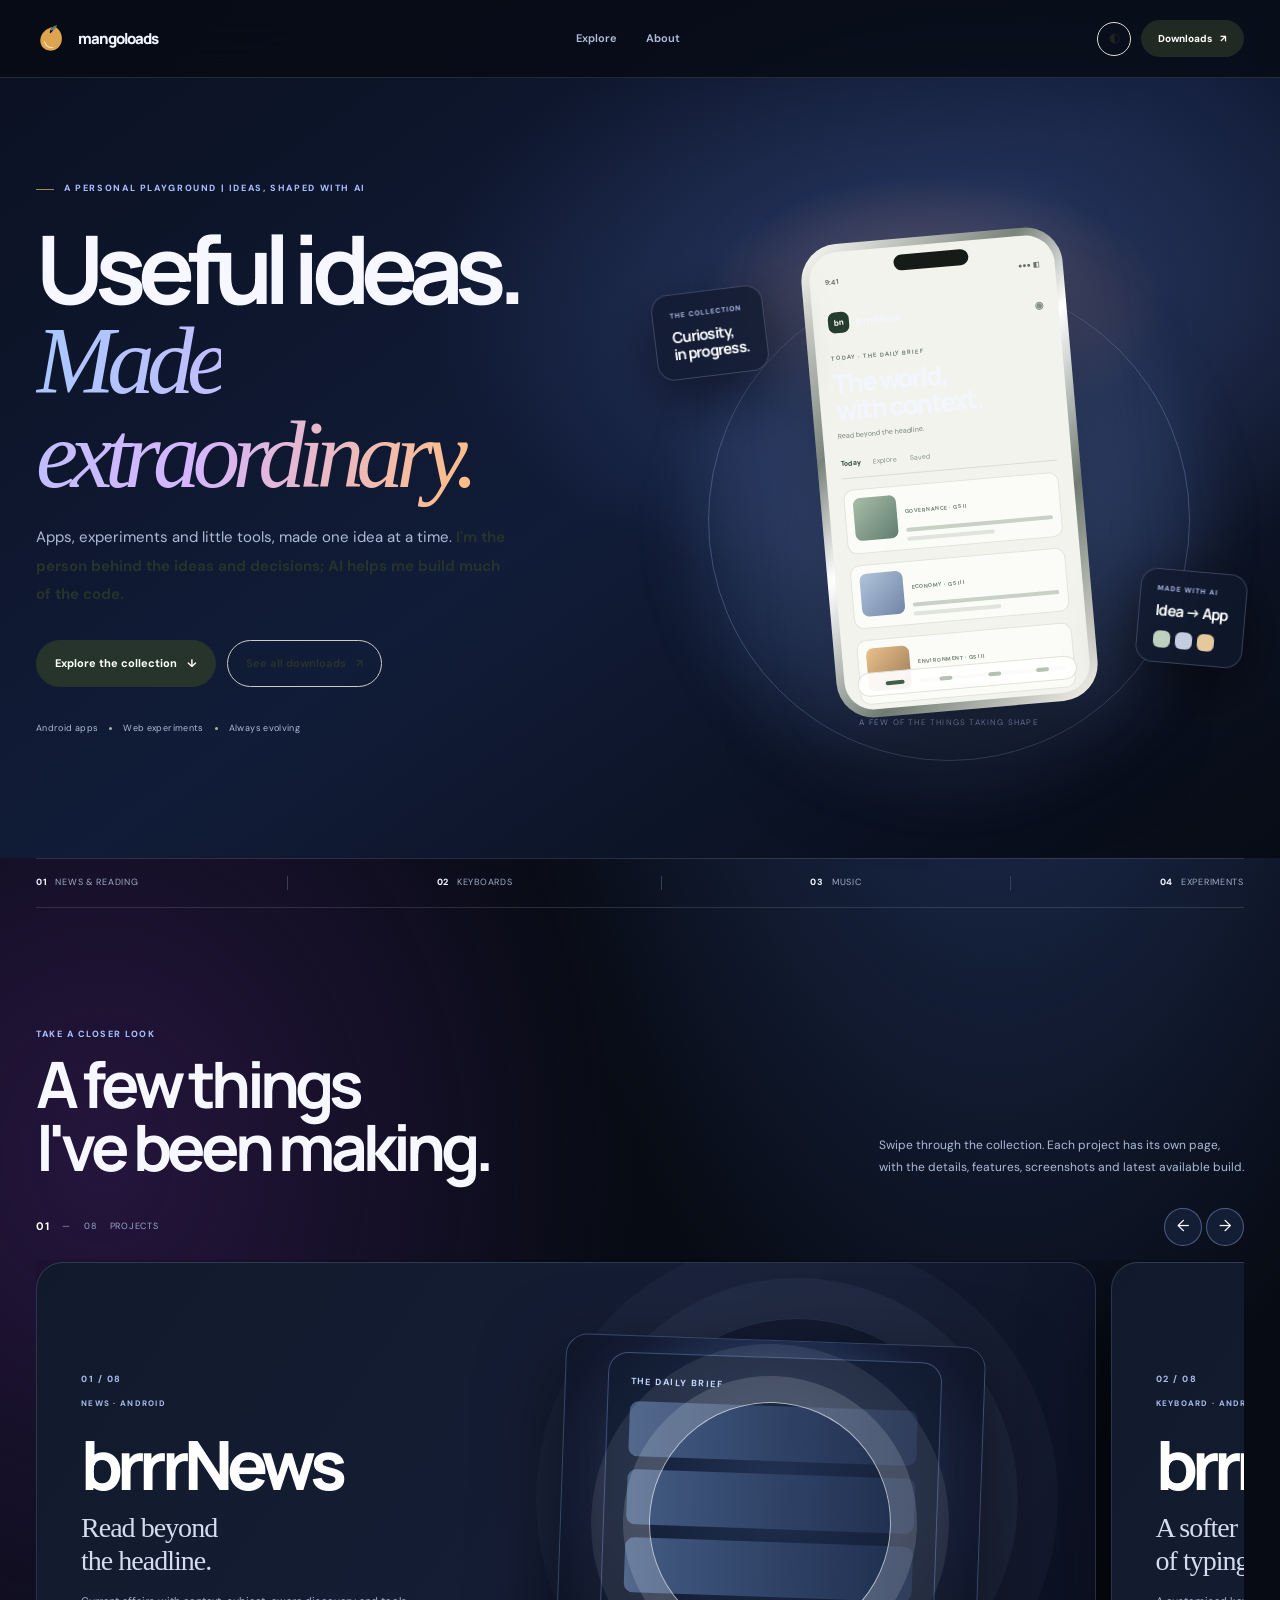
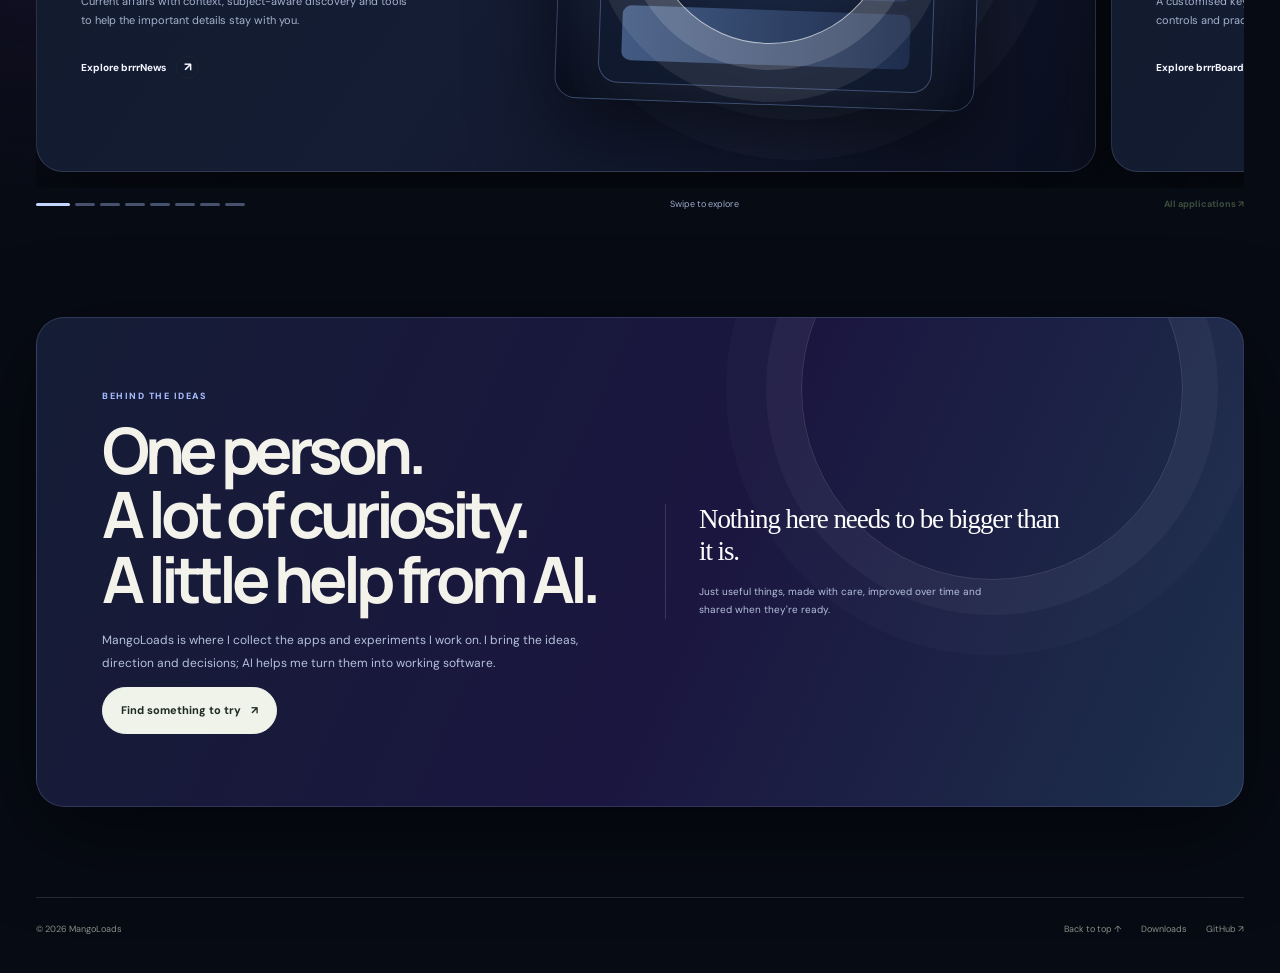
==== commit 3aa2eec2: "Art direct MangoLoads with immersive dark visual system" ====
--- a/index.html
+++ b/index.html
@@ -12,7 +12,7 @@
   <link rel="icon" type="image/svg+xml" href="favicon.svg">
   <link rel="preconnect" href="https://fonts.googleapis.com">
   <link rel="preconnect" href="https://fonts.gstatic.com" crossorigin>
-  <link rel="stylesheet" href="styles.css">
+  <link rel="stylesheet" href="styles.css"><link rel="stylesheet" href="visual.css">
 </head>
 <body class="home-page">
   <a class="skip-link" href="#main">Skip to content</a>
@@ -36,8 +36,8 @@
   <main id="main">
     <section class="container hero" id="top">
       <div class="hero-copy fade-up">
-        <div class="eyebrow">A small collection by Batmancpu</div>
-        <h1>Useful ideas.<br><span class="soft">Made real.</span></h1>
+        <div class="eyebrow">A personal playground | ideas, shaped with AI</div>
+        <h1>Useful ideas.<br><span class="soft">Made extraordinary.</span></h1>
         <p>Apps, experiments and little tools, made one idea at a time. <strong>I'm the person behind the ideas and decisions; AI helps me build much of the code.</strong></p>
         <div class="hero-actions">
           <a class="button primary" href="#collection">Explore the collection <span aria-hidden="true">↓</span></a>
--- a/visual.css
+++ b/visual.css
@@ -0,0 +1,25 @@
+body{background:radial-gradient(ellipse at 78% 8%,#263b6b 0,transparent 38%),radial-gradient(ellipse at 8% 45%,#25153d 0,transparent 32%),#070b14!important;color:#f4f6ff!important}
+.site-header,.product-header{background:#070b14c9!important;backdrop-filter:blur(24px);border-color:#ffffff20!important}
+.primary-nav,.product-nav,.hero-copy>p,.section-heading p,.hero-foot,.page-hero p,.download-main>p,.product-intro-block p,.story-copy>p{color:#aebbd7!important}
+.hero{min-height:780px;position:relative;isolation:isolate}.hero:before{content:"";position:absolute;z-index:-1;inset:-78px -5vw 0;background:radial-gradient(ellipse at 72% 36%,#f3a65b55,transparent 17%),radial-gradient(ellipse at 73% 35%,#6b83d755,transparent 38%),linear-gradient(145deg,#0a1020,#111c38 52%,#070b14);pointer-events:none}
+.hero h1,.section-heading h2,.page-hero h1,.download-main h2,.product-hero h1,.story-copy h2,.product-intro-block h2,.product-gallery h2,.product-details h2{color:#f6f7ff!important}
+.hero h1 .soft{background:linear-gradient(100deg,#a8c8ff,#d6b5ff 55%,#ffbe83);-webkit-background-clip:text;background-clip:text;color:transparent}
+.eyebrow,.kicker{color:#a9bdff!important}.hero-art:before{background:radial-gradient(circle,#526da8 0,transparent 70%);width:580px;height:580px;filter:blur(18px)}.hero-art:after{border-color:#b5ccff40;width:480px;height:480px}
+.hero-device{box-shadow:0 35px 100px #000a,0 0 65px #7397ff3b}.hero-float{background:#10182cbb;border-color:#c5d7ff38;color:#fff;box-shadow:0 20px 60px #0008}.hero-float small,.hero-caption{color:#aab9e6}
+.home-index{border-color:#ffffff20;color:#a0acc6}.home-index b{color:#f3f6ff}.home-index i{background:#34405c}.collection{padding-top:120px}
+.product-slide{border:1px solid #cadbff29;box-shadow:0 25px 80px #0008;min-height:510px;background:linear-gradient(125deg,#111a2b,#151d35 48%,#0b1020)!important;color:#fff}
+.product-slide:after{border-color:#a9c6ff22;box-shadow:0 0 0 40px #b3caff0d,0 0 0 80px #b3caff08}.slide-copy h3{color:#fff!important}.slide-index,.slide-category{color:#a8b9e8!important}.slide-tagline{color:#d5dcf1!important}.slide-description{color:#a5b2ce!important}.slide-link{color:#f5f6ff!important}
+.slide-image-frame{background:linear-gradient(145deg,#1b2c4a,#10182b);border:1px solid #a8c7ff3b;box-shadow:0 28px 80px #0008}.art-fallback{background:radial-gradient(circle at 50% 38%,#425d92,#151d36 60%,#090e1b)}
+.art-library,.art-keyboard{background:#111b31aa;border-color:#9cbaff55}.art-library b{color:#c2d4ff}.art-library span{background:linear-gradient(90deg,#435b83,#1e2d4d)}.art-keyboard-row i{background:linear-gradient(145deg,#dce7ff,#8398c4)}
+.carousel-progress,.carousel-foot{color:#9baaca}.carousel-progress strong{color:#fff}.carousel-dots button{background:#46516d}.carousel-dots button[aria-current=true]{background:#c4d6ff}
+.carousel-arrow{border:1px solid #a9bfff66;background:#131e35;color:#fff;border-radius:50%;width:38px;height:38px;cursor:pointer}
+.home-end{background:linear-gradient(115deg,#151d35,#1b1640 55%,#1d304c);border:1px solid #adc5ff2b;box-shadow:0 25px 90px #0008}.home-end .kicker{color:#b8caff}.home-end p,.home-end-meta span{color:#b5c1dc}.home-end-meta{border-color:#ffffff24}.home-end-meta strong{color:#fff}
+.site-footer,.product-more,.download-controls,.download-row,.product-strip,.product-gallery,.product-details,.product-story{border-color:#ffffff20!important}
+.page-hero h1 em{color:#b7caff}.meta-pill{border-color:#ffffff24;color:#b4c1dc}.filter-button{color:#9eaccb}.filter-button.active{background:#dce7ff;color:#11182b}
+.search-box{border-color:#ffffff26;background:#ffffff09}.search-box input{color:#fff}.download-row:hover{background:#ffffff08}.download-art{background:linear-gradient(140deg,#263c67,#121a2e);border:1px solid #a8c5ff33}.download-main h2 a{color:#fff}.download-meta{color:#8e9dbc}.download-meta strong,.download-status{color:#d2ddf5}.download-actions .detail-link{color:#aebada}
+.notice,.product-caveat{background:#241f1b;border-color:#e6ad68;color:#e5c99f}.product-hero-media:before{background:radial-gradient(circle,#344c7d,#171d39 58%,transparent 72%)!important}.product-hero-media:after{border-color:#afcaff44!important}
+.product-art,.story-media{background:linear-gradient(145deg,#172746,#10172b)!important;border:1px solid #a9c6ff2c!important;box-shadow:0 35px 90px #0008}.product-art:before,.story-media:before{border-color:#d4e1ff55!important}.product-art-symbol,.story-art-symbol{background:linear-gradient(145deg,#f6f9ff88,#8da7e333)!important;border-color:#fff8!important;color:#edf4ff!important}
+.product-hero-image{border-color:#dce7ff!important;background:#111a30!important;box-shadow:0 35px 100px #000a!important}.product-strip{color:#8798bd}.product-strip b{color:#e1e9ff}.story-point{color:#c5d1ec}.story-point i{border-color:#8aa4df;color:#d8e4ff}
+.gallery-track img{background:#141e34;border-color:#ffffff24}.feature-pill{background:#ffffff09;border-color:#ffffff24;color:#c7d5f4}
+.product-final{background:linear-gradient(115deg,#e4eaff,#c6d5ff 52%,#e6d3ff)!important;color:#11182b!important}.product-final h2{color:#11182b!important}.product-final p{color:#45516e!important}.product-final .kicker{color:#4c6398!important}.product-final .button{background:#111b33!important;color:#f3f6ff!important}.product-final .button.primary{background:#fff!important;color:#11182b!important}
+@media(max-width:700px){.hero{padding-top:70px;min-height:0}.hero:before{inset:-65px -18px 0;opacity:.8}.hero-art{height:370px}.hero-art:before{width:340px;height:340px}.hero-art:after{width:280px;height:280px}.collection{padding-top:75px}.product-slide{min-height:555px;background:linear-gradient(150deg,#172440,#10182b 70%,#0b1020)!important}.home-end{padding:32px 23px}.product-hero{padding-top:65px}.download-row{background:#10182a55;border-radius:16px;padding:14px;margin:10px 0;border:1px solid #ffffff16}}
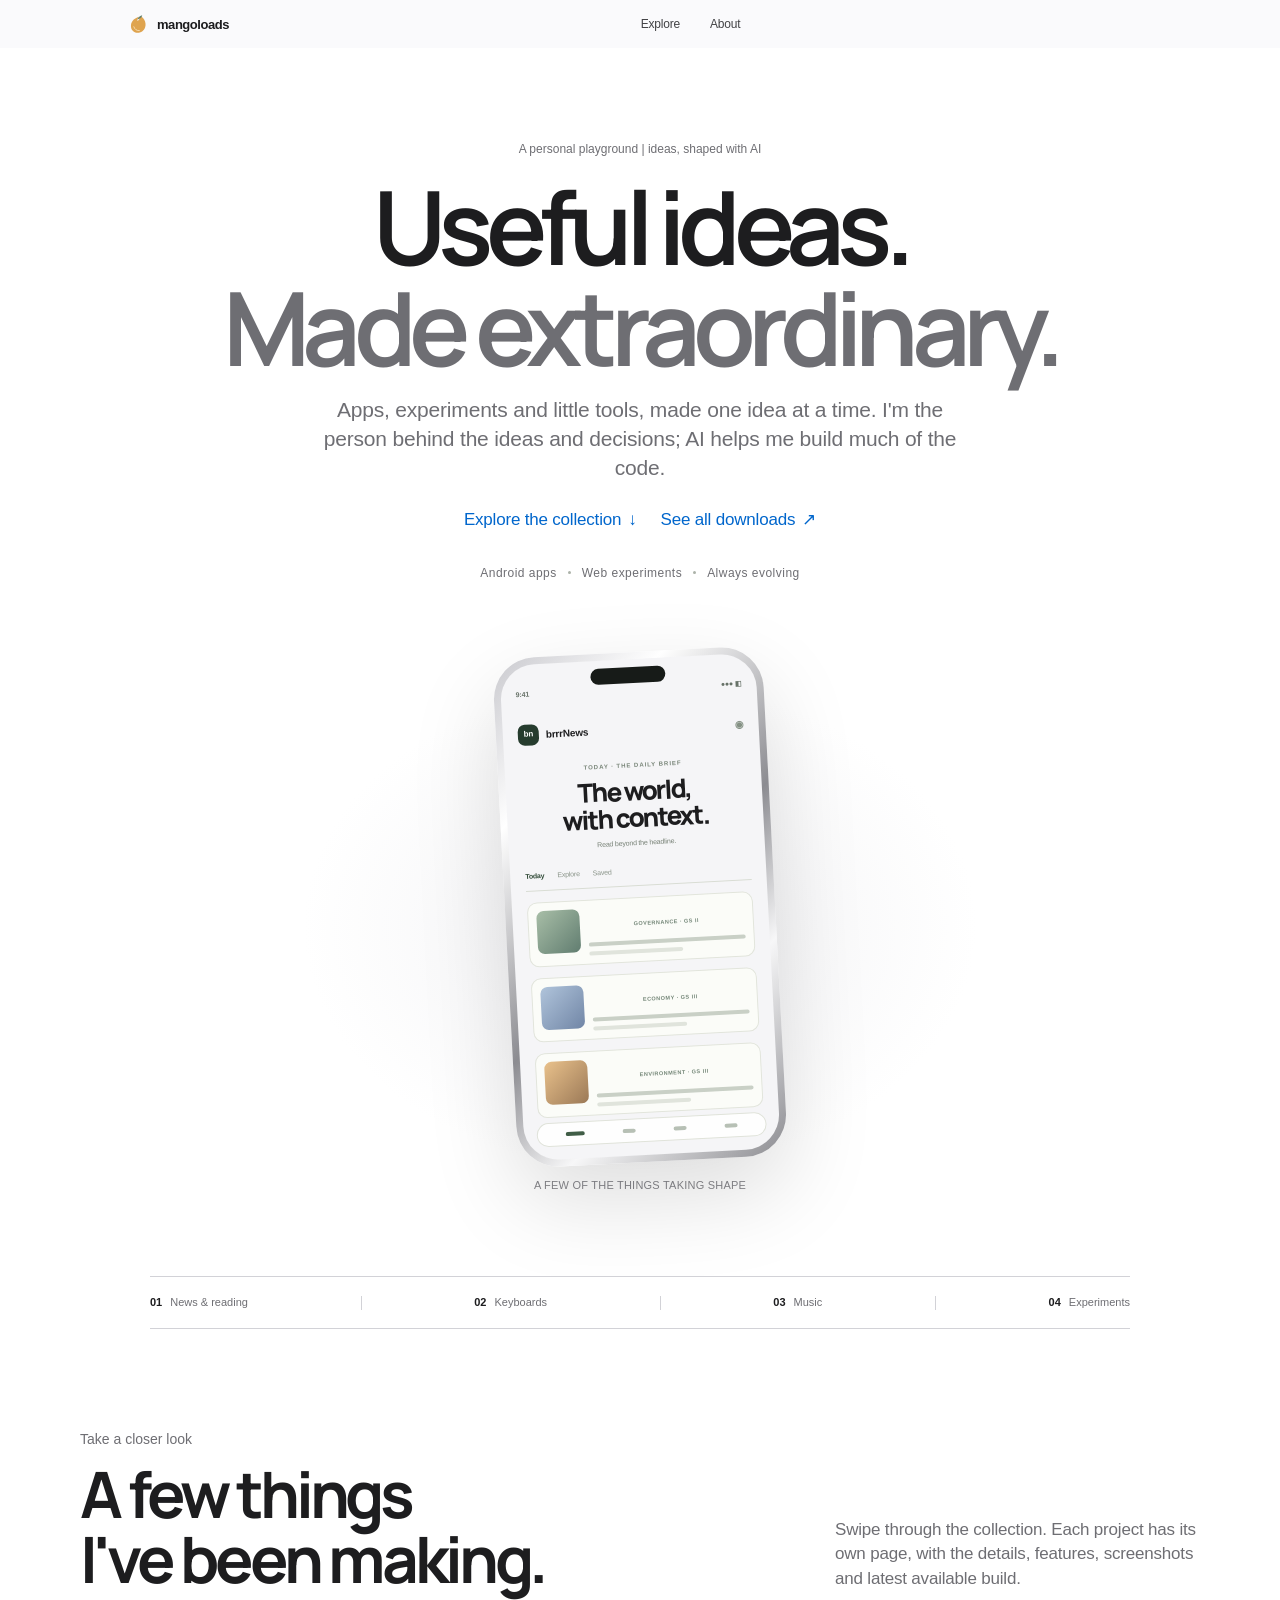
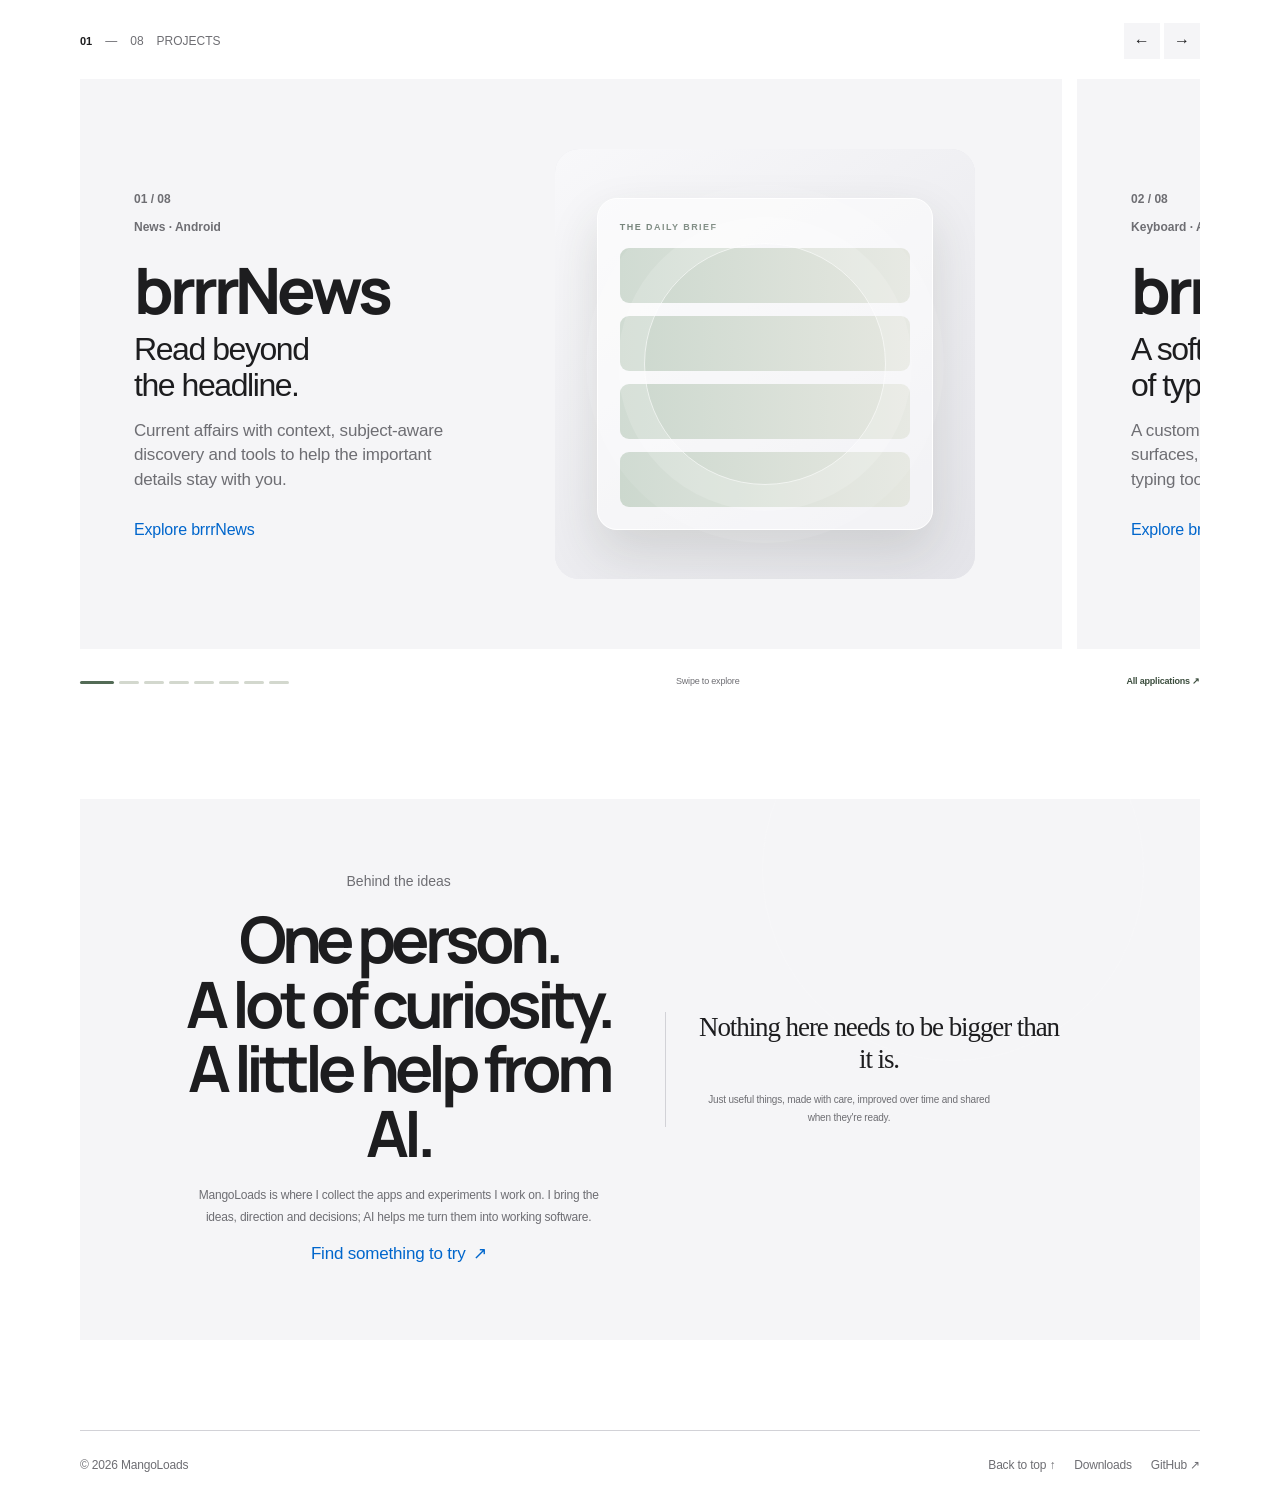
==== commit 9c248090: "Rebuild MangoLoads with Apple.com-inspired product design" ====
--- a/index.html
+++ b/index.html
@@ -3,7 +3,7 @@
 <head>
   <meta charset="utf-8">
   <meta name="viewport" content="width=device-width, initial-scale=1, viewport-fit=cover">
-  <meta name="theme-color" content="#f4f1eb">
+  <meta name="theme-color" content="#ffffff">
   <meta name="description" content="MangoLoads — apps, experiments and small tools by Batmancpu. Ideas, direction and testing by one person; much of the code built with AI.">
   <meta property="og:type" content="website">
   <meta property="og:title" content="MangoLoads — Ideas, made useful">
@@ -12,7 +12,7 @@
   <link rel="icon" type="image/svg+xml" href="favicon.svg">
   <link rel="preconnect" href="https://fonts.googleapis.com">
   <link rel="preconnect" href="https://fonts.gstatic.com" crossorigin>
-  <link rel="stylesheet" href="styles.css"><link rel="stylesheet" href="visual.css">
+  <link rel="stylesheet" href="styles.css"><link rel="stylesheet" href="apple.css">
 </head>
 <body class="home-page">
   <a class="skip-link" href="#main">Skip to content</a>
--- a/apple.css
+++ b/apple.css
@@ -0,0 +1,50 @@
+/* Apple.com-inspired MangoLoads system */
+:root{--ink:#1d1d1f;--muted:#6e6e73;--line:#d2d2d7;--blue:#06c}
+html{scroll-behavior:smooth}body{background:#fff!important;color:var(--ink)!important;font-family:-apple-system,BlinkMacSystemFont,"SF Pro Display","Helvetica Neue",Arial,sans-serif!important;letter-spacing:-.012em}
+.container{width:min(1120px,calc(100% - 48px))}
+.site-header,.product-header{height:48px!important;padding:0 max(22px,calc((100vw - 1024px)/2))!important;background:#fafafce8!important;border:0!important;backdrop-filter:saturate(180%) blur(20px)!important;position:sticky!important;top:0;z-index:50}
+.brand{gap:8px}.brand-symbol,.brand-symbol svg{width:21px!important;height:21px!important}.brand-name{font:650 13px -apple-system,BlinkMacSystemFont,sans-serif!important;letter-spacing:-.035em!important;color:var(--ink)}
+.primary-nav,.product-nav{gap:30px!important;font-size:12px!important;color:#424245!important;font-weight:400!important}.primary-nav a:hover,.product-nav a:hover{color:var(--blue)!important}
+.header-link,.theme-toggle{display:none!important}
+.hero{width:100%;min-height:0!important;display:flex!important;flex-direction:column!important;gap:0!important;padding:92px 24px 74px!important;text-align:center;overflow:hidden}
+.hero-copy{padding:0!important;max-width:900px;margin:0 auto}.eyebrow{justify-content:center!important;color:var(--muted)!important;font-size:12px!important;letter-spacing:0!important;text-transform:none!important;font-weight:500!important}.eyebrow:before{display:none!important}
+.hero h1{font-size:clamp(54px,8vw,104px)!important;line-height:.99!important;letter-spacing:-.075em!important;font-weight:650!important;margin:17px auto 18px!important;max-width:1000px!important;color:var(--ink)!important}
+.hero h1 .soft{font-family:inherit!important;font-style:normal!important;font-weight:650!important;letter-spacing:inherit!important;background:none!important;color:var(--muted)!important}
+.hero-copy>p{font-size:21px!important;line-height:1.38!important;max-width:670px!important;margin:0 auto!important;color:var(--muted)!important}.hero-copy>p strong{font-weight:400!important;color:var(--muted)!important}
+.hero-actions{justify-content:center!important;margin-top:24px!important;gap:24px!important}.button{min-height:0!important;padding:0!important;border:0!important;border-radius:0!important;background:none!important;color:var(--blue)!important;font-size:17px!important;font-weight:400!important;gap:7px!important}.button:hover{background:none!important;transform:none!important;text-decoration:underline}.button.primary{background:none!important;color:var(--blue)!important}
+.hero-foot{justify-content:center!important;margin-top:30px!important;color:var(--muted)!important;font-size:12px!important}
+.hero-art{width:min(100%,1000px);height:590px!important;margin:30px auto 0;overflow:visible}.hero-art:before{width:700px!important;height:510px!important;top:60px!important;background:radial-gradient(ellipse,#f2f2f4 0%,#fff 68%)!important;filter:none!important}.hero-art:after{display:none!important}
+.hero-device{width:270px!important;height:510px!important;border-radius:42px!important;padding:7px!important;background:linear-gradient(135deg,#c9c9ce,#fff 22%,#8c8c91 52%,#f7f7f8 72%,#8c8c91)!important;box-shadow:0 35px 90px #0002!important;transform:rotate(-3deg)!important}.hero-device-screen{border-radius:35px!important;background:#f5f5f7!important}
+.hero-float{display:none!important}.hero-caption{bottom:8px!important;color:#86868b!important;font-size:11px!important;letter-spacing:.02em!important}
+.home-index{max-width:980px;border-color:var(--line)!important;color:var(--muted)!important;font-size:11px!important;text-transform:none!important;letter-spacing:0!important}.home-index b{color:var(--ink)!important}.home-index i{background:var(--line)!important}
+.collection{padding:100px 0 110px!important}.section-heading{align-items:end!important;margin-bottom:32px!important}.kicker{font-size:14px!important;letter-spacing:0!important;text-transform:none!important;color:var(--muted)!important;font-weight:500!important}
+.section-heading h2{font-size:clamp(40px,5.4vw,64px)!important;letter-spacing:-.065em!important;line-height:1.02!important;color:var(--ink)!important}.section-heading p{font-size:17px!important;line-height:1.45!important;color:var(--muted)!important}
+.carousel-controls{margin-bottom:18px!important}.carousel-progress{font-size:12px!important;letter-spacing:0!important;color:var(--muted)!important}.carousel-progress strong{color:var(--ink)!important}
+.carousel-arrow{width:36px!important;height:36px!important;background:#f5f5f7!important;color:var(--ink)!important;border:0!important}
+.product-slide{flex:0 0 88%!important;min-height:570px!important;padding:54px!important;grid-template-columns:.85fr 1.15fr!important;gap:28px!important;border:0!important;border-radius:0!important;box-shadow:none!important;background:#f5f5f7!important;color:var(--ink)!important}.product-slide:after{display:none!important}
+.slide-news,.slide-board,.slide-exp,.slide-liquid,.slide-metro,.slide-bit,.slide-dictate,.slide-afuse{background:#f5f5f7!important}
+.slide-index,.slide-category{color:var(--muted)!important;font-size:12px!important;letter-spacing:0!important;text-transform:none!important}
+.product-slide h3{font-size:clamp(42px,5vw,64px)!important;letter-spacing:-.065em!important;color:var(--ink)!important;margin:22px 0 12px!important}
+.slide-tagline{font:500 clamp(24px,2.5vw,34px)/1.12 -apple-system,BlinkMacSystemFont,"Helvetica Neue",sans-serif!important;letter-spacing:-.045em!important;color:var(--ink)!important}
+.slide-description{font-size:17px!important;line-height:1.45!important;color:var(--muted)!important}.slide-link{font-size:16px!important;color:var(--blue)!important;font-weight:400!important}.slide-link span{display:none!important}
+.slide-art{min-height:430px!important}.slide-image-frame{height:430px!important;border:0!important;border-radius:24px!important;background:#e8e8ed!important;box-shadow:none!important;transform:none!important}.slide-image-frame img{object-fit:contain!important;padding:0!important}.slide-image-frame.cover img{object-fit:cover!important}.art-fallback{background:linear-gradient(145deg,#f8f8fa,#e4e4e9)!important}
+.carousel-foot{color:var(--muted)!important}.home-end{background:#f5f5f7!important;border:0!important;border-radius:0!important;box-shadow:none!important;color:var(--ink)!important;padding:72px 8%!important;text-align:center}.home-end h2{color:var(--ink)!important}.home-end p,.home-end-meta span{color:var(--muted)!important}.home-end .kicker{color:var(--muted)!important}.home-end-meta{border-color:var(--line)!important}.home-end-meta strong{color:var(--ink)!important}
+.page-hero{text-align:center;padding:100px 0 70px!important}.page-hero h1{font-size:clamp(52px,7vw,88px)!important;line-height:1!important;letter-spacing:-.07em!important;color:var(--ink)!important}.page-hero h1 em{font-style:normal!important;color:var(--muted)!important}.page-hero p{font-size:21px!important;line-height:1.4!important;max-width:680px!important;margin:20px auto!important;color:var(--muted)!important}.page-meta{justify-content:center!important}.meta-pill{border:0!important;background:#f5f5f7!important;color:var(--muted)!important}
+.download-controls{border-color:var(--line)!important}.filter-button{color:#424245!important}.filter-button.active{background:var(--ink)!important;color:#fff!important}.search-box{background:#f5f5f7!important;border:0!important}.search-box input{color:var(--ink)!important}
+.download-row{grid-template-columns:100px 1fr auto!important;gap:28px!important;padding:30px 0!important;border-bottom:1px solid var(--line)!important;background:#fff!important}.download-row:hover{background:#fff!important}.download-art{width:100px!important;height:100px!important;border:0!important;border-radius:22px!important;background:#f5f5f7!important}.download-main h2{font-size:30px!important;letter-spacing:-.05em!important}.download-main h2 a{color:var(--ink)!important}.download-main>p{font-size:15px!important;color:var(--muted)!important;line-height:1.5!important}.download-meta,.download-status{font-size:12px!important;color:var(--muted)!important}.download-meta strong{color:var(--ink)!important}.download-actions .button.primary{background:var(--blue)!important;color:#fff!important;padding:10px 16px!important;border-radius:22px!important;font-size:13px!important}.download-actions .detail-link{color:var(--blue)!important;font-size:13px!important}
+.notice,.product-caveat{background:#f5f5f7!important;border:0!important;color:var(--muted)!important;border-radius:18px!important}
+.product-header-inner{width:min(1024px,calc(100% - 44px))!important;margin:auto!important}
+.product-hero{width:100%!important;max-width:none!important;display:flex!important;flex-direction:column!important;align-items:center!important;text-align:center!important;gap:40px!important;padding:90px 24px 70px!important;min-height:0!important}.product-hero-copy{max-width:900px!important}.product-kicker{font-size:14px!important;letter-spacing:0!important;color:var(--muted)!important}
+.product-hero h1{font-size:clamp(58px,8vw,108px)!important;line-height:.98!important;letter-spacing:-.075em!important;font-weight:650!important;color:var(--ink)!important;margin:18px 0!important}.product-subtitle{font-size:clamp(26px,3.4vw,42px)!important;line-height:1.12!important;letter-spacing:-.05em!important;color:var(--ink)!important;margin:0 auto 16px!important}.product-intro{font-size:20px!important;line-height:1.45!important;color:var(--muted)!important;max-width:720px!important;margin:0 auto!important}
+.product-status-row,.product-hero-actions{justify-content:center!important}.product-status-row{margin-top:24px!important}.product-status{font-size:12px!important;border:0!important;background:#f5f5f7!important;color:var(--muted)!important}.product-hero-actions{margin-top:24px!important;gap:28px!important}.product-hero-actions .button.primary{background:var(--blue)!important;color:white!important;border-radius:24px!important;padding:11px 18px!important;font-size:15px!important}.product-hero-actions .button:not(.primary){font-size:15px!important}.product-build-note{justify-content:center!important;color:var(--muted)!important;font-size:12px!important}
+.product-hero-media{width:min(100%,1100px)!important;min-height:560px!important;display:grid!important;place-items:center!important;background:#f5f5f7!important;overflow:hidden!important}.product-art,.hero-image-wrap{width:100%!important;max-width:100%!important;height:560px!important;min-height:560px!important;border:0!important;border-radius:0!important;background:#f5f5f7!important;box-shadow:none!important}.product-art:before,.story-media:before{display:none!important}.product-art-visual{transform:scale(1.18)!important}.product-art-label{color:var(--muted)!important}.product-hero-image{max-height:510px!important;max-width:90%!important;border:0!important;border-radius:26px!important;background:transparent!important;box-shadow:0 25px 65px #0002!important}.product-hero-image.wide{max-width:100%!important;max-height:450px!important}.product-hero-foot{color:var(--muted)!important}
+.product-strip{max-width:980px!important;border-top:1px solid var(--line)!important;border-bottom:1px solid var(--line)!important;color:var(--muted)!important;font-size:12px!important}.product-strip b{color:var(--ink)!important}
+.product-intro-block{max-width:820px!important;text-align:center!important;padding:110px 0 80px!important}.product-intro-block h2{font-size:clamp(40px,5vw,64px)!important;line-height:1.03!important;letter-spacing:-.065em!important;color:var(--ink)!important}.product-intro-block p{font-size:20px!important;line-height:1.5!important;color:var(--muted)!important}
+.product-story{max-width:none!important;width:100%!important;display:grid!important;grid-template-columns:1fr 1fr!important;align-items:center!important;gap:8vw!important;padding:90px max(24px,calc((100vw - 1060px)/2))!important;border:0!important;border-top:1px solid #f0f0f2!important}.product-story:nth-child(even){background:#f5f5f7!important}.product-story:nth-child(even) .story-copy{order:2}.product-story:nth-child(even) .story-media{order:1}
+.story-copy{max-width:500px!important}.story-copy h2{font-size:clamp(38px,4.5vw,58px)!important;line-height:1.03!important;letter-spacing:-.065em!important;color:var(--ink)!important}.story-copy>p{font-size:18px!important;line-height:1.5!important;color:var(--muted)!important}.story-point{font-size:15px!important;color:#424245!important}.story-point i{border-color:var(--blue)!important;color:var(--blue)!important}
+.story-media{height:460px!important;border:0!important;border-radius:24px!important;background:#e8e8ed!important;box-shadow:none!important;overflow:hidden!important}.story-media img{width:100%;height:100%;object-fit:contain!important}.story-media img.wide{object-fit:cover!important}
+.product-gallery,.product-details{padding:90px 0!important;border-color:var(--line)!important}.product-gallery h2,.product-details h2{font-size:clamp(38px,4vw,54px)!important;letter-spacing:-.06em!important;color:var(--ink)!important}.gallery-track img{border:0!important;border-radius:18px!important;background:#f5f5f7!important}.feature-pill{background:#f5f5f7!important;border:0!important;color:#424245!important}
+.product-final{background:#f5f5f7!important;color:var(--ink)!important;border-radius:0!important;text-align:center!important;padding:90px 24px!important;margin:30px auto!important}.product-final h2{font-size:clamp(38px,5vw,60px)!important;letter-spacing:-.06em!important;color:var(--ink)!important}.product-final p{color:var(--muted)!important}.product-final .button{background:var(--blue)!important;color:#fff!important;border-radius:24px!important;padding:12px 20px!important}
+.product-more,.site-footer{border-color:var(--line)!important;color:var(--muted)!important;font-size:12px!important}
+@media(max-width:700px){.container{width:calc(100% - 40px)}.site-header,.product-header{padding:0 18px!important}.primary-nav,.product-nav{gap:15px!important;font-size:11px!important}.hero{padding:65px 20px 45px!important}.hero h1{font-size:clamp(48px,13vw,72px)!important}.hero-copy>p{font-size:18px!important}.hero-art{height:430px!important;margin-top:18px}.hero-device{width:220px!important;height:410px!important}.hero-art:before{width:360px!important;height:340px!important}.home-index{flex-wrap:wrap;gap:14px!important;justify-content:center!important}.home-index i{display:none}.collection{padding:70px 0!important}.section-heading{display:block!important}.section-heading p{margin-top:18px!important}.product-slide{flex-basis:94%!important;display:flex!important;flex-direction:column!important;padding:30px 24px!important;min-height:0!important;gap:15px!important}.slide-art{min-height:300px!important}.slide-image-frame{height:290px!important}.page-hero{padding:70px 0 45px!important}.page-hero h1{font-size:52px!important}.page-hero p{font-size:18px!important}.download-row{grid-template-columns:68px 1fr!important;gap:16px!important;padding:22px 0!important}.download-art{width:68px!important;height:68px!important}.download-actions{grid-column:2;display:flex!important;align-items:center!important;gap:18px!important;flex-wrap:wrap}.product-hero{padding:65px 20px 45px!important}.product-hero h1{font-size:58px!important}.product-subtitle{font-size:27px!important}.product-intro{font-size:17px!important}.product-hero-media,.product-art,.hero-image-wrap{min-height:360px!important;height:360px!important}.product-hero-image{max-height:330px!important}.product-strip{gap:14px!important;flex-wrap:wrap!important}.product-intro-block{padding:70px 0 50px!important}.product-story{grid-template-columns:1fr!important;gap:28px!important;padding:65px 24px!important}.product-story:nth-child(even) .story-copy,.product-story:nth-child(even) .story-media{order:initial}.story-media{height:330px!important}.story-copy h2{font-size:42px!important}.product-gallery,.product-details{padding:65px 0!important}.product-final{padding:65px 20px!important}}
+@media(prefers-reduced-motion:reduce){html{scroll-behavior:auto}*,*:before,*:after{animation-duration:.01ms!important;animation-iteration-count:1!important;transition-duration:.01ms!important}}
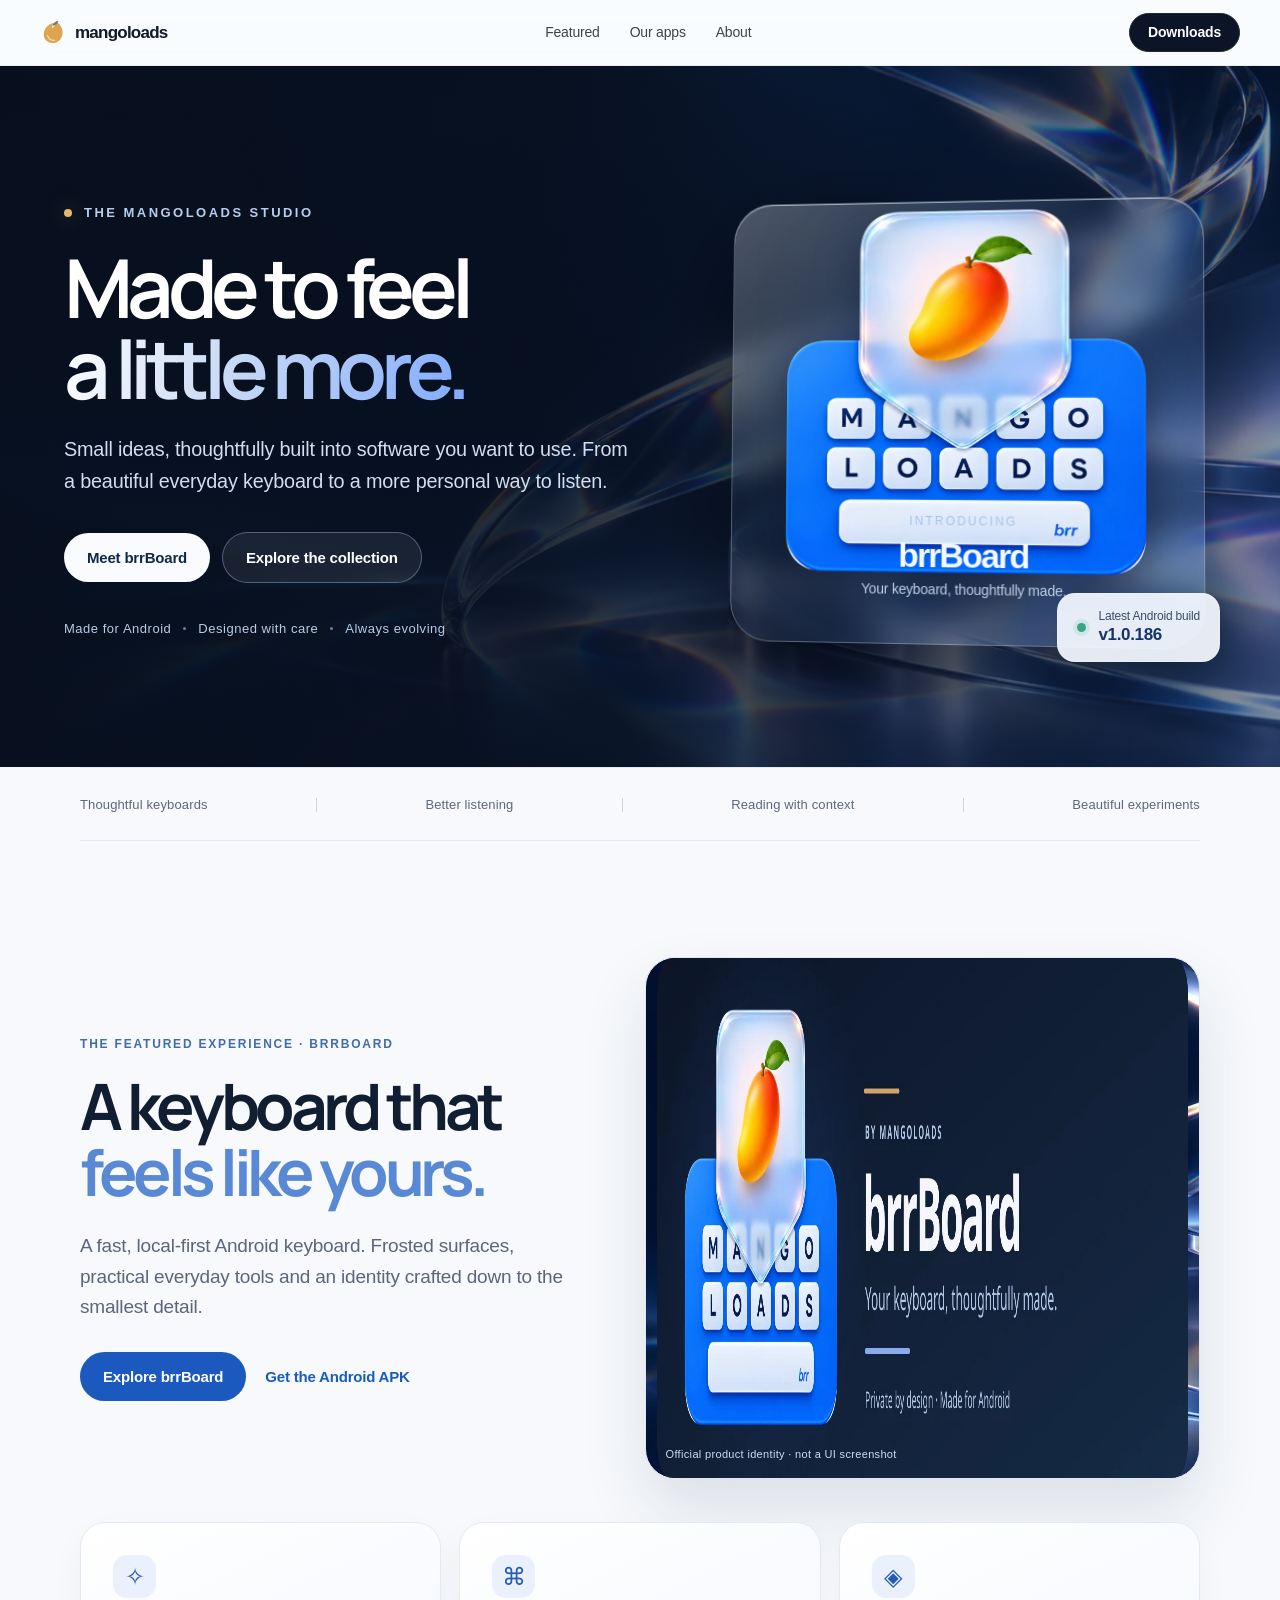
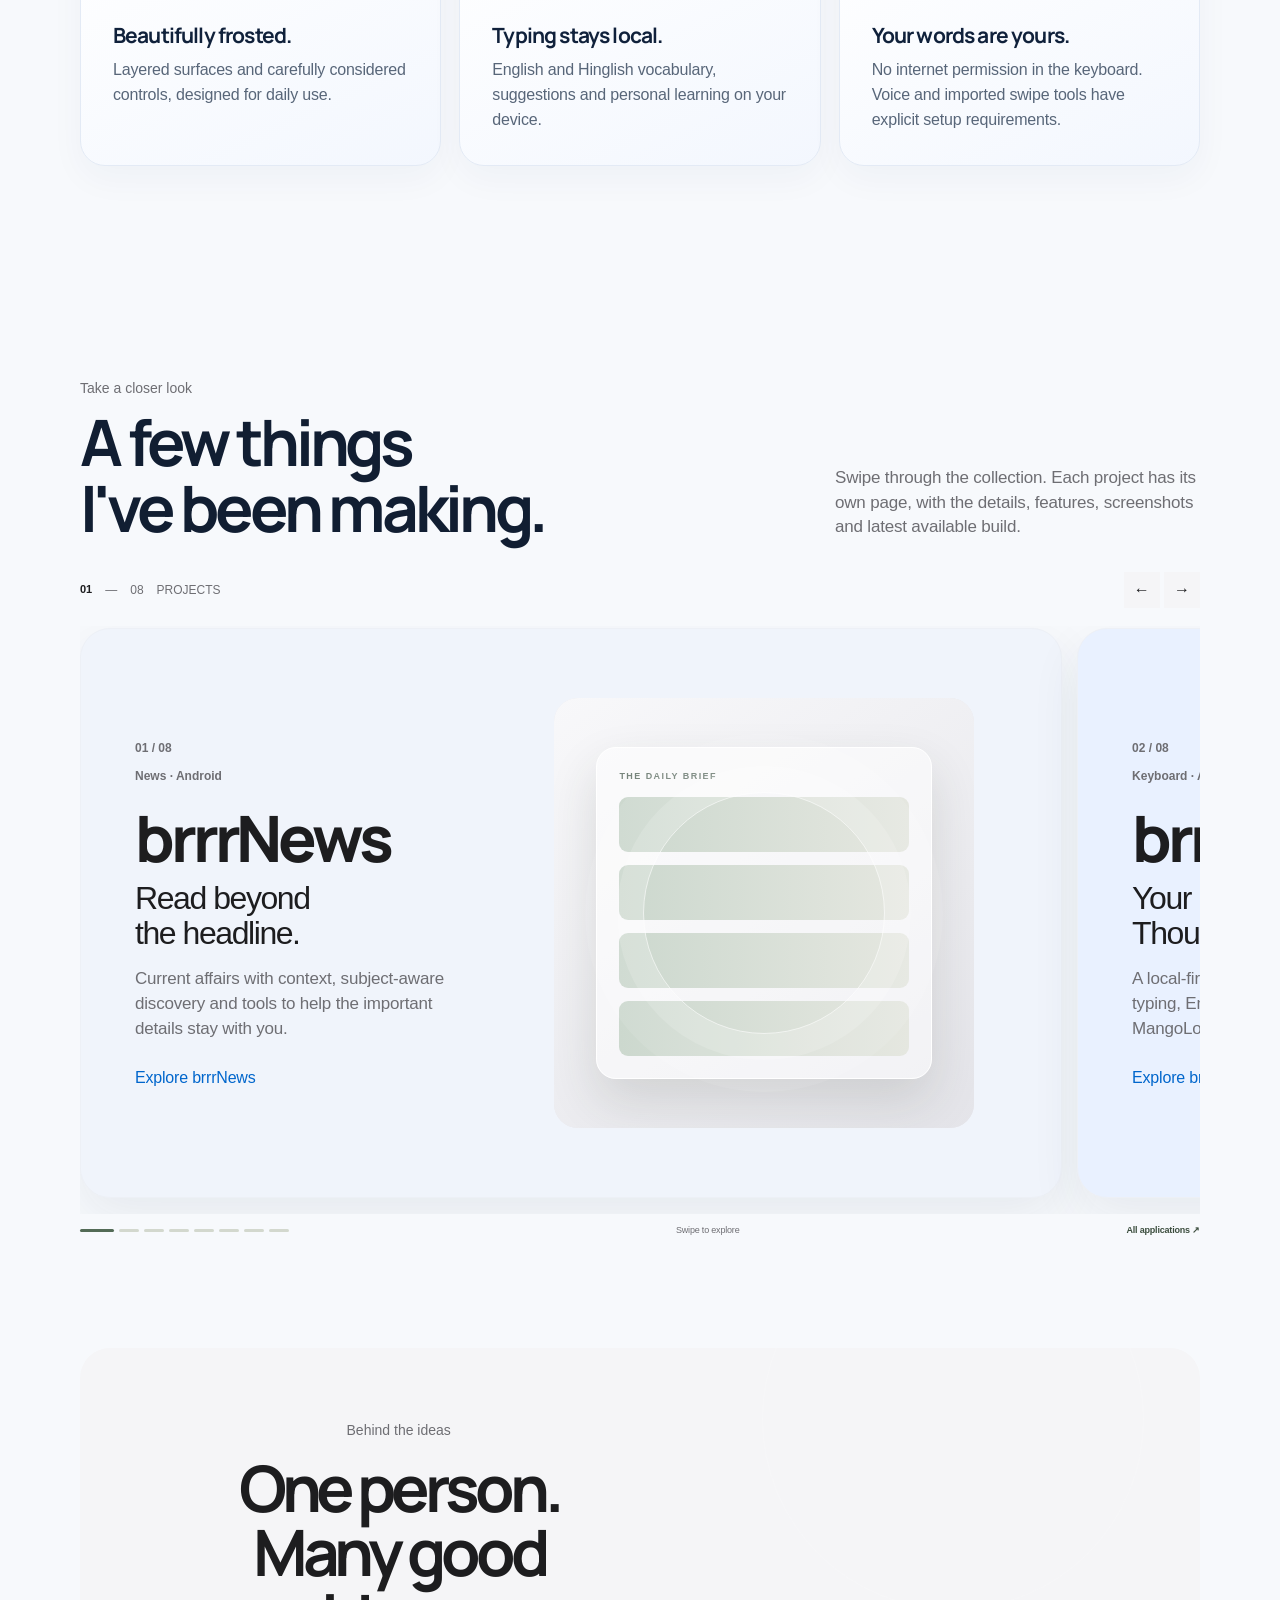
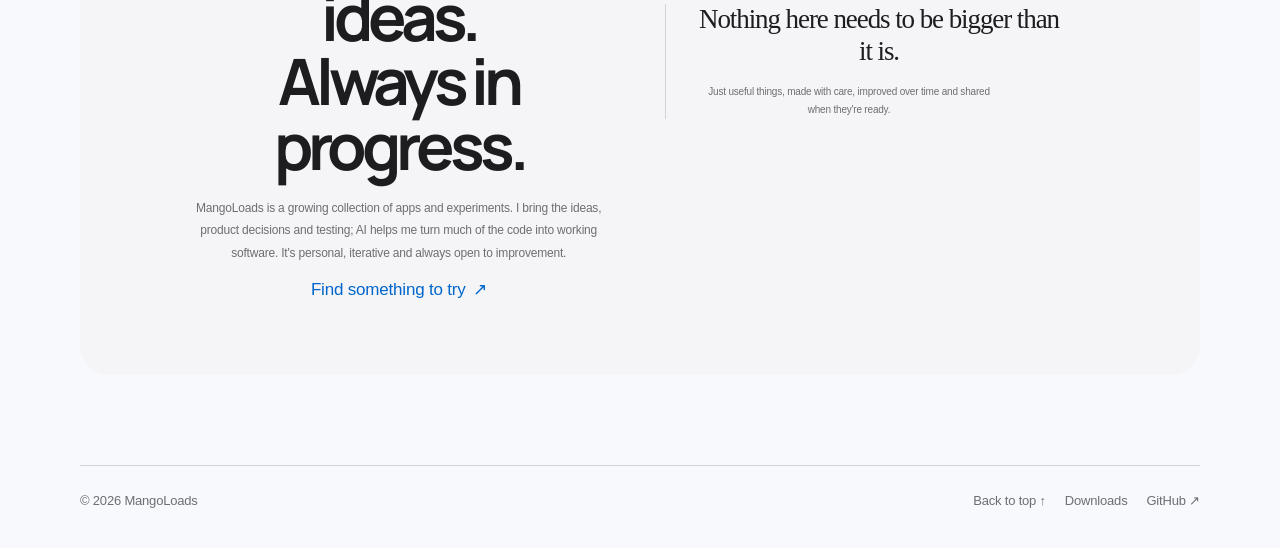
==== commit 0b8b8fab: "Refresh MangoLoads with current projects and sapphire redesign" ====
--- a/index.html
+++ b/index.html
@@ -7,12 +7,13 @@
   <meta name="description" content="MangoLoads — apps, experiments and small tools by Batmancpu. Ideas, direction and testing by one person; much of the code built with AI.">
   <meta property="og:type" content="website">
   <meta property="og:title" content="MangoLoads — Ideas, made useful">
-  <meta property="og:description" content="A collection of apps, experiments and small tools.">
-  <title>MangoLoads — Ideas, made useful</title>
+  <meta property="og:description" content="Thoughtfully made Android apps. Meet brrBoard, brrMusic, brrrNews and the rest of the collection.">
+  <meta property="og:image" content="https://batmancpu.github.io/mangoloads/assets/visuals/brrboard-identity.webp">
+  <title>MangoLoads — Thoughtful software, beautifully made</title>
   <link rel="icon" type="image/svg+xml" href="favicon.svg">
   <link rel="preconnect" href="https://fonts.googleapis.com">
   <link rel="preconnect" href="https://fonts.gstatic.com" crossorigin>
-  <link rel="stylesheet" href="styles.css"><link rel="stylesheet" href="apple.css">
+  <link rel="stylesheet" href="styles.css"><link rel="stylesheet" href="apple.css"><link rel="stylesheet" href="premium.css">
 </head>
 <body class="home-page">
   <a class="skip-link" href="#main">Skip to content</a>
@@ -24,56 +25,57 @@
       <span class="brand-name">mangoloads</span>
     </a>
     <nav class="primary-nav" aria-label="Main navigation">
-      <a href="#collection">Explore</a>
+      <a href="#featured">Featured</a>
+      <a href="#collection">Our apps</a>
       <a href="#about">About</a>
     </nav>
     <div class="header-actions">
       <button class="theme-toggle" type="button" data-theme-toggle aria-label="Switch colour theme" title="Switch colour theme">◐</button>
-      <a class="header-link dark" href="downloads.html">Downloads <span aria-hidden="true">↗</span></a>
+      <a class="header-link dark" href="downloads.html">Downloads</a>
     </div>
   </header>
 
   <main id="main">
-    <section class="container hero" id="top">
+    <section class="container hero premiere-hero" id="top">
       <div class="hero-copy fade-up">
-        <div class="eyebrow">A personal playground | ideas, shaped with AI</div>
-        <h1>Useful ideas.<br><span class="soft">Made extraordinary.</span></h1>
-        <p>Apps, experiments and little tools, made one idea at a time. <strong>I'm the person behind the ideas and decisions; AI helps me build much of the code.</strong></p>
+        <div class="eyebrow"><span class="eyebrow-spark" aria-hidden="true"></span> THE MANGOLOADS STUDIO</div>
+        <h1>Made to feel<br><span class="soft">a little more.</span></h1>
+        <p>Small ideas, thoughtfully built into software you want to use. From a beautiful everyday keyboard to a more personal way to listen.</p>
         <div class="hero-actions">
-          <a class="button primary" href="#collection">Explore the collection <span aria-hidden="true">↓</span></a>
-          <a class="button" href="downloads.html">See all downloads <span aria-hidden="true">↗</span></a>
+          <a class="button primary" href="apps/brrrboard/">Meet brrBoard</a>
+          <a class="button" href="#collection">Explore the collection</a>
         </div>
-        <div class="hero-foot"><span>Android apps</span><i></i><span>Web experiments</span><i></i><span>Always evolving</span></div>
+        <div class="hero-foot"><span>Made for Android</span><i></i><span>Designed with care</span><i></i><span>Always evolving</span></div>
       </div>
 
-      <div class="hero-art fade-up" aria-label="A preview of the MangoLoads applications">
-        <div class="hero-device">
-          <div class="hero-device-screen">
-            <div class="hero-island"></div>
-            <div class="hero-status"><span>9:41</span><span>●●● ◧</span></div>
-            <div class="hero-app-brand"><i>bn</i><b>brrrNews</b><span>◉</span></div>
-            <div class="hero-app-kicker">TODAY · THE DAILY BRIEF</div>
-            <div class="hero-app-title">The world,<br>with context.</div>
-            <div class="hero-app-desc">Read beyond the headline.</div>
-            <div class="hero-app-tabs"><b>Today</b><span>Explore</span><span>Saved</span></div>
-            <div class="hero-story"><i class="hero-story-art"></i><div class="hero-story-copy"><small>GOVERNANCE · GS II</small><i></i><i></i></div></div>
-            <div class="hero-story"><i class="hero-story-art blue"></i><div class="hero-story-copy"><small>ECONOMY · GS III</small><i></i><i></i></div></div>
-            <div class="hero-story"><i class="hero-story-art gold"></i><div class="hero-story-copy"><small>ENVIRONMENT · GS III</small><i></i><i></i></div></div>
-            <div class="hero-app-nav"><i></i><i></i><i></i><i></i></div>
-          </div>
+      <div class="hero-art fade-up" aria-label="Official brrBoard brand artwork">
+        <div class="hero-product-plinth">
+          <div class="hero-product-halo"></div>
+          <img class="hero-board-mark" src="assets/visuals/brrboard-brand.webp" width="700" height="700" alt="Official brrBoard blue keyboard with a mango-shaped glass badge" fetchpriority="high">
+          <div class="hero-product-label"><span>Introducing</span><strong>brrBoard</strong><small>Your keyboard, thoughtfully made.</small></div>
         </div>
-        <div class="hero-float left"><small>THE COLLECTION</small><strong>Curiosity,<br>in progress.</strong></div>
-        <div class="hero-float right"><small>MADE WITH AI</small><strong>Idea → App</strong><div class="chips"><i></i><i></i><i></i></div></div>
-        <div class="hero-caption">A FEW OF THE THINGS TAKING SHAPE</div>
+        <div class="hero-product-chip"><span class="hero-product-chip-dot"></span><span>Latest Android build<br><b id="heroLatestVersion">v1.0.186</b></span></div>
       </div>
     </section>
 
     <div class="container home-index" aria-label="Collection categories">
-      <span><b>01</b> News & reading</span><i></i>
-      <span><b>02</b> Keyboards</span><i></i>
-      <span><b>03</b> Music</span><i></i>
-      <span><b>04</b> Experiments</span>
+      <span>Thoughtful keyboards</span><i></i>
+      <span>Better listening</span><i></i>
+      <span>Reading with context</span><i></i>
+      <span>Beautiful experiments</span>
     </div>
+
+    <section class="container board-spotlight" id="featured" aria-labelledby="spotlightTitle">
+      <div class="spotlight-heading fade-up">
+        <div class="spotlight-copy"><div class="kicker">The featured experience · brrBoard</div><h2 id="spotlightTitle">A keyboard that<br><em>feels like yours.</em></h2><p>A fast, local-first Android keyboard. Frosted surfaces, practical everyday tools and an identity crafted down to the smallest detail.</p><div class="spotlight-actions"><a class="button primary" href="apps/brrrboard/">Explore brrBoard</a><a class="text-link" data-brrboard-download href="https://github.com/Batmancpu/brrrBoard/releases/download/v1.0.186/brrBoard.apk">Get the Android APK</a></div></div>
+        <div class="spotlight-brand-frame"><img src="assets/visuals/brrboard-identity.webp" width="1440" height="520" alt="Official brrBoard MangoLoads identity artwork" loading="lazy"><span>Official product identity · not a UI screenshot</span></div>
+      </div>
+      <div class="spotlight-feature-grid fade-up">
+        <article><span class="spotlight-icon" aria-hidden="true">✧</span><h3>Beautifully frosted.</h3><p>Layered surfaces and carefully considered controls, designed for daily use.</p></article>
+        <article><span class="spotlight-icon" aria-hidden="true">⌘</span><h3>Typing stays local.</h3><p>English and Hinglish vocabulary, suggestions and personal learning on your device.</p></article>
+        <article><span class="spotlight-icon" aria-hidden="true">◈</span><h3>Your words are yours.</h3><p>No internet permission in the keyboard. Voice and imported swipe tools have explicit setup requirements.</p></article>
+      </div>
+    </section>
 
     <section class="container collection" id="collection">
       <div class="section-heading fade-up">
@@ -97,8 +99,8 @@
           </a>
 
           <a class="product-slide slide-board" href="apps/brrrboard/" data-slide>
-            <div class="slide-copy"><span class="slide-index">02 / 08</span><span class="slide-category">Keyboard · Android</span><h3>brrrBoard</h3><p class="slide-tagline">A softer side<br>of typing.</p><p class="slide-description">A customised keyboard exploring frosted surfaces, expressive controls and practical typing tools.</p><span class="slide-link">Explore brrrBoard <span>↗</span></span></div>
-            <div class="slide-art"><div class="slide-image-frame"><img src="https://raw.githubusercontent.com/Batmancpu/brrrBoard/main/assets/screenshots/Screenshot_4.png" alt="brrrBoard keyboard interface" loading="lazy"></div></div>
+            <div class="slide-copy"><span class="slide-index">02 / 08</span><span class="slide-category">Keyboard · Android</span><h3>brrBoard</h3><p class="slide-tagline">Your keyboard.<br>Thoughtfully made.</p><p class="slide-description">A local-first frosted keyboard with offline typing, Emoji and Clipboard tools, and the MangoLoads identity.</p><span class="slide-link">Explore brrBoard</span></div>
+            <div class="slide-art"><div class="slide-image-frame board-slide-frame"><img src="assets/visuals/brrboard-brand.webp" alt="Official brrBoard keyboard-and-mango identity artwork" loading="lazy"></div></div>
           </a>
 
           <a class="product-slide slide-exp" href="apps/expboard/" data-slide>
@@ -116,14 +118,14 @@
             <div class="slide-art"><div class="slide-image-frame"><img src="https://raw.githubusercontent.com/Batmancpu/Metrolist/main/fastlane/metadata/android/en-US/images/screenshots/screenshot_2.png" alt="Metrolist music player interface" loading="lazy"></div></div>
           </a>
 
-          <a class="product-slide slide-bit" href="apps/bitchord/" data-slide>
-            <div class="slide-copy"><span class="slide-index">06 / 08</span><span class="slide-category">Music · Android</span><h3>BitChord FC</h3><p class="slide-tagline">A music player<br>with character.</p><p class="slide-description">A personal fork of BitChord, with a strong visual direction and a growing release trail.</p><span class="slide-link">Explore BitChord <span>↗</span></span></div>
-            <div class="slide-art"><div class="slide-image-frame cover"><img src="https://raw.githubusercontent.com/Batmancpu/Bitchordfc/main/Banner.png" alt="BitChord FC music player artwork" loading="lazy"></div></div>
+          <a class="product-slide slide-bit" href="apps/brrmusic/" data-slide>
+            <div class="slide-copy"><span class="slide-index">06 / 08</span><span class="slide-category">Music · Android</span><h3>brrMusic</h3><p class="slide-tagline">More room<br>to breathe.</p><p class="slide-description">A personal music fork with adaptive stereo processing and a refined, fluid ColorOS-oriented experience.</p><span class="slide-link">Explore brrMusic</span></div>
+            <div class="slide-art"><div class="slide-image-frame cover music-slide-frame"><img src="https://raw.githubusercontent.com/Batmancpu/brrMusic/main/.github/assets/brrmusic-banner.svg" alt="Official brrMusic product banner" loading="lazy"></div></div>
           </a>
 
-          <a class="product-slide slide-dictate" href="apps/dictate/" data-slide>
-            <div class="slide-copy"><span class="slide-index">07 / 08</span><span class="slide-category">Voice typing · Android</span><h3>Dictate Keyboard</h3><p class="slide-tagline">Speak naturally.<br>Keep moving.</p><p class="slide-description">A compiled distribution of the upstream Dictate keyboard, built around speech-to-text and typing.</p><span class="slide-link">Explore Dictate <span>↗</span></span></div>
-            <div class="slide-art"><div class="slide-image-frame"><img src="https://raw.githubusercontent.com/Batmancpu/Dictator-/main/img/banner_01_en-EN.png" alt="Dictate Keyboard interface" loading="lazy"></div></div>
+          <a class="product-slide slide-dictate" href="apps/brrspeak/" data-slide>
+            <div class="slide-copy"><span class="slide-index">07 / 08</span><span class="slide-category">Experimental companion · Android</span><h3>brrSpeak</h3><p class="slide-tagline">A voice experiment.<br>Built to learn.</p><p class="slide-description">An independent Dictate fork exploring record-first transcription handoff with brrBoard. Device acceptance remains in progress.</p><span class="slide-link">Explore brrSpeak</span></div>
+            <div class="slide-art"><div class="slide-image-frame speak-slide-frame"><div class="speak-visual" aria-hidden="true"><span class="speak-orb">●</span><span class="speak-wave">▂▄▇▃▆▄▂</span><strong>brrSpeak</strong></div></div></div>
           </a>
 
           <a class="product-slide slide-afuse" href="apps/afusekt/" data-slide>
@@ -138,8 +140,8 @@
     <section class="container home-end fade-up" id="about">
       <div>
         <div class="kicker">Behind the ideas</div>
-        <h2>One person.<br>A lot of curiosity.<br>A little help from AI.</h2>
-        <p>MangoLoads is where I collect the apps and experiments I work on. I bring the ideas, direction and decisions; AI helps me turn them into working software.</p>
+        <h2>One person.<br>Many good ideas.<br>Always in progress.</h2>
+        <p>MangoLoads is a growing collection of apps and experiments. I bring the ideas, product decisions and testing; AI helps me turn much of the code into working software. It's personal, iterative and always open to improvement.</p>
         <a class="button" href="downloads.html">Find something to try <span aria-hidden="true">↗</span></a>
       </div>
       <div class="home-end-meta"><strong>Nothing here needs to be bigger than it is.</strong><span>Just useful things, made with care, improved over time and shared when they're ready.</span></div>
@@ -150,6 +152,6 @@
     <span>© <span data-year></span> MangoLoads</span>
     <div class="footer-links"><a href="#top">Back to top ↑</a><a href="downloads.html">Downloads</a><a href="https://github.com/Batmancpu" target="_blank" rel="noopener noreferrer">GitHub ↗</a></div>
   </footer>
-  <script src="site.js" defer></script>
+  <script src="site.js" defer></script><script src="premium.js" defer></script>
 </body>
-</html>+</html>
--- a/premium.css
+++ b/premium.css
@@ -0,0 +1,330 @@
+/* MangoLoads 2026 refresh — sapphire, pearl and a restrained mango accent.
+   Specific rules intentionally sit after the legacy visual layers. */
+:root {
+  --premium-ink: #101a2a;
+  --premium-muted: #5b6679;
+  --premium-sapphire: #0c1527;
+  --premium-cobalt: #2863da;
+  --premium-pearl: #f7f9fc;
+  --premium-stroke: #e5e9f1;
+  --premium-gold: #e5b86b;
+}
+html { scroll-padding-top: 76px; }
+body { background: var(--premium-pearl) !important; color: var(--premium-ink) !important; }
+::selection { background: #b9d0ff; color: #0c1527; }
+:focus-visible { outline: 3px solid #3f79ee; outline-offset: 4px; }
+a, button { -webkit-tap-highlight-color: transparent; }
+.site-header, .product-header {
+  height: 66px !important;
+  border-bottom: 1px solid rgba(19,39,68,.08) !important;
+  padding: 0 max(22px,calc((100vw - 1200px)/2)) !important;
+  background: rgba(250,252,255,.9) !important;
+}
+.site-header .brand-symbol, .site-header .brand-symbol svg,
+.product-header .brand-symbol, .product-header .brand-symbol svg {
+  width: 27px !important; height: 27px !important;
+}
+.brand-name { font-size: 17px !important; letter-spacing: -.045em !important; color: var(--premium-ink) !important; }
+.primary-nav, .product-nav { font-size: 14px !important; gap: 30px !important; }
+.site-header .header-link.dark {
+  display: inline-flex !important; padding: 10px 18px !important;
+  background: var(--premium-sapphire) !important; color: #fff !important;
+  font: 600 14px/1.15 -apple-system,BlinkMacSystemFont,"Helvetica Neue",Arial,sans-serif !important;
+  border-radius: 100px !important; text-decoration: none !important;
+  transition: background .2s ease, transform .2s ease;
+}
+.site-header .header-link.dark:hover { background: #214479 !important; transform: translateY(-1px); }
+.home-page .hero.premiere-hero {
+  position: relative; width: 100%; max-width: none; isolation: isolate;
+  min-height: 690px !important; padding: 105px max(5vw,calc((100vw - 1180px)/2)) 96px !important;
+  display: grid !important; grid-template-columns: minmax(0,1.1fr) minmax(360px,.9fr) !important;
+  align-items: center !important; gap: 30px !important; text-align: left !important; overflow: hidden !important;
+  background: linear-gradient(90deg,rgba(8,16,30,.93) 0%,rgba(8,16,30,.88) 42%,rgba(11,23,45,.46) 100%),url("assets/visuals/sapphire-optics.webp") center/cover no-repeat !important;
+}
+.premiere-hero::after {
+  content: ""; position: absolute; z-index: -1; inset: 0;
+  background: radial-gradient(circle at 86% 58%,rgba(93,153,247,.18),transparent 30%);
+  pointer-events: none;
+}
+.premiere-hero .hero-copy { max-width: 730px !important; padding: 0 !important; margin: 0 !important; text-align: left !important; position: relative; z-index: 2; }
+.premiere-hero .eyebrow {
+  font-size: 13px !important; font-weight: 700 !important; letter-spacing: .19em !important;
+  color: #b6cdee !important; text-transform: uppercase !important; justify-content: flex-start !important;
+  display: flex !important; align-items: center !important; gap: 12px;
+}
+.eyebrow-spark { width: 8px; height: 8px; border-radius: 50%; background: var(--premium-gold); box-shadow: 0 0 20px #e5b86b70; display: inline-block; }
+.premiere-hero h1 {
+  font-size: clamp(56px,6.35vw,92px) !important; line-height: .99 !important;
+  letter-spacing: -.076em !important; color: #fff !important;
+  margin: 24px 0 26px !important; max-width: 760px !important;
+}
+.premiere-hero h1 .soft {
+  color: #b8d4ff !important; background: linear-gradient(105deg,#fff 0%,#c8d9f5 43%,#80aaff 100%) !important;
+  -webkit-background-clip: text !important; background-clip: text !important; -webkit-text-fill-color: transparent;
+}
+.premiere-hero .hero-copy>p {
+  font-size: clamp(18px,1.55vw,21px) !important; line-height: 1.6 !important;
+  color: #d1ddf0 !important; margin: 0 !important; max-width: 570px !important;
+}
+.premiere-hero .hero-actions { justify-content: flex-start !important; gap: 12px !important; margin-top: 34px !important; flex-wrap: wrap; }
+.premiere-hero .button, .board-spotlight .button.primary {
+  display: inline-flex !important; align-items: center; justify-content: center;
+  min-height: 46px !important; padding: 13px 23px !important;
+  font-size: 15px !important; font-weight: 650 !important; border-radius: 100px !important;
+  text-decoration: none !important; transition: transform .2s ease, background .2s ease !important;
+}
+.premiere-hero .button:hover, .board-spotlight .button:hover { transform: translateY(-2px) !important; text-decoration: none !important; }
+.premiere-hero .button.primary { background: #f9fbff !important; color: #12284a !important; }
+.premiere-hero .button:not(.primary) { color: #fff !important; border: 1px solid #9bb9e76b !important; background: #ffffff13 !important; }
+.premiere-hero .hero-foot {
+  justify-content: flex-start !important; flex-wrap: wrap; margin-top: 36px !important;
+  color: #b9cce6 !important; font-size: 13px !important; gap: 12px !important;
+}
+.premiere-hero .hero-foot i { background: #6482aa !important; }
+.premiere-hero .hero-art {
+  margin: 0 !important; width: 100% !important; height: 500px !important; min-width: 0;
+  position: relative; display: grid; place-items: center; overflow: visible !important;
+}
+.premiere-hero .hero-art::before, .premiere-hero .hero-art::after { display: none !important; }
+.hero-product-plinth {
+  width: min(100%,475px); height: 445px; position: relative; border-radius: 40px;
+  background: linear-gradient(143deg,#d5e9ff20,#b9d4fb08 45%,#7ca8e91d);
+  border: 1px solid #eaf4ff45; box-shadow: 0 32px 100px #0007, inset 0 1px #fff8;
+  backdrop-filter: blur(12px); -webkit-backdrop-filter: blur(12px); overflow: hidden;
+  display: flex; align-items: center; justify-content: center; flex-direction: column;
+  transform: perspective(1200px) rotateY(-6deg) rotateX(2deg);
+}
+.hero-product-plinth::before { content: ""; position: absolute; inset: 0; background: linear-gradient(140deg,#fff3,transparent 37%,#8ac0ff13); pointer-events: none; }
+.hero-product-halo { position: absolute; width: 300px; height: 300px; border-radius: 50%; top: 20px; background: #90bfff37; filter: blur(70px); }
+.hero-board-mark { width: min(91%,395px); height: auto; position: relative; z-index: 1; margin: -45px 0 -80px; filter: drop-shadow(0 20px 22px #0711268a); }
+.hero-product-label { text-align: center; position: relative; z-index: 2; display: flex; flex-direction: column; align-items: center; gap: 7px; }
+.hero-product-label span { font-size: 12px; letter-spacing: .18em; text-transform: uppercase; color: #a8c2e7; }
+.hero-product-label strong { font-size: 34px; line-height: 1; color: #f5f9ff; font-weight: 680; letter-spacing: -.055em; }
+.hero-product-label small { font-size: 14px; color: #c0d0e8; }
+.hero-product-chip {
+  position: absolute; right: -4px; bottom: 9px; z-index: 3;
+  display: flex; align-items: center; gap: 12px; padding: 14px 19px;
+  border: 1px solid #f2f7ff55; border-radius: 18px; background: #f5f9ffed;
+  color: #3c4c65; box-shadow: 0 12px 35px #0004; font-size: 12px; line-height: 1.35;
+}
+.hero-product-chip b { font-size: 17px; color: #143565; letter-spacing: -.02em; }
+.hero-product-chip-dot { width: 9px; height: 9px; border-radius: 50%; background: #3aa484; box-shadow: 0 0 0 4px #3aa4841f; }
+.home-index {
+  max-width: 1120px; padding: 27px 0 25px !important; justify-content: space-between !important;
+  font-size: 13px !important; letter-spacing: .01em !important; border-color: var(--premium-stroke) !important;
+}
+.home-index span { color: #5c697c !important; }
+.board-spotlight { padding: 116px 0 112px; }
+.spotlight-heading { display: grid; grid-template-columns: .95fr 1.05fr; gap: 62px; align-items: center; }
+.spotlight-copy .kicker { text-transform: uppercase !important; letter-spacing: .15em !important; color: #426ca8 !important; font-size: 12px !important; font-weight: 750 !important; }
+.spotlight-copy h2 { font-size: clamp(46px,5vw,72px); line-height: 1.035; font-weight: 690; letter-spacing: -.07em; margin: 19px 0 26px; color: #111e32; }
+.spotlight-copy h2 em { font-style: normal; color: #5988d4; }
+.spotlight-copy p { font-size: 19px; line-height: 1.6; color: var(--premium-muted); max-width: 520px; }
+.spotlight-actions { display: flex; align-items: center; flex-wrap: wrap; gap: 19px; margin-top: 29px; }
+.board-spotlight .button.primary { background: #1c59bf !important; color: #fff !important; }
+.spotlight-actions .text-link { font-size: 15px; color: #1a5bbd; font-weight: 630; text-decoration: none; }
+.spotlight-actions .text-link:hover { text-decoration: underline; }
+.spotlight-brand-frame {
+  position: relative; min-height: 320px; display: grid; place-items: center;
+  border-radius: 30px; overflow: hidden; background: #101f36 url("assets/visuals/sapphire-optics.webp") center/cover;
+  box-shadow: 0 32px 65px #172f541f; border: 1px solid #dfe7f5;
+}
+.spotlight-brand-frame img { width: 96%; max-width: 660px; display: block; border-radius: 16px; }
+.spotlight-brand-frame span { position: absolute; bottom: 15px; left: 20px; font-size: 11px; color: #cfddf2; letter-spacing: .03em; }
+.spotlight-feature-grid { display: grid; grid-template-columns: repeat(3,minmax(0,1fr)); gap: 18px; margin-top: 43px; }
+.spotlight-feature-grid article {
+  border: 1px solid #e3eaf5; background: linear-gradient(155deg,#fff,#f3f7fe); border-radius: 25px;
+  padding: 32px; min-height: 222px; box-shadow: 0 13px 35px #263b5a0a;
+}
+.spotlight-icon { display: inline-grid; place-items: center; background: #eaf1fc; color: #255cb1; border-radius: 14px; width: 43px; height: 43px; font-size: 24px; }
+.spotlight-feature-grid h3 { margin: 25px 0 10px; color: #10213b; font-size: 21px; letter-spacing: -.04em; line-height: 1.2; }
+.spotlight-feature-grid p { margin: 0; color: #586679; font-size: 16px; line-height: 1.55; }
+.collection { padding-top: 100px !important; }
+.section-heading h2 { color: #111e32 !important; }
+.product-slide {
+  border-radius: 30px !important; overflow: hidden !important; border: 1px solid #edf0f6 !important;
+  background: #f0f4fb !important; box-shadow: 0 20px 50px #20365613 !important;
+}
+.product-slide:hover { box-shadow: 0 28px 65px #2036561c !important; }
+.product-slide .slide-image-frame { border-radius: 24px !important; overflow: hidden; }
+.slide-board { background: #e9f1ff !important; }
+.slide-bit { background: #e9ebfc !important; }
+.slide-dictate { background: #edf7f8 !important; }
+.board-slide-frame {
+  background: radial-gradient(ellipse at 60% 30%,#a1c6ff,#214b93 58%,#0b1832 100%) !important;
+  display: grid; place-items: center;
+}
+.board-slide-frame img { width: 90% !important; max-height: 90%; object-fit: contain !important; }
+.music-slide-frame { background: linear-gradient(145deg,#212548,#0c1530) !important; display: grid; place-items: center; }
+.music-slide-frame img { object-fit: contain !important; width: 94%; height: auto; }
+.speak-slide-frame { display: grid; place-items: center; background: radial-gradient(circle at 55% 40%,#77d3e3,#162c42 68%,#0b192a) !important; }
+.speak-visual { display: flex; flex-direction: column; align-items: center; gap: 13px; color: #edfaff; }
+.speak-orb { width: 108px; height: 108px; border: 1px solid #ffffff88; border-radius: 100%; background: radial-gradient(circle at 35% 30%,#ecfbff,#7ccadb 36%,#18506e 80%); box-shadow: 0 0 60px #86e4f085; display: grid; place-items: center; color: #fff; font-size: 21px; }
+.speak-wave { font-size: 34px; letter-spacing: 4px; color: #b7eaff; }
+.speak-visual strong { font-size: 31px; letter-spacing: -.04em; }
+.home-end { border-radius: 30px !important; }
+.site-footer { font-size: 13px !important; }
+
+/* Common polish for the catalogue and all eight product pages. */
+.downloads-page .page-hero { padding-top: 105px !important; }
+.downloads-page .download-row { border-radius: 18px; padding-left: 20px !important; padding-right: 20px !important; }
+.downloads-page .download-row:hover { background: #f1f5fc !important; }
+.downloads-page .download-art { display: grid; place-items: center; }
+.downloads-page .download-art img { object-fit: contain; }
+.downloads-page .download-actions .button.primary {
+  background: #1a57bc !important; color: #fff !important; border-radius: 100px !important;
+}
+.product-page .product-header .product-nav { font-size: 14px !important; }
+.product-page .product-hero-actions .button.primary { background: #1b5dc7 !important; }
+.product-page .product-final { border-radius: 28px !important; background: #ebf0f8 !important; }
+.product-page .product-story .story-point i { font-style: normal; }
+
+/* brrBoard has its own visual story; other product pages remain generic. */
+.brrboard-page .product-hero {
+  display: grid !important; grid-template-columns: minmax(0,.95fr) minmax(0,1.05fr) !important;
+  min-height: 660px !important; padding: 92px max(4vw,calc((100vw - 1200px)/2)) !important;
+  gap: 35px !important; text-align: left !important; align-items: center !important;
+  background: #0c1527 url("assets/visuals/sapphire-optics.webp") center/cover no-repeat !important;
+}
+.brrboard-page .product-hero-copy { max-width: 610px !important; z-index: 2; }
+.brrboard-page .product-kicker { font-size: 12px !important; font-weight: 750 !important; letter-spacing: .19em !important; color: #b3ccf3 !important; text-transform: uppercase; }
+.brrboard-page .product-hero h1 { color: #fff !important; font-size: clamp(62px,6.1vw,100px) !important; }
+.brrboard-page .product-subtitle { color: #d7e6fc !important; font-size: clamp(27px,2.7vw,41px) !important; }
+.brrboard-page .product-subtitle { font-family: -apple-system,BlinkMacSystemFont,"Helvetica Neue",Arial,sans-serif !important; font-weight: 540 !important; letter-spacing: -.055em !important; }
+.brrboard-page .product-intro { color: #c2d2ea !important; font-size: 18px !important; margin: 0 !important; max-width: 610px !important; }
+.brrboard-page .product-status-row, .brrboard-page .product-hero-actions, .brrboard-page .product-build-note { justify-content: flex-start !important; }
+.brrboard-page .product-status { color: #d9e9ff !important; background: #eaf4ff21 !important; border: 1px solid #eaf4ff3a !important; }
+.brrboard-page .product-hero-actions { gap: 14px !important; flex-wrap: wrap; }
+.brrboard-page .product-hero-actions .button.primary { background: #fff !important; color: #183762 !important; padding: 14px 23px !important; }
+.brrboard-page .product-hero-actions .button:not(.primary) { background: #ffffff20 !important; color: #fff !important; border: 1px solid #b9d2f65e !important; border-radius: 100px !important; padding: 14px 23px !important; }
+.brrboard-page .product-build-note { color: #b7cbe6 !important; line-height: 1.7; }
+.brrboard-page .product-build-note strong { color: #f5f8ff !important; }
+.brrboard-page .product-hero-media { width: 100% !important; min-height: 490px !important; height: 490px !important; overflow: visible !important; background: transparent !important; }
+.brrboard-page .product-hero-foot { display: none !important; }
+.bb-stage {
+  width: min(100%,570px); height: 470px; display: grid; place-items: center; position: relative;
+  background: linear-gradient(140deg,#cce5ff21,#99b5df0d); border: 1px solid #fff5; border-radius: 36px;
+  box-shadow: inset 0 1px #fff8, 0 32px 65px #030a1870;
+  overflow: hidden; transform: perspective(1100px) rotateY(-4deg);
+}
+.bb-stage::before { content: ""; position: absolute; width: 360px; height: 320px; border-radius: 50%; background: #a9cfff33; filter: blur(65px); }
+.bb-stage img { width: 88%; max-width: 450px; height: auto; filter: drop-shadow(0 25px 22px #09182f8a); position: relative; }
+.bb-stage-caption { position: absolute; z-index: 1; bottom: 18px; left: 18px; right: 18px; text-align: center; font-size: 12px; color: #dceafa; letter-spacing: .02em; }
+.brrboard-page .product-intro-block h2 { font-size: clamp(40px,4.6vw,62px) !important; }
+.brrboard-page .product-intro-block p { max-width: 750px; margin: 18px auto !important; }
+.brrboard-page .product-story { padding-top: 95px !important; padding-bottom: 95px !important; }
+.brrboard-page .product-story .story-media { background: #e6effc !important; border-radius: 30px !important; }
+.bb-visual { width: 100%; height: 100%; display: grid; place-items: center; overflow: hidden; position: relative; }
+.bb-visual::before { content: ""; position: absolute; width: 370px; height: 370px; border-radius: 50%; background: #85b4ff; filter: blur(100px); opacity: .4; }
+.bb-visual .bb-visual-caption { position: absolute; bottom: 16px; left: 20px; right: 20px; z-index: 2; font-size: 12px; text-align: center; color: #4f5e78; }
+.bb-keyboard { position: relative; width: min(94%,440px); padding: 19px 12px 26px; border-radius: 29px; background: #ffffff75; border: 1px solid #fff; box-shadow: 0 25px 55px #18385b35, inset 0 2px #fff9; backdrop-filter: blur(14px); transform: rotate(-4deg); }
+.bb-suggestion { text-align: center; color: #45556b; font-weight: 600; font-size: 14px; margin-bottom: 14px; }
+.bb-key-row { display: flex; justify-content: center; gap: 5px; margin-bottom: 6px; }
+.bb-key { display: grid; place-items: center; flex: 1; height: 40px; border-radius: 8px; font-size: 15px; font-weight: 550; color: #172c47; background: #f5f8fed9; box-shadow: 0 2px 0 #8ba1b380; }
+.bb-key.alt { background: #a7c5ec; }
+.bb-key.space { flex: 5; }
+.bb-key.action { flex: 1.6; background: #2b6bdd; color: #fff; }
+.bb-voice-symbol { position: relative; z-index: 2; border-radius: 50%; display: grid; place-items: center; width: 180px; height: 180px; background: radial-gradient(circle at 34% 25%,#fb8da2,#ac1537 46%,#5b0f2b); box-shadow: 0 0 0 25px #bd2f5030,0 0 0 54px #bc315b15,0 20px 45px #5015345c; }
+.bb-voice-symbol svg { width: 75px; height: 75px; fill: none; stroke: white; stroke-linecap: round; stroke-width: 4.4; }
+.bb-voice-legend { position: absolute; z-index: 2; top: 45px; text-align: center; color: #4b5e79; font-weight: 700; font-size: 13px; }
+.bb-cards { z-index: 2; display: flex; gap: 13px; transform: rotate(-5deg); padding: 25px; }
+.bb-card { width: 150px; min-height: 220px; background: linear-gradient(155deg,#faffffef,#d8e7f8e8); border: 1px solid white; border-radius: 24px; padding: 20px 16px; box-shadow: 0 20px 32px #1f3f6c21; }
+.bb-card:nth-child(2) { margin-top: 33px; transform: rotate(8deg); }
+.bb-card-icon { display: block; font-size: 36px; margin-bottom: 22px; }
+.bb-card strong { display: block; font-size: 16px; color: #213c5c; }
+.bb-card small { display: block; margin-top: 11px; line-height: 1.5; color: #667890; font-size: 12px; }
+.bb-private-symbol { width: 170px; height: 190px; z-index: 2; display: grid; place-items: center; color: #173969; font-size: 70px; background: linear-gradient(140deg,#ffffffef,#9bc7f5); border-radius: 48% 48% 53% 53%; border: 2px solid #fff; box-shadow: 0 20px 50px #1c4c9140; }
+.bb-private-symbol svg { width: 94px; height: 94px; stroke: #1f5798; stroke-width: 2; fill: none; }
+.bb-install-guide { margin-top: 31px; border: 1px solid #dce6f4; background: linear-gradient(135deg,#f1f6ff,#e8f0fc); border-radius: 24px; padding: 35px; color: #4f6076; }
+.bb-install-guide h3 { color: #17325a; font-size: 28px; margin: 0 0 18px; letter-spacing: -.045em; }
+.bb-install-guide div { display: grid; grid-template-columns: repeat(3,minmax(0,1fr)); gap: 25px; }
+.bb-install-guide p { line-height: 1.6; font-size: 15px; }
+.bb-install-guide b { display: block; color: #234979; margin-bottom: 6px; }
+.bb-install-guide code { font-size: 13px; color: #244779; overflow-wrap: anywhere; }
+.bb-install-guide a { margin-right: 22px; font-weight: 600; font-size: 14px; text-decoration: none; color: #1c58b3; }
+.bb-install-guide a:hover { text-decoration: underline; }
+.bb-release-history { padding: 105px 0 90px; border-top: 1px solid var(--premium-stroke); }
+.bb-release-history .kicker { color: #3263aa !important; text-transform: uppercase !important; letter-spacing: .15em !important; font-size: 13px !important; }
+.bb-release-history h2 { margin: 16px 0; font-size: clamp(40px,4.4vw,62px); color: #10213b; letter-spacing: -.065em; line-height: 1.04; }
+.bb-release-history .bb-release-intro { font-size: 18px; color: #617085; line-height: 1.55; max-width: 780px; }
+.bb-release-list { margin-top: 35px; display: grid; gap: 12px; }
+.bb-release-list details { background: #f3f6fc; border: 1px solid #e0e7f2; border-radius: 18px; padding: 0 23px; }
+.bb-release-list summary { list-style: none; display: grid; grid-template-columns: 1fr auto 28px; gap: 16px; align-items: center; cursor: pointer; padding: 22px 0; }
+.bb-release-list summary::-webkit-details-marker { display: none; }
+.bb-release-list summary::after { content: "+"; grid-column: 3; grid-row: 1; justify-self: end; color: #43618d; font-size: 24px; }
+.bb-release-list details[open] summary::after { content: "−"; }
+.bb-release-list summary strong { color: #162c4c; font-size: 19px; letter-spacing: -.02em; }
+.bb-release-list summary small { font-size: 13px; color: #63748d; }
+.bb-release-list .bb-release-body { border-top: 1px solid #dfe7f1; padding: 15px 0 23px; color: #56667b; line-height: 1.55; font-size: 15px; overflow-wrap: anywhere; }
+.bb-release-body p { white-space: pre-line; margin: 0 0 14px; }
+.bb-release-body a { color: #215ab2; font-weight: 600; text-decoration: none; }
+.bb-release-body a:hover { text-decoration: underline; }
+.bb-release-note { margin-top: 18px; color: #697a90; font-size: 13px; }
+@media (max-width: 950px) {
+  .bb-install-guide div { grid-template-columns: 1fr; gap: 5px; }
+  .home-page .hero.premiere-hero { grid-template-columns: minmax(0,1fr) !important; padding: 80px 34px 85px !important; }
+  .premiere-hero .hero-copy { margin: 0 auto !important; text-align: center !important; }
+  .premiere-hero .eyebrow, .premiere-hero .hero-actions, .premiere-hero .hero-foot { justify-content: center !important; }
+  .premiere-hero .hero-art { height: 450px !important; max-width: 520px; margin: 30px auto 0 !important; }
+  .spotlight-heading { grid-template-columns: 1fr; gap: 35px; }
+  .spotlight-brand-frame { min-height: 360px; }
+  .brrboard-page .product-hero { grid-template-columns: 1fr !important; text-align: center !important; padding: 85px 28px 55px !important; }
+  .brrboard-page .product-hero-copy { max-width: 740px !important; margin: 0 auto; }
+  .brrboard-page .product-intro { margin: 0 auto !important; }
+  .brrboard-page .product-status-row, .brrboard-page .product-hero-actions, .brrboard-page .product-build-note { justify-content: center !important; }
+  .brrboard-page .product-hero-media { min-height: 460px !important; height: 460px !important; }
+}
+@media (max-width: 700px) {
+  .bb-install-guide { padding: 24px; }
+  .bb-install-guide a { display: inline-block; margin-bottom: 10px; }
+  .site-header, .product-header { height: 60px !important; padding: 0 17px !important; }
+  .site-header .brand-name, .product-header .brand-name { font-size: 15px !important; }
+  .site-header .primary-nav { gap: 13px !important; }
+  .site-header .primary-nav a { font-size: 12px !important; }
+  .site-header .primary-nav a[href="#about"] { display: none; }
+  .site-header .header-link.dark { padding: 9px 12px !important; font-size: 12px !important; }
+  .home-page .hero.premiere-hero { padding: 68px 19px 63px !important; min-height: 0 !important; }
+  .premiere-hero h1 { font-size: clamp(47px,12.3vw,75px) !important; margin: 19px 0 22px !important; }
+  .premiere-hero .hero-copy>p { font-size: 17px !important; }
+  .premiere-hero .hero-actions { margin-top: 27px !important; }
+  .premiere-hero .hero-foot { font-size: 11px !important; margin-top: 25px !important; }
+  .premiere-hero .hero-art { height: 335px !important; margin-top: 20px !important; }
+  .hero-product-plinth { height: 318px; width: min(100%,340px); border-radius: 28px; transform: none; }
+  .hero-board-mark { width: 86%; margin: -36px 0 -69px; }
+  .hero-product-label strong { font-size: 27px; }
+  .hero-product-label small { font-size: 12px; }
+  .hero-product-chip { bottom: -11px; right: 0; padding: 10px 13px; }
+  .home-index { gap: 11px !important; font-size: 11px !important; padding: 20px 0 !important; }
+  .board-spotlight { padding: 77px 0 75px; }
+  .spotlight-copy h2 { font-size: clamp(41px,11vw,58px); }
+  .spotlight-copy p { font-size: 17px; }
+  .spotlight-brand-frame { min-height: 230px; border-radius: 20px; }
+  .spotlight-feature-grid { grid-template-columns: 1fr; gap: 12px; margin-top: 26px; }
+  .spotlight-feature-grid article { min-height: 0; padding: 24px; }
+  .spotlight-feature-grid h3 { margin-top: 18px; }
+  .collection { padding-top: 65px !important; }
+  .product-slide { border-radius: 23px !important; }
+  .brrboard-page .product-hero { padding: 68px 19px 40px !important; gap: 20px !important; }
+  .brrboard-page .product-hero h1 { font-size: clamp(60px,13vw,82px) !important; }
+  .brrboard-page .product-subtitle { font-size: 26px !important; }
+  .brrboard-page .product-intro { font-size: 17px !important; }
+  .brrboard-page .product-hero-media { min-height: 330px !important; height: 330px !important; }
+  .bb-stage { height: 318px; width: 100%; border-radius: 23px; transform: none; }
+  .bb-stage img { width: 80%; }
+  .bb-keyboard { transform: none; }
+  .bb-key { height: 33px; font-size: 11px; }
+  .bb-cards { transform: none; }
+  .bb-card { width: 130px; }
+  .bb-release-history { padding-top: 70px; padding-bottom: 60px; }
+  .bb-release-list summary { grid-template-columns: 1fr auto 18px; gap: 7px; }
+  .bb-release-list summary strong { font-size: 16px; }
+  .bb-release-list summary small { font-size: 12px; text-align: right; }
+}
+@media (max-width: 380px) {
+  .site-header .primary-nav a[href="#featured"] { display: none; }
+  .premiere-hero .hero-actions .button { width: 100%; }
+}
+@media (prefers-reduced-motion: reduce) {
+  .hero-product-plinth, .bb-stage { transform: none !important; }
+  .premiere-hero .button, .board-spotlight .button { transition: none !important; }
+}
